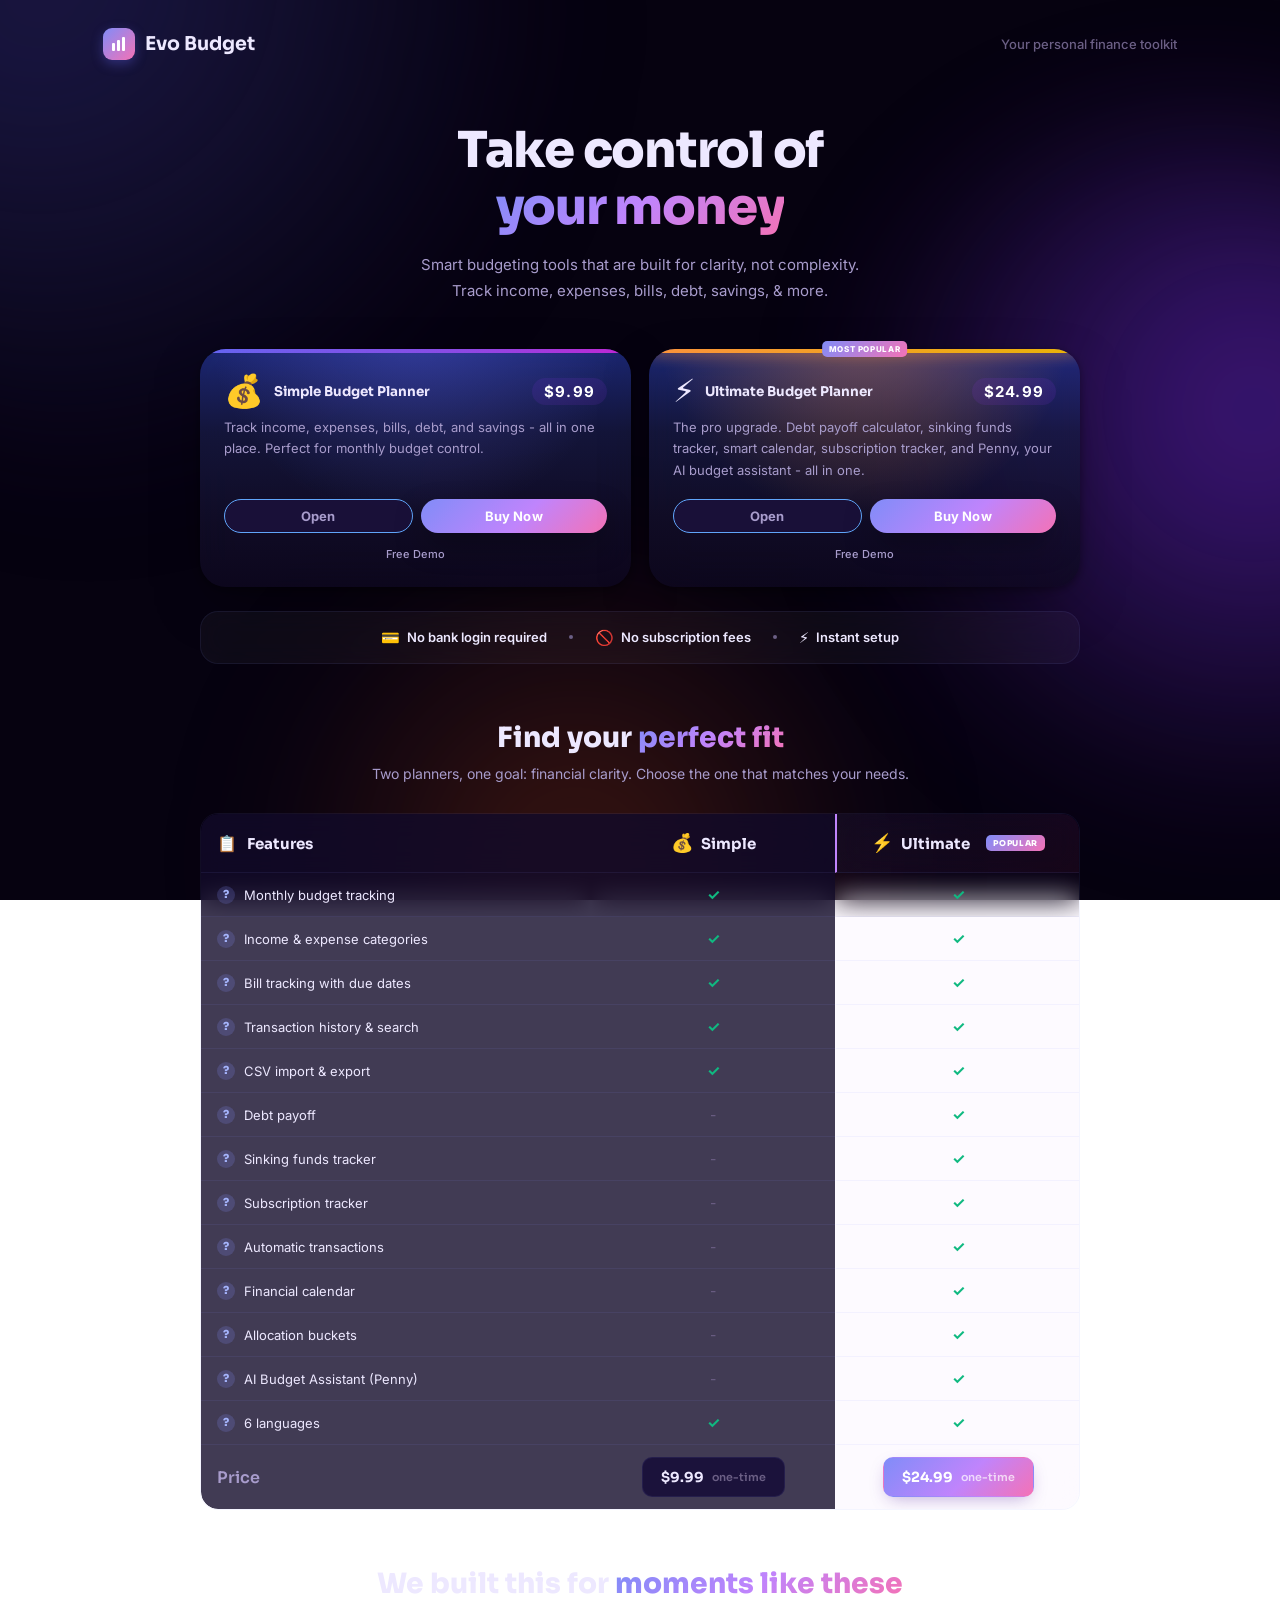
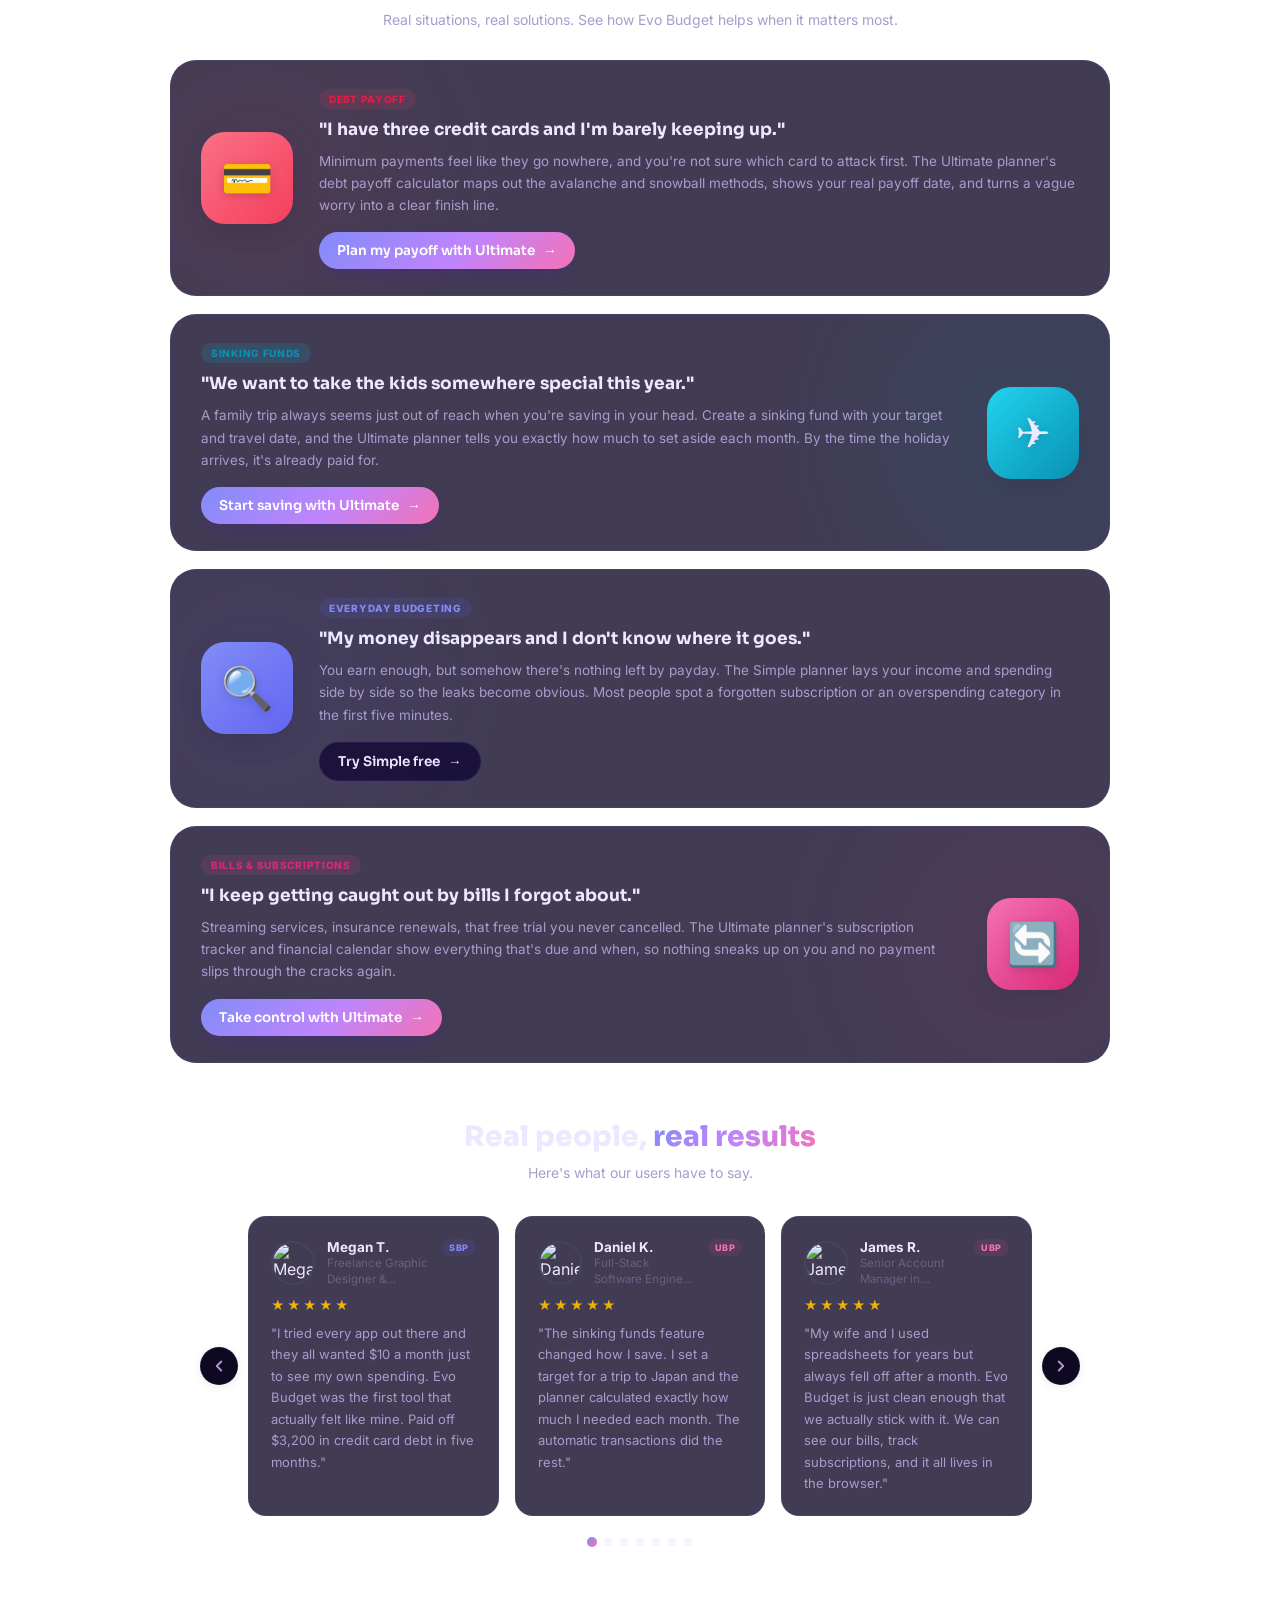
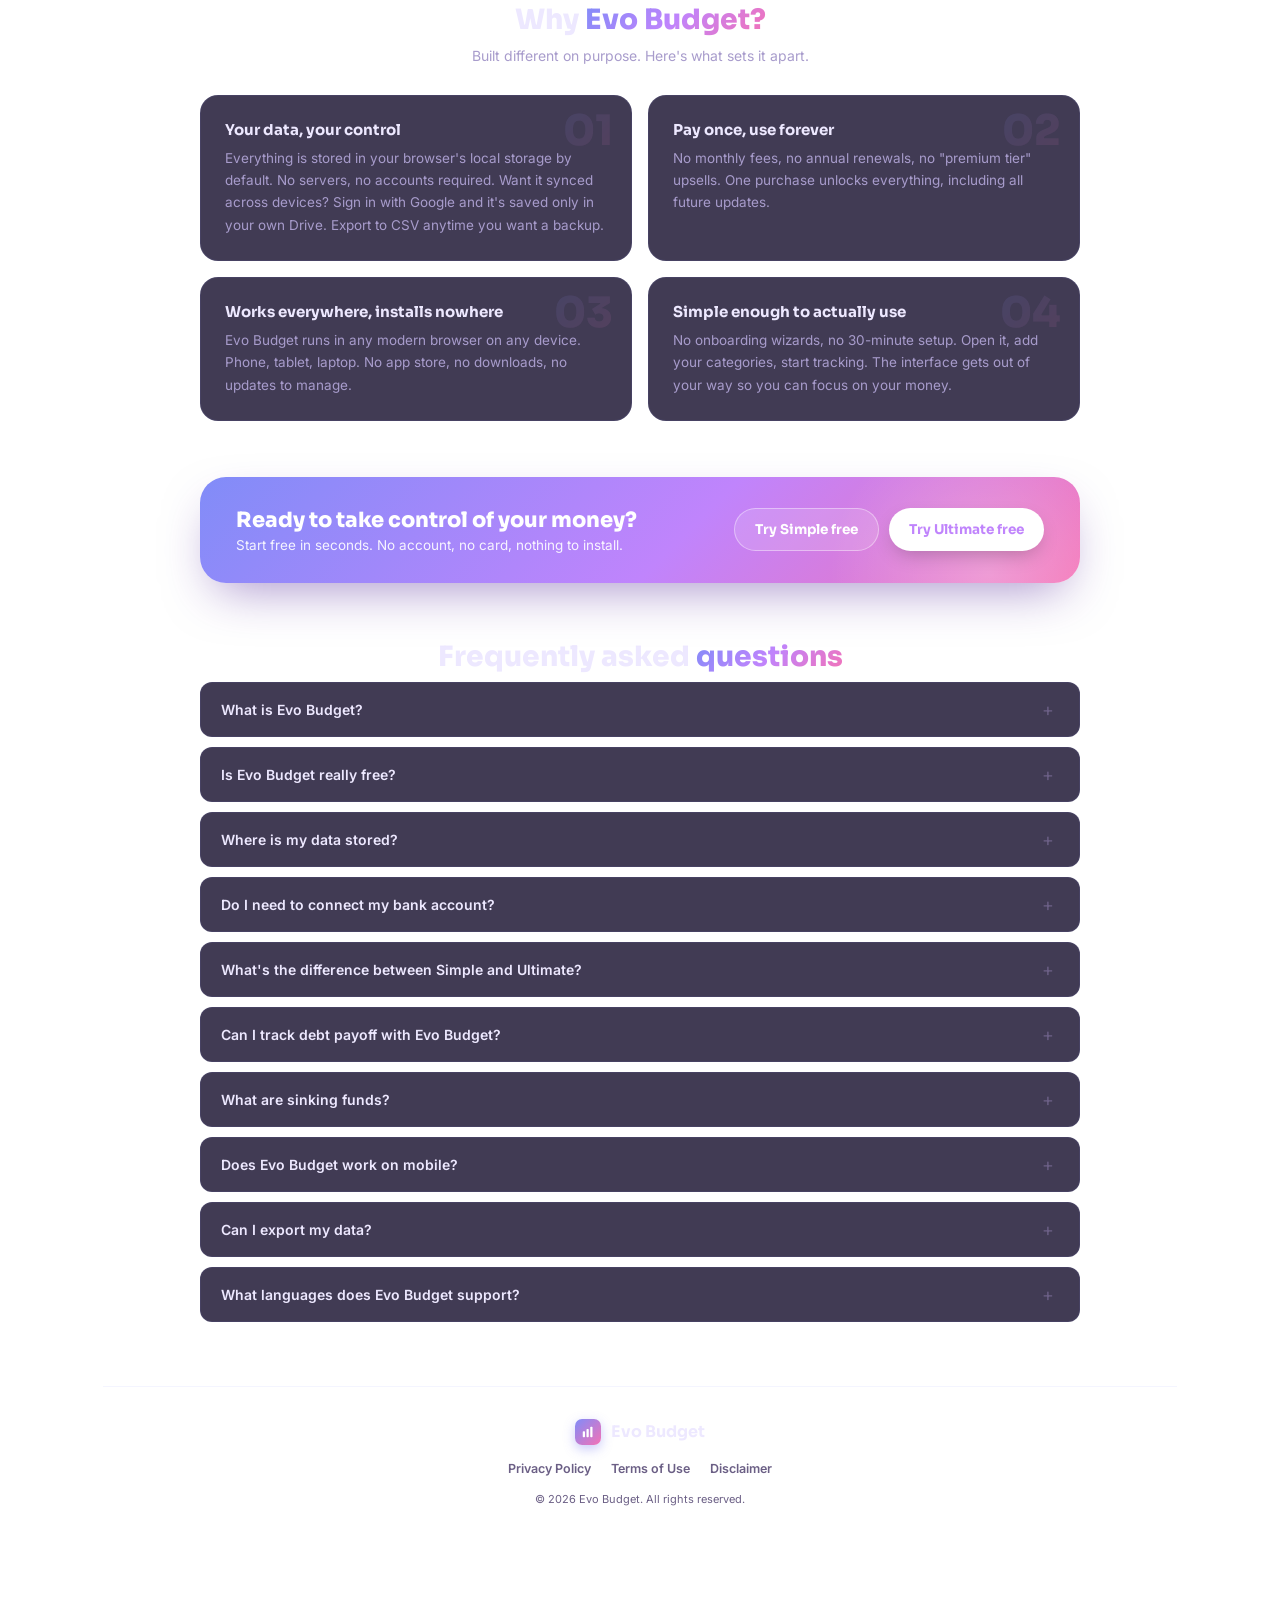
==== index.html @ 860bbba3 "Center automatic-transactions empty state, add page subtitles, configurable upcoming window, rename " ====
<!DOCTYPE html>
<html lang="en" data-theme="light">
<head>
  <meta charset="UTF-8" />
  <meta name="viewport" content="width=device-width, initial-scale=1.0" />
  <title>Evo Budget | Free Personal Budget Planner & Expense Tracker</title>
  <meta name="description" content="Evo Budget is a free personal budget planner with income tracking, expense categories, bill reminders, debt payoff calculator, sinking funds, and subscription tracker. No bank login required. Your data stays on your device." />
  <meta name="keywords" content="budget planner, personal budget, expense tracker, monthly budget, debt payoff calculator, sinking fund tracker, subscription tracker, bill tracker, savings goal tracker, money management, free budget app, budget tool, personal finance, no subscription budget app, offline budget planner" />
  <meta property="og:title" content="Evo Budget | Free Personal Budget Planner & Expense Tracker" />
  <meta property="og:description" content="Take control of your money with smart budgeting tools. Track income, expenses, bills, debt, savings, subscriptions, and sinking funds. All offline, no bank login." />
  <meta property="og:type" content="website" />
  <meta name="twitter:card" content="summary_large_image" />
  <link rel="canonical" href="https://evobudget.app/" />
  <link rel="preconnect" href="https://fonts.googleapis.com" />
  <link rel="preconnect" href="https://fonts.gstatic.com" crossorigin />
  <link href="https://fonts.googleapis.com/css2?family=Sora:wght@400;500;600;700;800&family=Inter:wght@400;500;600;700&display=swap" rel="stylesheet" />
  <link rel="stylesheet" href="style.css" />
</head>
<body>

  <!-- Ambient gradient backdrop -->
  <div class="backdrop" aria-hidden="true">
    <div class="blob blob-a"></div>
    <div class="blob blob-b"></div>
    <div class="blob blob-c"></div>
  </div>

  <div class="app" id="app">

    <!-- ═══════════════════ HUB VIEW ═══════════════════ -->
    <div class="view is-active" id="view-hub">
      <header class="topbar">
        <div class="wordmark">
          <div class="wordmark-icon">
            <svg width="16" height="16" viewBox="0 0 16 16" fill="none" aria-hidden="true">
              <rect x="1" y="7" width="3" height="8" fill="white" rx="1"/>
              <rect x="6" y="4" width="3" height="11" fill="white" rx="1"/>
              <rect x="11" y="1" width="3" height="14" fill="white" rx="1"/>
            </svg>
          </div>
          Evo Budget
        </div>
        <span class="topbar-tagline">Your personal finance toolkit</span>
      </header>

      <!-- ── Hero ────────────────────────────────────────── -->
      <section class="hub-hero">
        <h1 class="hub-title">Take control of<br><span class="grad-text">your money</span></h1>
        <p class="hub-sub">Smart budgeting tools that are built for clarity, not complexity.<br>Track income, expenses, bills, debt, savings, &amp; more.</p>
      </section>

      <!-- ── Tool cards ──────────────────────────────────── -->
      <div class="tool-grid" id="toolGrid">
        <!-- Tool cards injected by script.js -->
      </div>

      <!-- ── USP strip (below cards) ─────────────────────── -->
      <div class="lp-strip" aria-label="Key benefits">
        <div class="lp-strip-inner">
          <div class="lp-strip-item"><span class="lp-strip-icon">💳</span><span class="lp-strip-text">No bank login required</span></div>
          <div class="lp-strip-sep" aria-hidden="true"></div>
          <div class="lp-strip-item"><span class="lp-strip-icon">🚫</span><span class="lp-strip-text">No subscription fees</span></div>
          <div class="lp-strip-sep" aria-hidden="true"></div>
          <div class="lp-strip-item"><span class="lp-strip-icon">⚡</span><span class="lp-strip-text">Instant setup</span></div>
        </div>
      </div>

      <!-- ── Comparison table ────────────────────────────── -->
      <section class="lp-section" id="compare" aria-labelledby="compareTitle">
        <h2 class="lp-heading" id="compareTitle">Find your <span class="grad-text">perfect fit</span></h2>
        <p class="lp-sub">Two planners, one goal: financial clarity. Choose the one that matches your needs.</p>

        <div class="compare-grid">
          <div class="cc cc-label cc-head"><span class="cc-head-icon">📋</span><strong>Features</strong></div>
          <div class="cc cc-sbp cc-head"><span class="compare-tool-icon">💰</span><strong>Simple</strong></div>
          <div class="cc cc-ubp cc-head"><span class="compare-tool-icon">⚡</span><strong>Ultimate</strong><span class="compare-popular">POPULAR</span></div>
          <div class="cc cc-label"><button class="cc-info" type="button" data-tip="Set what you plan to earn and spend each month, then watch it fill in as you go. Like knowing you have $300 left for groceries before the month even starts." aria-label="About Monthly budget tracking">?</button><span class="cc-label-text">Monthly budget tracking</span></div>
          <div class="cc cc-sbp"><span class="compare-yes">✓</span></div>
          <div class="cc cc-ubp"><span class="compare-yes">✓</span></div>
          <div class="cc cc-label"><button class="cc-info" type="button" data-tip="Group your money into buckets like rent, food, and fun. So when you wonder where it all went, the answer is right there." aria-label="About Income and expense categories">?</button><span class="cc-label-text">Income &amp; expense categories</span></div>
          <div class="cc cc-sbp"><span class="compare-yes">✓</span></div>
          <div class="cc cc-ubp"><span class="compare-yes">✓</span></div>
          <div class="cc cc-label"><button class="cc-info" type="button" data-tip="Log each bill with its due date and tick it off once paid. No more late fees because the electric bill slipped your mind." aria-label="About Bill tracking with due dates">?</button><span class="cc-label-text">Bill tracking with due dates</span></div>
          <div class="cc cc-sbp"><span class="compare-yes">✓</span></div>
          <div class="cc cc-ubp"><span class="compare-yes">✓</span></div>
          <div class="cc cc-label"><button class="cc-info" type="button" data-tip="Every entry is saved and searchable. Trying to remember what that $60 charge last Tuesday was? Just search for it." aria-label="About Transaction history and search">?</button><span class="cc-label-text">Transaction history &amp; search</span></div>
          <div class="cc cc-sbp"><span class="compare-yes">✓</span></div>
          <div class="cc cc-ubp"><span class="compare-yes">✓</span></div>
          <div class="cc cc-label"><button class="cc-info" type="button" data-tip="Move your data in and out as a spreadsheet file. Handy for keeping a backup or sharing figures with your accountant." aria-label="About CSV import and export">?</button><span class="cc-label-text">CSV import &amp; export</span></div>
          <div class="cc cc-sbp"><span class="compare-yes">✓</span></div>
          <div class="cc cc-ubp"><span class="compare-yes">✓</span></div>
          <div class="cc cc-label"><button class="cc-info" type="button" data-tip="See exactly when you will be debt-free and which card to pay off first. Turns 'I will never get out of this' into a real date on the calendar." aria-label="About Debt payoff">?</button><span class="cc-label-text">Debt payoff</span></div>
          <div class="cc cc-sbp"><span class="compare-no">-</span></div>
          <div class="cc cc-ubp"><span class="compare-yes">✓</span></div>
          <div class="cc cc-label"><button class="cc-info" type="button" data-tip="Save a little each month toward a big goal. Put away $80 a month and that $1,000 Christmas budget is ready by December." aria-label="About Sinking funds tracker">?</button><span class="cc-label-text">Sinking funds tracker</span></div>
          <div class="cc cc-sbp"><span class="compare-no">-</span></div>
          <div class="cc cc-ubp"><span class="compare-yes">✓</span></div>
          <div class="cc cc-label"><button class="cc-info" type="button" data-tip="Keep every recurring service in one list. Spot the free trial you forgot to cancel before it charges you again." aria-label="About Subscription tracker">?</button><span class="cc-label-text">Subscription tracker</span></div>
          <div class="cc cc-sbp"><span class="compare-no">-</span></div>
          <div class="cc cc-ubp"><span class="compare-yes">✓</span></div>
          <div class="cc cc-label"><button class="cc-info" type="button" data-tip="Set repeating entries once and let them log themselves. Your $15 gym fee and $1,200 rent appear every month without lifting a finger." aria-label="About Automatic transactions">?</button><span class="cc-label-text">Automatic transactions</span></div>
          <div class="cc cc-sbp"><span class="compare-no">-</span></div>
          <div class="cc cc-ubp"><span class="compare-yes">✓</span></div>
          <div class="cc cc-label"><button class="cc-info" type="button" data-tip="See all your bills and paydays laid out on a calendar. Know at a glance that rent lands two days before payday." aria-label="About Financial calendar">?</button><span class="cc-label-text">Financial calendar</span></div>
          <div class="cc cc-sbp"><span class="compare-no">-</span></div>
          <div class="cc cc-ubp"><span class="compare-yes">✓</span></div>
          <div class="cc cc-label"><button class="cc-info" type="button" data-tip="Split every dollar into needs, wants, and savings automatically. Perfect if you like the 50/30/20 rule but hate the math." aria-label="About Allocation buckets">?</button><span class="cc-label-text">Allocation buckets</span></div>
          <div class="cc cc-sbp"><span class="compare-no">-</span></div>
          <div class="cc cc-ubp"><span class="compare-yes">✓</span></div>
          <div class="cc cc-label"><button class="cc-info" type="button" data-tip="Ask Penny questions about your budget in plain English and get real, spoken answers - and even charts - using your own data, right in the app." aria-label="About AI Budget Assistant">?</button><span class="cc-label-text">AI Budget Assistant (Penny)</span></div>
          <div class="cc cc-sbp"><span class="compare-no">-</span></div>
          <div class="cc cc-ubp"><span class="compare-yes">✓</span></div>
          <div class="cc cc-label"><button class="cc-info" type="button" data-tip="Use Evo Budget in English, German, French, Spanish, Italian, or Polish. Budget in the language you think in." aria-label="About 6 languages">?</button><span class="cc-label-text">6 languages</span></div>
          <div class="cc cc-sbp"><span class="compare-yes">✓</span></div>
          <div class="cc cc-ubp"><span class="compare-yes">✓</span></div>
          <div class="cc cc-label cc-price">Price</div>
          <div class="cc cc-sbp cc-price"><button class="cc-buy-btn cc-buy-btn--sbp" data-buy="sbp" type="button"><strong>$9.99</strong><span class="compare-once">one-time</span></button></div>
          <div class="cc cc-ubp cc-price"><button class="cc-buy-btn cc-buy-btn--ubp" data-buy="ubp" type="button"><strong>$24.99</strong><span class="compare-once">one-time</span></button></div>
        </div>
      </section>

      <!-- ── Scenarios (relatable pain points) ───────────── -->
      <section class="lp-section lp-section--wide" id="scenarios" aria-labelledby="scenTitle">
        <h2 class="lp-heading" id="scenTitle">We built this for <span class="grad-text">moments like these</span></h2>
        <p class="lp-sub">Real situations, real solutions. See how Evo Budget helps when it matters most.</p>

        <div class="scen-list">
          <!-- Debt -->
          <article class="scen-row scen-row--debt">
            <div class="scen-visual"><span class="scen-emoji">💳</span></div>
            <div class="scen-body">
              <span class="scen-tag scen-tag--debt">Debt Payoff</span>
              <h3 class="scen-title">"I have three credit cards and I'm barely keeping up."</h3>
              <p class="scen-desc">Minimum payments feel like they go nowhere, and you're not sure which card to attack first. The Ultimate planner's debt payoff calculator maps out the avalanche and snowball methods, shows your real payoff date, and turns a vague worry into a clear finish line.</p>
              <button class="scen-cta scen-cta--grad" data-try="ubp" type="button">Plan my payoff with Ultimate <span class="scen-arrow">→</span></button>
            </div>
          </article>

          <!-- Family holiday -->
          <article class="scen-row scen-row--holiday scen-row--flip">
            <div class="scen-visual"><span class="scen-emoji">✈️</span></div>
            <div class="scen-body">
              <span class="scen-tag scen-tag--holiday">Sinking Funds</span>
              <h3 class="scen-title">"We want to take the kids somewhere special this year."</h3>
              <p class="scen-desc">A family trip always seems just out of reach when you're saving in your head. Create a sinking fund with your target and travel date, and the Ultimate planner tells you exactly how much to set aside each month. By the time the holiday arrives, it's already paid for.</p>
              <button class="scen-cta scen-cta--grad" data-try="ubp" type="button">Start saving with Ultimate <span class="scen-arrow">→</span></button>
            </div>
          </article>

          <!-- Paycheck to paycheck -->
          <article class="scen-row scen-row--paycheck">
            <div class="scen-visual"><span class="scen-emoji">🔍</span></div>
            <div class="scen-body">
              <span class="scen-tag scen-tag--paycheck">Everyday Budgeting</span>
              <h3 class="scen-title">"My money disappears and I don't know where it goes."</h3>
              <p class="scen-desc">You earn enough, but somehow there's nothing left by payday. The Simple planner lays your income and spending side by side so the leaks become obvious. Most people spot a forgotten subscription or an overspending category in the first five minutes.</p>
              <button class="scen-cta scen-cta--ghost" data-try="sbp" type="button">Try Simple free <span class="scen-arrow">→</span></button>
            </div>
          </article>

          <!-- Bills / subscriptions -->
          <article class="scen-row scen-row--bills scen-row--flip">
            <div class="scen-visual"><span class="scen-emoji">🔄</span></div>
            <div class="scen-body">
              <span class="scen-tag scen-tag--bills">Bills &amp; Subscriptions</span>
              <h3 class="scen-title">"I keep getting caught out by bills I forgot about."</h3>
              <p class="scen-desc">Streaming services, insurance renewals, that free trial you never cancelled. The Ultimate planner's subscription tracker and financial calendar show everything that's due and when, so nothing sneaks up on you and no payment slips through the cracks again.</p>
              <button class="scen-cta scen-cta--grad" data-try="ubp" type="button">Take control with Ultimate <span class="scen-arrow">→</span></button>
            </div>
          </article>
        </div>
      </section>

      <!-- ── Testimonials carousel ────────────────────────── -->
      <section class="lp-section" id="reviews" aria-labelledby="reviewsTitle">
        <h2 class="lp-heading" id="reviewsTitle">Real people, <span class="grad-text">real results</span></h2>
        <p class="lp-sub">Here's what our users have to say.</p>
        <div class="rc-wrap">
          <button class="rc-arrow rc-arrow--left" id="rcLeft" type="button" aria-label="Previous reviews">
            <svg width="18" height="18" viewBox="0 0 24 24" fill="none" stroke="currentColor" stroke-width="2.5" stroke-linecap="round" stroke-linejoin="round"><path d="M15 18l-6-6 6-6"/></svg>
          </button>
          <div class="rc-viewport"><div class="rc-track" id="rcTrack"></div></div>
          <button class="rc-arrow rc-arrow--right" id="rcRight" type="button" aria-label="Next reviews">
            <svg width="18" height="18" viewBox="0 0 24 24" fill="none" stroke="currentColor" stroke-width="2.5" stroke-linecap="round" stroke-linejoin="round"><path d="M9 18l6-6-6-6"/></svg>
          </button>
        </div>
        <div class="rc-dots" id="rcDots"></div>
      </section>

      <!-- ── Why Evo Budget (objection handling) ─────────── -->
      <section class="lp-section" id="whyFk" aria-labelledby="whyTitle">
        <h2 class="lp-heading" id="whyTitle">Why <span class="grad-text">Evo Budget?</span></h2>
        <p class="lp-sub">Built different on purpose. Here's what sets it apart.</p>
        <div class="why-grid">
          <div class="why-card">
            <div class="why-num">01</div>
            <h3 class="why-title">Your data, your control</h3>
            <p class="why-desc">Everything is stored in your browser's local storage by default. No servers, no accounts required. Want it synced across devices? Sign in with Google and it's saved only in your own Drive. Export to CSV anytime you want a backup.</p>
          </div>
          <div class="why-card">
            <div class="why-num">02</div>
            <h3 class="why-title">Pay once, use forever</h3>
            <p class="why-desc">No monthly fees, no annual renewals, no "premium tier" upsells. One purchase unlocks everything, including all future updates.</p>
          </div>
          <div class="why-card">
            <div class="why-num">03</div>
            <h3 class="why-title">Works everywhere, installs nowhere</h3>
            <p class="why-desc">Evo Budget runs in any modern browser on any device. Phone, tablet, laptop. No app store, no downloads, no updates to manage.</p>
          </div>
          <div class="why-card">
            <div class="why-num">04</div>
            <h3 class="why-title">Simple enough to actually use</h3>
            <p class="why-desc">No onboarding wizards, no 30-minute setup. Open it, add your categories, start tracking. The interface gets out of your way so you can focus on your money.</p>
          </div>
        </div>
      </section>

      <!-- ── CTA banner (upsell) ─────────────────────────── -->
      <section class="lp-section" aria-label="Get started">
        <div class="cta-banner">
          <div class="cta-banner-glow" aria-hidden="true"></div>
          <div class="cta-banner-text">
            <h3 class="cta-banner-title">Ready to take control of your money?</h3>
            <p class="cta-banner-sub">Start free in seconds. No account, no card, nothing to install.</p>
          </div>
          <div class="cta-banner-btns">
            <button class="cta-banner-btn cta-banner-btn--ghost" data-try="sbp" type="button">Try Simple free</button>
            <button class="cta-banner-btn cta-banner-btn--solid" data-try="ubp" type="button">Try Ultimate free</button>
          </div>
        </div>
      </section>

      <!-- ── FAQ (SEO-rich) ──────────────────────────────── -->
      <section class="lp-section" id="faq" aria-labelledby="faqTitle">
        <h2 class="lp-heading" id="faqTitle">Frequently asked <span class="grad-text">questions</span></h2>

        <div class="faq-list">
          <details class="faq-item">
            <summary class="faq-q">What is Evo Budget?</summary>
            <div class="faq-a">Evo Budget is a personal budget planner and expense tracker that runs entirely in your browser. It includes two tools: the Simple Budget Planner for straightforward monthly budgeting, and the Ultimate Budget Planner which adds a debt payoff calculator, sinking funds tracker, subscription tracker, automatic transactions, a financial calendar, and Penny, an AI budget assistant. No account creation, no bank login, and no subscription required.</div>
          </details>
          <details class="faq-item">
            <summary class="faq-q">Is Evo Budget really free?</summary>
            <div class="faq-a">Both planners offer a free trial with limited categories and transactions so you can explore every feature. When you're ready to unlock unlimited usage, it's a one-time purchase: $9.99 for the Simple Budget Planner and $24.99 for the Ultimate Budget Planner. There are no monthly or annual subscription fees.</div>
          </details>
          <details class="faq-item">
            <summary class="faq-q">Where is my data stored?</summary>
            <div class="faq-a">By default, all your financial data is stored locally on your device using your browser's built-in storage, and nothing is sent to a server. If you'd like your data to follow you across devices, you can optionally sign in with Google - your data is then kept in a file in your own Google Drive, never on our servers. Evo Budget never asks for your bank credentials and never transmits your financial information anywhere else. Your budget, transactions, and settings stay entirely under your control.</div>
          </details>
          <details class="faq-item">
            <summary class="faq-q">Do I need to connect my bank account?</summary>
            <div class="faq-a">No. Evo Budget is designed for manual entry, which gives you full privacy and control over your data. You add your income, expenses, bills, and other transactions yourself. Many users prefer this approach because it keeps them actively engaged with their spending and avoids sharing sensitive bank credentials with third-party services.</div>
          </details>
          <details class="faq-item">
            <summary class="faq-q">What's the difference between Simple and Ultimate?</summary>
            <div class="faq-a">The Simple Budget Planner covers the essentials: income, expenses, bills, debt, and savings categories with transaction tracking and a visual dashboard. The Ultimate Budget Planner includes everything in Simple, plus a debt payoff calculator (avalanche and snowball methods), sinking funds tracker, subscription tracker, automatic recurring transactions, a financial calendar, allocation buckets, and Penny, an AI budget assistant you can ask questions about your own data. Check the comparison table above for a full feature-by-feature breakdown.</div>
          </details>
          <details class="faq-item">
            <summary class="faq-q">Can I track debt payoff with Evo Budget?</summary>
            <div class="faq-a">Yes. The Ultimate Budget Planner includes a dedicated debt payoff calculator that supports both the avalanche method (highest interest first) and the snowball method (smallest balance first). You can add all your debts, set minimum payments and interest rates, add extra payments, and see a projected payoff timeline. The Simple planner lets you track debt payments as a budget category.</div>
          </details>
          <details class="faq-item">
            <summary class="faq-q">What are sinking funds?</summary>
            <div class="faq-a">Sinking funds are a budgeting strategy where you set aside a small amount each month for a large, planned expense, like a vacation, car repair, or holiday gifts. The Ultimate Budget Planner lets you create sinking funds with a target amount and target date, then automatically calculates how much you need to save each month to reach your goal on time.</div>
          </details>
          <details class="faq-item">
            <summary class="faq-q">Does Evo Budget work on mobile?</summary>
            <div class="faq-a">Yes. Evo Budget is fully responsive and works on any device with a modern browser, including phones and tablets. There's nothing to install from an app store. Just open the page, and your budget is ready.</div>
          </details>
          <details class="faq-item">
            <summary class="faq-q">Can I export my data?</summary>
            <div class="faq-a">Yes. Both planners support CSV export so you can download your full transaction history and use it in spreadsheet software like Excel, Google Sheets, or Numbers. You can also import transactions from a CSV file.</div>
          </details>
          <details class="faq-item">
            <summary class="faq-q">What languages does Evo Budget support?</summary>
            <div class="faq-a">Evo Budget supports English, German, French, Spanish, Italian, and Polish. You can switch languages in the settings panel of either planner.</div>
          </details>
        </div>
      </section>

      <!-- ── Footer ──────────────────────────────────────── -->
      <footer class="lp-footer" id="footer">
        <div class="lp-footer-inner">
          <div class="lp-footer-brand">
            <div class="wordmark wordmark-sm">
              <div class="wordmark-icon wordmark-icon-sm">
                <svg width="12" height="12" viewBox="0 0 16 16" fill="none" aria-hidden="true">
                  <rect x="1" y="7" width="3" height="8" fill="white" rx="1"/>
                  <rect x="6" y="4" width="3" height="11" fill="white" rx="1"/>
                  <rect x="11" y="1" width="3" height="14" fill="white" rx="1"/>
                </svg>
              </div>
              Evo Budget
            </div>
          </div>
          <div class="lp-footer-links">
            <button class="lp-footer-link" id="footerPrivacy" type="button">Privacy Policy</button>
            <button class="lp-footer-link" id="footerTerms" type="button">Terms of Use</button>
            <button class="lp-footer-link" id="footerDisclaimer" type="button">Disclaimer</button>
          </div>
          <p class="lp-footer-copy">&copy; 2026 Evo Budget. All rights reserved.</p>
        </div>
      </footer>

    </div>

    <!-- ═══════════════════ BUDGET TOOL VIEW ═══════════════════ -->
    <div class="view" id="view-budget">

      <header class="topbar tool-topbar">
        <button class="btn-back-round" id="backToHub" type="button" aria-label="Back to all tools">
          <svg width="19" height="19" viewBox="0 0 24 24" fill="none" stroke="currentColor" stroke-width="2" stroke-linecap="round" stroke-linejoin="round" aria-hidden="true">
            <path d="M3 9.5L12 3l9 6.5V20a1 1 0 0 1-1 1H4a1 1 0 0 1-1-1V9.5z"/>
            <path d="M9 21V12h6v9"/>
          </svg>
        </button>
        <div class="wordmark wordmark-sm">
          <div class="wordmark-icon wordmark-icon-sm">
            <svg width="12" height="12" viewBox="0 0 16 16" fill="none" aria-hidden="true">
              <rect x="1" y="7" width="3" height="8" fill="white" rx="1"/>
              <rect x="6" y="4" width="3" height="11" fill="white" rx="1"/>
              <rect x="11" y="1" width="3" height="14" fill="white" rx="1"/>
            </svg>
          </div>
          <span class="app-title-editable" id="appTitleText" role="button" tabindex="0" title="Rename">Simple Budget</span>
        </div>
        <div class="tool-topbar-right">
          <button class="btn-icon" id="guideNavBtn" type="button" aria-label="Guide">
            <svg width="18" height="18" viewBox="0 0 24 24" fill="none" stroke="currentColor" stroke-width="2" stroke-linecap="round" stroke-linejoin="round" aria-hidden="true">
              <path d="M2 4h6a3 3 0 0 1 3 3v13a2.5 2.5 0 0 0-2.5-2.5H2z"/>
              <path d="M22 4h-6a3 3 0 0 0-3 3v13a2.5 2.5 0 0 1 2.5-2.5H22z"/>
            </svg>
          </button>
          <button class="btn-icon" id="settingsNavBtn" type="button" aria-label="Settings">
            <svg width="18" height="18" viewBox="0 0 24 24" fill="none" stroke="currentColor" stroke-width="2" stroke-linecap="round" stroke-linejoin="round" aria-hidden="true">
              <path d="M12.22 2h-.44a2 2 0 0 0-2 2v.18a2 2 0 0 1-1 1.73l-.43.25a2 2 0 0 1-2 0l-.15-.08a2 2 0 0 0-2.73.73l-.22.38a2 2 0 0 0 .73 2.73l.15.1a2 2 0 0 1 1 1.72v.51a2 2 0 0 1-1 1.74l-.15.09a2 2 0 0 0-.73 2.73l.22.38a2 2 0 0 0 2.73.73l.15-.08a2 2 0 0 1 2 0l.43.25a2 2 0 0 1 1 1.73V20a2 2 0 0 0 2 2h.44a2 2 0 0 0 2-2v-.18a2 2 0 0 1 1-1.73l.43-.25a2 2 0 0 1 2 0l.15.08a2 2 0 0 0 2.73-.73l.22-.39a2 2 0 0 0-.73-2.73l-.15-.08a2 2 0 0 1-1-1.74v-.5a2 2 0 0 1 1-1.74l.15-.09a2 2 0 0 0 .73-2.73l-.22-.38a2 2 0 0 0-2.73-.73l-.15.08a2 2 0 0 1-2 0l-.43-.25a2 2 0 0 1-1-1.73V4a2 2 0 0 0-2-2z"/>
              <circle cx="12" cy="12" r="3"/>
            </svg>
          </button>
        </div>
      </header>

      <nav class="budget-tabs" id="budgetTabs" role="tablist" aria-label="Budget sections">
        <button class="btab is-active" data-btab="dashboard" role="tab" type="button">📊 Dashboard</button>
        <button class="btab" data-btab="transactions" role="tab" type="button">📋 Transactions</button>
        <button class="btab" data-btab="income" role="tab" type="button">💰 Income</button>
        <button class="btab" data-btab="expenses" role="tab" type="button">🛒 Expenses</button>
        <button class="btab" data-btab="bills" role="tab" type="button">🧾 Bills</button>
        <button class="btab" data-btab="debt" role="tab" type="button">💳 Debt</button>
        <button class="btab" data-btab="savings" role="tab" type="button">🏦 Savings</button>
      </nav>

      <!-- Budget sub-views (filled by JS) -->
      <div class="bview is-active" id="bview-dashboard" role="tabpanel"></div>
      <div class="bview" id="bview-transactions" role="tabpanel"></div>
      <div class="bview" id="bview-income" role="tabpanel"></div>
      <div class="bview" id="bview-expenses" role="tabpanel"></div>
      <div class="bview" id="bview-bills" role="tabpanel"></div>
      <div class="bview" id="bview-debt" role="tabpanel"></div>
      <div class="bview" id="bview-savings" role="tabpanel"></div>
      <div class="bview" id="bview-settings" role="tabpanel"></div>

    </div>

  </div><!-- /.app -->

  <!-- Tutorial / Help modal -->
  <div class="modal-overlay" id="tutorialOverlay" hidden role="dialog" aria-modal="true" aria-labelledby="modalTitle">
    <div class="modal" id="tutorialModal">
      <button class="modal-close" id="modalClose" type="button" aria-label="Close">×</button>
      <h3 class="modal-title" id="modalTitle"></h3>
      <div class="modal-body" id="modalBody"></div>
    </div>
  </div>

  <!-- Guide modal -->
  <div class="guide-overlay" id="guideOverlay" hidden role="dialog" aria-modal="true" aria-label="Guide">
    <div class="guide-modal" id="guideModal">
      <button class="guide-close" id="guideClose" type="button" aria-label="Close guide">×</button>
      <div class="guide-modal-inner">
        <aside class="guide-sidebar" id="guideSidebar" role="navigation" aria-label="Guide topics"></aside>
        <div class="guide-content" id="guideContent" tabindex="-1"></div>
      </div>
    </div>
  </div>

  <!-- Legal overlay (Privacy / Terms / Disclaimer) -->
  <div class="modal-overlay" id="legalOverlay" hidden role="dialog" aria-modal="true" aria-labelledby="legalTitle">
    <div class="modal modal--legal" id="legalModal">
      <button class="modal-close" id="legalClose" type="button" aria-label="Close">×</button>
      <h3 class="modal-title" id="legalTitle"></h3>
      <div class="modal-body" id="legalBody"></div>
    </div>
  </div>

  <script src="https://accounts.google.com/gsi/client" async defer onload="if(typeof syncPrewarmTokenClient==='function')syncPrewarmTokenClient();"></script>
  <script src="sync.js"></script>
  <script src="script.js"></script>
</body>
</html>
---- style.css ----
/* Evo Budget - v2.7 "Onboarding & Upgrade"  (2026-07-01)
   Change set vs v1.0 "Baseline":
   - All native browser confirm()/alert() popups replaced with in-app
     glass dialogs (confirmDialog / alertDialog) - mobile-friendly.
   - UBP: duplicated init()/applyLayout() collapsed into one; recurring
     engine restored and init now runs exactly once. */
/* =====================================================================
   Evo Budget - Design System
   Built on the Polish Mastery design language: glassmorphism,
   animated gradient backdrop, Sora + Inter, indigo/purple/pink palette.
   ===================================================================== */

/* ── Design tokens ───────────────────────────────────────────────────── */
:root {
  /* Brand gradient stops */
  --grad-indigo: #4f46e5;
  --grad-purple: #9333ea;
  --grad-pink:   #ec4899;
  --grad-orange: #fb923c;

  /* Glass surfaces */
  --surface:        rgba(255, 255, 255, 0.68);
  --surface-strong: rgba(255, 255, 255, 0.88);
  --surface-solid:  #ffffff;
  --border-soft:    rgba(255, 255, 255, 0.55);
  --border-faint:   rgba(30, 27, 46, 0.09);

  /* Typography */
  --text-primary:   #1e1b2e;
  --text-secondary: #6b6478;
  --text-faint:     #9d97ab;
  --text-on-grad:   #ffffff;

  /* Semantic / financial */
  --income:     #10b981;
  --income-bg:  rgba(16, 185, 129, 0.10);
  --expense:    #f43f5e;
  --expense-bg: rgba(244, 63, 94, 0.10);
  --bill:       #fb923c;
  --bill-bg:    rgba(251, 146, 60, 0.10);
  --debt:       #a855f7;
  --debt-bg:    rgba(168, 85, 247, 0.10);
  --savings:    #3b82f6;
  --savings-bg: rgba(59, 130, 246, 0.10);

  /* Aliases for legacy compat */
  --success:    #10b981;
  --success-bg: rgba(16, 185, 129, 0.10);
  --error:      #f43f5e;
  --error-bg:   rgba(244, 63, 94, 0.10);

  /* Shape & motion */
  --radius-lg:   26px;
  --radius-md:   18px;
  --radius-sm:   12px;
  --radius-pill: 999px;
  --ease:        cubic-bezier(0.22, 1, 0.36, 1);
  --shadow-card: 0 20px 60px -20px rgba(76, 29, 149, 0.22), 0 2px 8px rgba(76, 29, 149, 0.06);
  --shadow-pop:  0 12px 32px -8px rgba(76, 29, 149, 0.32);
}

/* ── Reset ───────────────────────────────────────────────────────────── */
*, *::before, *::after { box-sizing: border-box; }
html, body { margin: 0; padding: 0; min-height: 100%; }

/* Ensure [hidden] always wins over any display: value in CSS classes */
[hidden] { display: none !important; }
body {
  font-family: 'Inter', system-ui, sans-serif;
  color: var(--text-primary);
  -webkit-font-smoothing: antialiased;
  overflow-x: hidden;
}
h1, h2, h3, h4 { font-family: 'Sora', 'Inter', system-ui, sans-serif; margin: 0; }
button { font-family: inherit; cursor: pointer; }
p { margin: 0; }
:focus-visible { outline: 3px solid #6366f1; outline-offset: 3px; border-radius: 8px; }

/* ── Animated backdrop ───────────────────────────────────────────────── */
.backdrop {
  position: fixed; inset: 0; z-index: -1;
  background: #f0ecfb; overflow: hidden;
}
.blob {
  position: absolute; border-radius: 50%;
  filter: blur(72px); opacity: 0.82;
  will-change: transform;
}
.blob-a {
  width: 60vmax; height: 60vmax; top: -20vmax; left: -15vmax;
  background: radial-gradient(circle at 30% 30%, #4f46e5, transparent 70%);
  animation: drift-a 26s var(--ease) infinite alternate;
}
.blob-b {
  width: 55vmax; height: 55vmax; top: 10vmax; right: -20vmax;
  background: radial-gradient(circle at 60% 40%, #ec4899, transparent 70%);
  animation: drift-b 32s var(--ease) infinite alternate;
}
.blob-c {
  width: 50vmax; height: 50vmax; bottom: -22vmax; left: 20vmax;
  background: radial-gradient(circle at 50% 50%, #fb923c, transparent 70%);
  opacity: 0.55; animation: drift-c 38s var(--ease) infinite alternate;
}
@keyframes drift-a { from { transform: translate(0,0) scale(1); } to { transform: translate(6vmax,8vmax) scale(1.08); } }
@keyframes drift-b { from { transform: translate(0,0) scale(1); } to { transform: translate(-7vmax,5vmax) scale(1.05); } }
@keyframes drift-c { from { transform: translate(0,0) scale(1); } to { transform: translate(4vmax,-6vmax) scale(1.1); } }
@media (prefers-reduced-motion: reduce) { .blob { animation: none !important; } }

/* ── Layout shell ────────────────────────────────────────────────────── */
.app {
  max-width: 1122px; margin: 0 auto;
  padding: 28px 24px 80px; min-height: 100vh;
}
@keyframes fade-in {
  from { opacity: 0; transform: translateY(7px); }
  to   { opacity: 1; transform: translateY(0); }
}

/* ── Views (top-level: hub / budget tool) ────────────────────────────── */
.view { display: none; }
.view.is-active { display: block; animation: fade-in 0.3s var(--ease); }

/* ── Topbar ──────────────────────────────────────────────────────────── */
.topbar {
  display: flex; align-items: center; justify-content: space-between;
  flex-wrap: wrap; gap: 14px; margin-bottom: 10px;
}

/* Wordmark */
.wordmark {
  font-family: 'Sora', sans-serif; font-weight: 700; font-size: 19px;
  display: flex; align-items: center; gap: 10px; color: var(--text-primary);
  text-decoration: none;
}
.wordmark-sm { font-size: 16px; }
.wordmark-icon {
  width: 32px; height: 32px; border-radius: 9px; flex-shrink: 0;
  background: linear-gradient(135deg, var(--grad-indigo), var(--grad-pink));
  display: flex; align-items: center; justify-content: center;
  box-shadow: 0 4px 12px rgba(99, 102, 241, 0.35);
}
.wordmark-icon-sm { width: 26px; height: 26px; border-radius: 7px; }
.topbar-tagline {
  font-size: 13px; font-weight: 500; color: var(--text-faint);
}

/* Tool topbar extras */
.tool-topbar { padding-bottom: 6px; }
.tool-topbar-left { display: flex; align-items: center; gap: 8px; }
.tool-topbar-right { display: flex; align-items: center; gap: 8px; }
.btn-back {
  appearance: none; border: 1px solid var(--border-faint);
  background: var(--surface-strong); padding: 8px 16px;
  border-radius: var(--radius-pill); font-size: 13px; font-weight: 600;
  color: var(--text-secondary); display: flex; align-items: center; gap: 6px;
  transition: color .15s, background .15s;
}
.btn-back:hover { color: var(--text-primary); background: rgba(255,255,255,.96); }
/* Round icon-only back button */
.btn-back-round {
  appearance: none; border: 1px solid var(--border-faint);
  background: var(--surface-strong);
  width: 36px; height: 36px; min-width: 36px; padding: 0;
  border-radius: 50%; display: flex; align-items: center; justify-content: center;
  cursor: pointer; color: var(--text-secondary); flex-shrink: 0;
  transition: color .15s, background .15s;
}
.btn-back-round:hover { color: var(--grad-indigo); background: rgba(99,102,241,.08); }
.btn-icon {
  appearance: none; border: 1px solid var(--border-faint);
  background: var(--surface-strong);
  width: 36px; height: 36px; min-width: 36px; min-height: 36px;
  padding: 0; flex-shrink: 0;
  border-radius: 50%;
  display: flex; align-items: center; justify-content: center;
  color: var(--text-secondary); cursor: pointer;
  transition: color .15s, background .15s;
}
.btn-icon:hover { color: var(--grad-indigo); }

/* ── Budget tabs ─────────────────────────────────────────────────────── */
.budget-tabs {
  display: flex; gap: 5px; overflow-x: auto; padding: 4px 0 14px;
  scrollbar-width: none; -webkit-overflow-scrolling: touch;
}
.budget-tabs::-webkit-scrollbar { display: none; }
.btab {
  appearance: none; border: 1px solid var(--border-faint);
  background: var(--surface-strong); backdrop-filter: blur(12px);
  -webkit-backdrop-filter: blur(12px);
  padding: 9px 14px; border-radius: var(--radius-sm); font-size: 13px;
  font-weight: 600; color: var(--text-secondary); white-space: nowrap;
  flex: 1 1 auto; font-family: inherit; position: relative;
  transition: transform .22s var(--ease), box-shadow .22s var(--ease), color .2s var(--ease), border-color .2s var(--ease), background .2s var(--ease);
}
.btab::after { content:''; position:absolute; left:50%; right:50%; bottom:5px; height:2px; border-radius:2px; background:linear-gradient(90deg,var(--grad-indigo),var(--grad-purple)); transition:left .28s var(--ease), right .28s var(--ease); }
.btab:hover:not(.is-active) { color: var(--text-primary); transform: translateY(-2px); box-shadow: 0 10px 22px -8px rgba(99,102,241,.42); border-color: rgba(99,102,241,.4); }
.btab:hover:not(.is-active)::after { left: 15px; right: 15px; }
.btab.is-active::after { display: none; }
.btab.is-active {
  background: linear-gradient(135deg, var(--grad-indigo), var(--grad-purple));
  color: #fff; border-color: transparent;
  box-shadow: 0 4px 14px rgba(99, 102, 241, 0.30);
}
.bview { display: none; }
.bview.is-active { display: block; animation: fade-in 0.25s var(--ease); }

/* ── Glass panel / card ──────────────────────────────────────────────── */
.panel {
  background: var(--surface); backdrop-filter: blur(20px);
  -webkit-backdrop-filter: blur(20px); border: 1px solid var(--border-soft);
  border-radius: var(--radius-lg); box-shadow: var(--shadow-card);
}
.panel-inner { padding: 28px; }
.panel-inner-sm { padding: 20px 24px; }
.panel-title {
  font-size: 18px; font-weight: 700; color: var(--text-primary); margin-bottom: 20px;
}
.panel-title-sm {
  font-size: 14px; font-weight: 700; color: var(--text-primary);
}
.panel-titlebar {
  display: flex; align-items: center; justify-content: space-between;
  margin-bottom: 16px;
}

/* ── Buttons ─────────────────────────────────────────────────────────── */
.btn {
  appearance: none; border: none; font-family: inherit; font-weight: 700;
  font-size: 14px; letter-spacing: .01em; border-radius: var(--radius-pill);
  padding: 12px 22px; transition: transform .15s var(--ease), box-shadow .15s var(--ease);
  display: inline-flex; align-items: center; gap: 6px;
}
.btn:active { transform: translateY(1px); }
.btn-primary {
  background: linear-gradient(135deg, var(--grad-indigo), var(--grad-purple) 55%, var(--grad-pink));
  color: #fff; box-shadow: var(--shadow-pop);
}
.btn-primary:hover { box-shadow: 0 16px 36px -8px rgba(76,29,149,.48); transform: translateY(-1px); }
.btn-ghost {
  background: var(--surface-strong); border: 1px solid var(--border-faint);
  color: var(--text-secondary);
}
.btn-ghost:hover { color: var(--text-primary); }
.btn-ghost:disabled { opacity: .5; cursor: not-allowed; }
.btn-danger {
  background: linear-gradient(135deg, #f43f5e, #e11d48);
  color: #fff; box-shadow: 0 8px 20px rgba(244,63,94,.28);
}
.btn-danger:hover { box-shadow: 0 12px 28px rgba(244,63,94,.4); transform: translateY(-1px); }
.btn-secondary {
  background: linear-gradient(135deg, var(--grad-indigo), var(--grad-purple));
  color: #fff; box-shadow: 0 4px 14px rgba(99,102,241,.28);
}
.btn-secondary:hover { box-shadow: 0 8px 22px rgba(99,102,241,.42); transform: translateY(-1px); }
.btn-sm { padding: 8px 16px; font-size: 13px; }
.btn-lg { padding: 16px 28px; font-size: 15px; }
.btn-block { width: 100%; justify-content: center; }
.link-btn {
  appearance: none; border: none; background: transparent;
  color: var(--grad-indigo); font-weight: 600; font-size: 13px;
  padding: 0; font-family: inherit; text-decoration: underline;
  text-underline-offset: 2px;
}
.link-btn:hover { color: var(--grad-purple); }

/* ── Form controls ───────────────────────────────────────────────────── */
.field { margin-bottom: 16px; }
.field-grid { display: grid; grid-template-columns: 1fr 1fr; gap: 16px; }
.field-label {
  display: block; font-size: 10px; font-weight: 700; letter-spacing: .08em;
  text-transform: uppercase; color: var(--text-faint); margin-bottom: 7px;
}
/* "Tiny helper" field-info pattern: a small "?" always to the right of the label,
   truncating the label text with an ellipsis instead of wrapping to a 2nd line. */
.field-label--tip { display: flex; align-items: center; gap: 5px; }
.field-label--tip .cc-label-text { overflow: hidden; text-overflow: ellipsis; white-space: nowrap; min-width: 0; }
.field-label--tip .required-star { flex-shrink: 0; }
.field-label--tip .cc-info,
.module-table th .cc-info {
  margin: 0 0 0 1px; flex-shrink: 0;
  background: var(--surface-strong); border: 1px solid var(--border-faint);
  color: var(--text-secondary);
  font-family: inherit; font-style: normal; font-weight: 500; font-size: 11px;
  box-shadow: none;
}
.field-label--tip .cc-info:hover, .field-label--tip .cc-info:focus-visible,
.module-table th .cc-info:hover, .module-table th .cc-info:focus-visible {
  background: var(--surface-strong); color: var(--grad-indigo); border-color: var(--grad-indigo);
  transform: scale(1.08); box-shadow: none;
}
.select, .input {
  width: 100%; font-family: inherit; font-size: 14px; font-weight: 500;
  color: var(--text-primary); background: var(--surface-strong);
  border: 1px solid var(--border-faint); border-radius: var(--radius-sm);
  padding: 11px 14px; appearance: none;
  transition: border-color .15s, box-shadow .15s;
}
.input:read-only { opacity: .65; cursor: not-allowed; }
.select {
  background-image: url("data:image/svg+xml;utf8,<svg xmlns='http://www.w3.org/2000/svg' width='12' height='8' viewBox='0 0 12 8'><path d='M1 1l5 5 5-5' stroke='%239d97ab' stroke-width='1.6' fill='none' stroke-linecap='round' stroke-linejoin='round'/></svg>");
  background-repeat: no-repeat; background-position: right 14px center;
  padding-right: 36px;
}
.select:focus, .input:focus {
  outline: none; border-color: var(--grad-purple);
  box-shadow: 0 0 0 3px rgba(147,51,234,.15);
}
.select-sm { font-size: 13px; padding: 8px 32px 8px 12px; }
.input-sm  { font-size: 13px; padding: 8px 12px; }

/* ── Badges ──────────────────────────────────────────────────────────── */
.badge {
  display: inline-block; font-size: 10px; font-weight: 700;
  letter-spacing: .08em; text-transform: uppercase;
  padding: 3px 9px; border-radius: var(--radius-pill);
}
.badge-live  { background: var(--income-bg); color: var(--income); }
.badge-soon  { background: rgba(107,100,120,.1); color: var(--text-faint); }
.badge-price { background: rgba(147,51,234,.12); color: #fff; font-size: 15px; padding: 4px 12px; }
.tool-card-top .badge { flex-shrink: 0; white-space: nowrap; }

/* ── Section header ──────────────────────────────────────────────────── */
.section-header {
  display: flex; align-items: center; gap: 10px;
  flex-wrap: wrap; margin-bottom: 18px;
}
.section-title { font-size: 20px; font-weight: 700; flex: 1; }
.section-header-actions { display: flex; align-items: center; gap: 8px; }
.section-desc {
  font-size: 13px; color: var(--text-secondary);
  line-height: 1.65; margin-bottom: 18px;
}
.btn-help-sm {
  appearance: none; border: 1px solid var(--border-faint);
  background: var(--surface-strong); padding: 6px 12px;
  border-radius: var(--radius-pill); font-size: 12px; font-weight: 600;
  color: var(--text-secondary); transition: color .15s; font-family: inherit;
}
.btn-help-sm:hover { color: var(--grad-indigo); }
.period-badge {
  font-size: 12px; font-weight: 600; color: var(--text-secondary);
  background: var(--surface-strong); border: 1px solid var(--border-faint);
  padding: 5px 12px; border-radius: var(--radius-pill);
}

/* ═══════════════════════════════════════════════════════════════
   HUB
═══════════════════════════════════════════════════════════════ */
.hub-hero {
  text-align: center; padding: 52px 20px 44px;
}
.hub-title {
  font-size: clamp(2rem, 5vw, 3.1rem); font-weight: 800;
  line-height: 1.15; letter-spacing: -.025em;
  color: var(--text-primary); margin-bottom: 16px;
}
.grad-text {
  background: linear-gradient(135deg, var(--grad-indigo), var(--grad-purple) 50%, var(--grad-pink));
  -webkit-background-clip: text; background-clip: text; color: transparent;
}
.hub-sub {
  font-size: 15px; color: var(--text-secondary); max-width: 680px;
  margin: 0 auto; line-height: 1.75;
}
.tool-grid {
  display: grid; grid-template-columns: repeat(2, 1fr);
  gap: 18px; max-width: 880px; margin: 0 auto;
}
.tool-card-wrap { position: relative; }
.tool-card-popular-pill {
  position: absolute; top: 0; left: 50%; transform: translate(-50%, -50%);
  z-index: 3; pointer-events: none; white-space: nowrap;
  font-size: 8px; font-weight: 800; letter-spacing: .08em; text-transform: uppercase;
  padding: 3px 7px; border-radius: 5px;
  background: linear-gradient(135deg, var(--grad-indigo), var(--grad-pink));
  color: #fff;
}
.tool-card {
  border-radius: var(--radius-lg); background: var(--surface);
  backdrop-filter: blur(20px); -webkit-backdrop-filter: blur(20px);
  box-shadow: var(--shadow-card);
  transition: transform .25s var(--ease), box-shadow .25s var(--ease);
  position: relative; overflow: hidden; container-type: inline-size;
  height: 100%;
}
.tool-card.is-live { cursor: default; }
.tool-card.is-live:hover { transform: translateY(-5px); box-shadow: var(--shadow-pop); }
/* Gradient top accent stripe */
.tool-card::before {
  content: ''; position: absolute; top: 0; left: 0; right: 0; height: 3.6px;
}
.tool-card--indigo::before { background: linear-gradient(90deg, #6366f1, #c026d3); }
.tool-card--pink::before   { background: linear-gradient(90deg, #ec4899, #f43f5e); background-size: 200% 100%; transition: background-position .6s ease; }
.tool-card--pink:hover::before { animation: ubp-shimmer 1.5s ease infinite; }
@keyframes ubp-shimmer { 0%{background-position:0% 50%} 50%{background-position:100% 50%} 100%{background-position:0% 50%} }
.tool-card--pink::before { background: linear-gradient(90deg, #ec4899, #a855f7, #6366f1, #ec4899); background-size: 300% 100%; }
.tool-card--orange .tool-card-inner::before {
  content: ''; position: absolute; top: 0; left: 0; right: 0; height: 3.6px; z-index: 1;
  background: linear-gradient(90deg, #fb923c, #eab308);
  box-shadow: 0 0 14px 1px rgba(251,146,60,.65);
}
[data-theme="dark"] .tool-card--orange {
  background: linear-gradient(180deg, rgba(33,48,138,.8) 0%, rgba(23,26,68,.8) 35%, rgba(19,15,44,.8) 70%, rgba(14,8,32,.8) 100%);
}
[data-theme="dark"] .tool-card--orange::after {
  content: ''; position: absolute; inset: 0; z-index: 0; pointer-events: none;
  background: radial-gradient(circle at 50% -15%, rgba(251,146,60,.4), transparent 60%);
}
[data-theme="dark"] .tool-card--indigo {
  background: linear-gradient(180deg, rgba(33,48,138,.8) 0%, rgba(23,26,68,.8) 35%, rgba(19,15,44,.8) 70%, rgba(14,8,32,.8) 100%);
}
[data-theme="dark"] .tool-card--indigo::after {
  content: ''; position: absolute; inset: 0; z-index: 0; pointer-events: none;
  background: radial-gradient(circle at 50% -15%, rgba(99,102,241,.35), transparent 60%);
}
.tool-card--green::before  { background: linear-gradient(90deg, #10b981, #06b6d4); }
.tool-card-inner {
  padding: 26px 24px; display: flex;
  flex-direction: column; gap: 10px; height: 100%;
  position: relative; z-index: 1;
}
.tool-card-top {
  display: flex; align-items: center; gap: 10px;
}
.tool-card-icon { font-size: 2rem; line-height: 1; flex-shrink: 0; }
.tool-card-name {
  font-family: 'Sora', sans-serif; font-size: clamp(10px, 3.1cqw, 15.5px); font-weight: 700;
  color: var(--text-primary); margin: 0; flex: 1; min-width: 0;
  white-space: nowrap; overflow: hidden; text-overflow: ellipsis;
}
.tool-card-desc {
  font-size: 13px; color: var(--text-secondary); line-height: 1.65;
  flex: 1; margin: 0;
}
.tool-card-actions { display: flex; flex-direction: column; gap: 10px; margin-top: 8px; }
.tool-card-btns { display: flex; gap: 8px; }
.tool-card-btns .btn { flex: 1; justify-content: center; margin-top: 0; }
.tool-buy-btn {
  background: linear-gradient(135deg, var(--grad-indigo), var(--grad-purple) 55%, var(--grad-pink));
  color: #fff; border: none; box-shadow: var(--shadow-pop);
}
.tool-buy-btn:hover { box-shadow: 0 16px 36px -8px rgba(76,29,149,.48); transform: translateY(-1px); }
.tool-open-btn {
  background: var(--surface-strong); color: var(--text-secondary);
  border: 1px solid #60a5fa; box-shadow: none;
}
.tool-open-btn:hover { color: var(--text-primary); }
.tool-try-link {
  display: block; text-align: center; margin-top: 4px;
  font-size: 11px; font-weight: 500; letter-spacing: 0.04em;
  color: var(--text-secondary); text-decoration: none; cursor: pointer;
  transition: color .15s;
}
.tool-try-link:hover { color: var(--accent); text-decoration: underline; }

/* ═══════════════════════════════════════════════════════════════
   BUDGET ALLOCATION
═══════════════════════════════════════════════════════════════ */
.alloc-panel { margin-bottom: 16px; }
.alloc-header { display: flex; justify-content: space-between; align-items: center; margin-bottom: 16px; flex-wrap: wrap; gap: 6px; }
.alloc-income-base { font-size: 11px; color: var(--text-faint); }
.alloc-grid { display: grid; grid-template-columns: repeat(3, minmax(0, 1fr)); gap: 12px; }
.alloc-card {
  background: rgba(0,0,0,.045);
  border: 1px solid var(--border-faint); border-radius: var(--radius-md);
  padding: 16px 14px; display: flex; flex-direction: column; gap: 5px;
  min-width: 0;
}
.alloc-card-header { display: flex; flex-wrap: wrap; justify-content: space-between; align-items: center; gap: 4px 6px; margin-bottom: 4px; }
.alloc-card-name { font-size: 10px; font-weight: 700; letter-spacing: 0.1em; text-transform: uppercase; color: var(--text-secondary); min-width: 0; }
.alloc-target-badge { font-size: 10px; font-weight: 600; color: var(--text-faint); background: var(--glass); border-radius: 99px; padding: 2px 7px; white-space: nowrap; }
.alloc-pct-big { font-size: 2.2rem; font-weight: 800; font-family: 'Sora', sans-serif; line-height: 1; letter-spacing: -0.02em; }
.alloc-amount { font-size: 12px; color: var(--text-secondary); font-weight: 600; }
.alloc-strip-wrap { height: 4px; background: rgba(30,27,46,.18); border-radius: 99px; overflow: hidden; margin: 6px 0 2px; }
.alloc-strip { height: 100%; border-radius: 99px; transition: width .5s var(--ease); }
.alloc-status { font-size: 10px; font-weight: 700; letter-spacing: 0.06em; text-transform: uppercase; }
/* progress bar row with fill % on the right (issue 18) */
.alloc-bar-row { display: flex; align-items: center; gap: 8px; }
.alloc-bar-row .alloc-strip-wrap { flex: 1; margin: 0; }
.alloc-fill-pct { font-size: 11px; font-weight: 700; white-space: nowrap; flex-shrink: 0; min-width: 32px; text-align: right; }
/* savings auto-tag badge (issue 14) */
.alloc-auto-tag-badge {
  display: inline-flex; align-items: center; gap: 6px;
  font-size: 12px; font-weight: 600; color: var(--text-secondary);
  background: var(--glass); border: 1px solid var(--border-faint);
  border-radius: var(--radius-sm); padding: 6px 10px;
}
.alloc-untagged { font-size: 11px; color: var(--text-faint); margin-top: 12px; text-align: center; }
[data-theme="dark"] .alloc-strip-wrap { background: rgba(129,140,248,.30); }
/* allocation badge in transaction table */
.alloc-badge { display: inline-block; font-size: 10px; font-weight: 700; letter-spacing: 0.06em; text-transform: uppercase; padding: 2px 7px; border-radius: 99px; white-space: nowrap; }
.alloc-badge--unset { background: rgba(148,163,184,.12); color: var(--text-faint); border: 1px solid rgba(148,163,184,.2); }
/* field validation error state */
.select--error { border-color: #f43f5e !important; box-shadow: 0 0 0 3px rgba(244,63,94,.14) !important; }
.field-error-msg { display: block; font-size: 11px; font-weight: 600; color: #f43f5e; margin-top: 4px; }
.required-star { color: #f43f5e; margin-left: 2px; font-size: 12px; }
/* allocation settings */
.alloc-sett-toggle { margin: 10px 0 4px; }
.alloc-bucket-list { display: flex; flex-direction: column; gap: 8px; margin-top: 14px; }
.alloc-bucket-row { display: flex; align-items: center; gap: 10px; }
.alloc-color-swatch { width: 30px; height: 30px; border-radius: 8px; flex-shrink: 0; border: 1px solid var(--border); cursor: pointer; padding: 0; box-shadow: inset 0 0 0 2px rgba(255,255,255,.4); transition: transform .12s; }
.alloc-color-swatch:hover { transform: scale(1.08); }
.alloc-name-inp { flex: 1; min-width: 0; }
.alloc-pct-field { flex: 0 0 84px; display: flex; align-items: center; gap: 5px; }
.alloc-pct-inp { flex: 1; min-width: 0; -webkit-appearance: none; -moz-appearance: textfield; appearance: none; border: 1px solid var(--border); background: var(--surface-strong); border-radius: var(--radius-sm); padding: 8px 8px; font-size: 13px; font-weight: 600; font-family: inherit; color: var(--text-primary); text-align: center; }
.alloc-pct-inp::-webkit-outer-spin-button, .alloc-pct-inp::-webkit-inner-spin-button { -webkit-appearance: none; margin: 0; }
.alloc-pct-inp:focus { outline: none; border-color: var(--grad-purple); box-shadow: 0 0 0 3px rgba(99,102,241,.13); }
.alloc-pct-sign { font-size: 13px; font-weight: 600; color: var(--text-faint); flex-shrink: 0; pointer-events: none; }
.alloc-remove-btn { flex-shrink: 0; width: 30px; height: 30px; border-radius: 8px; border: 1px solid var(--border-faint); background: var(--surface-strong); color: var(--text-faint); font-size: 18px; line-height: 1; cursor: pointer; display: flex; align-items: center; justify-content: center; padding: 0; transition: all .15s; }
.alloc-remove-btn:hover { color: #f43f5e; border-color: #f43f5e; }
.alloc-remove-spacer { width: 30px; flex-shrink: 0; }
.alloc-actions { display: flex; align-items: center; justify-content: space-between; gap: 12px; margin-top: 16px; flex-wrap: wrap; }
.alloc-total { font-size: 13px; color: var(--text-secondary); display: inline-flex; align-items: center; gap: 6px; }
.alloc-total strong { font-family: 'Sora', sans-serif; }
.alloc-total.is-ok strong { color: #10b981; }
.alloc-total.is-bad strong { color: #f43f5e; }
[data-theme="dark"] .alloc-card { background: rgba(0,0,0,.24); }
.summary-cards {
  display: grid; grid-template-columns: repeat(4, 1fr);
  gap: 12px; margin-bottom: 14px;
}
.scard {
  background: var(--surface); backdrop-filter: blur(20px);
  -webkit-backdrop-filter: blur(20px); border: 1px solid var(--border-soft);
  border-radius: var(--radius-md); box-shadow: var(--shadow-card);
  padding: 18px 16px; position: relative; overflow: hidden;
}
.scard::after {
  content: ''; position: absolute;
  bottom: 0; left: 0; right: 0; height: 3px;
}
.scard--income::after  { background: linear-gradient(90deg, #10b981, #06b6d4); }
.scard--expenses::after{ background: linear-gradient(90deg, #f43f5e, #fb923c); }
.scard--debt::after    { background: linear-gradient(90deg, #a855f7, #c026d3); }
.scard--savings::after { background: linear-gradient(90deg, #3b82f6, #6366f1); }
.scard-label {
  font-size: 10px; font-weight: 700; letter-spacing: .08em;
  text-transform: uppercase; color: var(--text-faint); margin-bottom: 8px;
}
.scard-value {
  font-family: 'Sora', sans-serif; font-size: 19px; font-weight: 700;
  color: var(--text-primary); margin-bottom: 4px; word-break: break-all;
}
.scard-sub { font-size: 11px; color: var(--text-faint); }

/* Leftover strip */
.leftover-panel { margin-bottom: 14px; }
.leftover-inner {
  padding: 20px 26px; display: flex;
  align-items: center; justify-content: space-between;
  gap: 20px; flex-wrap: wrap;
}
.leftover-label {
  font-size: 10px; font-weight: 700; text-transform: uppercase;
  letter-spacing: .08em; color: var(--text-faint); margin-bottom: 5px;
}
.leftover-value {
  font-family: 'Sora', sans-serif; font-weight: 800;
  font-size: 1.9rem; line-height: 1;
}
.leftover-rollover { font-size: 11px; color: var(--text-faint); margin-top: 4px; }
.leftover-formula { display: flex; align-items: center; gap: 6px; flex-wrap: wrap; }
.lf-chip {
  display: inline-block; padding: 3px 9px; border-radius: var(--radius-pill);
  font-size: 12px; font-weight: 600;
}
.lf-income   { background: var(--income-bg);  color: var(--income); }
.lf-expense  { background: var(--expense-bg); color: var(--expense); }
.lf-debt     { background: var(--debt-bg);    color: var(--debt); }
.lf-savings  { background: var(--savings-bg); color: var(--savings); }
.lf-rollover { background: var(--bill-bg);    color: var(--bill); }
.lf-sep { color: var(--text-faint); font-weight: 600; font-size: 13px; }

/* Dashboard grid */
.dashboard-grid {
  display: grid; grid-template-columns: 3fr 2fr; gap: 14px;
}
.cash-flow-panel .panel-inner-sm { padding: 20px 22px; }
.flow-legend { display: flex; align-items: center; gap: 12px; }
.legend-item {
  display: flex; align-items: center; gap: 5px;
  font-size: 11px; font-weight: 600; color: var(--text-secondary);
}
.legend-dot {
  width: 9px; height: 9px; border-radius: 50%; flex-shrink: 0;
}
.flow-table { display: flex; flex-direction: column; }
.flow-row {
  display: grid; grid-template-columns: 110px 1fr 108px;
  gap: 10px; align-items: center; padding: 9px 0;
  border-bottom: 1px solid var(--border-faint);
}
.flow-row:last-child { border-bottom: none; }
.flow-label { display: block; font-size: 13px; font-weight: 600; color: var(--text-secondary); white-space: nowrap; overflow: hidden; text-overflow: ellipsis; }
.flow-bars { display: flex; flex-direction: column; gap: 5px; }
.flow-bar-wrap {
  height: 6px; background: rgba(30,27,46,.06);
  border-radius: var(--radius-pill); overflow: hidden;
}
.flow-bar {
  height: 100%; border-radius: var(--radius-pill);
  transition: width .4s var(--ease);
}
.flow-bar--exp { background: rgba(30,27,46,.18); }
.flow-amounts { display: flex; flex-direction: column; gap: 2px; text-align: right; }
.flow-amt { font-size: 11px; font-weight: 600; }
.flow-amt--exp { color: var(--text-faint); }

/* Charts */
.charts-col { display: flex; flex-direction: column; gap: 12px; height: 100%; }
.charts-col > .panel { flex: 1; min-height: 0; display: flex; flex-direction: column; }
.chart-panel .panel-inner-sm { flex: 1; display: flex; flex-direction: column; }
.chart-panel .donut-block { flex: 1; }
.chart-panel .chart-empty { flex: 1; display: flex; flex-direction: column; align-items: center; justify-content: center; padding: 0; }
.chart-panel .panel-inner-sm { padding: 18px 20px; }
.chart-empty {
  text-align: center; font-size: 13px; color: var(--text-secondary);
  padding: 20px 0 10px; line-height: 1.85;
}
.donut-block { display: flex; align-items: center; gap: 14px; flex-wrap: wrap; }
.donut-legend { flex: 1; min-width: 0; }
.dleg-row {
  display: flex; align-items: center; gap: 6px; margin-bottom: 6px;
  cursor: pointer; border-radius: 6px; transition: background .15s;
}
.dleg-row:hover, .dleg-row.is-active { background: rgba(99,102,241,.08); }
[data-theme="dark"] .dleg-row:hover, [data-theme="dark"] .dleg-row.is-active { background: rgba(129,140,248,.1); }
.dleg-swatch {
  width: 8px; height: 8px; border-radius: 50%; flex-shrink: 0;
}
.dleg-label {
  flex: 1; font-size: 11px; color: var(--text-secondary);
  white-space: nowrap; overflow: hidden; text-overflow: ellipsis;
}
.dleg-pct { font-size: 11px; font-weight: 700; color: var(--text-primary); }

/* Onboarding banner */
.onboard-banner {
  background: linear-gradient(135deg, rgba(99,102,241,.08), rgba(236,72,153,.06));
  border: 1px dashed rgba(99,102,241,.3); border-radius: var(--radius-md);
  padding: 22px 24px; margin-bottom: 18px;
}
.onboard-title {
  font-size: 15px; font-weight: 700; margin-bottom: 10px; color: var(--text-primary);
}
.onboard-steps { display: flex; flex-direction: column; gap: 8px; }
.onboard-step {
  display: flex; align-items: center; gap: 10px;
  font-size: 13px; color: var(--text-secondary);
}
.onboard-num {
  width: 22px; height: 22px; border-radius: 50%; flex-shrink: 0;
  background: linear-gradient(135deg, var(--grad-indigo), var(--grad-purple));
  color: #fff; font-size: 11px; font-weight: 700;
  display: flex; align-items: center; justify-content: center;
}

/* ═══════════════════════════════════════════════════════════════
   BUDGET MODULES (Income / Expenses / Bills / Debt / Savings)
═══════════════════════════════════════════════════════════════ */
.module-table-wrap { overflow-x: auto; }
.module-table { width: 100%; border-collapse: collapse; font-size: 14px; }
.module-table th {
  text-align: left; font-size: 10px; font-weight: 700; letter-spacing: .08em;
  text-transform: uppercase; color: var(--text-faint);
  padding: 12px 16px; border-bottom: 2px solid var(--border-faint); white-space: nowrap;
}
.module-table th .cc-label-text { text-transform: uppercase; }
.module-table th .cc-info { margin-left: 5px; text-transform: none; vertical-align: middle; }
.module-table td {
  padding: 8px 10px; border-bottom: 1px solid rgba(30,27,46,.05);
  vertical-align: middle;
}
.module-row:hover td { background: rgba(30,27,46,.015); }
.total-row td {
  padding: 11px 10px; border-top: 2px solid var(--border-faint) !important;
  border-bottom: none !important; background: rgba(30,27,46,.018);
}
.cat-name { font-weight: 600; }
.expected-input {
  width: 110px; font-family: inherit; font-size: 14px; font-weight: 600;
  color: var(--text-primary); background: rgba(255,255,255,.75);
  border: 1px solid var(--border-faint); border-radius: var(--radius-sm);
  padding: 7px 10px; transition: border-color .15s, box-shadow .15s;
}
/* Reserve clearance for native dropdown arrow */
select.expected-input {
  padding-right: 30px;
  min-width: 155px; /* ensures "Personal Loan" etc. fit without clipping */
  -webkit-appearance: auto; appearance: auto;
}
/* Reserve clearance for browser spin buttons on number inputs */
input[type="number"].expected-input {
  padding-right: 26px;
}
.expected-input:focus {
  outline: none; border-color: var(--grad-purple);
  box-shadow: 0 0 0 3px rgba(147,51,234,.14);
}
.date-input {
  font-family: inherit; font-size: 13px; color: var(--text-primary);
  background: rgba(255,255,255,.75); border: 1px solid var(--border-faint);
  border-radius: var(--radius-sm); padding: 6px 10px;
  transition: border-color .15s;
}
.date-input:focus { outline: none; border-color: var(--grad-purple); }
.prog-cell  { min-width: 130px; }
.prog-bar-wrap {
  height: 5px; background: rgba(30,27,46,.08);
  border-radius: var(--radius-pill); overflow: hidden; margin-bottom: 4px;
}
.prog-bar {
  height: 100%; border-radius: var(--radius-pill);
  transition: width .35s var(--ease);
}
.prog-bar--normal { background: linear-gradient(90deg, #6366f1, #c026d3); }
.prog-bar--income { background: linear-gradient(90deg, #10b981, #06b6d4); }
.prog-bar--over   { background: linear-gradient(90deg, #fb923c, #f43f5e); }
.prog-label { font-size: 11px; font-weight: 700; color: var(--text-faint); }
.prog-label.is-over { color: var(--error); }
.actual-val { font-weight: 700; }
.actual-val.is-over { color: var(--error); }
.actual-val.is-good { color: var(--success); }
.paid-cell { text-align: center; }
.action-cell { text-align: right; width: 44px; }
.del-btn {
  appearance: none; border: none; background: transparent;
  color: var(--text-faint); font-size: 18px; line-height: 1;
  padding: 4px 8px; border-radius: 6px; transition: color .15s, background .15s;
}
.del-btn:hover { color: var(--error); background: var(--error-bg); }

/* Custom checkbox */
.check-label { display: inline-flex; align-items: center; justify-content: center; cursor: pointer; }
.check-label input[type="checkbox"] { display: none; }
.checkmark {
  width: 20px; height: 20px; border: 2px solid var(--border-faint);
  border-radius: 6px; display: flex; align-items: center; justify-content: center;
  background: var(--surface-strong); transition: all .2s var(--ease);
  font-size: 12px;
}
.check-label input:checked + .checkmark {
  background: var(--success); border-color: var(--success); color: white;
}
.check-label input:checked + .checkmark::after { content: '✓'; color: white; font-size: 13px; font-weight: 800; }

/* Add category card */
.add-cat-card { margin-top: 12px; }
.add-cat-card .panel-inner-sm { padding: 18px 22px; }
.add-cat-title { font-size: 14px; font-weight: 700; margin-bottom: 12px; }
.add-cat-row { display: flex; gap: 12px; align-items: flex-end; flex-wrap: wrap; }
.add-cat-row .field { margin-bottom: 0; }
.add-cat-btns { display: flex; gap: 8px; padding-bottom: 1px; }

/* ═══════════════════════════════════════════════════════════════
   TRANSACTIONS
═══════════════════════════════════════════════════════════════ */
.tx-form-panel { margin: 10px 0 6px; }
.tx-filter-bar {
  display: grid;
  grid-template-columns: repeat(4, 1fr);
  gap: 8px; padding: 10px 14px;
  background: rgba(30,27,46,.04); border-radius: var(--radius-md);
  border: 1px solid var(--border-faint); margin: 10px 0 4px;
}
.tx-filter-bar--3col { grid-template-columns: repeat(3, 1fr); }
[data-theme="dark"] .tx-filter-bar { background: rgba(99,102,241,.06); }
.tx-filter-bar > * {
  width: 100%; height: 32px; box-sizing: border-box;
  font-size: 12px; min-width: 0;
}
.tx-filter-bar .input-sm  { padding: 0 10px; }
.tx-filter-bar .select-sm { padding: 0 8px; }
.input-sm { height: 32px; font-size: 12px; padding: 0 10px; }
.select-sm { height: 32px; font-size: 12px; padding: 0 8px; }
.tx-form-row {
  display: flex; gap: 12px; flex-wrap: wrap; align-items: flex-end;
}
.tx-form-row .field { flex: 0 0 auto; min-width: 110px; margin-bottom: 0; }
.tx-form-row .field-grow { flex: 1 1 180px; }
.tx-form-row .field-btn { flex: 0 0 auto; }
.tx-error {
  margin-top: 12px; font-size: 13px; font-weight: 600;
  color: var(--error); background: var(--error-bg);
  border-radius: var(--radius-sm); padding: 10px 14px;
}
.tx-list-header {
  display: flex; align-items: center; justify-content: space-between;
  margin: 14px 0 8px; font-size: 13px; font-weight: 600;
  color: var(--text-secondary);
}
/* pagination controls (issue 17) */
.tx-pagination {
  display: flex; align-items: center; justify-content: center;
  gap: 12px; padding: 14px 0 4px;
}
.tx-page-label { font-size: 12px; color: var(--text-faint); font-weight: 600; min-width: 90px; text-align: center; }
.tx-table-wrap { overflow-x: auto; }
.tx-table { width: 100%; border-collapse: collapse; font-size: 13px; }
.tx-table th {
  text-align: left; font-size: 10px; font-weight: 700; letter-spacing: .08em;
  text-transform: uppercase; color: var(--text-faint);
  padding: 11px 15px; border-bottom: 1px solid var(--border-faint); white-space: nowrap;
}
.tx-table td {
  padding: 10px 15px; border-bottom: 1px solid rgba(30,27,46,.04);
  vertical-align: middle;
}
.tx-table tbody tr:last-child td { border-bottom: none; }
.tx-table tbody tr:hover td { background: rgba(30,27,46,.02); }
.tx-pill {
  display: inline-block; font-size: 10px; font-weight: 700;
  letter-spacing: .06em; text-transform: uppercase;
  padding: 3px 8px; border-radius: var(--radius-pill);
}
.tx-pill--income  { background: var(--income-bg);  color: var(--income); }
.tx-pill--expense { background: var(--expense-bg); color: var(--expense); }
.tx-pill--bill    { background: var(--bill-bg);    color: var(--bill); }
.tx-pill--debt    { background: var(--debt-bg);    color: var(--debt); }
.tx-pill--savings { background: var(--savings-bg); color: var(--savings); }
.tx-pill--sinking_fund { background: rgba(13,148,136,.12); color: #0d9488; }
.tx-pill--subscription { background: rgba(16,185,129,.12); color: #059669; }
.tx-amt { font-weight: 700; font-family: 'Sora', sans-serif; font-size: 13px; }
.tx-amt--income  { color: var(--income); }
.tx-amt--expense,.tx-amt--bill,.tx-amt--debt { color: var(--expense); }
.tx-amt--savings,.tx-amt--sinking_fund { color: #0d9488; }

.tx-cat  { color: var(--text-secondary); }
.tx-date { font-size: 12px; color: var(--text-secondary); }
.tx-desc {
  font-size: 12px; color: var(--text-faint);
  max-width: 180px; overflow: hidden; text-overflow: ellipsis; white-space: nowrap;
}
.csv-label {
  display: inline-flex; align-items: center; gap: 5px; user-select: none;
}

/* ═══════════════════════════════════════════════════════════════
   SETTINGS
═══════════════════════════════════════════════════════════════ */
.settings-grid {
  display: grid; grid-template-columns: 1fr; gap: 14px; margin-bottom: 18px;
}
.settings-card-title {
  font-size: 15px; font-weight: 700; margin-bottom: 14px; color: var(--text-primary);
}
.settings-desc {
  font-size: 13px; color: var(--text-secondary); line-height: 1.6; margin-bottom: 14px;
}
.settings-card--danger {
  border-color: rgba(244,63,94,.2); background: rgba(244,63,94,.03);
}
.settings-card--automation {
  position: relative; overflow: hidden;
  border-color: rgba(99,102,241,.25);
  background: linear-gradient(135deg, rgba(99,102,241,.09), rgba(236,72,153,.06));
}
.settings-card--automation::before {
  content: ''; position: absolute; top: 0; left: 0; right: 0; height: 3px;
  background: linear-gradient(90deg, var(--grad-indigo), var(--grad-purple), var(--grad-pink));
}
.settings-save-row { padding-top: 6px; }
/* preset active state */
.preset-active {
  background: linear-gradient(135deg, var(--grad-indigo), var(--grad-purple)) !important;
  color: #fff !important; border-color: transparent !important;
  box-shadow: 0 4px 12px rgba(99,102,241,.28) !important;
}

.preset-row { display: flex; align-items: center; gap: 8px; flex-wrap: wrap; margin-top: 10px; }
.preset-row .field-label { margin-bottom: 0; }

/* ═══════════════════════════════════════════════════════════════
   EMPTY STATE
═══════════════════════════════════════════════════════════════ */
.empty-state {
  text-align: center; padding: 52px 20px; color: var(--text-secondary); font-size: 14px;
}
.empty-icon { font-size: 3rem; margin-bottom: 12px; }
.empty-sub  { font-size: 13px; color: var(--text-faint); margin-top: 6px; }

/* ═══════════════════════════════════════════════════════════════
   MODAL
═══════════════════════════════════════════════════════════════ */
.modal-overlay {
  position: fixed; inset: 0; background: rgba(15,10,30,.58);
  backdrop-filter: blur(5px); z-index: 1000;
  display: flex; align-items: center; justify-content: center;
  padding: 24px;
}
.modal {
  background: var(--surface-solid); border-radius: var(--radius-lg);
  box-shadow: 0 40px 100px rgba(0,0,0,.28); max-width: 520px; width: 100%;
  padding: 38px; position: relative; max-height: 80vh; overflow-y: auto;
  animation: modal-in .28s var(--ease);
}
@keyframes modal-in {
  from { opacity: 0; transform: translateY(16px) scale(.98); }
  to   { opacity: 1; transform: translateY(0) scale(1); }
}
.modal-close {
  position: absolute; top: 16px; right: 16px; appearance: none; border: none;
  background: rgba(30,27,46,.07); width: 34px; height: 34px; border-radius: 50%;
  font-size: 20px; color: var(--text-secondary); display: flex;
  align-items: center; justify-content: center; line-height: 1;
  transition: background .15s;
}
.modal-close:hover { background: rgba(30,27,46,.12); }
.modal-title { font-size: 19px; font-weight: 700; margin-bottom: 18px; }
.modal-body { font-size: 14px; color: var(--text-secondary); line-height: 1.75; }
.modal-body p  { margin-bottom: 12px; }
.modal-body ul { margin: 0 0 12px; padding-left: 18px; }
.modal-body li { margin-bottom: 7px; }
.modal-body strong { color: var(--text-primary); font-weight: 600; }
.modal-body code {
  font-family: 'SF Mono', 'Fira Code', monospace; font-size: 12px;
  background: rgba(30,27,46,.07); padding: 2px 6px; border-radius: 5px;
  color: var(--text-primary);
}

/* ═══════════════════════════════════════════════════════════════
   TOAST
═══════════════════════════════════════════════════════════════ */
#toast {
  position: fixed; bottom: 28px; left: 50%;
  transform: translateX(-50%) translateY(70px);
  background: var(--text-primary); color: #fff;
  padding: 11px 22px; border-radius: var(--radius-pill);
  font-size: 13px; font-weight: 600; z-index: 2000;
  transition: transform .3s var(--ease), opacity .3s;
  opacity: 0; pointer-events: none; white-space: nowrap;
}
#toast.show { transform: translateX(-50%) translateY(0); opacity: 1; }

/* ═══════════════════════════════════════════════════════════════
   RESPONSIVE
═══════════════════════════════════════════════════════════════ */
@media (max-width: 900px) {
  .dashboard-grid { grid-template-columns: 1fr; }
  .charts-col { display: grid; grid-template-columns: 1fr 1fr; }
  .summary-cards { grid-template-columns: repeat(2, 1fr); }
}
@media (max-width: 700px) {
  .app { padding: 20px 16px 60px; }
  .tool-grid { grid-template-columns: 1fr; max-width: 100%; }
  .summary-cards { grid-template-columns: 1fr 1fr; }
  .charts-col { grid-template-columns: 1fr; }
  .settings-grid { grid-template-columns: 1fr; }
  .tx-form-row { flex-direction: column; }
  .tx-form-row .field, .tx-form-row .field-grow { width: 100%; }
  .leftover-inner { flex-direction: column; gap: 14px; }
  .field-grid { grid-template-columns: 1fr; }
  .flow-row { grid-template-columns: 88px 1fr 90px; gap: 8px; }
}
@media (max-width: 480px) {
  .summary-cards { grid-template-columns: 1fr; }
  .hub-title { font-size: 1.9rem; }
  .wordmark { font-size: 17px; }
  .budget-tabs { gap: 4px; }
  .btab { padding: 8px 11px; font-size: 12px; }
  .tool-topbar .wordmark { display: none; }
}

/* ═══════════════════════════════════════════════════════════════
   HELP ICON BUTTON  (replaces .btn-help-sm text pill)
═══════════════════════════════════════════════════════════════ */
.help-icon-btn {
  appearance: none; border: 1px solid var(--border-faint);
  background: var(--surface-strong); width: 28px; height: 28px;
  border-radius: 50%; font-size: 13px; font-weight: 700;
  color: var(--text-secondary); display: inline-flex; align-items: center;
  justify-content: center; cursor: pointer; font-family: inherit;
  transition: color .15s, border-color .15s; flex-shrink: 0;
}
.help-icon-btn:hover { color: var(--grad-indigo); border-color: var(--grad-indigo); }

/* ═══════════════════════════════════════════════════════════════
   PERIOD BADGE - clickable variant
═══════════════════════════════════════════════════════════════ */
.period-badge--btn {
  cursor: pointer; background: var(--surface-strong);
  border: 1px solid var(--border-faint); transition: border-color .15s, color .15s;
}
.period-badge--btn:hover { border-color: var(--grad-indigo); color: var(--grad-indigo); }

/* ═══════════════════════════════════════════════════════════════
   THEME PILL TOGGLE
═══════════════════════════════════════════════════════════════ */
.theme-pill {
  display: flex; align-items: center;
  background: var(--surface-strong); border: 1px solid var(--border-faint);
  border-radius: var(--radius-pill); padding: 3px; gap: 2px;
}
.theme-opt {
  appearance: none; border: none; width: 30px; height: 30px;
  border-radius: 50%; display: flex; align-items: center; justify-content: center;
  cursor: pointer; color: var(--text-secondary); background: transparent;
  transition: background .2s var(--ease), color .2s; flex-shrink: 0;
}
.theme-opt.is-active {
  background: linear-gradient(135deg, var(--grad-indigo), var(--grad-purple));
  color: #fff; box-shadow: 0 2px 8px rgba(99,102,241,.35);
}
.theme-opt:not(.is-active):hover { background: rgba(30,27,46,.07); color: var(--text-primary); }

/* ═══════════════════════════════════════════════════════════════
   DRAG CURSOR ON TABS
═══════════════════════════════════════════════════════════════ */
.budget-tabs { cursor: grab; }
.budget-tabs.is-dragging { cursor: grabbing; user-select: none; }

/* ═══════════════════════════════════════════════════════════════
   EDIT TRANSACTION BUTTON & MODAL FORM
═══════════════════════════════════════════════════════════════ */
.edit-btn {
  appearance: none; border: none; background: transparent;
  color: var(--text-faint); font-size: 13px; padding: 4px 6px;
  border-radius: 6px; cursor: pointer; line-height: 1;
  transition: color .15s, background .15s;
}
.edit-btn:hover { color: var(--grad-indigo); background: var(--savings-bg); }
.tx-actions { display: flex; align-items: center; gap: 2px; white-space: nowrap; }
.edit-tx-actions {
  display: flex; gap: 8px; margin-top: 20px; flex-wrap: wrap;
}
.edit-tx-actions .btn:first-child { flex: 1; min-width: 120px; }

/* ═══════════════════════════════════════════════════════════════
   DARK THEME - root variable overrides
═══════════════════════════════════════════════════════════════ */
[data-theme="dark"] {
  --grad-indigo: #818cf8;
  --grad-purple: #c084fc;
  --grad-pink:   #f472b6;
  --grad-orange: #fb923c;

  --surface:        rgba(18, 10, 42, 0.80);
  --surface-strong: rgba(26, 16, 58, 0.94);
  --surface-solid:  #0e0820;
  --border-soft:    rgba(129, 140, 248, 0.14);
  --border-faint:   rgba(129, 140, 248, 0.09);

  --text-primary:   #ede8ff;
  --text-secondary: #a89ccc;
  --text-faint:     #6b5f85;

  --income-bg:  rgba(16, 185, 129, 0.16);
  --expense-bg: rgba(244, 63, 94, 0.16);
  --bill-bg:    rgba(251, 146, 60, 0.16);
  --debt-bg:    rgba(168, 85, 247, 0.16);
  --savings-bg: rgba(59, 130, 246, 0.16);
  --error-bg:   rgba(244, 63, 94, 0.16);
  --success-bg: rgba(16, 185, 129, 0.16);

  --shadow-card: 0 20px 60px -20px rgba(0,0,0,.55), 0 2px 8px rgba(0,0,0,.35);
  --shadow-pop:  0 12px 32px -8px rgba(0,0,0,.55);
}

/* Dark backdrop - deep indigo night sky */
[data-theme="dark"] .backdrop { background: #060210; }
[data-theme="dark"] .blob-a {
  background: radial-gradient(circle at 30% 30%, #1e1b4b, transparent 70%);
  opacity: 0.95;
}
[data-theme="dark"] .blob-b {
  background: radial-gradient(circle at 60% 40%, #4c1d95, transparent 70%);
  opacity: 0.85;
}
[data-theme="dark"] .blob-c {
  background: radial-gradient(circle at 50% 50%, #7c2d12, transparent 70%);
  opacity: 0.50;
}

/* Dark inputs - override hardcoded white backgrounds */
[data-theme="dark"] .expected-input,
[data-theme="dark"] .date-input {
  background: rgba(30, 18, 62, 0.96);
  color: var(--text-primary);
  border-color: var(--border-faint);
}
[data-theme="dark"] .expected-input::placeholder,
[data-theme="dark"] .input::placeholder { color: var(--text-faint); }

/* Dark table row hovers */
[data-theme="dark"] .module-row:hover td { background: rgba(129,140,248,.04); }
[data-theme="dark"] .total-row td { background: rgba(129,140,248,.05); }
[data-theme="dark"] .tx-table tbody tr:hover td { background: rgba(129,140,248,.04); }

/* Dark progress track */
[data-theme="dark"] .prog-bar-wrap { background: rgba(129,140,248,.12); }
[data-theme="dark"] .flow-bar-wrap { background: rgba(129,140,248,.08); }
[data-theme="dark"] .flow-bar--exp  { background: rgba(129,140,248,.30); }

/* Dark settings danger card */
[data-theme="dark"] .settings-card--danger {
  border-color: rgba(244,63,94,.22);
  background: rgba(244,63,94,.05);
}
[data-theme="dark"] .settings-card--automation {
  border-color: rgba(129,140,248,.32);
  background: linear-gradient(135deg, rgba(129,140,248,.14), rgba(244,114,182,.08));
}

/* Dark onboarding banner */
[data-theme="dark"] .onboard-banner {
  background: linear-gradient(135deg, rgba(99,102,241,.12), rgba(236,72,153,.07));
  border-color: rgba(129,140,248,.22);
}

/* Dark modal */
[data-theme="dark"] .modal { background: #130a2e; }
[data-theme="dark"] .modal-close { background: rgba(129,140,248,.10); }
[data-theme="dark"] .modal-close:hover { background: rgba(129,140,248,.18); }
[data-theme="dark"] .modal-body code { background: rgba(129,140,248,.12); }

/* Dark btn-back / btn-icon hover */
[data-theme="dark"] .btn-back:hover { background: rgba(26,16,58,.98); }
[data-theme="dark"] .theme-opt:not(.is-active):hover { background: rgba(129,140,248,.10); }

/* Dark toast */
[data-theme="dark"] #toast { background: var(--text-primary); color: #0e0820; }

/* ── Dark mode btab hover ─────────────────────────────────────────── */
[data-theme="dark"] .btab:hover:not(.is-active) {
  background: rgba(129,140,248,.12);
  color: var(--text-primary);
}

/* (theme toggle restored to two-button pill - see .theme-pill / .theme-opt above) */

/* ── Styled date picker fields in Settings ───────────────────────── */
.date-field-styled {
  position: relative;
  border: 1px solid var(--border-faint);
  border-radius: var(--radius-sm);
  background: var(--surface-strong);
  padding: 11px 14px;
  cursor: pointer;
  display: flex; align-items: center; gap: 8px;
  transition: border-color .15s, box-shadow .15s;
  user-select: none;
}
.date-field-styled:hover { border-color: var(--grad-purple); }
.date-field-styled:focus-within,
.date-field-styled:focus {
  outline: none;
  border-color: var(--grad-purple);
  box-shadow: 0 0 0 3px rgba(147,51,234,.15);
}
.date-cal-icon { color: var(--text-faint); flex-shrink: 0; }
.date-field-val {
  font-size: 14px; font-weight: 500;
  color: var(--text-primary); flex: 1; white-space: nowrap;
}
/* Tiny hidden input - triggered via showPicker() only */
.date-field-styled input[type="date"] {
  position: absolute; width: 1px; height: 1px;
  opacity: 0; pointer-events: none; border: none;
}

/* ── Styled date cells inside Bills / Debt tables ────────────────── */
.date-cell-styled {
  display: inline-flex; align-items: center; gap: 6px;
  border: 1px solid var(--border-faint);
  border-radius: var(--radius-sm);
  background: var(--surface-strong);
  padding: 5px 10px; cursor: pointer;
  min-width: 116px; position: relative;
  transition: border-color .15s; user-select: none;
}
.date-cell-styled:hover { border-color: var(--grad-purple); }
.date-cell-val { font-size: 13px; font-weight: 500; color: var(--text-primary); }
.no-date { color: var(--text-faint); font-style: italic; font-weight: 400; }
.date-cell-styled input[type="date"] {
  position: absolute; width: 1px; height: 1px;
  opacity: 0; pointer-events: none; border: none;
}

/* ═══════════════════════════════════════════════════════════════
   ULTIMATE BUDGET PLANNER - specific styles
═══════════════════════════════════════════════════════════════ */

/* UBP lightning bolt wordmark icon */
.ubp-icon {
  background: linear-gradient(135deg, #f59e0b, #f97316) !important;
  box-shadow: 0 4px 12px rgba(245,158,11,.35) !important;
}

/* ── Pro Dashboard ─────────────────────────────────────────── */
.pro-stats-row {
  display: grid; grid-template-columns: repeat(4,1fr); gap: 12px; margin-bottom: 14px;
}
.pro-stat {
  background: var(--surface); backdrop-filter: blur(20px); -webkit-backdrop-filter: blur(20px);
  border: 1px solid var(--border-soft); border-radius: var(--radius-md);
  box-shadow: var(--shadow-card); padding: 18px 16px;
  position: relative; overflow: hidden;
}
.pro-stat::after {
  content:''; position:absolute; bottom:0; left:0; right:0; height:3px;
}
.pro-stat:nth-child(1)::after { background: linear-gradient(90deg,#10b981,#06b6d4); }
.pro-stat:nth-child(2)::after { background: linear-gradient(90deg,#f43f5e,#fb923c); }
.pro-stat:nth-child(3)::after { background: linear-gradient(90deg,#6366f1,#3b82f6); }
.pro-stat:nth-child(4)::after { background: linear-gradient(90deg,#a855f7,#c026d3); }
.pro-stat-label { font-size: 10px; font-weight: 700; letter-spacing:.08em; text-transform:uppercase; color:var(--text-faint); margin-bottom:8px; }
.pro-stat-value { font-family:'Sora',sans-serif; font-size: 19px; font-weight: 700; margin-bottom:4px; }
.pro-stat-sub   { font-size: 11px; color: var(--text-faint); }

/* Pro bottom row */
.pro-bottom-row { display: grid; grid-template-columns: repeat(3,1fr); gap: 14px; }
.pro-card .panel-inner-sm { padding: 18px 20px; }

/* Debt teaser on dashboard */
.debt-teaser { display: grid; grid-template-columns: 1fr 1fr; gap: 10px; }
.dt-item { display: flex; flex-direction: column; gap: 3px; }
.dt-label { font-size: 10px; font-weight: 700; letter-spacing:.06em; text-transform:uppercase; color:var(--text-faint); }
.dt-value { font-family:'Sora',sans-serif; font-weight: 700; font-size: 14px; color: var(--text-primary); }

/* Upcoming events on dashboard */
.upcoming-list { display: flex; flex-direction: column; gap: 7px; }
.upcoming-item { display: grid; grid-template-columns: 10px 1fr auto auto; gap: 8px; align-items: center; font-size: 12px; }
.up-dot { width: 8px; height: 8px; border-radius: 50%; flex-shrink: 0; }
.up-label { color: var(--text-secondary); white-space: nowrap; overflow: hidden; text-overflow: ellipsis; }
.up-date { color: var(--text-faint); white-space: nowrap; }
.up-amt  { font-weight: 700; color: var(--text-primary); white-space: nowrap; }

/* Sinking funds snapshot on dashboard */
.sf-snap { display: flex; flex-direction: column; gap: 10px; }
.sf-snap-item { }
.sf-snap-header { display: flex; align-items: center; justify-content: space-between; margin-bottom: 4px; font-size: 12px; font-weight: 600; color: var(--text-secondary); }
.sf-snap-pct { font-size: 11px; font-weight: 700; color: var(--text-primary); }

/* ── Budget Module Sections ────────────────────────────────── */
.budget-module-section { margin-bottom: 4px; }
.module-section-header {
  display: flex; align-items: center; justify-content: space-between;
  margin-bottom: 10px; margin-top: 22px;
}
.module-section-header:first-child { margin-top: 0; }
.module-section-title { font-family:'Sora',sans-serif; font-size: 16px; font-weight: 700; }

/* ── Debt Payoff ───────────────────────────────────────────── */
.debt-config-row { display: flex; gap: 24px; flex-wrap: wrap; align-items: flex-start; }
.method-toggle { display: flex; gap: 10px; flex-wrap: wrap; }
.method-btn {
  appearance: none; border: 2px solid var(--border-faint);
  background: var(--surface-strong); border-radius: var(--radius-md);
  padding: 12px 16px; cursor: pointer; text-align: left;
  transition: border-color .2s, background .2s; font-family: inherit;
  min-width: 200px; flex: 1;
}
.method-btn:hover { border-color: var(--grad-purple); }
.method-btn.is-active { border-color: var(--grad-indigo); background: rgba(99,102,241,.08); }
.method-btn-title { font-size: 14px; font-weight: 700; color: var(--text-primary); margin-bottom: 4px; }
.method-btn-desc  { font-size: 12px; color: var(--text-secondary); line-height: 1.4; }
.field-hint { font-size: 11px; color: var(--text-faint); margin-top: 5px; line-height: 1.5; }

/* Debt results */
.debt-results { }
.debt-results-cards { display: grid; grid-template-columns: repeat(3,1fr); gap: 12px; margin-bottom: 4px; }
.dr-card { border-radius: var(--radius-md); padding: 18px; text-align: center; border: 1px solid var(--border-faint); }
.dr-card--green { background: var(--income-bg); border-color: rgba(16,185,129,.2); }
.dr-card--red   { background: var(--expense-bg); border-color: rgba(244,63,94,.2); }
.dr-card--blue  { background: var(--savings-bg); border-color: rgba(59,130,246,.2); }
.dr-label { font-size: 11px; font-weight: 700; letter-spacing:.06em; text-transform:uppercase; color:var(--text-secondary); margin-bottom:8px; }
.dr-value { font-family:'Sora',sans-serif; font-size: 22px; font-weight: 800; color: var(--text-primary); margin-bottom: 4px; }
.dr-sub   { font-size: 11px; color: var(--text-faint); }
.payoff-order-row { display: flex; align-items: center; gap: 12px; padding: 10px 0; border-bottom: 1px solid var(--border-faint); flex-wrap: wrap; }
.payoff-order-row:last-child { border-bottom: none; }
.po-num  { width: 26px; height: 26px; border-radius: 50%; background: linear-gradient(135deg,var(--grad-indigo),var(--grad-purple)); color:#fff; font-size: 12px; font-weight: 800; display:flex; align-items:center; justify-content:center; flex-shrink: 0; }
.po-info { flex: 1; min-width: 0; }
.po-name   { font-weight: 700; font-size: 14px; }
.po-detail { font-size: 12px; color: var(--text-secondary); }
.po-date   { font-size: 12px; color: var(--text-secondary); white-space: nowrap; }

/* ── Sinking Funds ─────────────────────────────────────────── */
.sf-grid { display: grid; grid-template-columns: repeat(auto-fill, minmax(200px,1fr)); gap: 14px; margin-bottom: 14px; }
.sf-card .sf-card-inner { padding: 20px; }
.sf-card-top { display: flex; align-items: center; justify-content: space-between; margin-bottom: 10px; }
.sf-icon { font-size: 2rem; line-height: 1; }
.sf-card-actions { display: flex; gap: 4px; }
.btn-icon-tiny {
  appearance: none; border: 1px solid var(--border-faint); background: var(--surface-strong);
  width: 28px; height: 28px; border-radius: 8px; font-size: 13px; cursor: pointer;
  display: flex; align-items: center; justify-content: center;
  color: var(--text-secondary); transition: color .15s, background .15s;
}
.btn-icon-tiny:hover { color: var(--grad-indigo); }
.sf-name      { font-weight: 700; font-size: 15px; margin-bottom: 6px; }
.sf-amounts   { font-size: 14px; margin-bottom: 2px; }
.sf-saved     { font-family:'Sora',sans-serif; font-weight: 700; color: var(--text-primary); }
.sf-divider   { color: var(--text-faint); margin: 0 2px; }
.sf-target    { color: var(--text-secondary); }
.sf-pct       { font-size: 11px; font-weight: 700; color: var(--text-faint); margin-bottom: 4px; }
.sf-date      { font-size: 11px; color: var(--text-secondary); margin-bottom: 2px; }
.sf-monthly   { font-size: 12px; color: var(--text-secondary); margin-top: 6px; font-weight:600; }
.sf-months-left { font-size: 11px; color: var(--text-faint); margin-top: 2px; }
.sf-total-row { display: flex; align-items: center; justify-content: space-between; padding: 14px 20px; background: var(--surface); border: 1px solid var(--border-soft); border-radius: var(--radius-md); font-size: 14px; color: var(--text-secondary); }
.sf-total-row strong { font-family:'Sora',sans-serif; font-size: 16px; font-weight: 700; color: var(--text-primary); }
.icon-picker  { display: flex; flex-wrap: wrap; gap: 6px; margin-top: 4px; }
.icon-pick-btn { appearance: none; border: 2px solid transparent; background: var(--surface-strong); width: 36px; height: 36px; border-radius: 8px; font-size: 18px; cursor: pointer; display: flex; align-items: center; justify-content: center; transition: border-color .15s; }
.icon-pick-btn.is-active { border-color: var(--grad-indigo); }
.icon-pick-btn:hover { border-color: var(--grad-purple); }

/* ── Smart Calendar ────────────────────────────────────────── */
.cal-nav { display: flex; align-items: center; justify-content: space-between; margin-bottom: 12px; }
.cal-month-title { font-family:'Sora',sans-serif; font-size: 17px; font-weight: 700; }
.cal-grid-wrap { padding: 16px; }
.cal-grid { display: grid; grid-template-columns: repeat(7,1fr); gap: 4px; }
.cal-dow  { font-size: 11px; font-weight: 700; letter-spacing:.06em; text-transform:uppercase; color:var(--text-faint); text-align:center; padding: 6px 0 10px; }
.cal-cell { min-height: 52px; border-radius: var(--radius-sm); background: rgba(30,27,46,.03); border: 1px solid var(--border-faint); padding: 5px 6px; position: relative; }
.cal-empty { background: transparent; border-color: transparent; }
.cal-today { background: rgba(99,102,241,.08); border-color: rgba(99,102,241,.3); }
.cal-day-num { font-size: 12px; font-weight: 700; color: var(--text-secondary); display: block; margin-bottom: 3px; }
.cal-today .cal-day-num { color: var(--grad-indigo); }
.cal-dots { display: flex; flex-wrap: wrap; gap: 3px; }
.cal-dot  { width: 7px; height: 7px; border-radius: 50%; flex-shrink: 0; }
.cal-dot-more { font-size: 9px; color: var(--text-faint); font-weight: 700; }
.cal-legend { display: flex; gap: 16px; flex-wrap: wrap; margin: 12px 0 20px; font-size: 12px; color: var(--text-secondary); }
.cal-leg-item { display: flex; align-items: center; gap: 5px; }
.cal-events-list { display: flex; flex-direction: column; gap: 0; }
.cal-ev-day { margin-bottom: 8px; }
.cal-ev-date { font-size: 11px; font-weight: 700; letter-spacing:.06em; text-transform:uppercase; color:var(--text-faint); padding: 8px 0 4px; }
.cal-ev-item { display: flex; align-items: center; gap: 10px; padding: 8px 12px; border-radius: var(--radius-sm); background: var(--surface); border: 1px solid var(--border-faint); margin-bottom: 4px; font-size: 13px; }
.cal-ev-label { flex: 1; font-weight: 600; }
.cal-ev-type  { color: var(--text-faint); font-size: 11px; text-transform: capitalize; }
.cal-ev-amt   { font-weight: 700; color: var(--text-primary); }
.cal-ev-status { font-size: 11px; font-weight: 700; }
.cal-ev-status.is-paid   { color: var(--success); }
.cal-ev-status.is-unpaid { color: var(--error); }

/* ── Subscriptions ─────────────────────────────────────────── */
.sub-summary-bar { display: grid; grid-template-columns: repeat(4,1fr); gap: 12px; margin-bottom: 16px; background: var(--surface); border: 1px solid var(--border-soft); border-radius: var(--radius-md); padding: 16px 20px; }
.sub-sum-item { text-align: center; }
.sub-sum-label { font-size: 10px; font-weight: 700; letter-spacing:.08em; text-transform:uppercase; color:var(--text-faint); margin-bottom: 6px; }
.sub-sum-value { font-family:'Sora',sans-serif; font-size: 18px; font-weight: 700; color: var(--text-primary); }
.sub-layout { display: grid; grid-template-columns: 3fr 2fr; gap: 16px; }
.sub-list-col { display: flex; flex-direction: column; gap: 10px; align-items: stretch; }
.sub-chart-col { min-width: 0; }
.sub-card { }
.sub-card.sub-paused { opacity: .6; }
.sub-card-inner { padding: 14px 16px; display: flex; flex-direction: column; gap: 12px; }
.sub-card-head { display: flex; align-items: flex-start; justify-content: space-between; gap: 14px; }
.sub-card-left  { flex: 1; min-width: 0; }
.sub-amount-block { text-align: right; flex-shrink: 0; }
.sub-name      { font-weight: 700; font-size: 14.5px; margin-bottom: 5px; white-space: nowrap; overflow: hidden; text-overflow: ellipsis; }
.sub-meta      { display: flex; align-items: center; gap: 8px; flex-wrap: wrap; }
.sub-cat-pill  { background: var(--savings-bg); color: var(--savings); font-size: 10px; font-weight: 700; padding: 2px 8px; border-radius: var(--radius-pill); }
.sub-due       { font-size: 11px; color: var(--text-faint); }
.sub-amount    { font-family:'Sora',sans-serif; font-weight: 700; font-size: 18px; white-space: nowrap; }
.sub-freq      { font-size: 12px; color: var(--text-faint); font-weight: 500; }
.sub-monthly-eq { font-size: 11px; color: var(--text-secondary); margin-top: 2px; }
.sub-card-foot { display: flex; align-items: center; justify-content: space-between; gap: 12px; padding-top: 11px; border-top: 1px solid var(--border-faint); }
.sub-actions   { display: flex; align-items: center; gap: 6px; justify-content: flex-end; }
.sub-toggle    { appearance: none; border: 1px solid var(--border-faint); background: var(--surface-strong); padding: 4px 10px; border-radius: var(--radius-pill); font-size: 11px; font-weight: 600; cursor: pointer; color: var(--text-secondary); font-family: inherit; transition: color .15s; }
.sub-toggle:hover { color: var(--text-primary); }
.btn-ghost-sm  { appearance: none; border: 1px solid var(--border-faint); background: var(--surface-strong); padding: 5px 12px; border-radius: var(--radius-pill); font-size: 12px; font-weight: 600; cursor: pointer; color: var(--text-secondary); font-family: inherit; }

/* ── SBP Import Banner ─────────────────────────────────────── */
.import-banner { background: linear-gradient(135deg, rgba(245,158,11,.12), rgba(249,115,22,.08)); border: 1px solid rgba(245,158,11,.3); border-radius: var(--radius-md); margin-bottom: 16px; }
.import-banner-inner { padding: 16px 20px; display: flex; align-items: center; justify-content: space-between; gap: 16px; flex-wrap: wrap; }
.import-banner-text { font-size: 13px; color: var(--text-secondary); line-height: 1.6; }
.import-banner-text strong { color: var(--text-primary); }
.import-banner-btns { display: flex; gap: 8px; flex-shrink: 0; }

/* ── UBP Responsive ────────────────────────────────────────── */
@media (max-width: 900px) {
  .pro-stats-row { grid-template-columns: repeat(2,1fr); }
  .pro-bottom-row { grid-template-columns: 1fr; }
  .debt-results-cards { grid-template-columns: 1fr 1fr; }
  .sub-layout { grid-template-columns: 1fr; }
}
@media (max-width: 700px) {
  .pro-stats-row { grid-template-columns: 1fr 1fr; }
  .method-toggle { flex-direction: column; }
  .debt-results-cards { grid-template-columns: 1fr; }
  .sub-summary-bar { grid-template-columns: 1fr 1fr; }
  .sf-grid { grid-template-columns: 1fr 1fr; }
  .cal-dow, .cal-cell { font-size: 10px; }
}
@media (max-width: 480px) {
  .pro-stats-row { grid-template-columns: 1fr; }
  .sf-grid { grid-template-columns: 1fr; }
  .sub-summary-bar { grid-template-columns: 1fr 1fr; }
}

/* ── Mobile collapse fixes (prevent horizontal clipping) ─────── */
@media (max-width: 480px) {
  /* 4-/3-column filter bars are too tight to be usable on phones */
  .tx-filter-bar, .tx-filter-bar--3col { grid-template-columns: 1fr 1fr; }
  /* 3 allocation cards force a nowrap target badge to overflow its column */
  .alloc-grid { grid-template-columns: repeat(2, minmax(0, 1fr)); }
  /* Modal padding eats the whole viewport on small screens */
  .modal { padding: 26px 20px; }
}

/* ═══════════════════════════════════════════════════════════════
   LAYOUT SYSTEM - Classic / Sidebar / Command
═══════════════════════════════════════════════════════════════ */

/* ── Nav spacing - more room between tab bar and content ─────── */
.budget-tabs { margin-bottom: 22px; }
.bview.is-active { padding-top: 4px; }

/* ── Theme pill with text labels ─────────────────────────────── */
.theme-setting-row { margin-top: 6px; }
.theme-setting-row { max-width: 440px; }
.theme-setting-row .theme-pill {
  display: flex; gap: 10px; background: none; border: none; padding: 0; width: 100%;
}
.theme-setting-row .theme-opt {
  flex: 1; display: flex; align-items: center; justify-content: center; gap: 10px;
  padding: 14px 20px; min-height: 52px; min-width: 0; border-radius: var(--radius-sm);
  border: 1.5px solid var(--border-faint); background: var(--surface-strong);
  font-family: inherit; font-size: 14px; font-weight: 600; color: var(--text-secondary);
  cursor: pointer; transition: all .2s var(--ease); white-space: nowrap; overflow: hidden;
}
.theme-setting-row .theme-opt svg { width: 18px; height: 18px; flex-shrink: 0; }
.theme-setting-row .theme-opt.is-active {
  background: linear-gradient(135deg, var(--grad-indigo), var(--grad-purple));
  color: #fff; border-color: transparent;
  box-shadow: 0 2px 8px rgba(99,102,241,.35);
}
.theme-setting-row .theme-opt:not(.is-active):hover {
  border-color: var(--grad-indigo); color: var(--grad-indigo);
}

/* ── SIDEBAR layout ──────────────────────────────────────────── */
.side-nav {
  display: none;
  position: fixed;
  left: max(8px, calc(50vw - 586px)); /* positioned left of centered 1020px app */
  top: 50%;
  transform: translateY(-50%);
  z-index: 200;
  width: 58px;
  flex-direction: column; gap: 4px;
  background: var(--surface-strong); backdrop-filter: blur(20px);
  -webkit-backdrop-filter: blur(20px);
  border: 1px solid var(--border-soft);
  border-radius: var(--radius-lg);
  padding: 12px 8px; overflow: hidden;
  transition: width .25s var(--ease);
  box-shadow: var(--shadow-pop);
  max-height: calc(100vh - 120px);
}
.layout-sidebar .side-nav { display: flex; }
.layout-sidebar.sidebar-expanded .side-nav { width: 200px; left: max(8px, calc(50vw - 777px)); }

/* Hide classic tab bar in sidebar layout */
.layout-sidebar #ubpTabs { display: none !important; }

/* Shift main app content right when sidebar is visible */
/* Sidebar floats - content stays centered */
.layout-sidebar .app { margin-left: 0; }
.layout-sidebar.sidebar-expanded .app { margin-left: 0; }

/* Toggle arrow at top of sidebar */
.side-nav-toggle {
  appearance: none; border: 1px solid var(--border-faint);
  background: var(--surface-strong); width: 36px; height: 36px;
  border-radius: 50%; display: flex; align-items: center; justify-content: center;
  cursor: pointer; color: var(--text-secondary); margin-bottom: 8px;
  flex-shrink: 0; align-self: flex-end;
  transition: color .15s, background .15s;
}
.side-nav-toggle:hover { color: var(--grad-indigo); background: rgba(99,102,241,.08); }
#sideNavArrow { transition: transform .25s var(--ease); }

/* Sidebar nav items */
.side-nav-item {
  appearance: none; border: none; background: transparent;
  display: flex; align-items: center; gap: 10px; width: 100%;
  padding: 10px; border-radius: var(--radius-sm); cursor: pointer;
  color: var(--text-secondary); font-family: inherit; font-weight: 600;
  font-size: 13px; white-space: nowrap; overflow: hidden;
  transition: background .15s, color .15s; flex-shrink: 0;
}
.side-nav-item:hover:not(.is-active) { background: rgba(99,102,241,.07); color: var(--text-primary); }
.side-nav-item.is-active {
  background: linear-gradient(135deg, rgba(99,102,241,.15), rgba(192,38,211,.1));
  color: var(--grad-indigo);
}
/* Icon stays fixed-width so layout doesn't jump on expand */
.sni { font-size: 18px; flex-shrink: 0; width: 24px; text-align: center; line-height: 1; }
.snl { opacity: 0; transition: opacity .2s var(--ease); pointer-events: none; }
.layout-sidebar.sidebar-expanded .snl { opacity: 1; pointer-events: auto; }

/* ── COMMAND layout ──────────────────────────────────────────── */
.hero-header {
  display: none; /* hidden unless layout-command */
  flex-direction: column; gap: 0;
  background: linear-gradient(135deg, var(--grad-indigo) 0%, var(--grad-purple) 55%, var(--grad-pink) 100%);
  border-radius: var(--radius-lg); overflow: hidden;
  margin-bottom: 20px; box-shadow: var(--shadow-pop);
}
.layout-command .hero-header { display: flex; }

/* Hide classic tabs in command layout */
.layout-command #ubpTabs,
.layout-command .side-nav { display: none !important; }

/* Hero stats bar across top */
.hero-stats {
  display: flex; align-items: center; gap: 0;
  padding: 18px 28px; flex-wrap: wrap;
}
.hero-stat-item { display: flex; flex-direction: column; gap: 3px; padding: 0 20px 0 0; }
.hero-stat-value { font-family: 'Sora', sans-serif; font-size: 18px; font-weight: 800; color: rgba(255,255,255,.97); }
.hero-stat-label { font-size: 10px; font-weight: 700; letter-spacing: .08em; text-transform: uppercase; color: rgba(255,255,255,.6); }
.hero-stat-sep { width: 1px; height: 36px; background: rgba(255,255,255,.2); margin-right: 20px; flex-shrink: 0; }

/* Command nav pills */
.command-nav {
  display: flex; gap: 4px; padding: 10px 16px;
  background: rgba(0,0,0,.18); overflow-x: auto;
  scrollbar-width: none;
}
.command-nav::-webkit-scrollbar { display: none; }
.cnav-btn {
  appearance: none; border: 1px solid rgba(255,255,255,.18);
  background: rgba(255,255,255,.1); border-radius: var(--radius-pill);
  padding: 8px 16px; font-family: inherit; font-size: 12px; font-weight: 700;
  color: rgba(255,255,255,.75); cursor: pointer; white-space: nowrap;
  transition: background .15s, color .15s, border-color .15s; flex-shrink: 0;
}
.cnav-btn:hover:not(.is-active) { background: rgba(255,255,255,.2); color: #fff; }
.cnav-btn.is-active { background: rgba(255,255,255,.95); color: var(--grad-indigo); border-color: transparent; }

/* ── Upgrade banner (SBP Dashboard) ─────────────────────────── */
.upgrade-banner {
  border-radius: var(--radius-md); margin-top: 20px;
  background: linear-gradient(135deg, rgba(79,70,229,.10), rgba(236,72,153,.08));
  border: 1px solid rgba(99,102,241,.25); overflow: hidden;
}
.upgrade-banner-top {
  display: flex; align-items: center; justify-content: space-between;
  padding: 14px 18px 0; gap: 8px;
}
.upgrade-banner-title {
  display: flex; align-items: center; gap: 10px;
  font-family: 'Sora', sans-serif; font-size: 14px; font-weight: 700; color: var(--text-primary);
}
.upgrade-rocket { font-size: 1.4rem; line-height: 1; }
.upgrade-close {
  appearance: none; border: 1px solid var(--border-faint); background: var(--surface-strong);
  color: var(--text-faint); font-size: 16px; cursor: pointer; line-height: 1;
  width: 26px; height: 26px; border-radius: 50%; display: flex; align-items: center; justify-content: center;
  flex-shrink: 0; transition: color .15s;
}
.upgrade-close:hover { color: var(--text-primary); }
.upgrade-inner {
  display: flex; align-items: center; gap: 16px; padding: 10px 18px 16px; flex-wrap: wrap;
}
.upgrade-content { flex: 1; min-width: 0; }
.upgrade-desc  { font-size: 12px; color: var(--text-secondary); line-height: 1.5; }
.upgrade-cta { flex-shrink: 0; }

/* ── Subscription legend - stacked ──────────────────────────── */
.dleg-stack { display: flex; flex-direction: column; flex: 1; min-width: 0; gap: 1px; }
.dleg-sub-amt { font-size: 11px; color: var(--text-faint); font-weight: 500; }
/* Fix dleg-label width when stacked */
.dleg-stack .dleg-label { flex: none; }

/* ── SBP dashboard nav → content spacing ────────────────────── */
.budget-tabs { padding-bottom: 10px; margin-bottom: 14px; border-bottom: 1px solid var(--border-faint); }

/* ── Dark mode sidebar ───────────────────────────────────────── */
[data-theme="dark"] .side-nav { background: rgba(14,8,32,.92); border-right-color: rgba(129,140,248,.1); }
[data-theme="dark"] .side-nav-item:hover:not(.is-active) { background: rgba(129,140,248,.08); }
[data-theme="dark"] .side-nav-item.is-active { background: rgba(129,140,248,.14); }
[data-theme="dark"] .command-nav { background: rgba(0,0,0,.32); }
[data-theme="dark"] .cnav-btn.is-active { color: var(--text-primary); }

/* ── Responsive adjustments ──────────────────────────────────── */
@media (max-width: 700px) {
  .hero-stats { padding: 14px 16px; }
  .hero-stat-item { padding-right: 12px; }
  .hero-stat-value { font-size: 14px; }
  .layout-sidebar .app { margin-left: 62px; }
  .layout-sidebar.sidebar-expanded .app { margin-left: 210px; }
  .upgrade-inner { flex-direction: column; align-items: flex-start; gap: 10px; }
}

/* ── Donut chart interactivity ────────────────────────────────── */
.donut-svg { overflow: visible; }
.dseg { transition: stroke-width .18s var(--ease), opacity .18s; cursor: pointer; }
.donut-hover-pct { transition: opacity .15s; }
.donut-hover-lbl { transition: opacity .15s; }

/* ── Calendar day selection ───────────────────────────────────── */
.cal-cell { cursor: pointer; transition: background .15s; }
.cal-cell:hover:not(.cal-empty) { background: rgba(99,102,241,.08); }
.cal-cell.cal-selected {
  background: rgba(99,102,241,.12) !important;
  border-color: rgba(99,102,241,.4) !important;
  box-shadow: 0 0 0 2px rgba(99,102,241,.2);
}
.cal-cell.cal-selected .cal-day-num { color: var(--grad-indigo); font-weight: 800; }
.cal-selected-events {
  background: var(--surface); border: 1px solid var(--border-soft);
  border-radius: var(--radius-md); padding: 16px 20px; margin: 12px 0;
  box-shadow: var(--shadow-card);
}
.cal-selected-title {
  font-family: 'Sora', sans-serif; font-size: 14px; font-weight: 700;
  margin-bottom: 10px; color: var(--text-primary);
}
.cal-no-events { font-size: 13px; color: var(--text-faint); padding: 4px 0; }

/* ── Navigation label in settings ───────────────────────────────────── */
/* (handled in JS; no special CSS needed) */

/* ── Upgrade comparison modal ─────────────────────────────────── */
.modal.compare-modal { max-width: 820px; width: min(820px, 92vw); }
.compare-table {
  width: 100%; border-collapse: collapse; margin: 14px 0; font-size: 13px;
}
.compare-table thead tr {
  border-bottom: 2px solid var(--border-faint);
}
.compare-table th {
  padding: 10px 14px; font-size: 11px; font-weight: 700;
  letter-spacing: .07em; text-transform: uppercase; color: var(--text-faint);
}
.compare-table th.col-simple  { text-align: center; color: var(--grad-indigo); }
.compare-table th.col-ultimate { text-align: center; color: var(--grad-purple); }
.compare-table td {
  padding: 9px 14px; border-bottom: 1px solid var(--border-faint);
  vertical-align: middle; color: var(--text-secondary);
}
.compare-table td.col-simple,
.compare-table td.col-ultimate { text-align: center; font-size: 17px; }
.compare-table tr:last-child td { border-bottom: none; }
.compare-table tr:hover td { background: rgba(99,102,241,.03); }
.compare-table .feat-cell { display: flex; align-items: center; gap: 9px; }
.compare-table .feat-icon { font-size: 16px; flex-shrink: 0; width: 22px; text-align: center; }
.compare-table .feat-text { color: var(--text-primary); font-weight: 500; }
.compare-section-row td {
  background: var(--surface-strong); font-size: 10px; font-weight: 800;
  letter-spacing: .08em; text-transform: uppercase; color: var(--text-faint);
  padding: 6px 14px;
}
.compare-actions { display: flex; gap: 10px; justify-content: center; margin-top: 20px; flex-wrap: wrap; }

/* ── UBP Welcome / getting started card ──────────────────────── */
.welcome-card {
  background: linear-gradient(135deg, rgba(99,102,241,.08), rgba(236,72,153,.06));
  border: 1px solid rgba(99,102,241,.2); border-radius: var(--radius-md);
  padding: 22px 24px; margin-bottom: 18px; position: relative;
}
.welcome-card-close {
  position: absolute; top: 12px; right: 14px;
  appearance: none; border: 1px solid var(--border-faint); background: var(--surface-strong);
  width: 26px; height: 26px; border-radius: 50%; display: flex; align-items: center; justify-content: center;
  font-size: 16px; color: var(--text-faint); cursor: pointer; line-height: 1; transition: color .15s;
}
.welcome-card-close:hover { color: var(--text-primary); }
.welcome-card-title { font-family: 'Sora', sans-serif; font-size: 17px; font-weight: 800; margin-bottom: 6px; }
.welcome-card-sub   { font-size: 13px; color: var(--text-secondary); margin-bottom: 16px; }
.welcome-steps      { display: grid; grid-template-columns: repeat(auto-fit, minmax(180px,1fr)); gap: 10px; }
.welcome-step {
  background: var(--surface-strong); border: 1px solid var(--border-faint);
  border-radius: var(--radius-sm); padding: 12px 14px;
}
.welcome-step-num { font-family: 'Sora', sans-serif; font-size: 10px; font-weight: 800; letter-spacing:.1em; text-transform:uppercase; color: var(--grad-indigo); margin-bottom: 4px; }
.welcome-step-title { font-weight: 700; font-size: 13px; margin-bottom: 3px; }
.welcome-step-desc  { font-size: 11px; color: var(--text-secondary); line-height: 1.5; }

/* ── Video tutorial button in help modals ────────────────────── */
.help-video-btn {
  display: inline-flex; align-items: center; gap: 8px; margin-top: 18px;
  padding: 10px 20px; border-radius: var(--radius-pill);
  background: #ff0000; color: #fff; font-weight: 700; font-size: 13px;
  border: none; cursor: pointer; text-decoration: none; font-family: inherit;
  transition: opacity .15s;
}
.help-video-btn:hover { opacity: .85; }

/* Subscriptions empty state centered */
.sub-empty-centered {
  text-align: center; padding: 48px 20px;
  display: flex; flex-direction: column; align-items: center; gap: 6px;
}
.sub-empty-centered .empty-icon { font-size: 2.5rem; margin-bottom: 4px; }
.sub-empty-centered p { margin: 0; }

/* Subscriptions full-width empty state */
.sub-empty-centered {
  grid-column: 1 / -1;
  text-align: center; padding: 48px 20px;
  display: flex; flex-direction: column; align-items: center; gap: 6px;
  width: 100%;
}

.row-pro-only td { background: rgba(99,102,241,.03); }
.col-feat { width: 70%; }
.col-simple, .col-ultimate { width: 15%; }

/* ── Keyboard navigation & focus ─────────────────────────────────── */
:focus-visible {
  outline: 2px solid var(--grad-indigo);
  outline-offset: 2px;
}
/* Calendar key-navigable indicator */
.cal-cell:focus { outline: 2px solid var(--grad-indigo); outline-offset: -2px; border-radius: var(--radius-sm); }
.cal-cell:focus .cal-day-num { color: var(--grad-indigo); }

.panel.settings-card--danger { grid-column: auto; }

/* ═══════════════════════════════════════════════════════════════
   PERIOD COMPARISON PANEL (Issue 19)
═══════════════════════════════════════════════════════════════ */
.compare-panel {
  padding: 12px 16px; margin: 10px 0 14px;
}
.compare-inner {
  display: flex; align-items: center; gap: 6px; flex-wrap: wrap;
}
.compare-label {
  font-size: 10px; font-weight: 700; letter-spacing: .08em; text-transform: uppercase;
  color: var(--text-faint); margin-right: 6px; white-space: nowrap;
}
.compare-item {
  display: flex; align-items: center; gap: 6px;
  background: var(--glass); border: 1px solid var(--border-faint);
  border-radius: var(--radius-sm); padding: 6px 10px;
}
.compare-key {
  font-size: 11px; color: var(--text-faint); font-weight: 600; white-space: nowrap;
}
.compare-vals {
  font-size: 12px; font-weight: 700; font-family: 'Sora', sans-serif;
  color: var(--text-primary); display: flex; align-items: center; gap: 5px;
}
.compare-delta {
  font-size: 10px; font-weight: 800; letter-spacing: .02em;
}
.compare-no-data {
  font-size: 11px; color: var(--text-faint); font-style: italic;
}

/* ═══════════════════════════════════════════════════════════════
   RECURRING RULES PANEL (Issue 20)
═══════════════════════════════════════════════════════════════ */
.recurring-panel {
  margin: 10px 0 4px; border-radius: var(--radius-md);
  border: 1px solid var(--border-faint);
  background: rgba(30,27,46,.04);
}
[data-theme="dark"] .recurring-panel { background: rgba(99,102,241,.04); }
.recurring-summary {
  display: flex; align-items: center; justify-content: space-between;
  padding: 10px 14px; cursor: pointer; user-select: none;
  font-size: 12px; font-weight: 700; color: var(--text-secondary);
  letter-spacing: .04em;
  list-style: none; /* remove default marker */
}
.recurring-summary::-webkit-details-marker { display: none; }
.recurring-summary-title { display: inline-flex; align-items: center; gap: 7px; }
.recurring-summary-icon { flex-shrink: 0; font-size: 15px; line-height: 1; }
.recurring-summary::before { content: '▶'; font-size: 9px; margin-right: 8px; color: var(--text-faint); transition: transform .15s; }
details[open] > .recurring-summary::before { transform: rotate(90deg); }
.recurring-count {
  font-size: 10px; font-weight: 700; background: rgba(99,102,241,.14);
  color: var(--grad-indigo); border-radius: 99px; padding: 1px 7px;
  min-width: 18px; text-align: center;
}
.recurring-body { padding: 4px 14px 14px; }
.recurring-desc { font-size: 12.5px; line-height: 1.55; color: var(--text-secondary); margin: 2px auto 14px; max-width: 60ch; text-align: center; }
.recurring-empty { font-size: 12px; color: var(--text-faint); font-style: italic; margin: 6px 0 10px; }
.recurring-body.is-empty .recurring-empty { text-align: center; }
.recurring-body.is-empty #addRecurringBtn { display: block; margin: 0 auto; }
.recurring-list { display: flex; flex-direction: column; gap: 6px; margin-bottom: 10px; }
.recurring-row {
  display: grid;
  grid-template-columns: auto 1fr auto auto auto auto auto;
  align-items: center; gap: 8px;
  padding: 6px 8px; border-radius: var(--radius-sm);
  background: var(--glass); border: 1px solid var(--border-faint);
  font-size: 12px;
}
.recurring-actions { display: flex; align-items: center; gap: 6px; flex-shrink: 0; }
.recurring-row-label { font-weight: 600; color: var(--text-primary); white-space: nowrap; overflow: hidden; text-overflow: ellipsis; }
.recurring-row-cat  { color: var(--text-secondary); font-size: 11px; }
.recurring-row-amt  { font-weight: 700; font-family: 'Sora',sans-serif; color: var(--text-primary); white-space: nowrap; }
.recurring-row-freq { font-size: 10px; color: var(--text-faint); text-transform: uppercase; letter-spacing:.05em; white-space: nowrap; }
.recurring-row-due  { font-size: 11px; color: var(--text-secondary); white-space: nowrap; }
@media (max-width: 480px) {
  /* 7-column recurring rule rows overflow/clip on phones - wrap them */
  .recurring-row {
    display: flex; flex-wrap: wrap; align-items: center;
    column-gap: 8px; row-gap: 4px;
  }
  .recurring-row-label { flex: 1 1 55%; min-width: 0; white-space: normal; }
  .recurring-actions { margin-left: auto; }
}
/* Toggle switch */
.recurring-toggle { position: relative; display: inline-flex; align-items: center; cursor: pointer; }
.recurring-toggle input { position: absolute; opacity: 0; width: 0; height: 0; }
.rec-toggle-track {
  display: inline-block; width: 38px; height: 22px;
  background: rgba(120,124,145,.32); border: 1px solid rgba(120,124,145,.5);
  border-radius: 99px; transition: background .2s, border-color .2s;
}
.rec-toggle-track::after {
  content: ''; position: absolute; top: 3px; left: 3px;
  width: 16px; height: 16px; border-radius: 50%;
  background: #fff; box-shadow: 0 1px 3px rgba(0,0,0,.35);
  transition: transform .2s;
}
.recurring-toggle input:checked + .rec-toggle-track { background: #10b981; border-color: #10b981; }
.recurring-toggle input:checked + .rec-toggle-track::after { transform: translateX(16px); }
.recurring-toggle input:disabled + .rec-toggle-track { opacity: .5; }
.recurring-toggle:has(input:disabled) { cursor: not-allowed; }

/* ═══════════════════════════════════════════════════════════════
   ALLOC STATUS ICON (Issue 21)
═══════════════════════════════════════════════════════════════ */
.alloc-status-icon {
  display: inline-block; width: 14px; text-align: center;
  font-size: 9px; font-weight: 900;
}

/* ═══════════════════════════════════════════════════════════════
   SINKING FUND COUNTDOWN (Issue 24)
═══════════════════════════════════════════════════════════════ */
.sf-overdue  { color: #f43f5e !important; font-weight: 700; }
.sf-complete { color: #10b981 !important; font-weight: 700; }
.sf-today    { color: #fb923c !important; font-weight: 700; }
.sf-days-left { font-size: 11px; font-weight: 700; color: var(--text-secondary); }

/* ═══════════════════════════════════════════════════════════════
   IN-APP CONFIRM / ALERT DIALOG  (replaces native confirm/alert)
   Matches the glass modal system; sits above help/edit modals.
═══════════════════════════════════════════════════════════════ */
.fk-dialog-overlay {
  position: fixed; inset: 0; background: rgba(15,10,30,.58);
  backdrop-filter: blur(5px); -webkit-backdrop-filter: blur(5px);
  z-index: 3000; display: flex; align-items: center; justify-content: center;
  padding: 24px; opacity: 0; transition: opacity .18s var(--ease);
}
.fk-dialog-overlay.is-open { opacity: 1; }
.fk-dialog {
  background: var(--surface-solid); border-radius: var(--radius-lg);
  box-shadow: 0 40px 100px rgba(0,0,0,.30);
  max-width: 400px; width: 100%; padding: 30px 28px 24px;
  text-align: center; position: relative;
  transform: translateY(14px) scale(.97); opacity: 0;
  transition: transform .22s var(--ease), opacity .22s var(--ease);
}
.fk-dialog-overlay.is-open .fk-dialog { transform: translateY(0) scale(1); opacity: 1; }
.fk-dialog-icon {
  width: 54px; height: 54px; margin: 0 auto 16px; border-radius: 50%;
  display: flex; align-items: center; justify-content: center;
  font-size: 26px; line-height: 1;
  background: rgba(99,102,241,.12);
}
.fk-dialog--danger .fk-dialog-icon { background: rgba(244,63,94,.13); }
.fk-dialog-msg {
  font-size: 15px; line-height: 1.6; color: var(--text-primary);
  font-weight: 500; margin: 0 0 22px; white-space: pre-line;
}
.fk-dialog-actions {
  display: flex; gap: 10px; justify-content: center;
}
.fk-dialog-actions .btn { min-width: 118px; justify-content: center; }
[data-theme="dark"] .fk-dialog-icon        { background: rgba(129,140,248,.18); }
[data-theme="dark"] .fk-dialog--danger .fk-dialog-icon { background: rgba(244,63,94,.20); }

@media (max-width: 480px) {
  .fk-dialog-overlay { padding: 16px; align-items: flex-end; }
  .fk-dialog {
    padding: 26px 20px 20px; border-radius: var(--radius-lg);
    transform: translateY(30px); max-width: 100%;
  }
  .fk-dialog-overlay.is-open .fk-dialog { transform: translateY(0); }
  .fk-dialog-actions { flex-direction: column-reverse; }
  .fk-dialog-actions .btn { width: 100%; padding: 13px; }
}

/* ═══════════════════════════════════════════════════════════════
   UI CONSISTENCY PASS  (v1.5): themed scrollbars, number steppers,
   custom calendar popup - replaces mismatched native controls.
═══════════════════════════════════════════════════════════════ */

/* ── Themed scrollbars ─────────────────────────────────────────── */
:root { --sb-thumb: rgba(99,102,241,.35); --sb-thumb-hover: rgba(99,102,241,.6); }
[data-theme="dark"] { --sb-thumb: rgba(129,140,248,.42); --sb-thumb-hover: rgba(129,140,248,.72); }
* { scrollbar-width: thin; scrollbar-color: var(--sb-thumb) transparent; }
::-webkit-scrollbar { width: 10px; height: 10px; }
::-webkit-scrollbar-track { background: transparent; }
::-webkit-scrollbar-thumb { background: var(--sb-thumb); border-radius: 999px; border: 2px solid transparent; background-clip: padding-box; }
::-webkit-scrollbar-thumb:hover { background: var(--sb-thumb-hover); background-clip: padding-box; }
::-webkit-scrollbar-corner { background: transparent; }

/* ── Number inputs: hide native spinners, add themed steppers ───── */
input[type="number"] { -moz-appearance: textfield; appearance: textfield; }
input[type="number"]::-webkit-outer-spin-button,
input[type="number"]::-webkit-inner-spin-button { -webkit-appearance: none; margin: 0; }
.num-field { position: relative; display: block; width: 100%; }
.num-field > input.input { width: 100%; padding-right: 34px; }
.num-steppers { position: absolute; top: 5px; right: 6px; bottom: 5px; width: 22px; display: flex; flex-direction: column; gap: 3px; pointer-events: none; }
.num-step { flex: 1 1 0; min-height: 0; border: 1px solid var(--border-faint); background: var(--surface-strong); border-radius: 6px; color: var(--text-secondary); font-size: 7px; line-height: 1; cursor: pointer; display: flex; align-items: center; justify-content: center; padding: 0; transition: all .12s; pointer-events: auto; }
.num-step:hover { color: #fff; background: linear-gradient(135deg, var(--grad-indigo), var(--grad-purple)); border-color: transparent; }
.num-step:active { transform: scale(.88); }

/* ── Native date icon hidden (custom calendar is used) ─────────── */
input[type="date"]::-webkit-calendar-picker-indicator { display: none; opacity: 0; }
input[type="date"] { -webkit-appearance: none; appearance: none; }

/* ── Custom calendar popup ─────────────────────────────────────── */
.fk-datepop { position: absolute; z-index: 3500; width: 300px; background: var(--surface-solid); border: 1px solid var(--border-faint); border-radius: var(--radius-md); box-shadow: 0 24px 60px rgba(0,0,0,.22); padding: 14px; font-family: inherit; animation: fk-dp-in .14s var(--ease, ease); }
@keyframes fk-dp-in { from { opacity: 0; transform: translateY(-6px); } to { opacity: 1; transform: translateY(0); } }
.fk-dp-head { display: flex; align-items: center; justify-content: space-between; margin-bottom: 10px; }
.fk-dp-title { font-family: 'Sora', sans-serif; font-weight: 600; font-size: 14px; color: var(--text-primary); text-transform: capitalize; }
.fk-dp-nav { width: 30px; height: 30px; border: 1px solid var(--border-faint); background: var(--surface-strong); border-radius: 8px; cursor: pointer; color: var(--text-secondary); font-size: 16px; display: flex; align-items: center; justify-content: center; transition: all .12s; }
.fk-dp-nav:hover { color: #fff; background: linear-gradient(135deg, var(--grad-indigo), var(--grad-purple)); border-color: transparent; }
.fk-dp-dow { display: grid; grid-template-columns: repeat(7,1fr); gap: 2px; margin-bottom: 4px; }
.fk-dp-dow span { text-align: center; font-size: 10px; font-weight: 600; color: var(--text-faint); text-transform: uppercase; padding: 4px 0; }
.fk-dp-grid { display: grid; grid-template-columns: repeat(7,1fr); gap: 2px; }
.fk-dp-day { aspect-ratio: 1 / 1; border: none; background: transparent; border-radius: 8px; cursor: pointer; font-size: 13px; font-weight: 500; color: var(--text-primary); display: flex; align-items: center; justify-content: center; transition: background .1s, color .1s; font-family: inherit; }
.fk-dp-day:hover:not(.fk-dp-empty) { background: rgba(99,102,241,.12); }
.fk-dp-empty { cursor: default; }
.fk-dp-day.is-today { box-shadow: inset 0 0 0 1.5px var(--grad-purple); color: var(--grad-purple); font-weight: 700; }
.fk-dp-day.is-sel { background: linear-gradient(135deg, var(--grad-indigo), var(--grad-purple)); color: #fff; font-weight: 700; box-shadow: 0 4px 12px rgba(99,102,241,.4); }
.fk-dp-foot { display: flex; gap: 8px; margin-top: 10px; }
.fk-dp-today, .fk-dp-clear { flex: 1; padding: 7px; border: 1px solid var(--border-faint); background: var(--surface-strong); border-radius: 8px; font-size: 12px; font-weight: 600; cursor: pointer; color: var(--text-secondary); font-family: inherit; transition: all .12s; }
.fk-dp-today:hover, .fk-dp-clear:hover { color: var(--text-primary); border-color: var(--grad-purple); }
@media (max-width: 480px) {
  .fk-datepop { position: fixed !important; left: 50% !important; top: 50% !important; transform: translate(-50%, -50%); width: calc(100% - 40px); max-width: 340px; animation: none; }
}

/* ── Automation: "Automate this" rows + linked-template badge ──────────── */
.automate-row { display: flex; align-items: center; justify-content: space-between; gap: 14px; padding: 12px 14px; border: 1px solid var(--border-faint); border-radius: var(--radius-sm); background: var(--surface-strong); cursor: pointer; }
.automate-row.is-off { opacity: .6; cursor: not-allowed; }
.automate-row-text { display: flex; flex-direction: column; gap: 2px; }
.automate-row-title { font-size: 13px; font-weight: 600; color: var(--text-primary); }
.automate-row-hint { font-size: 11px; color: var(--text-faint); line-height: 1.4; }
.rec-source-badge { margin-left: 6px; font-size: 11px; opacity: .85; }

/* ── Card quick-toggles (subscriptions two-toggle, fund auto-contribute) ── */
.sub-actions { display: flex; flex-direction: column; align-items: flex-end; gap: 8px; }
.sub-toggle-rows { display: flex; flex-direction: row; gap: 18px; align-items: center; flex-wrap: wrap; }
.mini-toggle { display: inline-flex; align-items: center; gap: 7px; }
.mini-toggle-label { font-size: 10.5px; font-weight: 600; color: var(--text-secondary); white-space: nowrap; }
.mini-toggle.is-off { opacity: .55; }
.sub-btn-row { display: flex; align-items: center; gap: 4px; }
.sf-auto-row { display: flex; align-items: center; justify-content: space-between; gap: 10px; margin-top: 10px; padding-top: 10px; border-top: 1px solid var(--border-faint); }
.sf-auto-label { font-size: 11px; font-weight: 600; color: var(--text-secondary); }
.sf-auto-row.is-off { opacity: .55; }

/* Larger, prominent Automate toggle inside entity creation/edit modals */
.automate-row { padding: 15px 16px; }
.automate-row .automate-row-title { font-size: 14px; }
.automate-row .automate-row-hint { font-size: 11.5px; }
.automate-row .rec-toggle-track { width: 50px; height: 28px; flex-shrink: 0; }
.automate-row .rec-toggle-track::after { width: 20px; height: 20px; top: 4px; left: 4px; }
.automate-row input:checked + .rec-toggle-track::after { transform: translateX(22px); }

/* Required-field validation highlight (fund modal etc.) */
.input.fk-invalid, .select.fk-invalid, .date-field-styled.fk-invalid { border-color: #f43f5e !important; box-shadow: 0 0 0 3px rgba(244,63,94,.14); }

/* Read-only table row actions (debt) */
.row-actions { display: flex; align-items: center; gap: 6px; justify-content: flex-end; }

/* ── Editable planner title ────────────────────────────────────────────── */
.app-title-editable { cursor: pointer; border-radius: 6px; padding: 1px 5px; margin: -1px -5px; text-decoration: underline; text-decoration-color: transparent; text-underline-offset: 3px; transition: text-decoration-color .15s, background .15s; }
.app-title-editable:hover, .app-title-editable:focus-visible { text-decoration-color: currentColor; background: rgba(255,255,255,.14); outline: none; }
[data-theme="dark"] .app-title-editable:hover { background: rgba(255,255,255,.08); }
.fk-rename-input { margin: 2px 0 20px; text-align: center; }

/* ── Custom color picker popup (styled like the date picker) ───────────── */
.fk-colorpop { position: absolute; z-index: 3500; background: var(--surface-solid); border: 1px solid var(--border-faint); border-radius: var(--radius-md); box-shadow: 0 24px 60px rgba(0,0,0,.22); padding: 14px; animation: fk-dp-in .14s var(--ease, ease); }
.fk-colorpop-grid { display: grid; grid-template-columns: repeat(5, 1fr); gap: 9px; }
.fk-color-swatch { width: 30px; height: 30px; border-radius: 9px; border: 2px solid transparent; cursor: pointer; padding: 0; transition: transform .12s; box-shadow: inset 0 0 0 2px rgba(255,255,255,.35); }
.fk-color-swatch:hover { transform: scale(1.14); }
.fk-color-swatch.is-sel { border-color: var(--surface-solid); box-shadow: 0 0 0 2px var(--grad-purple); }
.fk-colorpop-custom { display: flex; align-items: center; justify-content: space-between; gap: 10px; margin-top: 12px; padding-top: 12px; border-top: 1px solid var(--border-faint); font-size: 12px; font-weight: 600; color: var(--text-secondary); cursor: pointer; }
.fk-colorpop-input { width: 34px; height: 28px; border: 1px solid var(--border); border-radius: 7px; padding: 2px; cursor: pointer; background: none; }
@media (max-width: 480px) {
  .fk-colorpop { position: fixed !important; left: 50% !important; top: 50% !important; transform: translate(-50%, -50%); animation: none; }
}

/* ── Upgrade to Ultimate section (SBP dashboard) ─────────────────────── */
.upgrade-pro { position: relative; margin-top: 22px; padding: 18px 20px; border-radius: var(--radius-lg); overflow: hidden; background: linear-gradient(135deg, rgba(99,102,241,.14), rgba(236,72,153,.12), rgba(251,146,60,.08)); border: 1px solid rgba(99,102,241,.28); box-shadow: 0 20px 50px -22px rgba(99,102,241,.45); }
.upgrade-pro::before { content:''; position:absolute; top:-40%; right:-8%; width:280px; height:280px; background:radial-gradient(circle, rgba(236,72,153,.22), transparent 70%); pointer-events:none; }
.upgrade-pro-close {
  position: absolute; top: 10px; right: 10px; z-index: 2;
  appearance: none; border: none; cursor: pointer;
  background: rgba(30,27,46,.07); width: 26px; height: 26px; border-radius: 50%;
  font-size: 16px; line-height: 1; color: var(--text-secondary);
  display: flex; align-items: center; justify-content: center;
  transition: background .15s;
}
.upgrade-pro-close:hover { background: rgba(30,27,46,.14); }
[data-theme="dark"] .upgrade-pro-close { background: rgba(129,140,248,.12); }
[data-theme="dark"] .upgrade-pro-close:hover { background: rgba(129,140,248,.2); }
.upgrade-pro-head { display: flex; align-items: center; justify-content: center; gap: 9px; flex-wrap: wrap; margin-bottom: 5px; padding-right: 26px; position: relative; }
.upgrade-pro-title { font-family:'Sora',sans-serif; font-size:16px; font-weight:800; color:var(--text-primary); margin:0; position:relative; }
.upgrade-pro-badge { display:inline-block; font-size:10px; font-weight:800; letter-spacing:.08em; color:#fff; background:linear-gradient(135deg,var(--grad-indigo),var(--grad-purple)); padding:3px 9px; border-radius:var(--radius-pill); position:relative; flex-shrink:0; }
.upgrade-pro-sub { font-size:12.5px; line-height:1.55; color:var(--text-secondary); margin:0 auto 13px; max-width:62ch; text-align:center; position:relative; }
@media (min-width: 640px){ .upgrade-pro-sub { max-width:none; white-space:nowrap; } }
.upgrade-pro-feats { display:flex; flex-wrap:wrap; justify-content:center; gap:7px; margin-bottom:15px; position:relative; }
.upgrade-feat { display:inline-flex; align-items:center; gap:5px; font-size:11.5px; font-weight:600; color:var(--text-primary); background:var(--surface-strong); border:1px solid var(--border-faint); border-radius:var(--radius-pill); padding:5px 10px 5px 8px; white-space:nowrap; }
.upgrade-pro-actions { display:flex; gap:8px; flex-wrap:wrap; justify-content:center; position:relative; }
.upgrade-get { font-weight:800; letter-spacing:.03em; }
.upgrade-compare { font-weight:700; letter-spacing:.03em; }
@media (max-width: 430px){ .upgrade-pro-actions .btn { width:100%; } }
[data-theme="dark"] .upgrade-pro { background: linear-gradient(135deg, rgba(129,140,248,.16), rgba(236,72,153,.12), rgba(251,146,60,.08)); border-color: rgba(129,140,248,.3); }

/* ── Bold empty-state titles + CTA ───────────────────────────────────── */
.empty-title { font-size: 15px; font-weight: 600; color: var(--text-primary); margin: 0; }
.empty-cta { margin-top: 16px; }

/* ── Upgrade prompt (free-trial gating) ──────────────────────────────── */
.fk-up-overlay {
  position: fixed; inset: 0; z-index: 1200;
  display: flex; align-items: center; justify-content: center; padding: 20px;
  background: rgba(15,10,30,.62); backdrop-filter: blur(6px);
  opacity: 0; transition: opacity .2s ease;
}
.fk-up-overlay.is-in { opacity: 1; }
.fk-up-overlay.is-leaving { opacity: 0; }
.fk-up-card {
  position: relative; width: 100%; max-width: 420px;
  background: var(--surface-solid); border-radius: 24px; overflow: hidden;
  box-shadow: 0 40px 100px rgba(20,8,50,.45);
  transform: translateY(14px) scale(.97); opacity: 0;
  transition: transform .28s var(--ease), opacity .28s var(--ease);
  max-height: calc(100vh - 40px); overflow-y: auto;
}
.fk-up-overlay.is-in .fk-up-card { transform: translateY(0) scale(1); opacity: 1; }
.fk-up-x {
  position: absolute; top: 12px; right: 12px; z-index: 2;
  width: 30px; height: 30px; border: none; border-radius: 50%;
  background: rgba(255,255,255,.18); color: #fff; font-size: 19px; line-height: 1;
  cursor: pointer; display: flex; align-items: center; justify-content: center;
  transition: background .15s;
}
.fk-up-x:hover { background: rgba(255,255,255,.32); }

.fk-up-hero {
  position: relative; overflow: hidden;
  padding: 30px 30px 26px; text-align: center; color: #fff;
  background: linear-gradient(135deg, var(--grad-indigo), var(--grad-purple) 52%, var(--grad-pink));
}
.fk-up-glow {
  position: absolute; top: -60%; left: 50%; width: 320px; height: 320px;
  transform: translateX(-50%); pointer-events: none;
  background: radial-gradient(circle, rgba(255,255,255,.35), transparent 62%);
}
.fk-up-badge {
  position: relative; display: inline-flex; align-items: center; gap: 6px;
  padding: 5px 12px; border-radius: 999px; margin-bottom: 16px;
  background: rgba(255,255,255,.16); border: 1px solid rgba(255,255,255,.28);
  font-size: 11px; font-weight: 600; letter-spacing: .02em;
}
.fk-up-title {
  position: relative; font-family: 'Sora', sans-serif; font-weight: 800;
  font-size: 25px; line-height: 1.15; margin: 0 0 10px;
}
.fk-up-sub {
  position: relative; font-size: 13.5px; line-height: 1.55; margin: 0 auto;
  max-width: 34ch; color: rgba(255,255,255,.9);
}

.fk-up-body { padding: 22px 26px 24px; }
.fk-up-list { list-style: none; margin: 0 0 20px; padding: 0; display: grid; gap: 11px; }
.fk-up-list li { display: flex; align-items: flex-start; gap: 10px; font-size: 14px; color: var(--text-primary); }
.fk-up-list strong { font-weight: 700; }
.fk-up-check { width: 19px; height: 19px; flex-shrink: 0; margin-top: 1px; color: var(--grad-purple); }

.fk-up-price-row {
  display: flex; align-items: baseline; justify-content: center; gap: 10px; margin-bottom: 16px;
}
.fk-up-price { display: flex; align-items: baseline; gap: 6px; }
.fk-up-price-num { font-family: 'Sora', sans-serif; font-weight: 800; font-size: 30px; color: var(--text-primary); }
.fk-up-price-tag { font-size: 12px; color: var(--text-secondary); font-weight: 600; }
.fk-up-price-note {
  font-size: 11px; font-weight: 600; color: var(--income);
  background: var(--income-bg); padding: 3px 9px; border-radius: 999px;
}

.fk-up-cta {
  width: 100%; border: none; cursor: pointer; border-radius: 14px;
  padding: 14px 18px; font-size: 15px; font-weight: 700; color: #fff;
  font-family: 'Sora', sans-serif;
  background: linear-gradient(135deg, var(--grad-indigo), var(--grad-purple) 55%, var(--grad-pink));
  box-shadow: 0 14px 30px -10px rgba(76,29,149,.55);
  transition: transform .15s, box-shadow .15s;
}
.fk-up-cta:hover { transform: translateY(-1px); box-shadow: 0 18px 38px -10px rgba(76,29,149,.6); }
.fk-up-cta:active { transform: translateY(0); }

.fk-up-upsell {
  width: 100%; margin-top: 10px; cursor: pointer; text-align: left;
  display: flex; align-items: center; justify-content: space-between; gap: 12px;
  padding: 12px 14px; border-radius: 12px;
  background: var(--surface-strong); border: 1px solid var(--border-faint);
  transition: border-color .15s, background .15s;
}
.fk-up-upsell:hover { border-color: rgba(147,51,234,.4); }
.fk-up-upsell-lead { font-size: 12.5px; color: var(--text-secondary); }
.fk-up-upsell-cta { font-size: 12.5px; font-weight: 700; color: var(--grad-purple); white-space: nowrap; }

.fk-up-foot { margin-top: 16px; display: flex; align-items: center; justify-content: center; }
.fk-up-later {
  background: none; border: none; cursor: pointer; padding: 6px 10px;
  font-size: 13px; color: var(--text-faint); font-weight: 600;
}
.fk-up-later:hover { color: var(--text-secondary); text-decoration: underline; }

/* Dark mode */
[data-theme="dark"] .fk-up-card { border: 1px solid var(--border-soft); box-shadow: 0 40px 100px rgba(0,0,0,.6); }
[data-theme="dark"] .fk-up-check { color: #b9a5f5; }
[data-theme="dark"] .fk-up-upsell:hover { border-color: rgba(147,51,234,.55); }
[data-theme="dark"] .fk-up-upsell-cta { color: #c4a7f5; }

@media (max-width: 440px) {
  .fk-up-title { font-size: 22px; }
  .fk-up-upsell { flex-direction: column; align-items: flex-start; gap: 4px; }
}

/* ── Access-code prompt ──────────────────────────────────────────────── */
.fk-code-overlay {
  position: fixed; inset: 0; z-index: 1200;
  display: flex; align-items: center; justify-content: center; padding: 20px;
  background: rgba(15,10,30,.62); backdrop-filter: blur(6px);
  opacity: 0; transition: opacity .2s ease;
}
.fk-code-overlay.is-in { opacity: 1; }
.fk-code-overlay.is-leaving { opacity: 0; }
.fk-code-card {
  position: relative; width: 100%; max-width: 380px; text-align: center;
  background: var(--surface-solid); border-radius: 24px; padding: 34px 30px 26px;
  box-shadow: 0 40px 100px rgba(20,8,50,.45);
  transform: translateY(14px) scale(.97); opacity: 0;
  transition: transform .28s var(--ease), opacity .28s var(--ease);
}
.fk-code-overlay.is-in .fk-code-card { transform: translateY(0) scale(1); opacity: 1; }
.fk-code-card.shake { animation: fk-code-shake .4s ease; }
@keyframes fk-code-shake {
  10%,90% { transform: translateX(-1px); }
  20%,80% { transform: translateX(2px); }
  30%,50%,70% { transform: translateX(-5px); }
  40%,60% { transform: translateX(5px); }
}
.fk-code-x {
  position: absolute; top: 14px; right: 14px; width: 30px; height: 30px;
  border: none; border-radius: 50%; background: rgba(30,27,46,.07);
  color: var(--text-secondary); font-size: 19px; line-height: 1; cursor: pointer;
  display: flex; align-items: center; justify-content: center; transition: background .15s;
}
.fk-code-x:hover { background: rgba(30,27,46,.14); }
[data-theme="dark"] .fk-code-x { background: rgba(129,140,248,.12); }
[data-theme="dark"] .fk-code-x:hover { background: rgba(129,140,248,.22); }

.fk-code-key {
  width: 54px; height: 54px; margin: 0 auto 16px; border-radius: 16px;
  display: flex; align-items: center; justify-content: center; color: #fff;
  background: linear-gradient(135deg, var(--grad-indigo), var(--grad-purple) 55%, var(--grad-pink));
  box-shadow: 0 12px 26px -8px rgba(76,29,149,.5);
}
.fk-code-title { font-family: 'Sora', sans-serif; font-weight: 800; font-size: 20px; margin: 0 0 6px; color: var(--text-primary); }
.fk-code-sub { font-size: 13px; line-height: 1.5; color: var(--text-secondary); margin: 0 auto 20px; max-width: 30ch; }

.fk-code-input {
  width: 100%; box-sizing: border-box; text-align: center;
  font-family: 'Sora', sans-serif; font-size: 17px; font-weight: 600; letter-spacing: .12em;
  padding: 13px 16px; border-radius: 13px; color: var(--text-primary);
  background: var(--surface-strong); border: 1.5px solid var(--border-faint);
  transition: border-color .15s, box-shadow .15s; outline: none;
}
.fk-code-input::placeholder { letter-spacing: normal; font-weight: 500; color: var(--text-faint); }
.fk-code-input:focus { border-color: var(--grad-purple); box-shadow: 0 0 0 3px rgba(147,51,234,.16); }
.fk-code-error { font-size: 12px; color: var(--expense, #ef4444); margin: 10px 2px 0; line-height: 1.45; }

.fk-code-submit {
  width: 100%; margin-top: 16px; border: none; cursor: pointer; border-radius: 14px;
  padding: 13px 18px; font-family: 'Sora', sans-serif; font-size: 15px; font-weight: 700; color: #fff;
  background: linear-gradient(135deg, var(--grad-indigo), var(--grad-purple) 55%, var(--grad-pink));
  box-shadow: 0 14px 30px -10px rgba(76,29,149,.55);
  transition: transform .15s, box-shadow .15s;
}
.fk-code-submit:hover { transform: translateY(-1px); box-shadow: 0 18px 38px -10px rgba(76,29,149,.6); }
.fk-code-submit:active { transform: translateY(0); }

.fk-code-foot { display: flex; align-items: center; justify-content: center; gap: 14px; margin-top: 16px; }
.fk-code-link {
  background: none; border: none; cursor: pointer; padding: 4px 6px;
  font-size: 12.5px; font-weight: 600; color: var(--text-faint);
}
.fk-code-link:hover { color: var(--grad-purple); text-decoration: underline; }

/* ── Local vs Google sync choice / settings ─────────────────────────── */
.fk-sync-card { max-width: 420px; }
.fk-sync-option {
  position: relative; z-index: 0;
  display: flex; align-items: center; gap: 14px;
  width: 100%; text-align: left; margin-top: 12px; padding: 15px 18px;
  border-radius: 16px; border: 1.5px solid var(--border-faint);
  background: var(--surface-strong); cursor: pointer;
  transition: border-color .18s var(--ease), transform .18s var(--ease), box-shadow .18s var(--ease);
}
.fk-sync-option:first-of-type { margin-top: 22px; }
.fk-sync-option:hover { transform: translateY(-2px); border-color: var(--grad-purple); box-shadow: 0 16px 32px -18px rgba(76,29,149,.4); }
.fk-sync-option:active { transform: translateY(0); }
.fk-sync-option:disabled { opacity: .6; cursor: default; transform: none; box-shadow: none; }
.fk-sync-option--google {
  border-color: rgba(147,51,234,.35);
  background: linear-gradient(135deg, rgba(99,102,241,.10), rgba(236,72,153,.08));
  box-shadow: 0 14px 30px -20px rgba(76,29,149,.5);
}
.fk-sync-option--google:hover { box-shadow: 0 20px 40px -18px rgba(76,29,149,.5); }
.fk-sync-option--google::before {
  content: ''; position: absolute; top: -18px; right: -18px; width: 110px; height: 110px; z-index: -1;
  background: radial-gradient(circle, rgba(236,72,153,.22), transparent 72%); pointer-events: none;
}
.fk-sync-option-badge {
  position: absolute; top: -7px; right: 16px; font-size: 8px; font-weight: 700;
  letter-spacing: .03em; text-transform: uppercase; color: #fff; padding: 2px 7px; border-radius: 99px;
  background: linear-gradient(135deg, var(--grad-indigo), var(--grad-purple) 55%, var(--grad-pink));
  box-shadow: 0 3px 8px -2px rgba(76,29,149,.45);
}
.fk-sync-option-icon {
  flex-shrink: 0; width: 42px; height: 42px; border-radius: 50%;
  display: flex; align-items: center; justify-content: center;
  background: linear-gradient(135deg, var(--grad-indigo), var(--grad-purple) 55%, var(--grad-pink));
  box-shadow: 0 8px 18px -8px rgba(76,29,149,.55);
}
.fk-sync-option-icon svg { color: #fff; }
.fk-sync-option-icon--google {
  background: #fff; box-shadow: 0 2px 8px rgba(30,27,46,.14), inset 0 0 0 1px rgba(30,27,46,.06);
}
[data-theme="dark"] .fk-sync-option-icon--google { background: #f4f4f6; }
.fk-sync-option-text { flex: 1; min-width: 0; display: flex; flex-direction: column; gap: 3px; }
.fk-sync-option-title { font-family: 'Sora', sans-serif; font-weight: 700; font-size: 14.5px; color: var(--text-primary); }
.fk-sync-option-desc { font-size: 12px; line-height: 1.45; color: var(--text-secondary); }
.fk-sync-option-chevron { flex-shrink: 0; color: var(--text-faint); transition: transform .18s var(--ease), color .18s var(--ease); }
.fk-sync-option:hover .fk-sync-option-chevron { transform: translateX(3px); color: var(--grad-purple); }
.fk-sync-status { font-size: 12.5px; color: var(--text-faint); margin-top: 14px; }
.fk-sync-footer { font-size: 11.5px; color: var(--text-faint); margin: 16px 0 0; text-align: center; }

.sync-mode-row { display: grid; grid-template-columns: 1fr 1fr; gap: 10px; margin-top: 4px; }
.sync-mode-opt {
  position: relative; z-index: 0;
  display: flex; flex-direction: column; align-items: flex-start; gap: 6px; text-align: left;
  padding: 14px 14px 13px; border-radius: 14px; border: 1.5px solid var(--border-faint);
  background: var(--surface-strong); cursor: pointer;
  transition: border-color .18s var(--ease), transform .18s var(--ease), box-shadow .18s var(--ease);
}
.sync-mode-opt:hover { transform: translateY(-2px); box-shadow: 0 14px 28px -18px rgba(76,29,149,.4); }
.sync-mode-opt:disabled { opacity: .6; cursor: default; transform: none; box-shadow: none; }
.sync-mode-opt.is-active { border-color: var(--grad-purple); background: rgba(147,51,234,.08); }
.sync-mode-opt--google { background: linear-gradient(135deg, rgba(99,102,241,.08), rgba(236,72,153,.06)); }
.sync-mode-opt--google::before {
  content: ''; position: absolute; top: -12px; right: -12px; width: 65px; height: 65px; z-index: -1;
  background: radial-gradient(circle, rgba(236,72,153,.20), transparent 72%); pointer-events: none;
}
.sync-mode-check {
  position: absolute; top: 8px; left: 8px; width: 18px; height: 18px; border-radius: 50%;
  display: flex; align-items: center; justify-content: center; color: #fff; font-size: 10px; font-weight: 800;
  background: linear-gradient(135deg, var(--grad-indigo), var(--grad-purple) 55%, var(--grad-pink));
  box-shadow: 0 3px 8px -2px rgba(76,29,149,.5);
}
.sync-mode-icon {
  width: 30px; height: 30px; border-radius: 50%; margin-bottom: 2px;
  display: flex; align-items: center; justify-content: center;
  background: linear-gradient(135deg, var(--grad-indigo), var(--grad-purple) 55%, var(--grad-pink));
  box-shadow: 0 6px 14px -6px rgba(76,29,149,.5);
}
.sync-mode-icon svg { color: #fff; width: 15px; height: 15px; }
.sync-mode-icon--google { background: #fff; box-shadow: 0 2px 6px rgba(30,27,46,.14), inset 0 0 0 1px rgba(30,27,46,.06); }
[data-theme="dark"] .sync-mode-icon--google { background: #f4f4f6; }
.sync-mode-icon--google svg { width: 16px; height: 16px; }
.sync-mode-badge {
  position: absolute; top: 8px; right: 8px; font-size: 9px; font-weight: 700;
  letter-spacing: .04em; text-transform: uppercase; color: #fff; padding: 2px 7px; border-radius: 99px;
  background: linear-gradient(135deg, var(--grad-indigo), var(--grad-purple) 55%, var(--grad-pink));
  box-shadow: 0 4px 10px -3px rgba(76,29,149,.5);
}
.sync-mode-title { font-family: 'Sora', sans-serif; font-weight: 700; font-size: 13px; color: var(--text-primary); }
.sync-mode-desc { font-size: 11.5px; line-height: 1.4; color: var(--text-secondary); }
.sync-status-line { font-size: 12px; color: var(--text-faint); margin: 10px 0 0; display: flex; align-items: center; gap: 6px; }
.sync-error { font-size: 12px; color: var(--expense, #ef4444); margin: 10px 2px 0; line-height: 1.45; }
@media (max-width: 480px) { .sync-mode-row { grid-template-columns: 1fr; } }

/* ═══════════════════════════════════════════════════════════════════════
   PENNY - AI budget assistant (nav icon, settings card, chat drawer)
   ═══════════════════════════════════════════════════════════════════════ */
/* The button itself is a fixed 36x36 flex item that never resizes, so it
   can never push sibling elements (like the app title) in the header's
   flex row. The actual growing pill is `.penny-nav-btn-inner`, absolutely
   positioned and anchored to the button's top-right corner, so it expands
   as an overlay on hover instead of participating in layout at all - this
   holds at every viewport width, not just above some breakpoint. */
.penny-nav-btn {
  position: relative; display: inline-flex;
  width: 36px; height: 36px; min-width: 36px; padding: 0;
  border: none; background: transparent; cursor: pointer; color: var(--text-faint);
}
.penny-nav-btn-inner {
  position: absolute; top: 0; right: 0; z-index: 5;
  display: inline-flex; align-items: center; justify-content: center; gap: 0;
  width: 36px; height: 36px; padding: 0;
  border-radius: 999px; border: 1px solid var(--border-faint); background: var(--surface-strong);
  overflow: hidden; color: inherit;
  transition: width .32s var(--ease), padding .32s var(--ease), gap 0s .32s, justify-content 0s .32s, background .25s var(--ease), border-color .25s var(--ease), box-shadow .25s var(--ease), color .25s var(--ease);
}
.penny-nav-icon { display: inline-flex; flex-shrink: 0; }
.penny-nav-pill-text {
  max-width: 0; opacity: 0; white-space: nowrap; overflow: hidden;
  font-family: 'Sora', sans-serif; font-size: 12.5px; font-weight: 700;
  transition: max-width .28s var(--ease), opacity .18s var(--ease) .05s;
}
/* gap only kicks in once expanded (icon + revealed text need breathing
   room) - at rest, gap:0 above keeps the icon in the true geometric
   center of the circle instead of being centered as part of an
   "icon + 8px gap + invisible text" group, which pushed it left of
   center even though the icon itself was correctly drawn. */
.penny-nav-btn:hover .penny-nav-btn-inner, .penny-nav-btn:focus-visible .penny-nav-btn-inner {
  width: auto; padding: 0 14px 0 10px; justify-content: flex-start; gap: 8px; transition-delay: 0s;
}
.penny-nav-btn:hover .penny-nav-pill-text, .penny-nav-btn:focus-visible .penny-nav-pill-text { max-width: 140px; opacity: 1; }

.penny-nav-btn.penny-off .penny-nav-icon { animation: penny-breathe 3.2s ease-in-out infinite; }
.penny-nav-btn.penny-off:hover .penny-nav-btn-inner, .penny-nav-btn.penny-off:focus-visible .penny-nav-btn-inner {
  border-color: var(--grad-purple); background: rgba(147,51,234,.08); color: var(--text-secondary);
}
.penny-nav-btn.penny-off:hover .penny-nav-icon, .penny-nav-btn.penny-off:focus-visible .penny-nav-icon {
  animation-play-state: paused; opacity: 1; transform: scale(1);
}
@keyframes penny-breathe {
  0%, 100% { opacity: .4; transform: scale(1); }
  50%      { opacity: .85; transform: scale(1.1); }
}

.penny-nav-btn.penny-on .penny-nav-btn-inner {
  border-color: transparent; color: #fff;
  background: linear-gradient(135deg, var(--grad-indigo), var(--grad-purple) 55%, var(--grad-pink));
  box-shadow: 0 6px 16px -6px rgba(147,51,234,.55);
  animation: penny-glow-pulse 2.6s ease-in-out infinite;
}
.penny-nav-btn.penny-on .penny-nav-btn-inner::before {
  content: ''; position: absolute; inset: 0; border-radius: inherit; pointer-events: none;
  background: linear-gradient(120deg, transparent 35%, rgba(255,255,255,.55) 50%, transparent 65%);
  background-size: 220% 100%; animation: penny-shimmer 3.6s linear infinite;
}
.penny-nav-btn.penny-on:hover .penny-nav-btn-inner::before, .penny-nav-btn.penny-on:focus-visible .penny-nav-btn-inner::before { animation-play-state: paused; opacity: .35; }
@keyframes penny-glow-pulse {
  0%, 100% { box-shadow: 0 6px 16px -6px rgba(147,51,234,.55); }
  50%      { box-shadow: 0 8px 22px -3px rgba(236,72,153,.65); }
}
@keyframes penny-shimmer {
  0%   { background-position: 220% 0; }
  100% { background-position: -40% 0; }
}
@media (prefers-reduced-motion: reduce) {
  .penny-nav-btn, .penny-nav-btn .penny-nav-icon, .penny-nav-btn-inner::before { animation: none !important; }
}

/* Settings card */
.penny-key-setup, .penny-key-active { margin-top: 12px; }
.penny-key-setup .field-label { display: block; margin-bottom: 6px; }
.penny-key-setup input { margin-bottom: 8px; }
.penny-key-actions { display: flex; align-items: center; justify-content: space-between; gap: 10px; flex-wrap: wrap; }
.penny-key-error { font-size: 12px; color: var(--expense, #ef4444); margin: 8px 0 0; }
.penny-key-row { display: flex; align-items: center; gap: 8px; }
.penny-key-icon { font-size: 14px; flex-shrink: 0; }
.penny-key-masked { font-size: 12.5px; color: var(--text-secondary); flex: 1; }
.penny-key-remove { font-size: 12px; color: var(--expense, #ef4444) !important; }
.penny-usage-line { font-size: 11.5px; color: var(--text-faint); margin: 8px 0 0; }
.penny-active-subtitle { font-size: 12px; color: #10b981; font-weight: 600; margin: 6px 0 0; }

/* Chat panel - a centered, floating premium modal rather than a docked
   side drawer (class names kept as "drawer" throughout for continuity
   with the JS, but it no longer docks to an edge). */
.penny-drawer { position: fixed; inset: 0; z-index: 300; pointer-events: none; }
.penny-drawer-scrim {
  position: absolute; inset: 0; background: rgba(15,12,25,.4); backdrop-filter: blur(3px);
  opacity: 0; transition: opacity .26s var(--ease);
}
.penny-drawer-panel {
  position: absolute; top: 50%; left: 50%;
  width: min(572px, 92vw); max-height: min(952px, 92vh);
  background: linear-gradient(160deg, rgba(255,255,255,.8) 0%, rgba(248,247,255,.8) 45%, rgba(253,246,250,.8) 100%);
  backdrop-filter: blur(24px) saturate(160%); -webkit-backdrop-filter: blur(24px) saturate(160%);
  border: 1px solid var(--border-faint); border-radius: 24px;
  box-shadow: 0 32px 80px -20px rgba(15,12,25,.5), 0 12px 32px -12px rgba(15,12,25,.3);
  display: flex; flex-direction: column; overflow: hidden;
  transform: translate(-50%, -50%) translateY(10px) scale(.94);
  opacity: 0;
  transition: transform .3s var(--ease), opacity .22s var(--ease);
}
[data-theme="dark"] .penny-drawer-panel {
  background: linear-gradient(160deg, rgba(23,18,42,.8) 0%, rgba(14,8,32,.8) 55%, rgba(28,16,36,.8) 100%);
}
.penny-drawer.is-open { pointer-events: auto; }
.penny-drawer.is-open .penny-drawer-scrim { opacity: 1; }
.penny-drawer.is-open .penny-drawer-panel { transform: translate(-50%, -50%) translateY(0) scale(1); opacity: 1; }

.penny-drawer-header { display: flex; align-items: center; gap: 12px; padding: 18px 18px 10px; flex-shrink: 0; }
.penny-avatar {
  display: inline-flex; align-items: center; justify-content: center; width: 42px; height: 42px; padding: 9px; border-radius: 999px; color: #fff; flex-shrink: 0;
  background: linear-gradient(135deg, var(--grad-indigo), var(--grad-purple) 55%, var(--grad-pink));
}
.penny-avatar svg { display: block; width: 100%; height: 100%; }
.penny-drawer-title { font-family: 'Sora', sans-serif; font-weight: 700; font-size: 15px; color: var(--text-primary); flex: 1; }
.penny-drawer-header-actions { display: flex; align-items: center; gap: 4px; }
.penny-icon-btn {
  display: inline-flex; align-items: center; justify-content: center; width: 30px; height: 30px; border-radius: 999px;
  border: none; background: transparent; color: var(--text-secondary); cursor: pointer; font-size: 14px;
  transition: background .2s var(--ease), color .2s var(--ease);
}
.penny-icon-btn:hover { background: var(--surface-strong); color: var(--grad-indigo); }
.penny-icon-btn.is-muted { color: var(--text-faint); }
.penny-disclaimer { font-size: 11px; color: var(--text-faint); line-height: 1.4; margin: 0 16px 10px; flex-shrink: 0; }

.penny-messages { flex: 1; overflow-y: auto; padding: 4px 16px; display: flex; flex-direction: column; gap: 12px; }
.penny-msg { display: flex; gap: 8px; align-items: flex-start; }
.penny-msg--user { flex-direction: row-reverse; }
.penny-msg-avatar {
  display: inline-flex; align-items: center; justify-content: center; width: 24px; height: 24px; padding: 5px; border-radius: 999px; color: #fff; flex-shrink: 0; margin-top: 2px;
  background: linear-gradient(135deg, var(--grad-indigo), var(--grad-purple) 55%, var(--grad-pink));
}
.penny-msg-avatar svg { display: block; width: 100%; height: 100%; }
.penny-msg-bubble {
  max-width: 78%; padding: 9px 13px; border-radius: 16px; font-size: 13px; line-height: 1.5;
  background: var(--surface-strong); color: var(--text-primary);
}
.penny-msg--user .penny-msg-bubble { background: linear-gradient(135deg, var(--grad-indigo), var(--grad-purple) 55%, var(--grad-pink)); color: #fff; border-bottom-right-radius: 4px; }
.penny-msg--penny .penny-msg-bubble { border-bottom-left-radius: 4px; }
.penny-msg-text { white-space: pre-wrap; word-break: break-word; }
.penny-msg--error .penny-msg-bubble--error { border: 1px solid rgba(239,68,68,.3); }
.penny-err-action { margin-top: 8px; }

.penny-typing { display: inline-flex; align-items: center; gap: 4px; padding: 11px 14px; }
.penny-typing span { width: 6px; height: 6px; border-radius: 50%; background: var(--text-faint); animation: penny-typing-bounce 1.1s ease-in-out infinite; }
.penny-typing span:nth-child(2) { animation-delay: .15s; }
.penny-typing span:nth-child(3) { animation-delay: .3s; }
@keyframes penny-typing-bounce { 0%, 60%, 100% { transform: translateY(0); opacity: .5; } 30% { transform: translateY(-4px); opacity: 1; } }

.penny-chart-block { margin-top: 8px; }
.penny-chart-block .donut-block { display: flex; align-items: flex-start; gap: 10px; }
.penny-chart-block .donut-block-chart { flex-shrink: 0; }
/* Legend has no row cap anymore (every category shows), so it can grow
   tall - let it scroll internally rather than blow out the chat bubble. */
.penny-chart-block .penny-donut-legend { max-height: 140px; overflow-y: auto; flex: 1; min-width: 0; }
.penny-chart-block .flow-table { display: flex; flex-direction: column; gap: 6px; }
.penny-chart-block .flow-row { display: flex; align-items: center; gap: 8px; font-size: 11.5px; }
.penny-chart-block .flow-bar-wrap { height: 6px; border-radius: 4px; background: rgba(30,27,46,.08); overflow: hidden; }
.penny-chart-block .flow-bar { height: 100%; border-radius: 4px; }

.penny-quick-actions { display: flex; flex-wrap: wrap; gap: 6px; padding: 0 18px 12px; flex-shrink: 0; }
.penny-input-row { display: flex; padding: 14px 18px; border-top: 1px solid var(--border-faint); flex-shrink: 0; }
/* Ask button lives inside the pill, anchored to its right edge, rather
   than sitting beside it as a separate element. */
.penny-input-wrap { position: relative; flex: 1; display: flex; align-items: center; }
.penny-input { width: 100%; border-radius: 999px; padding-left: 18px; padding-right: 78px; }
.penny-send-btn {
  position: absolute; right: 5px; top: 50%; transform: translateY(-50%);
  flex-shrink: 0; border-radius: 999px;
  transition: transform .18s var(--ease), box-shadow .18s var(--ease);
}
/* .btn-primary:hover's own transform (translateY(-1px)) would otherwise
   completely replace this button's centering translateY(-50%), since
   CSS transforms don't combine across separate rules - that's what was
   pushing it out of the pill on hover. Override with the full combined
   transform (still centered, just scaled) plus a glow instead of moving. */
.penny-send-btn:hover {
  transform: translateY(-50%) scale(1.05);
  box-shadow: 0 6px 20px -4px rgba(147,51,234,.6), 0 0 0 4px rgba(147,51,234,.14);
}

body.penny-drawer-open { overflow: hidden; }
@media (max-width: 640px) {
  .penny-drawer-panel {
    top: auto; left: 0; right: 0; bottom: 0; width: 100vw; max-height: 82vh;
    border-left: none; border-right: none; border-bottom: none; border-radius: 20px 20px 0 0;
    transform: translateY(100%);
  }
  .penny-drawer.is-open .penny-drawer-panel { transform: translateY(0); }
}

/* ═══════════════════════════════════════════════════════════════════════
   LANDING PAGE SECTIONS
   ═══════════════════════════════════════════════════════════════════════ */

/* ── USP strip (below cards, inline) ─────────────────────────────────── */
.lp-strip { max-width: 880px; margin: 24px auto 0; padding: 0; }
.lp-strip-inner {
  display: flex; align-items: center; justify-content: center; gap: 0;
  padding: 16px 24px; border-radius: var(--radius-md);
  background: rgba(255,255,255,.35); border: 1px solid var(--border-faint);
  backdrop-filter: blur(14px); -webkit-backdrop-filter: blur(14px);
}
[data-theme="dark"] .lp-strip-inner { background: rgba(255,255,255,.04); }
.lp-strip-item { display: flex; align-items: center; gap: 7px; font-size: 13px; font-weight: 600; color: var(--text-primary); white-space: nowrap; }
.lp-strip-icon { font-size: 15px; }
.lp-strip-sep { width: 4px; height: 4px; border-radius: 50%; background: var(--text-faint); margin: 0 22px; flex-shrink: 0; }

/* ── Shared section spacing (match tool-grid 880px) ──────────────────── */
.lp-section { max-width: 880px; margin: 56px auto 0; padding: 0; }
.lp-heading {
  font-family: 'Sora', sans-serif; font-weight: 800; font-size: 28px;
  text-align: center; color: var(--text-primary); margin: 0 0 8px;
}
.lp-sub {
  text-align: center; font-size: 14px; color: var(--text-secondary);
  max-width: 680px; margin: 0 auto 28px; line-height: 1.6;
}

/* ── Comparison table (flat 3-col grid) ───────────────────────────────── */
.compare-grid {
  display: grid; grid-template-columns: 1.6fr 1fr 1fr;
  border-radius: var(--radius-md); overflow: hidden;
  border: 1px solid var(--border-faint);
}
.cc {
  padding: 12px 16px; font-size: 13px; color: var(--text-primary);
  border-bottom: 1px solid var(--border-faint);
  display: flex; align-items: center; min-height: 44px;
  background: var(--surface); backdrop-filter: blur(14px); -webkit-backdrop-filter: blur(14px);
}
.cc-sbp, .cc-ubp { justify-content: center; text-align: center; }

/* Headers */
.cc-head {
  font-family: 'Sora', sans-serif; font-weight: 700; font-size: 15px;
  padding: 18px 16px; gap: 8px; justify-content: center;
}
.cc-head-icon { font-size: 16px; margin-right: 2px; }
.cc-label.cc-head { background: var(--surface); justify-content: flex-start; }
.cc-sbp.cc-head { background: var(--surface); }
.cc-ubp.cc-head { background: linear-gradient(135deg, rgba(99,102,241,.08), rgba(236,72,153,.08)); }

/* Ultimate column tint + animated left border */
.cc-ubp { background: rgba(147,51,234,.025); border-left: 2px solid transparent; animation: compare-glow 4s ease-in-out infinite; }
.cc-ubp.cc-head { animation: none; border-left: 2px solid var(--grad-purple); }
@keyframes compare-glow {
  0%,100% { border-left-color: rgba(147,51,234,.3); }
  50% { border-left-color: rgba(236,72,153,.5); }
}

/* Price row */
.cc-price { font-family: 'Sora', sans-serif; font-size: 16px; border-bottom: none; gap: 6px; }
.cc-label.cc-price { font-weight: 600; color: var(--text-secondary); }

/* Shared cell elements */
.compare-tool-icon { font-size: 18px; }
.compare-yes { color: var(--income, #10b981); font-weight: 700; font-size: 15px; }
.compare-no  { color: var(--text-faint); font-size: 14px; }
.compare-once { font-size: 11px; font-weight: 600; color: var(--text-faint); margin-left: 2px; }
.compare-popular {
  font-size: 8px; font-weight: 800; letter-spacing: .08em; text-transform: uppercase;
  padding: 3px 7px; border-radius: 5px; margin-left: 8px;
  background: linear-gradient(135deg, var(--grad-indigo), var(--grad-pink));
  color: #fff; flex-shrink: 0;
}

/* ── Review carousel ─────────────────────────────────────────────────── */
.rc-wrap { position: relative; display: flex; align-items: center; gap: 10px; }
.rc-viewport { flex: 1; min-width: 0; overflow: hidden; }
.rc-track {
  display: flex; gap: 16px; transition: transform .4s cubic-bezier(.4,0,.2,1);
  padding: 4px 0;
}
.rc-card {
  flex: 0 0 calc((100% - 32px) / 3); min-width: 0;
  padding: 22px 22px 20px; border-radius: var(--radius-md);
  background: var(--surface); border: 1px solid var(--border-faint);
  backdrop-filter: blur(14px); -webkit-backdrop-filter: blur(14px);
  display: flex; flex-direction: column; gap: 10px;
}
.rc-card-top { display: flex; align-items: center; gap: 12px; }
.rc-avatar {
  width: 44px; height: 44px; border-radius: 50%; flex-shrink: 0;
  object-fit: cover; border: 2px solid var(--border-faint);
}
.rc-avatar-fallback {
  width: 44px; height: 44px; border-radius: 50%; flex-shrink: 0;
  display: flex; align-items: center; justify-content: center;
  font-family: 'Sora', sans-serif; font-weight: 700; font-size: 14px;
  color: #fff; letter-spacing: .02em;
}
.rc-meta { display: flex; flex-direction: column; gap: 1px; flex: 1; min-width: 0; }
.rc-name { font-size: 13.5px; font-weight: 700; color: var(--text-primary); white-space: nowrap; overflow: hidden; text-overflow: ellipsis; }
.rc-title {
  font-size: 11.5px; color: var(--text-faint); line-height: 1.35;
  display: -webkit-box; -webkit-line-clamp: 2; -webkit-box-orient: vertical;
  overflow: hidden; min-height: 31px;
}
.rc-pill {
  font-size: 9px; font-weight: 800; letter-spacing: .06em;
  padding: 3px 7px; border-radius: var(--radius-pill); flex-shrink: 0; align-self: flex-start;
}
.rc-pill--sbp { background: rgba(99,102,241,.1); color: var(--grad-indigo); }
.rc-pill--ubp { background: rgba(236,72,153,.1); color: var(--grad-pink); }
.rc-stars { color: #eab308; font-size: 13px; letter-spacing: 2px; }
.rc-text { font-size: 13px; line-height: 1.65; color: var(--text-secondary); margin: 0; flex: 1; }

.rc-arrow {
  width: 38px; height: 38px; border-radius: 50%; border: 1px solid var(--border-faint); cursor: pointer;
  display: flex; align-items: center; justify-content: center; flex-shrink: 0;
  background: var(--surface-solid); color: var(--text-secondary);
  box-shadow: 0 2px 8px rgba(30,27,46,.08);
  transition: box-shadow .15s, color .15s, border-color .15s;
}
.rc-arrow:hover { box-shadow: 0 4px 16px rgba(30,27,46,.14); color: var(--text-primary); border-color: rgba(99,102,241,.3); }

.rc-dots { display: flex; justify-content: center; gap: 8px; margin-top: 18px; }
.rc-dot {
  width: 8px; height: 8px; border-radius: 50%; border: none; cursor: pointer;
  background: var(--border-faint); padding: 0; transition: background .2s, transform .2s;
}
.rc-dot.is-active {
  background: linear-gradient(135deg, var(--grad-indigo), var(--grad-pink));
  transform: scale(1.25);
}

/* ── FAQ ─────────────────────────────────────────────────────────────── */
.faq-list { display: grid; gap: 10px; }
.faq-item {
  border-radius: var(--radius-sm); overflow: hidden;
  background: var(--surface); border: 1px solid var(--border-faint);
  backdrop-filter: blur(14px); -webkit-backdrop-filter: blur(14px);
  transition: border-color .15s;
}
.faq-item[open] { border-color: rgba(99,102,241,.25); }
.faq-q {
  cursor: pointer; padding: 16px 20px; font-size: 14px; font-weight: 600;
  color: var(--text-primary); list-style: none; user-select: none;
  display: flex; align-items: center; justify-content: space-between; gap: 12px;
}
.faq-q::-webkit-details-marker { display: none; }
.faq-q::after {
  content: '+'; font-size: 18px; font-weight: 400; color: var(--text-faint);
  flex-shrink: 0; width: 22px; text-align: center; transition: transform .2s;
}
.faq-item[open] .faq-q::after { content: '\2212'; }
.faq-a {
  padding: 0 20px 18px; font-size: 13.5px; line-height: 1.7;
  color: var(--text-secondary);
}
.faq-a p { margin: 0 0 10px; }
.faq-a p:last-child { margin-bottom: 0; }

/* ── Footer ──────────────────────────────────────────────────────────── */
.lp-footer {
  margin-top: 64px; padding: 32px 24px; text-align: center;
  border-top: 1px solid var(--border-faint);
}
.lp-footer-inner { max-width: 880px; margin: 0 auto; }
.lp-footer-brand { margin-bottom: 14px; display: flex; flex-direction: column; align-items: center; gap: 8px; }
.lp-footer-tagline { font-size: 12.5px; color: var(--text-faint); line-height: 1.5; margin: 0; }
.lp-footer-links { display: flex; justify-content: center; gap: 20px; flex-wrap: wrap; margin-bottom: 14px; }
.lp-footer-link {
  background: none; border: none; cursor: pointer; padding: 2px 0;
  font-size: 12.5px; font-weight: 600; color: var(--text-faint);
}
.lp-footer-link:hover { color: var(--grad-purple); text-decoration: underline; }
.lp-footer-copy { font-size: 11px; color: var(--text-faint); margin: 0; }

/* ── Legal modal ─────────────────────────────────────────────────────── */
.modal--legal { max-width: 580px; max-height: 80vh; overflow-y: auto; }
.modal--legal .modal-body p { margin: 0 0 12px; font-size: 13.5px; line-height: 1.65; color: var(--text-secondary); }
.modal--legal .modal-body p strong { color: var(--text-primary); }
.modal--legal .modal-body p:last-child { margin-bottom: 0; }

/* ── Responsive (landing page) ───────────────────────────────────────── */
@media (max-width: 900px) {
  .rc-card { flex: 0 0 calc((100% - 16px) / 2); }
}
@media (max-width: 680px) {
  .lp-heading { font-size: 24px; }
  .compare-grid { grid-template-columns: 1.2fr 1fr 1fr; }
  .cc { padding: 9px 10px; font-size: 12px; min-height: 38px; }
  .cc-head { padding: 12px 10px; font-size: 13px; }
  .compare-popular { display: none; }
  .rc-card { flex: 0 0 100%; }
  .rc-arrow { width: 32px; height: 32px; }
  .lp-strip-sep { margin: 0 10px; }
  .lp-strip-item { font-size: 12px; }
  .lp-strip-inner { flex-wrap: wrap; gap: 8px; justify-content: center; }
  .lp-strip-sep { display: none; }
}
@media (max-width: 480px) {
  .compare-grid { grid-template-columns: 1fr 1fr; }
  .cc-label { display: none; }
  .cc-sbp, .cc-ubp { border-left: none; }
  .rc-arrow { display: none; }
}

/* ── Comparison buy buttons ──────────────────────────────────────────── */
.cc-buy-btn {
  display: inline-flex; align-items: center; gap: 6px;
  border: none; cursor: pointer; border-radius: 10px;
  padding: 10px 18px; font-family: 'Sora', sans-serif; font-size: 14px;
  color: var(--text-primary); background: var(--surface-strong);
  border: 1px solid var(--border-faint);
  transition: transform .15s, box-shadow .15s, border-color .15s;
}
.cc-buy-btn:hover { transform: translateY(-1px); box-shadow: 0 4px 14px rgba(30,27,46,.1); }
.cc-buy-btn--ubp {
  color: #fff;
  background: linear-gradient(135deg, var(--grad-indigo), var(--grad-purple) 55%, var(--grad-pink));
  border-color: transparent;
  box-shadow: 0 6px 18px -6px rgba(76,29,149,.4);
}
.cc-buy-btn--ubp:hover { box-shadow: 0 10px 26px -6px rgba(76,29,149,.55); }
.cc-buy-btn--ubp .compare-once { color: rgba(255,255,255,.7); }

/* ── Scenario story rows ─────────────────────────────────────────────── */
.lp-section--wide { max-width: 940px; }
.scen-list { display: flex; flex-direction: column; gap: 18px; }
.scen-row {
  display: flex; align-items: center; gap: 26px;
  padding: 26px 30px; border-radius: var(--radius-lg);
  background: var(--surface); border: 1px solid var(--border-faint);
  backdrop-filter: blur(14px); -webkit-backdrop-filter: blur(14px);
  position: relative; overflow: hidden;
}
.scen-row--flip { flex-direction: row-reverse; }
/* soft accent wash bleeding from the visual side */
.scen-row::after {
  content: ''; position: absolute; top: 0; bottom: 0; width: 45%; z-index: 0;
  pointer-events: none; opacity: .5;
}
.scen-row::after { left: 0; }
.scen-row--flip::after { left: auto; right: 0; }
.scen-row--debt::after     { background: radial-gradient(circle at 20% 50%, rgba(244,63,94,.14), transparent 70%); }
.scen-row--holiday::after  { background: radial-gradient(circle at 80% 50%, rgba(6,182,212,.16), transparent 70%); }
.scen-row--paycheck::after { background: radial-gradient(circle at 20% 50%, rgba(99,102,241,.14), transparent 70%); }
.scen-row--bills::after    { background: radial-gradient(circle at 80% 50%, rgba(236,72,153,.14), transparent 70%); }

.scen-visual {
  flex-shrink: 0; width: 92px; height: 92px; border-radius: 24px; z-index: 1;
  display: flex; align-items: center; justify-content: center;
  box-shadow: 0 10px 26px -8px rgba(30,27,46,.28);
}
.scen-row--debt     .scen-visual { background: linear-gradient(135deg, #fb7185, #f43f5e); }
.scen-row--holiday  .scen-visual { background: linear-gradient(135deg, #22d3ee, #0891b2); }
.scen-row--paycheck .scen-visual { background: linear-gradient(135deg, #818cf8, #6366f1); }
.scen-row--bills    .scen-visual { background: linear-gradient(135deg, #f472b6, #db2777); }
.scen-emoji { font-size: 42px; line-height: 1; filter: drop-shadow(0 2px 4px rgba(0,0,0,.15)); }

.scen-body { flex: 1; z-index: 1; }
.scen-tag {
  display: inline-block; font-size: 10px; font-weight: 800; letter-spacing: .07em;
  text-transform: uppercase; padding: 4px 10px; border-radius: var(--radius-pill);
  margin-bottom: 10px;
}
.scen-tag--debt     { background: rgba(244,63,94,.12);  color: #e11d48; }
.scen-tag--holiday  { background: rgba(6,182,212,.14);  color: #0891b2; }
.scen-tag--paycheck { background: rgba(99,102,241,.12); color: var(--grad-indigo); }
.scen-tag--bills    { background: rgba(236,72,153,.12); color: #db2777; }

.scen-title {
  font-family: 'Sora', sans-serif; font-weight: 700; font-size: 17px;
  color: var(--text-primary); margin: 0 0 8px; line-height: 1.35;
}
.scen-desc { font-size: 13.5px; line-height: 1.65; color: var(--text-secondary); margin: 0 0 16px; }

.scen-cta {
  display: inline-flex; align-items: center; gap: 8px; cursor: pointer;
  font-family: 'Sora', sans-serif; font-size: 13.5px; font-weight: 600;
  padding: 10px 18px; border-radius: var(--radius-pill); border: 1px solid transparent;
  transition: transform .15s, box-shadow .15s, gap .15s, border-color .15s, background .15s;
}
.scen-cta--grad {
  color: #fff; border: none;
  background: linear-gradient(135deg, var(--grad-indigo), var(--grad-purple) 55%, var(--grad-pink));
  box-shadow: 0 8px 20px -8px rgba(76,29,149,.5);
}
.scen-cta--grad:hover { transform: translateY(-1px); box-shadow: 0 12px 28px -8px rgba(76,29,149,.6); gap: 12px; }
.scen-cta--ghost {
  color: var(--text-primary); background: var(--surface-strong); border-color: var(--border-faint);
}
.scen-cta--ghost:hover { border-color: rgba(99,102,241,.4); gap: 12px; }
.scen-arrow { transition: transform .15s; }

@media (max-width: 680px) {
  .scen-row, .scen-row--flip { flex-direction: column; text-align: center; gap: 16px; padding: 24px 22px; }
  .scen-row::after { width: 100%; height: 40%; top: 0; bottom: auto; left: 0; right: 0; opacity: .6; }
  .scen-visual { width: 76px; height: 76px; border-radius: 20px; }
  .scen-emoji { font-size: 36px; }
  .scen-title { font-size: 16px; }
  .scen-cta { width: 100%; justify-content: center; }
}

/* ── Why Evo Budget grid ─────────────────────────────────────────────── */
.why-grid {
  display: grid; grid-template-columns: 1fr 1fr; gap: 16px;
}
.why-card {
  padding: 24px; border-radius: var(--radius-md);
  background: var(--surface); border: 1px solid var(--border-faint);
  backdrop-filter: blur(14px); -webkit-backdrop-filter: blur(14px);
  position: relative; overflow: hidden;
}
.why-num {
  font-family: 'Sora', sans-serif; font-weight: 800; font-size: 42px;
  position: absolute; top: 14px; right: 18px;
  background: linear-gradient(135deg, var(--grad-indigo), var(--grad-pink));
  -webkit-background-clip: text; -webkit-text-fill-color: transparent;
  background-clip: text; opacity: .1; line-height: 1; pointer-events: none;
}
.why-title {
  font-family: 'Sora', sans-serif; font-weight: 700; font-size: 15px;
  color: var(--text-primary); margin: 0 0 8px;
}
.why-desc {
  font-size: 13.5px; line-height: 1.65; color: var(--text-secondary); margin: 0;
}

@media (max-width: 680px) {
  .why-grid { grid-template-columns: 1fr; }
}

/* ── CTA banner (upsell) ─────────────────────────────────────────────── */
.cta-banner {
  position: relative; overflow: hidden;
  display: flex; align-items: center; justify-content: space-between; gap: 24px;
  padding: 30px 36px; border-radius: var(--radius-lg);
  background: linear-gradient(135deg, var(--grad-indigo), var(--grad-purple) 55%, var(--grad-pink));
  box-shadow: 0 20px 50px -16px rgba(76,29,149,.5);
}
.cta-banner-glow {
  position: absolute; top: -80%; right: -10%; width: 360px; height: 360px;
  background: radial-gradient(circle, rgba(255,255,255,.28), transparent 62%);
  pointer-events: none;
}
.cta-banner-text { position: relative; z-index: 1; }
.cta-banner-title { font-family: 'Sora', sans-serif; font-weight: 800; font-size: 21px; color: #fff; margin: 0 0 4px; }
.cta-banner-sub { font-size: 13.5px; color: rgba(255,255,255,.9); margin: 0; }
.cta-banner-btns { position: relative; z-index: 1; display: flex; gap: 10px; flex-shrink: 0; }
.cta-banner-btn {
  cursor: pointer; font-family: 'Sora', sans-serif; font-size: 13.5px; font-weight: 700;
  padding: 12px 20px; border-radius: var(--radius-pill); white-space: nowrap;
  transition: transform .15s, box-shadow .15s, background .15s;
}
.cta-banner-btn--solid {
  border: none; background: #fff; color: var(--grad-purple);
  box-shadow: 0 8px 20px -6px rgba(0,0,0,.25);
}
.cta-banner-btn--solid:hover { transform: translateY(-1px); box-shadow: 0 12px 28px -6px rgba(0,0,0,.32); }
.cta-banner-btn--ghost {
  background: rgba(255,255,255,.14); border: 1px solid rgba(255,255,255,.4); color: #fff;
}
.cta-banner-btn--ghost:hover { background: rgba(255,255,255,.24); }

@media (max-width: 680px) {
  .cta-banner { flex-direction: column; text-align: center; padding: 26px 22px; }
  .cta-banner-btns { width: 100%; flex-direction: column; }
  .cta-banner-btn { width: 100%; }
}

/* ── Feature info tooltips (comparison) ──────────────────────────────── */
.cc-info {
  flex-shrink: 0; width: 18px; height: 18px; border-radius: 50%; padding: 0;
  margin-right: 9px; border: none; cursor: pointer;
  background: rgba(99,102,241,.14); color: var(--grad-indigo);
  font-family: 'Sora', sans-serif; font-size: 11px; font-weight: 800; line-height: 1;
  display: inline-flex; align-items: center; justify-content: center;
  transition: background .15s, color .15s, transform .15s, box-shadow .15s;
}
[data-theme="dark"] .cc-info { background: rgba(129,140,248,.2); color: #a5b4fc; }
.cc-info:hover, .cc-info:focus-visible {
  color: #fff; outline: none; transform: scale(1.12);
  background: linear-gradient(135deg, var(--grad-indigo), var(--grad-pink));
  box-shadow: 0 4px 12px -3px rgba(76,29,149,.5);
}
.cc-label-text { min-width: 0; }

.cc-tip-pop {
  position: absolute; z-index: 2000; width: 270px; max-width: calc(100vw - 20px);
  border-radius: 14px; background: var(--surface-solid);
  border: 1px solid var(--border-faint); box-shadow: 0 18px 44px -12px rgba(30,10,60,.4);
  opacity: 0; transform: translateY(4px); transition: opacity .16s, transform .16s;
  pointer-events: none;
}
.cc-tip-pop.is-in { opacity: 1; transform: translateY(0); }
.cc-tip-head {
  display: flex; align-items: center; gap: 8px; padding: 12px 15px 10px;
  font-family: 'Sora', sans-serif; font-size: 13px; font-weight: 700; color: var(--text-primary);
  border-bottom: 1px solid var(--border-faint);
  letter-spacing: normal; text-transform: none; text-align: left;
}
.cc-tip-dot {
  width: 8px; height: 8px; border-radius: 50%; flex-shrink: 0;
  background: linear-gradient(135deg, var(--grad-indigo), var(--grad-pink));
}
.cc-tip-body {
  padding: 11px 15px 14px;
  font-family: 'Inter', sans-serif; font-size: 12.5px; font-weight: 500; line-height: 1.6;
  color: var(--text-secondary); text-align: left; letter-spacing: normal; text-transform: none;
}
.cc-tip-arrow {
  position: absolute; width: 12px; height: 12px; transform: rotate(45deg);
  background: var(--surface-solid); border: 1px solid var(--border-faint);
}
.cc-tip-above .cc-tip-arrow { bottom: -7px; border-top: none; border-left: none; }
.cc-tip-below .cc-tip-arrow { top: -7px; border-bottom: none; border-right: none; }

/* ═══════════════════════════════════════════════════════════════
   GUIDE (full walkthrough modal)
═══════════════════════════════════════════════════════════════ */
.guide-overlay {
  position: fixed; inset: 0; background: rgba(15,10,30,.58);
  backdrop-filter: blur(5px); z-index: 1000;
  display: flex; align-items: center; justify-content: center;
  padding: 24px;
}
.guide-modal {
  background: var(--surface-solid); border-radius: var(--radius-lg);
  box-shadow: 0 40px 100px rgba(0,0,0,.28);
  width: 100%; max-width: 1040px; height: min(82vh, 760px);
  position: relative; display: flex; flex-direction: column; overflow: hidden;
  animation: modal-in .28s var(--ease);
}
.guide-close {
  position: absolute; top: 16px; right: 16px; z-index: 5;
  appearance: none; border: none; cursor: pointer;
  background: rgba(30,27,46,.07); width: 34px; height: 34px; border-radius: 50%;
  font-size: 20px; color: var(--text-secondary); line-height: 1;
  display: flex; align-items: center; justify-content: center;
  transition: background .15s;
}
.guide-close:hover { background: rgba(30,27,46,.12); }
[data-theme="dark"] .guide-close { background: rgba(129,140,248,.10); }
[data-theme="dark"] .guide-close:hover { background: rgba(129,140,248,.18); }

.guide-modal-inner { display: flex; flex: 1; min-height: 0; position: relative; }

.guide-sidebar {
  width: 264px; flex-shrink: 0; overflow-y: auto;
  padding: 30px 14px 20px; border-right: 1px solid var(--border-faint);
  background: var(--surface-strong);
}
.guide-group-label {
  font-size: 11px; font-weight: 800; letter-spacing: .08em; text-transform: uppercase;
  color: var(--text-faint); padding: 16px 10px 6px;
}
.guide-group-label:first-child { padding-top: 4px; }
.guide-topic-btn {
  appearance: none; border: none; background: transparent;
  display: flex; align-items: center; gap: 10px; width: 100%;
  padding: 10px; border-radius: var(--radius-sm); cursor: pointer;
  color: var(--text-secondary); font-family: inherit; font-weight: 600;
  font-size: 13.5px; text-align: left;
  transition: background .15s, color .15s;
}
.guide-topic-btn:hover { background: rgba(99,102,241,.07); color: var(--text-primary); }
.guide-topic-btn.is-active {
  background: linear-gradient(135deg, rgba(99,102,241,.15), rgba(192,38,211,.1));
  color: var(--grad-indigo);
}
.guide-topic-icon { font-size: 17px; flex-shrink: 0; width: 22px; text-align: center; line-height: 1; }

.guide-content { flex: 1; min-width: 0; overflow-y: auto; padding: 44px 52px; }
.guide-content:focus { outline: none; }

.guide-topic-header { display: flex; align-items: center; gap: 16px; margin-bottom: 28px; }
.guide-topic-icon-badge {
  width: 52px; height: 52px; border-radius: 16px; flex-shrink: 0; font-size: 26px;
  display: flex; align-items: center; justify-content: center;
  background: linear-gradient(135deg, rgba(99,102,241,.15), rgba(236,72,153,.12));
}
[data-theme="dark"] .guide-topic-icon-badge { background: linear-gradient(135deg, rgba(129,140,248,.2), rgba(244,114,182,.16)); }
.guide-topic-title {
  font-family: 'Sora', sans-serif; font-size: 26px; font-weight: 800;
  color: var(--text-primary); letter-spacing: -.01em; margin: 0;
}

.guide-section { margin-bottom: 32px; max-width: 680px; }
.guide-section:last-child { margin-bottom: 0; }
.guide-section-label {
  font-size: 11px; font-weight: 800; letter-spacing: .09em; text-transform: uppercase;
  color: var(--grad-indigo); margin-bottom: 12px;
}
.guide-big-picture { font-size: 15.5px; line-height: 1.75; color: var(--text-secondary); }

.guide-steps { list-style: none; margin: 0; padding: 0; display: flex; flex-direction: column; gap: 16px; }
.guide-steps li { display: flex; align-items: flex-start; gap: 14px; font-size: 14.5px; line-height: 1.65; color: var(--text-secondary); }
.guide-step-num {
  width: 26px; height: 26px; border-radius: 50%; margin-top: 1px;
  background: linear-gradient(135deg, var(--grad-indigo), var(--grad-purple));
  color: #fff; font-size: 12px; font-weight: 800;
  display: flex; align-items: center; justify-content: center; flex-shrink: 0;
}

.guide-connects { list-style: none; margin: 0; padding: 0; display: flex; flex-direction: column; gap: 11px; }
.guide-connects li { display: flex; align-items: flex-start; gap: 10px; font-size: 14px; line-height: 1.6; color: var(--text-secondary); }
.guide-connect-dot {
  width: 7px; height: 7px; border-radius: 50%; flex-shrink: 0; margin-top: 7px;
  background: linear-gradient(135deg, var(--grad-orange), var(--grad-pink));
}

.guide-tip {
  display: flex; gap: 12px; align-items: flex-start;
  background: rgba(99,102,241,.08); border-left: 3px solid var(--grad-indigo);
  border-radius: 0 var(--radius-md) var(--radius-md) 0;
  padding: 15px 18px; font-size: 14px; line-height: 1.65; color: var(--text-secondary);
}
[data-theme="dark"] .guide-tip { background: rgba(129,140,248,.1); }
.guide-tip-icon { font-size: 18px; flex-shrink: 0; }

.guide-content strong { color: var(--text-primary); font-weight: 700; }
.guide-modal *:focus-visible { outline: 2px solid var(--grad-indigo); outline-offset: 2px; border-radius: 4px; }

.guide-back-btn {
  display: none; align-items: center; gap: 6px;
  appearance: none; border: none; background: transparent; padding: 0 0 18px;
  color: var(--grad-indigo); font-weight: 700; font-size: 13.5px; cursor: pointer;
}

@media (max-width: 700px) {
  .guide-overlay { padding: 0; }
  .guide-modal { max-width: 100%; height: 100%; border-radius: 0; }
  .guide-sidebar {
    width: 100%; border-right: none; position: absolute; inset: 0; z-index: 2;
    transition: transform .25s var(--ease); background: var(--surface-solid);
  }
  .guide-content { padding: 24px 20px 40px; }
  .guide-modal.is-topic-open .guide-sidebar { transform: translateX(-100%); pointer-events: none; }
  .guide-back-btn { display: inline-flex; }
}

/* ── Debt amortization schedule modal ────────────────────────────────── */
.debt-sched-overlay {
  position: fixed; inset: 0; background: rgba(15,10,30,.58);
  backdrop-filter: blur(5px); z-index: 1000;
  display: flex; align-items: center; justify-content: center;
  padding: 24px;
}
.debt-sched-modal {
  background: var(--surface-solid); border-radius: var(--radius-lg);
  box-shadow: 0 40px 100px rgba(0,0,0,.28);
  width: 100%; max-width: 900px; height: min(82vh, 760px);
  position: relative; display: flex; flex-direction: column; overflow: hidden;
  animation: modal-in .28s var(--ease);
}
.debt-sched-inner { display: flex; flex-direction: column; flex: 1; min-height: 0; }
.debt-sched-head { padding: 30px 40px 0; }
.debt-sched-title { font-family:'Sora',sans-serif; font-size: 19px; font-weight: 800; color: var(--text-primary); margin: 0 0 6px; }
.debt-sched-summary { font-size: 13px; color: var(--text-secondary); padding-bottom: 16px; }
.debt-sched-body { flex: 1; min-height: 0; overflow-y: auto; padding: 20px 40px 36px; }
.debt-sched-body:focus { outline: none; }
.debt-sched-warning {
  display: flex; align-items: flex-start; gap: 10px; padding: 12px 16px;
  border-radius: var(--radius-md); background: rgba(251,146,60,.1);
  border: 1px solid rgba(251,146,60,.28); font-size: 13px; color: var(--text-secondary);
  margin-bottom: 16px;
}
[data-theme="dark"] .debt-sched-warning { background: rgba(251,146,60,.08); }
.debt-sched-modal *:focus-visible { outline: 2px solid var(--grad-indigo); outline-offset: 2px; border-radius: 4px; }

/* ── Month-by-month schedule: a real (non-scrolling) header row above a
   scrollable list of grid rows, instead of a <table><thead> with
   position:sticky - browsers reliably glitch-paint sticky table headers
   (a row can render "through" the header while scrolling). A plain grid
   header that simply lives outside the scroll container has no such bug
   and needs no sticky positioning at all. ── */
.debt-sched-colheader {
  display: grid;
  background: linear-gradient(135deg, rgba(99,102,241,.1), rgba(192,38,211,.06)), var(--surface-solid);
  border-radius: var(--radius-md) var(--radius-md) 0 0;
  border-bottom: 2px solid var(--border-faint);
  font-size: 10px; font-weight: 700; letter-spacing: .06em; text-transform: uppercase; color: var(--text-faint);
}
[data-theme="dark"] .debt-sched-colheader {
  background: linear-gradient(135deg, rgba(129,140,248,.12), rgba(192,38,211,.07)), var(--surface-solid);
}
.debt-sched-colheader > div { padding: 10px 4px; }
.debt-sched-colheader > div:not(:first-child) { text-align: right; }

.debt-sched-row { display: grid; font-size: 13.5px; }
.debt-sched-row > div { padding: 9px 4px; overflow: hidden; text-overflow: ellipsis; white-space: nowrap; }
.debt-sched-row > div:not(:first-child) { text-align: right; }
.debt-sched-row:nth-child(even) { background: rgba(99,102,241,.035); }
[data-theme="dark"] .debt-sched-row:nth-child(even) { background: rgba(129,140,248,.05); }
.debt-sched-row:hover { background: rgba(99,102,241,.08); }
[data-theme="dark"] .debt-sched-row:hover { background: rgba(129,140,248,.1); }
.debt-sched-row .col-principal { color: #10b981; font-weight: 600; }
.debt-sched-row .col-interest { color: #f43f5e; }
.debt-sched-row .col-balance { font-weight: 700; color: var(--text-primary); }
/* Skip layout/paint work for off-screen rows - the standard fix for long-list scroll jank */
.debt-sched-row { content-visibility: auto; contain-intrinsic-size: auto 39px; }

.debt-sched-row--5col, .debt-sched-colheader.debt-sched-row--5col { grid-template-columns: 1.3fr repeat(4, 1fr); }
.debt-sched-row--6col, .debt-sched-colheader.debt-sched-row--6col { grid-template-columns: 1.2fr repeat(5, 1fr); }

@media (max-width: 640px) {
  .debt-sched-overlay { padding: 0; }
  .debt-sched-modal { max-width: 100%; height: 100%; border-radius: 0; }
  .debt-sched-head { padding: 24px 20px 0; }
  .debt-sched-body { padding: 16px 20px 30px; }
  /* Only the most relevant columns on small screens: date, payment, balance */
  .sched-col-secondary { display: none; }
  .debt-sched-row--5col, .debt-sched-row--6col,
  .debt-sched-colheader.debt-sched-row--5col, .debt-sched-colheader.debt-sched-row--6col {
    grid-template-columns: 1.3fr 1fr 1fr;
  }
}

/* ── Debt list table: content-sized columns, headers never wrap ── */
.debt-table th { white-space: nowrap; }
.debt-table td { overflow-wrap: break-word; }
.debt-table .expected-input { width: 90px; }
.total-row td { overflow-wrap: break-word; }
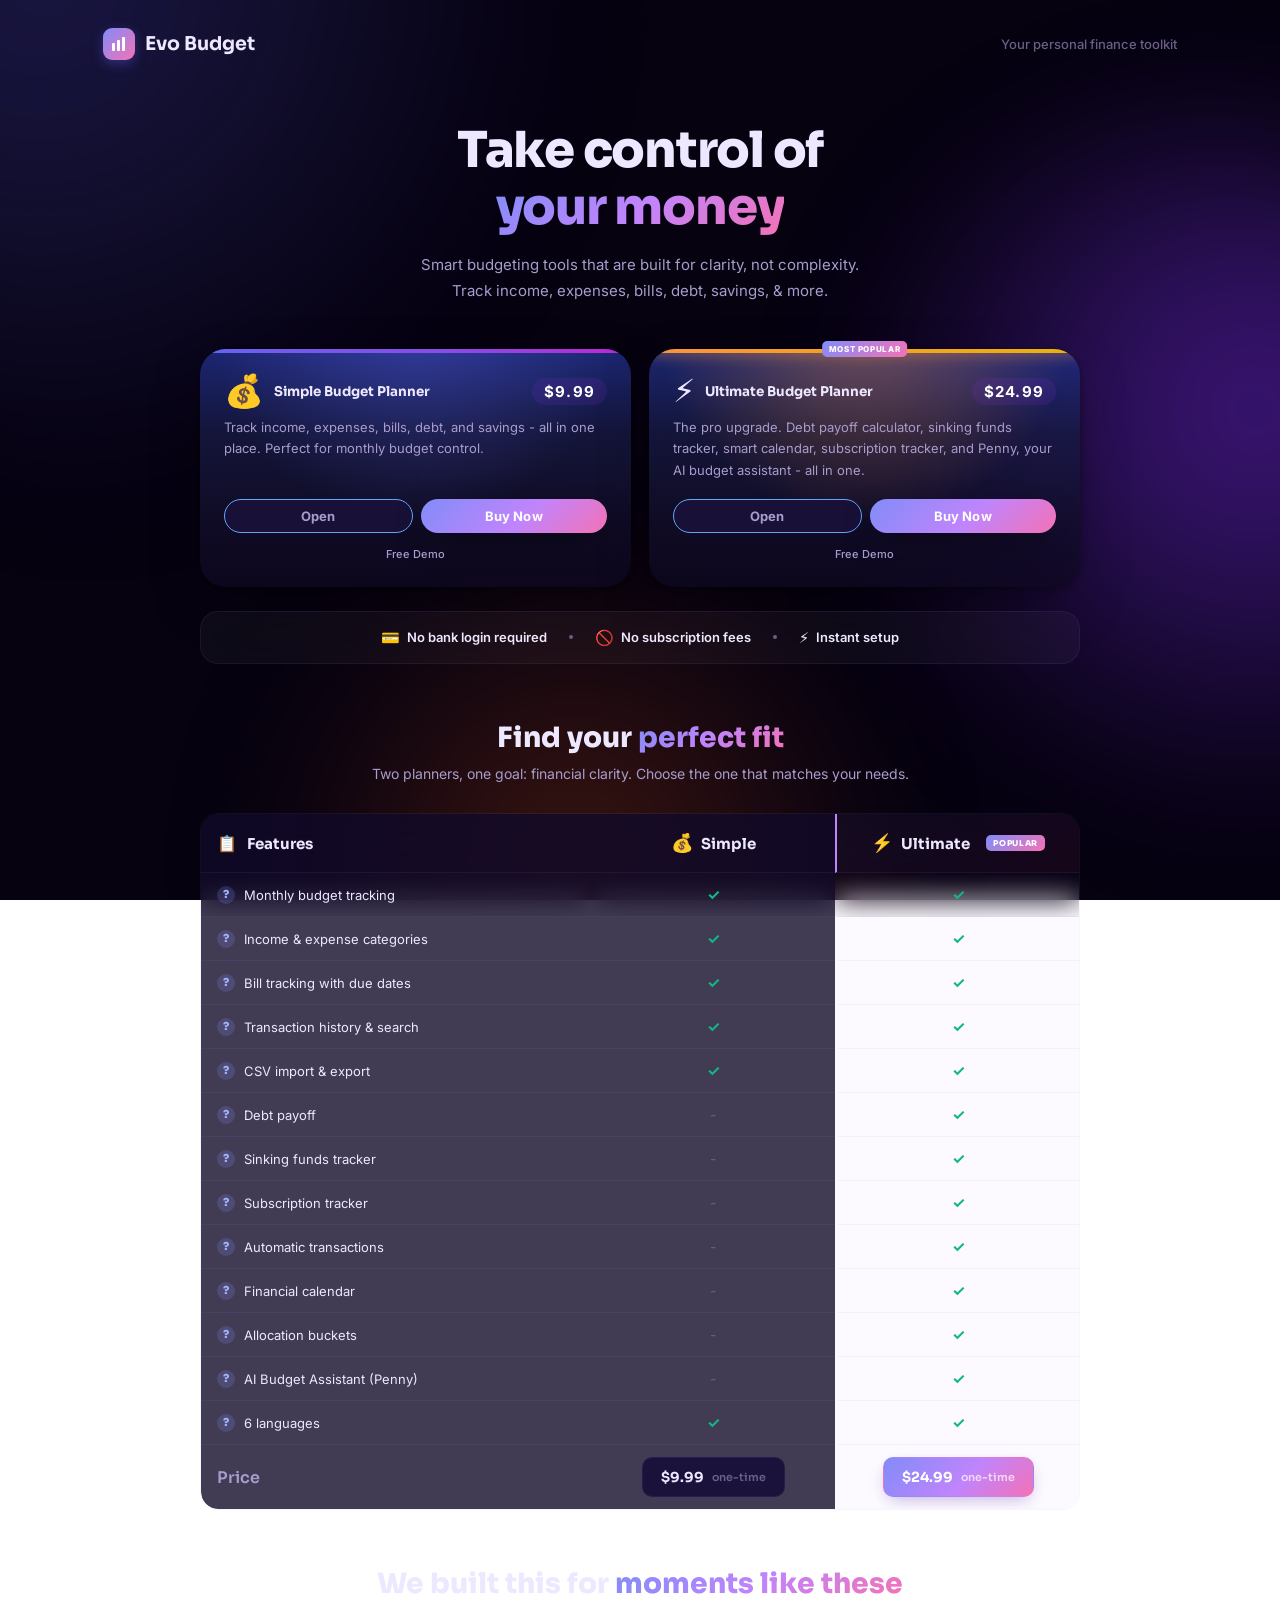
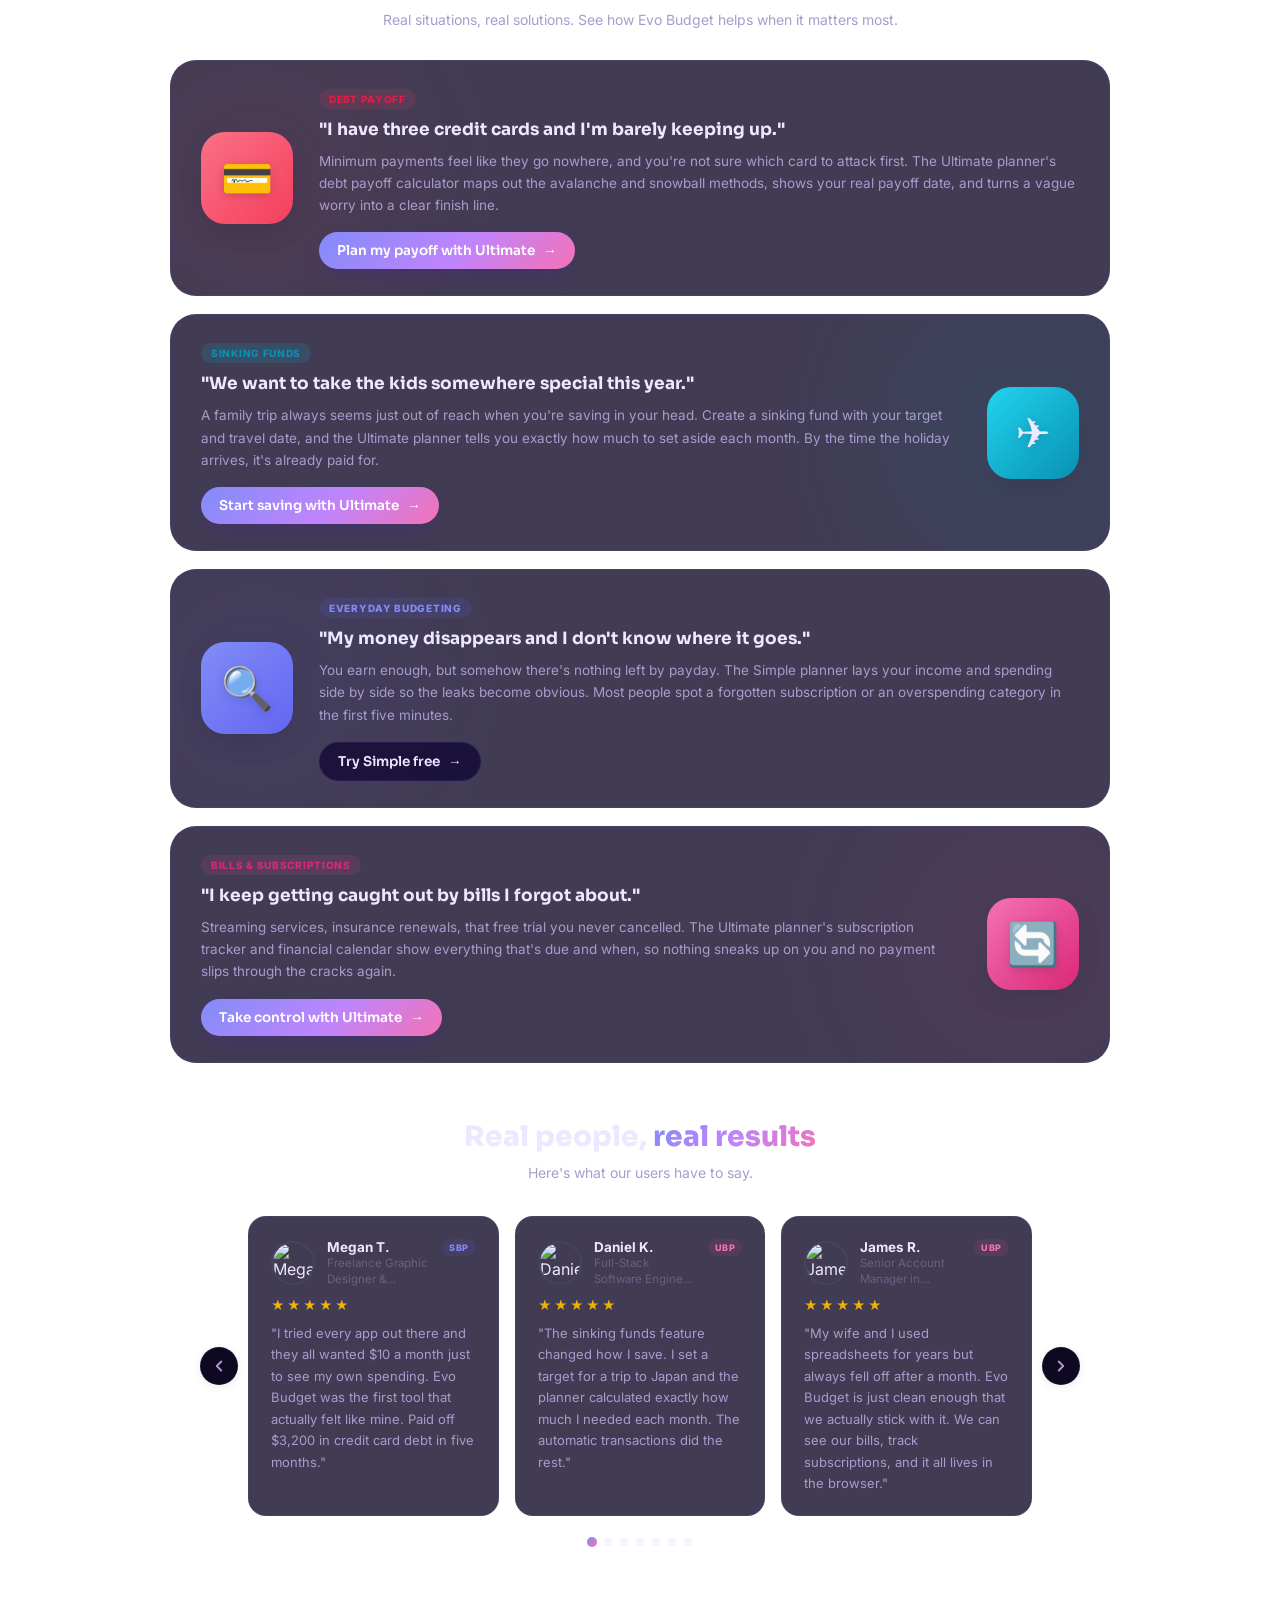
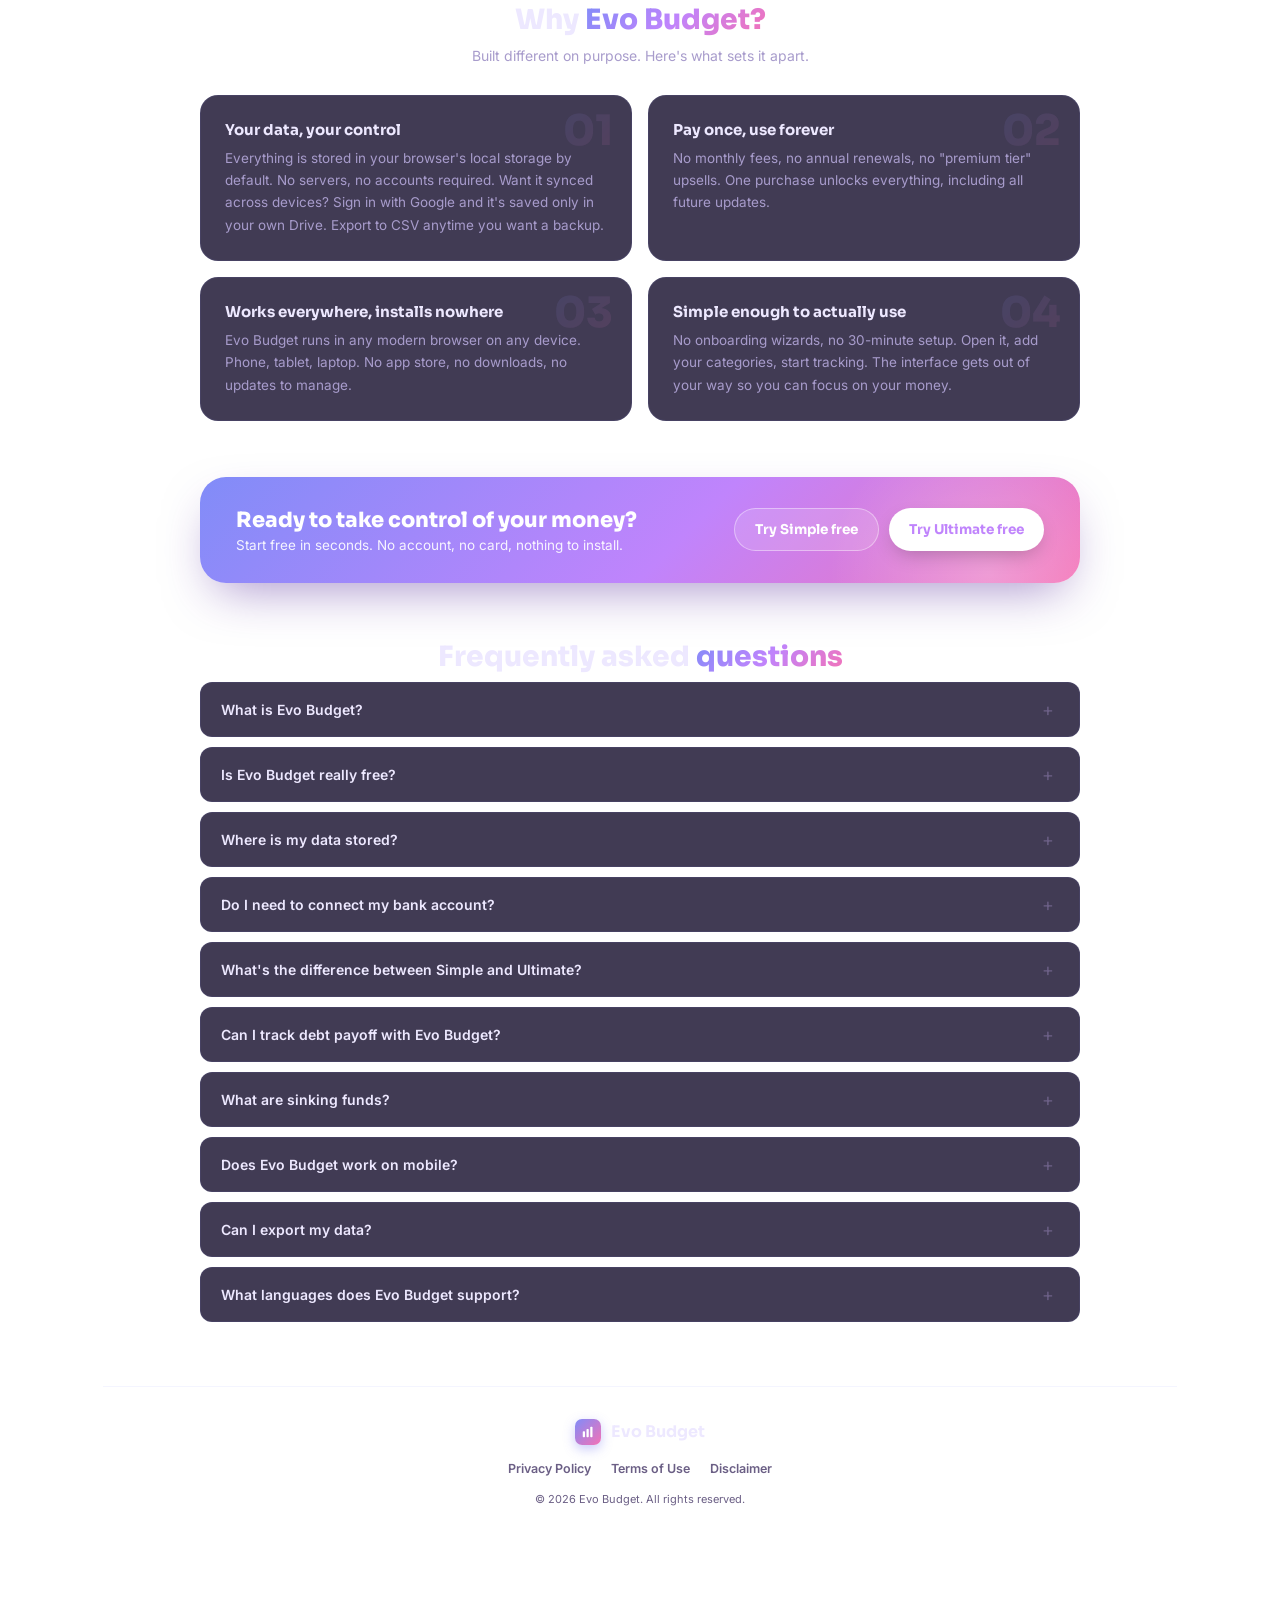
==== commit 4266bfc9: "Translate remaining SBP/UBP strings, warn on category delete, and improve keyboard accessibility - C" ====
--- a/index.html
+++ b/index.html
@@ -257,7 +257,7 @@
           </details>
           <details class="faq-item">
             <summary class="faq-q">Can I track debt payoff with Evo Budget?</summary>
-            <div class="faq-a">Yes. The Ultimate Budget Planner includes a dedicated debt payoff calculator that supports both the avalanche method (highest interest first) and the snowball method (smallest balance first). You can add all your debts, set minimum payments and interest rates, add extra payments, and see a projected payoff timeline. The Simple planner lets you track debt payments as a budget category.</div>
+            <div class="faq-a">Yes. The Ultimate Budget Planner includes dedicated Debt Payoff tools that support both the avalanche method (highest interest first) and the snowball method (smallest balance first). You can add all your debts, set minimum payments and interest rates, add extra payments, and see a projected payoff timeline. The Simple planner lets you track debt payments as a budget category.</div>
           </details>
           <details class="faq-item">
             <summary class="faq-q">What are sinking funds?</summary>
--- a/style.css
+++ b/style.css
@@ -942,6 +942,13 @@
   .summary-cards { grid-template-columns: repeat(2, 1fr); }
 }
 @media (max-width: 700px) {
+  /* Fade the tab bar's edges so a horizontally-scrollable row of tabs
+     visibly hints that more tabs exist off-screen, instead of just
+     cutting a label off mid-word with no other indication. */
+  .budget-tabs {
+    mask-image: linear-gradient(to right, transparent 0, black 20px, black calc(100% - 20px), transparent 100%);
+    -webkit-mask-image: linear-gradient(to right, transparent 0, black 20px, black calc(100% - 20px), transparent 100%);
+  }
   .app { padding: 20px 16px 60px; }
   .tool-grid { grid-template-columns: 1fr; max-width: 100%; }
   .summary-cards { grid-template-columns: 1fr 1fr; }
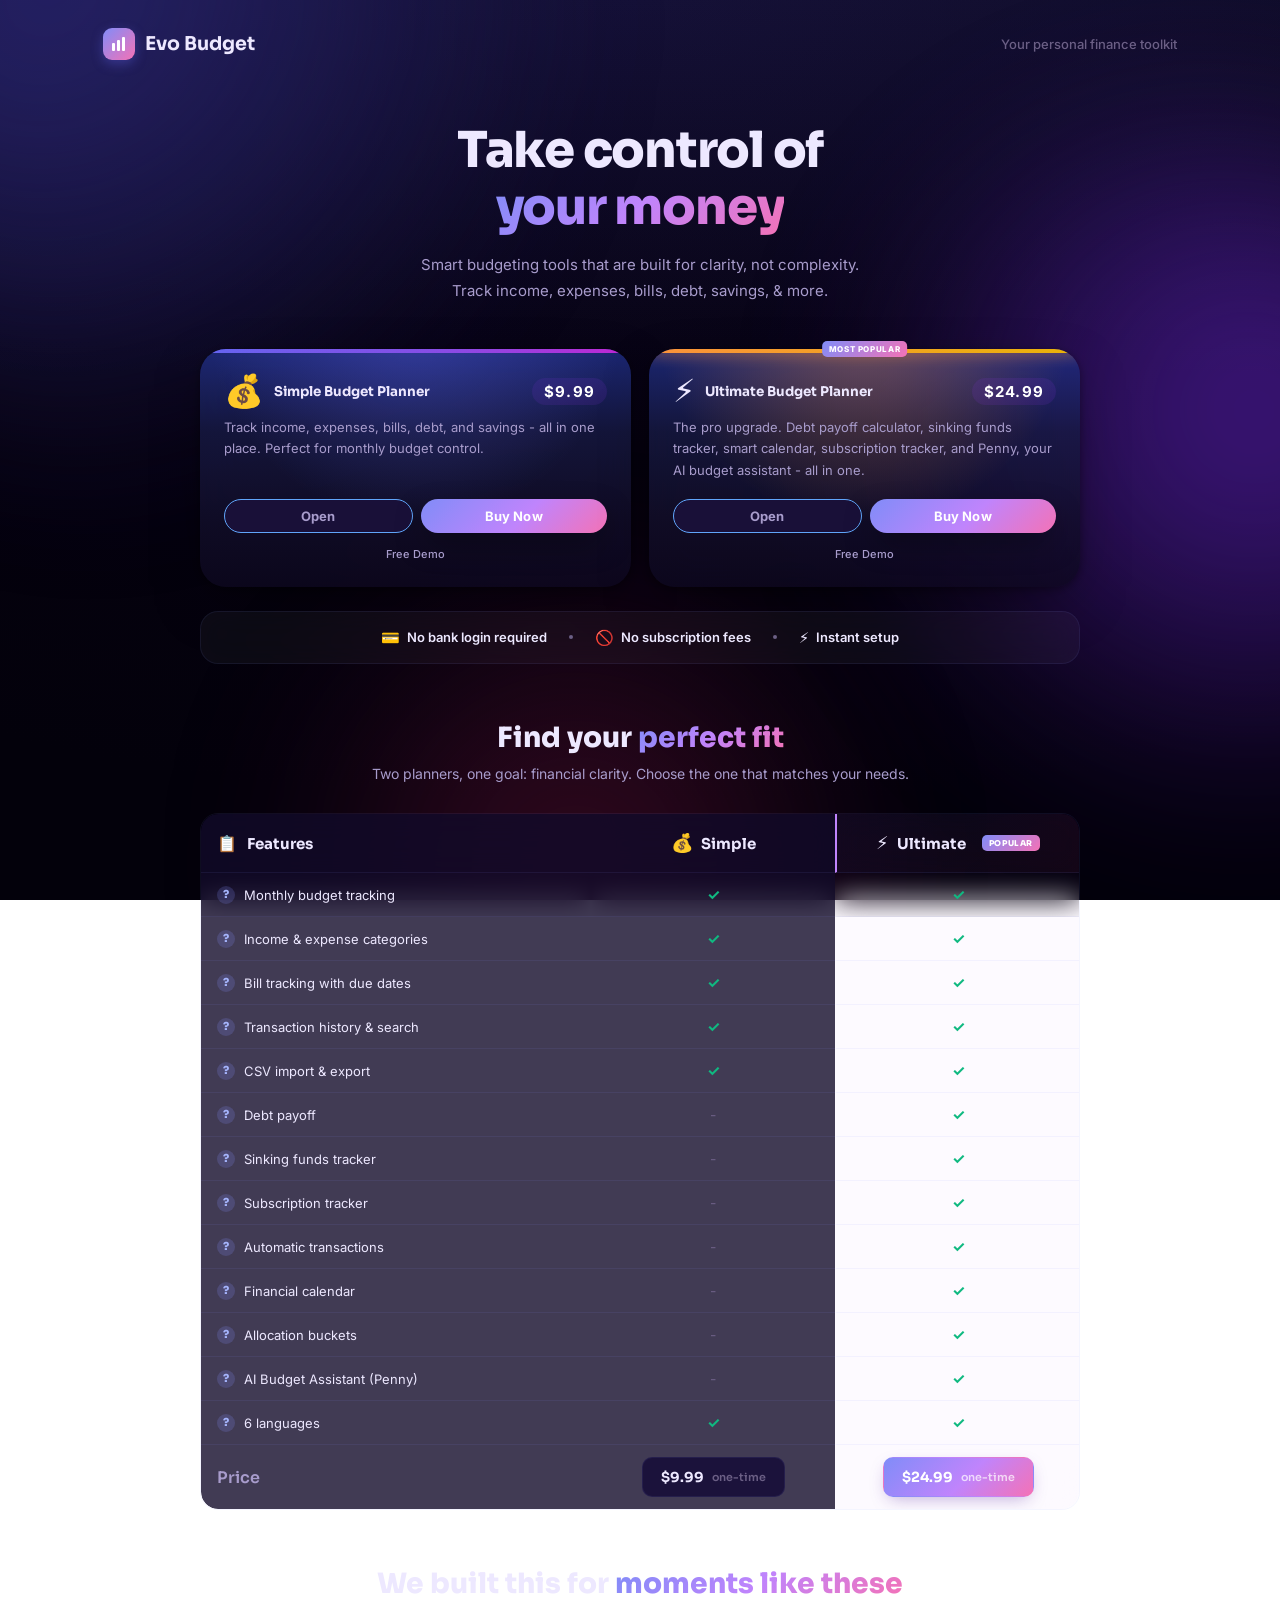
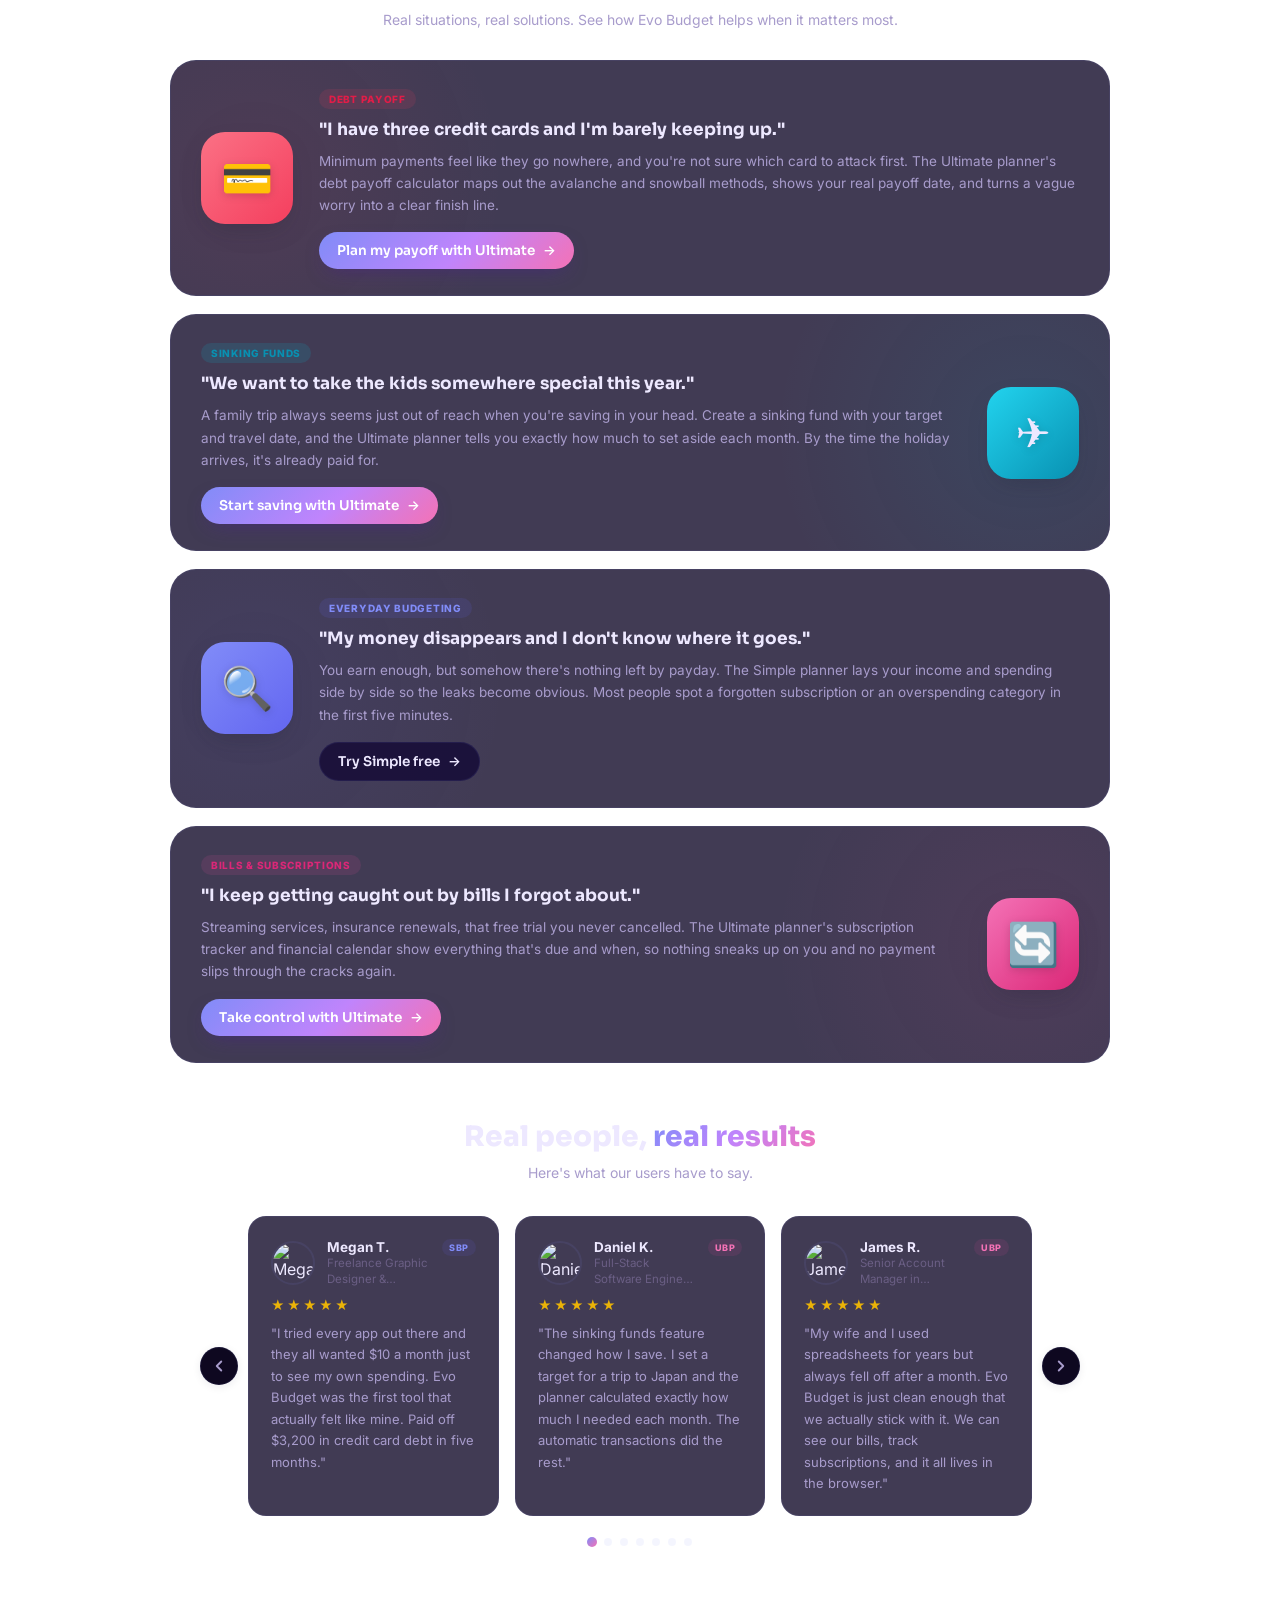
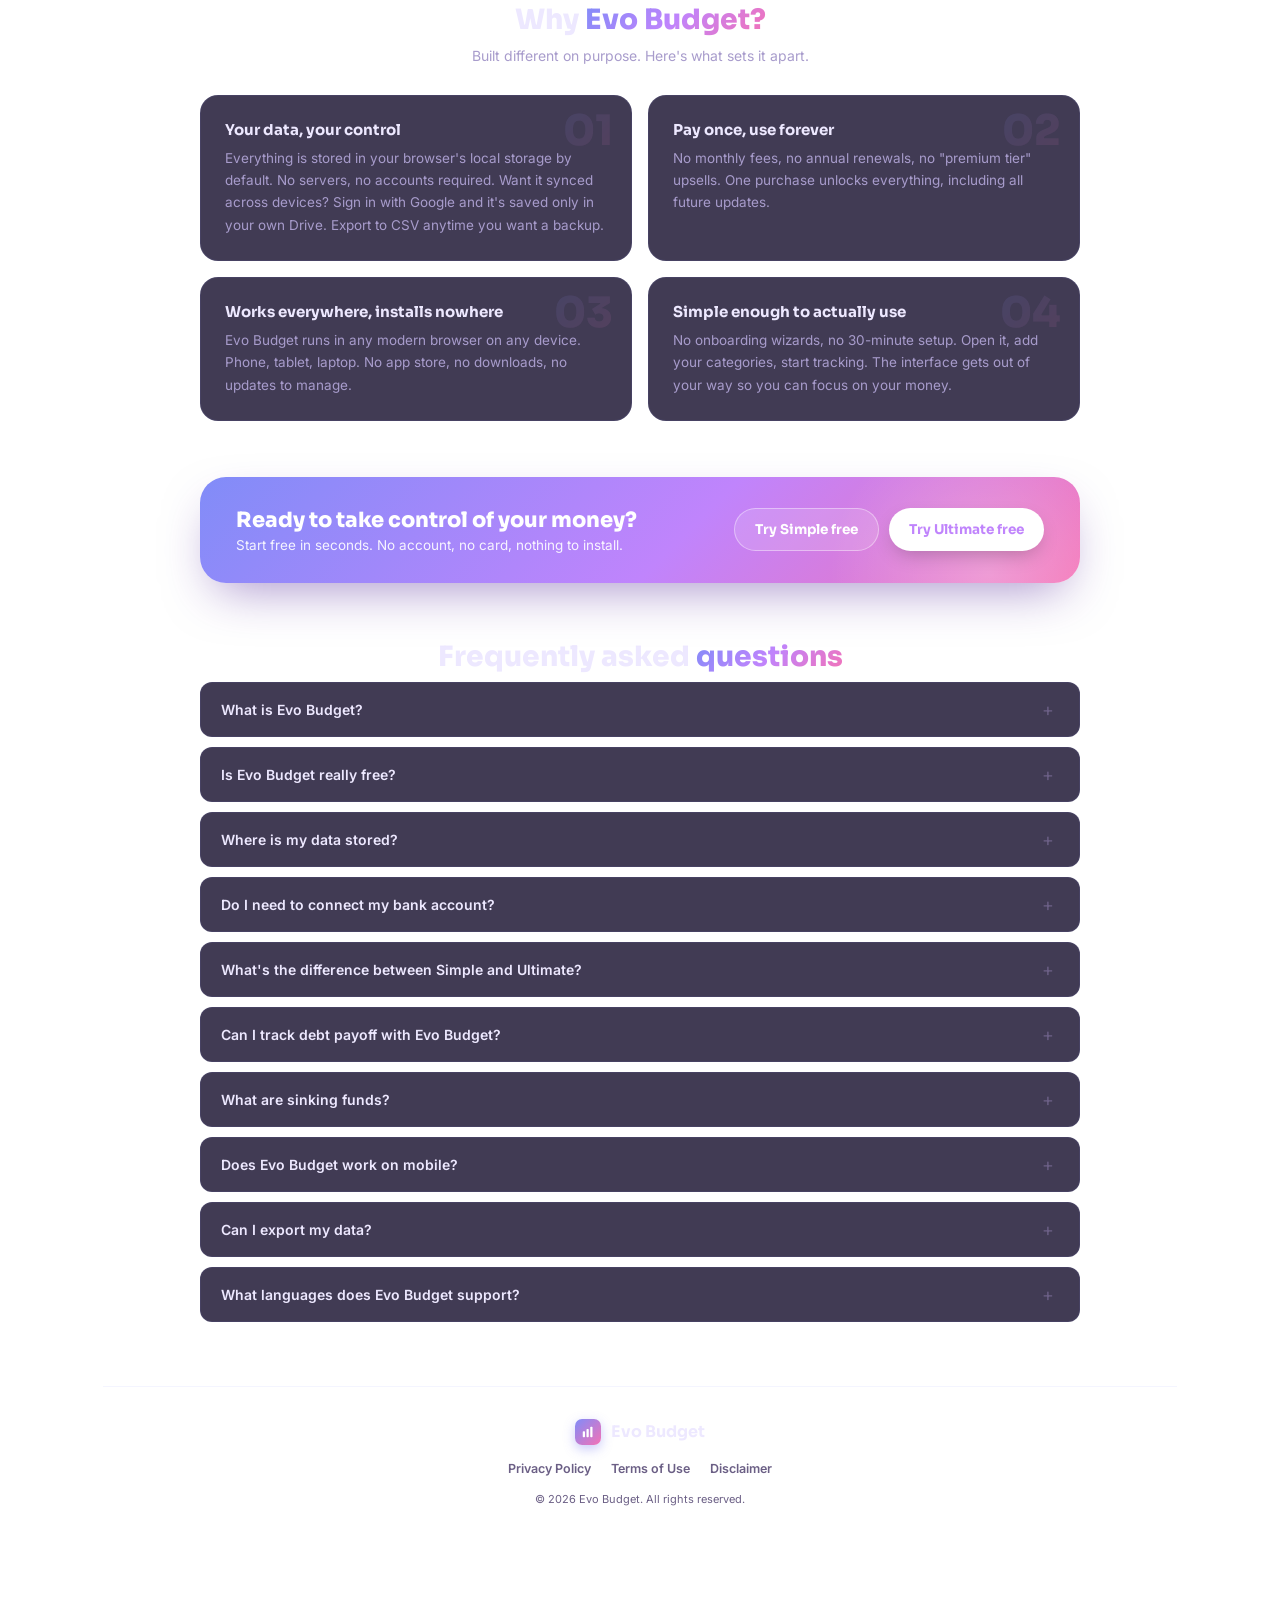
==== commit aafde9c4: "Radial Pulse polish: proper annular-sector pie charts with an exploded hover state, sticky-nav/indep" ====
--- a/index.html
+++ b/index.html
@@ -13,7 +13,7 @@
   <link rel="canonical" href="https://evobudget.app/" />
   <link rel="preconnect" href="https://fonts.googleapis.com" />
   <link rel="preconnect" href="https://fonts.gstatic.com" crossorigin />
-  <link href="https://fonts.googleapis.com/css2?family=Sora:wght@400;500;600;700;800&family=Inter:wght@400;500;600;700&display=swap" rel="stylesheet" />
+  <link href="https://fonts.googleapis.com/css2?family=Sora:wght@400;500;600;700;800&family=Inter:wght@400;500;600;700&family=IBM+Plex+Mono:wght@400;500;600;700&family=Courier+Prime:wght@400;700&family=Playfair+Display:wght@600;700;800&family=Orbitron:wght@500;600;700;800&display=swap" rel="stylesheet" />
   <link rel="stylesheet" href="style.css" />
 </head>
 <body>
@@ -305,8 +305,9 @@
     </div>
 
     <!-- ═══════════════════ BUDGET TOOL VIEW ═══════════════════ -->
-    <div class="view" id="view-budget">
-
+    <div class="view tool-shell" id="view-budget">
+
+      <div class="tool-sticky">
       <header class="topbar tool-topbar">
         <button class="btn-back-round" id="backToHub" type="button" aria-label="Back to all tools">
           <svg width="19" height="19" viewBox="0 0 24 24" fill="none" stroke="currentColor" stroke-width="2" stroke-linecap="round" stroke-linejoin="round" aria-hidden="true">
@@ -349,8 +350,10 @@
         <button class="btab" data-btab="debt" role="tab" type="button">💳 Debt</button>
         <button class="btab" data-btab="savings" role="tab" type="button">🏦 Savings</button>
       </nav>
+      </div>
 
       <!-- Budget sub-views (filled by JS) -->
+      <div class="app-scroll">
       <div class="bview is-active" id="bview-dashboard" role="tabpanel"></div>
       <div class="bview" id="bview-transactions" role="tabpanel"></div>
       <div class="bview" id="bview-income" role="tabpanel"></div>
@@ -359,6 +362,7 @@
       <div class="bview" id="bview-debt" role="tabpanel"></div>
       <div class="bview" id="bview-savings" role="tabpanel"></div>
       <div class="bview" id="bview-settings" role="tabpanel"></div>
+      </div>
 
     </div>
 
@@ -395,6 +399,7 @@
 
   <script src="https://accounts.google.com/gsi/client" async defer onload="if(typeof syncPrewarmTokenClient==='function')syncPrewarmTokenClient();"></script>
   <script src="sync.js"></script>
+  <script src="charts.js"></script>
   <script src="script.js"></script>
 </body>
 </html>
--- a/style.css
+++ b/style.css
@@ -12,8 +12,14 @@
 
 /* ── Design tokens ───────────────────────────────────────────────────── */
 :root {
+  /* Theme-swappable typefaces: --font-display carries headings & big
+     numerals (Sora by default), --font-body everything else (Inter).
+     Vintage Ledger and Terminal override these to match their look. */
+  --font-body: 'Inter', system-ui, sans-serif;
+  --font-display: 'Sora', 'Inter', system-ui, sans-serif;
   /* Brand gradient stops */
   --grad-indigo: #4f46e5;
+  --grad-indigo-rgb: 79,70,229;
   --grad-purple: #9333ea;
   --grad-pink:   #ec4899;
   --grad-orange: #fb923c;
@@ -66,12 +72,15 @@
 /* Ensure [hidden] always wins over any display: value in CSS classes */
 [hidden] { display: none !important; }
 body {
-  font-family: 'Inter', system-ui, sans-serif;
+  font-family: var(--font-body);
   color: var(--text-primary);
   -webkit-font-smoothing: antialiased;
-  overflow-x: hidden;
-}
-h1, h2, h3, h4 { font-family: 'Sora', 'Inter', system-ui, sans-serif; margin: 0; }
+  /* clip (not hidden) prevents horizontal scroll WITHOUT making <body> a
+     scroll container - hidden would force overflow-y:auto and trap the
+     sticky top nav (position:sticky needs the viewport as its scroller). */
+  overflow-x: clip;
+}
+h1, h2, h3, h4 { font-family: var(--font-display); margin: 0; }
 button { font-family: inherit; cursor: pointer; }
 p { margin: 0; }
 :focus-visible { outline: 3px solid #6366f1; outline-offset: 3px; border-radius: 8px; }
@@ -79,27 +88,35 @@
 /* ── Animated backdrop ───────────────────────────────────────────────── */
 .backdrop {
   position: fixed; inset: 0; z-index: -1;
-  background: #f0ecfb; overflow: hidden;
+  background: radial-gradient(120% 90% at 50% 0%, #f7f3ff 0%, #efe9fb 45%, #ebe4f6 100%);
+  overflow: hidden;
+}
+/* Soft top sheen so panels emerge from light instead of a flat wash
+   (scoped to the light theme - each dark theme defines its own) */
+[data-theme="light"] .backdrop::before {
+  content: ''; position: absolute; inset: 0 0 auto 0; height: 42%;
+  background: linear-gradient(180deg, rgba(255,255,255,.55), transparent);
+  pointer-events: none;
 }
 .blob {
   position: absolute; border-radius: 50%;
-  filter: blur(72px); opacity: 0.82;
+  filter: blur(84px); opacity: 0.82;
   will-change: transform;
 }
 .blob-a {
   width: 60vmax; height: 60vmax; top: -20vmax; left: -15vmax;
-  background: radial-gradient(circle at 30% 30%, #4f46e5, transparent 70%);
+  background: radial-gradient(circle at 30% 30%, #6157ee, transparent 70%);
   animation: drift-a 26s var(--ease) infinite alternate;
 }
 .blob-b {
   width: 55vmax; height: 55vmax; top: 10vmax; right: -20vmax;
-  background: radial-gradient(circle at 60% 40%, #ec4899, transparent 70%);
+  background: radial-gradient(circle at 60% 40%, #f065ab, transparent 70%);
   animation: drift-b 32s var(--ease) infinite alternate;
 }
 .blob-c {
   width: 50vmax; height: 50vmax; bottom: -22vmax; left: 20vmax;
-  background: radial-gradient(circle at 50% 50%, #fb923c, transparent 70%);
-  opacity: 0.55; animation: drift-c 38s var(--ease) infinite alternate;
+  background: radial-gradient(circle at 50% 50%, #fca75c, transparent 70%);
+  opacity: 0.5; animation: drift-c 38s var(--ease) infinite alternate;
 }
 @keyframes drift-a { from { transform: translate(0,0) scale(1); } to { transform: translate(6vmax,8vmax) scale(1.08); } }
 @keyframes drift-b { from { transform: translate(0,0) scale(1); } to { transform: translate(-7vmax,5vmax) scale(1.05); } }
@@ -128,7 +145,7 @@
 
 /* Wordmark */
 .wordmark {
-  font-family: 'Sora', sans-serif; font-weight: 700; font-size: 19px;
+  font-family: var(--font-display); font-weight: 700; font-size: 19px;
   display: flex; align-items: center; gap: 10px; color: var(--text-primary);
   text-decoration: none;
 }
@@ -184,6 +201,57 @@
   scrollbar-width: none; -webkit-overflow-scrolling: touch;
 }
 .budget-tabs::-webkit-scrollbar { display: none; }
+
+/* ── App shell: empty nav region + separately-scrolling content ─────────
+   The tool view is a fixed, viewport-tall shell split into two stacked
+   regions: the nav (topbar + tabs) on top, and the content below in its own
+   scroll region. Because they are SEPARATE regions - not overlapping layers
+   - the nav paints nothing at all: it has no background, no blur, no fill,
+   so the live animated .backdrop shows straight through it and it is truly
+   invisible. Content lives only in the scroll region, clipped by its own
+   overflow, so it can never render behind the nav. A soft mask at the very
+   top of the scroll region dissolves content as it scrolls up to meet the
+   nav (the "invisible masked shade"). Nothing ever needs to occlude the
+   content because it is simply never in the nav's space. */
+.tool-shell {
+  position: fixed; inset: 0; z-index: 5;
+  max-width: 1122px; margin: 0 auto; padding: 0;
+  display: flex; flex-direction: column;
+}
+.app.tool-shell { padding: 0; }                         /* beat responsive .app padding */
+.view.tool-shell.is-active { display: flex; }           /* SBP: active tool view is the shell */
+.view.tool-shell:not(.is-active) { display: none; }
+.tool-shell .tool-sticky {
+  flex: 0 0 auto; position: static; background: none;
+  margin: 0; padding: 28px 24px 4px;
+}
+.tool-shell .app-scroll {
+  flex: 1 1 auto; min-height: 0;
+  overflow-y: auto; overflow-x: hidden;
+  padding: 0 24px 48px;
+  /* Opaque (not transparent like .tool-sticky above) - the content here is
+     dense, near-edge-to-edge cards, unlike the hub page's much roomier
+     layout. Letting the animated backdrop blobs show through was fine
+     there but reads as an ugly hard-edged glow here: the cards block most
+     of the width, so the blob is only visible in a thin gutter right next
+     to them, with nowhere near enough room to fade out gradually first. */
+  background: var(--surface-solid); border: none;
+  scrollbar-width: none;                  /* Firefox: no visible scrollbar */
+  -ms-overflow-style: none;               /* legacy Edge */
+}
+/* WebKit/Blink: no visible scrollbar (still scrolls, still wheel/touch/keys) */
+.tool-shell .app-scroll::-webkit-scrollbar { width: 0; height: 0; display: none; }
+/* Fade ONLY while scrolled: content dissolves as it scrolls up under the nav.
+   At rest (.is-scrolled absent) there is no mask at all, so the top content is
+   fully crisp and the region is completely transparent. */
+.tool-shell .app-scroll.is-scrolled {
+  -webkit-mask-image: linear-gradient(to bottom, transparent 0, #000 26px);
+  mask-image: linear-gradient(to bottom, transparent 0, #000 26px);
+}
+@media (max-width: 700px) {
+  .tool-shell .tool-sticky { padding: 16px 16px 4px; }
+  .tool-shell .app-scroll { padding: 0 16px 48px; }
+}
 .btab {
   appearance: none; border: 1px solid var(--border-faint);
   background: var(--surface-strong); backdrop-filter: blur(12px);
@@ -425,7 +493,7 @@
 }
 .tool-card-icon { font-size: 2rem; line-height: 1; flex-shrink: 0; }
 .tool-card-name {
-  font-family: 'Sora', sans-serif; font-size: clamp(10px, 3.1cqw, 15.5px); font-weight: 700;
+  font-family: var(--font-display); font-size: clamp(10px, 3.1cqw, 15.5px); font-weight: 700;
   color: var(--text-primary); margin: 0; flex: 1; min-width: 0;
   white-space: nowrap; overflow: hidden; text-overflow: ellipsis;
 }
@@ -470,7 +538,7 @@
 .alloc-card-header { display: flex; flex-wrap: wrap; justify-content: space-between; align-items: center; gap: 4px 6px; margin-bottom: 4px; }
 .alloc-card-name { font-size: 10px; font-weight: 700; letter-spacing: 0.1em; text-transform: uppercase; color: var(--text-secondary); min-width: 0; }
 .alloc-target-badge { font-size: 10px; font-weight: 600; color: var(--text-faint); background: var(--glass); border-radius: 99px; padding: 2px 7px; white-space: nowrap; }
-.alloc-pct-big { font-size: 2.2rem; font-weight: 800; font-family: 'Sora', sans-serif; line-height: 1; letter-spacing: -0.02em; }
+.alloc-pct-big { font-size: 2.2rem; font-weight: 800; font-family: var(--font-display); line-height: 1; letter-spacing: -0.02em; }
 .alloc-amount { font-size: 12px; color: var(--text-secondary); font-weight: 600; }
 .alloc-strip-wrap { height: 4px; background: rgba(30,27,46,.18); border-radius: 99px; overflow: hidden; margin: 6px 0 2px; }
 .alloc-strip { height: 100%; border-radius: 99px; transition: width .5s var(--ease); }
@@ -487,7 +555,7 @@
   border-radius: var(--radius-sm); padding: 6px 10px;
 }
 .alloc-untagged { font-size: 11px; color: var(--text-faint); margin-top: 12px; text-align: center; }
-[data-theme="dark"] .alloc-strip-wrap { background: rgba(129,140,248,.30); }
+[data-theme="dark"] .alloc-strip-wrap { background: rgba(var(--grad-indigo-rgb),.30); }
 /* allocation badge in transaction table */
 .alloc-badge { display: inline-block; font-size: 10px; font-weight: 700; letter-spacing: 0.06em; text-transform: uppercase; padding: 2px 7px; border-radius: 99px; white-space: nowrap; }
 .alloc-badge--unset { background: rgba(148,163,184,.12); color: var(--text-faint); border: 1px solid rgba(148,163,184,.2); }
@@ -512,7 +580,7 @@
 .alloc-remove-spacer { width: 30px; flex-shrink: 0; }
 .alloc-actions { display: flex; align-items: center; justify-content: space-between; gap: 12px; margin-top: 16px; flex-wrap: wrap; }
 .alloc-total { font-size: 13px; color: var(--text-secondary); display: inline-flex; align-items: center; gap: 6px; }
-.alloc-total strong { font-family: 'Sora', sans-serif; }
+.alloc-total strong { font-family: var(--font-display); }
 .alloc-total.is-ok strong { color: #10b981; }
 .alloc-total.is-bad strong { color: #f43f5e; }
 [data-theme="dark"] .alloc-card { background: rgba(0,0,0,.24); }
@@ -539,7 +607,7 @@
   text-transform: uppercase; color: var(--text-faint); margin-bottom: 8px;
 }
 .scard-value {
-  font-family: 'Sora', sans-serif; font-size: 19px; font-weight: 700;
+  font-family: var(--font-display); font-size: 19px; font-weight: 700;
   color: var(--text-primary); margin-bottom: 4px; word-break: break-all;
 }
 .scard-sub { font-size: 11px; color: var(--text-faint); }
@@ -556,7 +624,7 @@
   letter-spacing: .08em; color: var(--text-faint); margin-bottom: 5px;
 }
 .leftover-value {
-  font-family: 'Sora', sans-serif; font-weight: 800;
+  font-family: var(--font-display); font-weight: 800;
   font-size: 1.9rem; line-height: 1;
 }
 .leftover-rollover { font-size: 11px; color: var(--text-faint); margin-top: 4px; }
@@ -576,6 +644,25 @@
 .dashboard-grid {
   display: grid; grid-template-columns: 3fr 2fr; gap: 14px;
 }
+/* Layout 2 (UBP): explicit 2x2 placement - Cash Flow/Income Sources share
+   row 1, Budget Allocation/Spending Breakdown share row 2, so each pair
+   grid-stretches to match its row partner's height regardless of DOM
+   order (Budget Allocation's markup is conditionally empty when the
+   allocation feature is off, and explicit placement keeps Spending
+   Breakdown under Income Sources either way instead of sliding into the
+   gap). Reset to normal flow on narrow screens, where .dashboard-grid
+   collapses to a single column and these four should just stack in DOM
+   order instead of fighting over columns/rows that no longer exist. */
+.dashboard-grid > .dg-cf    { grid-column: 1; grid-row: 1; }
+.dashboard-grid > .dg-inc   { grid-column: 2; grid-row: 1; }
+.dashboard-grid > .dg-alloc { grid-column: 1; grid-row: 2; }
+.dashboard-grid > .dg-spend { grid-column: 2; grid-row: 2; }
+@media (max-width: 900px) {
+  .dashboard-grid > .dg-cf, .dashboard-grid > .dg-inc,
+  .dashboard-grid > .dg-alloc, .dashboard-grid > .dg-spend {
+    grid-column: auto; grid-row: auto;
+  }
+}
 .cash-flow-panel .panel-inner-sm { padding: 20px 22px; }
 .flow-legend { display: flex; align-items: center; gap: 12px; }
 .legend-item {
@@ -610,6 +697,11 @@
 /* Charts */
 .charts-col { display: flex; flex-direction: column; gap: 12px; height: 100%; }
 .charts-col > .panel { flex: 1; min-height: 0; display: flex; flex-direction: column; }
+/* When a .chart-panel sits directly in the dashboard grid (Layout 2's 2x2
+   arrangement) instead of inside .charts-col, it still needs to be a flex
+   column itself so its grid-stretched height reaches .panel-inner-sm and
+   .hbar-scroll below. */
+.dashboard-grid > .chart-panel { display: flex; flex-direction: column; }
 .chart-panel .panel-inner-sm { flex: 1; display: flex; flex-direction: column; }
 .chart-panel .donut-block { flex: 1; }
 .chart-panel .chart-empty { flex: 1; display: flex; flex-direction: column; align-items: center; justify-content: center; padding: 0; }
@@ -625,7 +717,7 @@
   cursor: pointer; border-radius: 6px; transition: background .15s;
 }
 .dleg-row:hover, .dleg-row.is-active { background: rgba(99,102,241,.08); }
-[data-theme="dark"] .dleg-row:hover, [data-theme="dark"] .dleg-row.is-active { background: rgba(129,140,248,.1); }
+[data-theme="dark"] .dleg-row:hover, [data-theme="dark"] .dleg-row.is-active { background: rgba(var(--grad-indigo-rgb),.1); }
 .dleg-swatch {
   width: 8px; height: 8px; border-radius: 50%; flex-shrink: 0;
 }
@@ -634,6 +726,93 @@
   white-space: nowrap; overflow: hidden; text-overflow: ellipsis;
 }
 .dleg-pct { font-size: 11px; font-weight: 700; color: var(--text-primary); }
+
+/* ── Shared chart primitives (Dashboard Layouts 2-5, charts.js) ──────── */
+.chart-tooltip {
+  position: fixed; z-index: 9999; pointer-events: none; opacity: 0; transition: opacity .12s;
+  background: var(--surface-solid); border: 1px solid var(--border-soft); border-radius: 8px;
+  padding: 7px 10px; font-size: 12px; line-height: 1.5; color: var(--text-primary);
+  box-shadow: var(--shadow-pop); max-width: 200px;
+}
+.icon-stat-tile {
+  display: flex; align-items: center; gap: 12px; padding: 14px 16px;
+  background: var(--surface-strong); border: 1px solid var(--border-faint); border-radius: var(--radius-sm);
+}
+.ist-icon {
+  width: 38px; height: 38px; border-radius: 10px; flex-shrink: 0;
+  display: flex; align-items: center; justify-content: center; font-size: 18px;
+}
+.ist-body { min-width: 0; }
+.ist-label { font-size: 10.5px; font-weight: 700; letter-spacing: .03em; text-transform: uppercase; color: var(--text-secondary); }
+.ist-value { font-size: 19px; font-weight: 800; font-family: var(--font-display); line-height: 1.3; }
+.ist-sub { font-size: 11px; color: var(--text-faint); }
+.chart-hero-panel { display: flex; flex-direction: column; align-items: center; gap: 6px; text-align: center; padding: 22px 20px; }
+.chart-hero-label { font-size: 11px; font-weight: 700; letter-spacing: .03em; text-transform: uppercase; color: var(--text-secondary); }
+.chart-hero-sub { font-size: 12px; color: var(--text-faint); }
+.chart-hero-status { font-size: 10px; font-weight: 700; margin-top: 2px; letter-spacing: 0.06em; text-transform: uppercase; }
+
+/* Over-budget ring: subtle warning glow so a full lap at 125% doesn't read
+   the same as a clean 100% (the legend % also turns red). */
+.rbar-seg--over { filter: drop-shadow(0 0 5px rgba(244, 63, 94, .75)); }
+
+/* ── Layout 2: Radial Pulse ───────────────────────────────────── */
+.ist-row { display: grid; grid-template-columns: repeat(4, 1fr); gap: 12px; margin-bottom: 14px; }
+.leftover-gauge-wrap { display: flex; flex-direction: column; align-items: center; }
+.leftover-gauge-caption { font-size: 10px; font-weight: 700; letter-spacing: .05em; text-transform: uppercase; color: var(--text-faint); margin-top: 2px; }
+.leftover-hero-panel { margin-bottom: 14px; }
+.leftover-hero-inner {
+  display: flex;
+  align-items: center; justify-content: space-between;
+  gap: 28px; flex-wrap: wrap;
+}
+.leftover-hero-left { display: flex; align-items: center; gap: 20px; flex-wrap: wrap; }
+.leftover-hero-formula { gap: 10px; }
+.radial-bars-block { display: flex; align-items: center; gap: 18px; flex-wrap: wrap; justify-content: center; }
+/* Keep the legend from stretching to fill the panel - without this,
+   flex-grow (from the shared .donut-legend rule) pins the ring to the left
+   and the legend consumes all remaining width, so the ring+legend group as
+   a whole no longer reads as centered even though justify-content:center
+   is set on the flex row. */
+.radial-bars-block .donut-legend { flex: 0 1 240px; max-width: 240px; }
+/* The grid row stretches this panel to match its row partner's height
+   (Income Sources beside it) - without this, the ring sits pinned to the
+   top with dead space below instead of centering in the space available. */
+.cash-flow-hero-panel { display: flex; flex-direction: column; }
+.cash-flow-hero-panel .panel-inner-sm { flex: 1; display: flex; flex-direction: column; }
+.cash-flow-hero-panel .radial-bars-block { flex: 1; }
+@media (max-width: 900px) {
+  .ist-row { grid-template-columns: repeat(2, 1fr); }
+  .leftover-hero-inner { justify-content: center; text-align: center; }
+  .leftover-hero-left { justify-content: center; }
+}
+
+/* Pie chart (Income Sources / Spending Breakdown, Layout 2): chart on the
+   left, legend always to the RIGHT (no wrap-below), so the panel reads like
+   a labelled key beside the graphic. */
+.pie-chart-block {
+  display: flex; align-items: center; gap: 18px; flex-wrap: nowrap;
+  justify-content: center; height: 100%;
+}
+.pie-chart-block .pie-svg {
+  flex: 0 0 auto; width: clamp(120px, 45%, 176px); height: auto;
+}
+.pie-chart-block .donut-legend { flex: 1 1 auto; min-width: 0; max-width: 260px; }
+/* Very narrow panels (mobile single column): stack chart over legend. */
+@media (max-width: 560px) {
+  .pie-chart-block { flex-wrap: wrap; }
+  .pie-chart-block .pie-svg { width: clamp(140px, 60%, 200px); }
+}
+
+/* Deconstructed pie interaction: wedges rest as a clean circle; the hovered
+   or keyboard-focused slice (or its legend row) pulls outward along its own
+   --ex/--ey vector. */
+.pie-seg {
+  cursor: pointer;
+  transition: transform .24s cubic-bezier(.34, 1.35, .5, 1), opacity .18s;
+}
+.pie-seg.is-exploded { transform: translate(var(--ex, 0), var(--ey, 0)); }
+.pie-seg:focus-visible { outline: none; transform: translate(var(--ex, 0), var(--ey, 0)); }
+@media (prefers-reduced-motion: reduce) { .pie-seg { transition: opacity .18s; } }
 
 /* Onboarding banner */
 .onboard-banner {
@@ -645,6 +824,8 @@
   font-size: 15px; font-weight: 700; margin-bottom: 10px; color: var(--text-primary);
 }
 .onboard-steps { display: flex; flex-direction: column; gap: 8px; }
+.onboard-sample-row { display: flex; align-items: center; gap: 10px; flex-wrap: wrap; margin-top: 14px; }
+.onboard-sample-hint { font-size: 12px; color: var(--text-faint); }
 .onboard-step {
   display: flex; align-items: center; gap: 10px;
   font-size: 13px; color: var(--text-secondary);
@@ -765,7 +946,7 @@
   border: 1px solid var(--border-faint); margin: 10px 0 4px;
 }
 .tx-filter-bar--3col { grid-template-columns: repeat(3, 1fr); }
-[data-theme="dark"] .tx-filter-bar { background: rgba(99,102,241,.06); }
+[data-theme="dark"] .tx-filter-bar { background: rgba(var(--grad-indigo-rgb),.06); }
 .tx-filter-bar > * {
   width: 100%; height: 32px; box-sizing: border-box;
   font-size: 12px; min-width: 0;
@@ -809,6 +990,31 @@
 }
 .tx-table tbody tr:last-child td { border-bottom: none; }
 .tx-table tbody tr:hover td { background: rgba(30,27,46,.02); }
+.tx-table tbody tr.is-selected td { background: rgba(99,102,241,.08); }
+[data-theme="dark"] .tx-table tbody tr.is-selected td { background: rgba(var(--grad-indigo-rgb),.1); }
+.tx-table th.tx-sel-col, .tx-table td.tx-sel-col { width: 34px; padding: 10px 0 10px 15px; text-align: center; }
+.checkmark--sm { width: 16px; height: 16px; border-radius: 5px; }
+.check-label input:checked + .checkmark--sm::after { font-size: 10px; }
+.tx-bulk-bar {
+  display: flex; align-items: center; flex-wrap: wrap; gap: 8px 16px;
+  margin: 10px 0 4px; padding: 10px 14px;
+  background: rgba(30,27,46,.04); border: 1px solid var(--border-faint); border-radius: var(--radius-md);
+  font-size: 13px;
+  animation: bulkBarIn .18s ease;
+}
+@keyframes bulkBarIn { from { opacity: 0; transform: translateY(-4px); } to { opacity: 1; transform: none; } }
+[data-theme="dark"] .tx-bulk-bar { background: rgba(var(--grad-indigo-rgb),.06); }
+.tx-bulk-count { font-weight: 700; color: var(--grad-indigo); }
+.tx-bulk-tag-group { display: inline-flex; align-items: center; gap: 6px; flex-wrap: wrap; }
+.tx-bulk-tag-label { font-size: 12px; font-weight: 600; color: var(--text-secondary); }
+.tx-bulk-tag-btn {
+  font: inherit; font-size: 11.5px; font-weight: 700; cursor: pointer;
+  padding: 4px 12px; border-radius: var(--radius-pill);
+  color: var(--bk); background: color-mix(in srgb, var(--bk) 12%, transparent);
+  border: 1px solid color-mix(in srgb, var(--bk) 38%, transparent);
+  transition: background .15s, transform .1s;
+}
+.tx-bulk-tag-btn:hover { background: color-mix(in srgb, var(--bk) 24%, transparent); transform: translateY(-1px); }
 .tx-pill {
   display: inline-block; font-size: 10px; font-weight: 700;
   letter-spacing: .06em; text-transform: uppercase;
@@ -821,7 +1027,7 @@
 .tx-pill--savings { background: var(--savings-bg); color: var(--savings); }
 .tx-pill--sinking_fund { background: rgba(13,148,136,.12); color: #0d9488; }
 .tx-pill--subscription { background: rgba(16,185,129,.12); color: #059669; }
-.tx-amt { font-weight: 700; font-family: 'Sora', sans-serif; font-size: 13px; }
+.tx-amt { font-weight: 700; font-family: var(--font-display); font-size: 13px; }
 .tx-amt--income  { color: var(--income); }
 .tx-amt--expense,.tx-amt--bill,.tx-amt--debt { color: var(--expense); }
 .tx-amt--savings,.tx-amt--sinking_fund { color: #0d9488; }
@@ -1038,6 +1244,7 @@
 ═══════════════════════════════════════════════════════════════ */
 [data-theme="dark"] {
   --grad-indigo: #818cf8;
+  --grad-indigo-rgb: 129,140,248;
   --grad-purple: #c084fc;
   --grad-pink:   #f472b6;
   --grad-orange: #fb923c;
@@ -1065,18 +1272,23 @@
 }
 
 /* Dark backdrop - deep indigo night sky */
-[data-theme="dark"] .backdrop { background: #060210; }
+[data-theme="dark"] .backdrop { background: radial-gradient(120% 90% at 50% 0%, #0c0722 0%, #060210 55%, #03010b 100%); }
+[data-theme="dark"] .backdrop::before {
+  content: ''; position: absolute; inset: 0 0 auto 0; height: 42%;
+  background: linear-gradient(180deg, rgba(99,102,241,.10), transparent);
+  pointer-events: none;
+}
 [data-theme="dark"] .blob-a {
-  background: radial-gradient(circle at 30% 30%, #1e1b4b, transparent 70%);
-  opacity: 0.95;
+  background: radial-gradient(circle at 30% 30%, #2b2775, transparent 70%);
+  opacity: 0.9;
 }
 [data-theme="dark"] .blob-b {
-  background: radial-gradient(circle at 60% 40%, #4c1d95, transparent 70%);
-  opacity: 0.85;
+  background: radial-gradient(circle at 60% 40%, #5b21b6, transparent 70%);
+  opacity: 0.75;
 }
 [data-theme="dark"] .blob-c {
-  background: radial-gradient(circle at 50% 50%, #7c2d12, transparent 70%);
-  opacity: 0.50;
+  background: radial-gradient(circle at 50% 50%, #831843, transparent 70%);
+  opacity: 0.45;
 }
 
 /* Dark inputs - override hardcoded white backgrounds */
@@ -1090,14 +1302,14 @@
 [data-theme="dark"] .input::placeholder { color: var(--text-faint); }
 
 /* Dark table row hovers */
-[data-theme="dark"] .module-row:hover td { background: rgba(129,140,248,.04); }
-[data-theme="dark"] .total-row td { background: rgba(129,140,248,.05); }
-[data-theme="dark"] .tx-table tbody tr:hover td { background: rgba(129,140,248,.04); }
+[data-theme="dark"] .module-row:hover td { background: rgba(var(--grad-indigo-rgb),.04); }
+[data-theme="dark"] .total-row td { background: rgba(var(--grad-indigo-rgb),.05); }
+[data-theme="dark"] .tx-table tbody tr:hover td { background: rgba(var(--grad-indigo-rgb),.04); }
 
 /* Dark progress track */
-[data-theme="dark"] .prog-bar-wrap { background: rgba(129,140,248,.12); }
-[data-theme="dark"] .flow-bar-wrap { background: rgba(129,140,248,.08); }
-[data-theme="dark"] .flow-bar--exp  { background: rgba(129,140,248,.30); }
+[data-theme="dark"] .prog-bar-wrap { background: rgba(var(--grad-indigo-rgb),.12); }
+[data-theme="dark"] .flow-bar-wrap { background: rgba(var(--grad-indigo-rgb),.08); }
+[data-theme="dark"] .flow-bar--exp  { background: rgba(var(--grad-indigo-rgb),.30); }
 
 /* Dark settings danger card */
 [data-theme="dark"] .settings-card--danger {
@@ -1105,36 +1317,397 @@
   background: rgba(244,63,94,.05);
 }
 [data-theme="dark"] .settings-card--automation {
-  border-color: rgba(129,140,248,.32);
-  background: linear-gradient(135deg, rgba(129,140,248,.14), rgba(244,114,182,.08));
+  border-color: rgba(var(--grad-indigo-rgb),.32);
+  background: linear-gradient(135deg, rgba(var(--grad-indigo-rgb),.14), rgba(244,114,182,.08));
 }
 
 /* Dark onboarding banner */
 [data-theme="dark"] .onboard-banner {
   background: linear-gradient(135deg, rgba(99,102,241,.12), rgba(236,72,153,.07));
-  border-color: rgba(129,140,248,.22);
+  border-color: rgba(var(--grad-indigo-rgb),.22);
 }
 
 /* Dark modal */
 [data-theme="dark"] .modal { background: #130a2e; }
-[data-theme="dark"] .modal-close { background: rgba(129,140,248,.10); }
-[data-theme="dark"] .modal-close:hover { background: rgba(129,140,248,.18); }
-[data-theme="dark"] .modal-body code { background: rgba(129,140,248,.12); }
+[data-theme="dark"] .modal-close { background: rgba(var(--grad-indigo-rgb),.10); }
+[data-theme="dark"] .modal-close:hover { background: rgba(var(--grad-indigo-rgb),.18); }
+[data-theme="dark"] .modal-body code { background: rgba(var(--grad-indigo-rgb),.12); }
 
 /* Dark btn-back / btn-icon hover */
 [data-theme="dark"] .btn-back:hover { background: rgba(26,16,58,.98); }
-[data-theme="dark"] .theme-opt:not(.is-active):hover { background: rgba(129,140,248,.10); }
+[data-theme="dark"] .theme-opt:not(.is-active):hover { background: rgba(var(--grad-indigo-rgb),.10); }
 
 /* Dark toast */
 [data-theme="dark"] #toast { background: var(--text-primary); color: #0e0820; }
 
 /* ── Dark mode btab hover ─────────────────────────────────────────── */
 [data-theme="dark"] .btab:hover:not(.is-active) {
-  background: rgba(129,140,248,.12);
+  background: rgba(var(--grad-indigo-rgb),.12);
   color: var(--text-primary);
 }
 
-/* (theme toggle restored to two-button pill - see .theme-pill / .theme-opt above) */
+
+/* ═══════════════════════════════════════════════════════════════
+   SYNTHWAVE THEME - 80s retrowave neon
+═══════════════════════════════════════════════════════════════ */
+[data-theme="synthwave"] {
+  /* Retro-future display face for headings & big numerals */
+  --font-display: 'Orbitron', 'Sora', 'Inter', system-ui, sans-serif;
+
+  --grad-indigo: #ff2e97;
+  --grad-indigo-rgb: 255,46,151;
+  --grad-purple: #b829ea;
+  --grad-pink:   #00d9ff;
+  --grad-orange: #fb923c;
+
+  --surface:        rgba(30, 8, 61, 0.80);
+  --surface-strong: rgba(41, 10, 74, 0.94);
+  --surface-solid:  #1a0530;
+  --border-soft:    rgba(255, 46, 151, 0.18);
+  --border-faint:   rgba(0, 217, 255, 0.12);
+
+  --text-primary:   #fdf0ff;
+  --text-secondary: #d9a8e8;
+  --text-faint:     #8a5a9e;
+
+  --income-bg:  rgba(16, 185, 129, 0.18);
+  --expense-bg: rgba(244, 63, 94, 0.18);
+  --bill-bg:    rgba(251, 146, 60, 0.18);
+  --debt-bg:    rgba(168, 85, 247, 0.18);
+  --savings-bg: rgba(59, 130, 246, 0.18);
+  --error-bg:   rgba(244, 63, 94, 0.18);
+  --success-bg: rgba(16, 185, 129, 0.18);
+
+  --shadow-card: 0 20px 60px -20px rgba(255,46,151,.28), 0 2px 8px rgba(0,0,0,.4);
+  --shadow-pop:  0 12px 32px -8px rgba(255,46,151,.35);
+}
+
+[data-theme="synthwave"] .tool-card--orange {
+  background: linear-gradient(180deg, rgba(74,11,102,.8) 0%, rgba(48,8,74,.8) 35%, rgba(30,6,50,.8) 70%, rgba(20,4,36,.8) 100%);
+}
+[data-theme="synthwave"] .tool-card--orange::after {
+  content: ''; position: absolute; inset: 0; z-index: 0; pointer-events: none;
+  background: radial-gradient(circle at 50% -15%, rgba(251,146,60,.4), transparent 60%);
+}
+[data-theme="synthwave"] .tool-card--indigo {
+  background: linear-gradient(180deg, rgba(74,11,102,.8) 0%, rgba(48,8,74,.8) 35%, rgba(30,6,50,.8) 70%, rgba(20,4,36,.8) 100%);
+}
+[data-theme="synthwave"] .tool-card--indigo::after {
+  content: ''; position: absolute; inset: 0; z-index: 0; pointer-events: none;
+  background: radial-gradient(circle at 50% -15%, rgba(var(--grad-indigo-rgb),.35), transparent 60%);
+}
+[data-theme="synthwave"] .alloc-strip-wrap { background: rgba(var(--grad-indigo-rgb),.30); }
+[data-theme="synthwave"] .alloc-card { background: rgba(0,0,0,.24); }
+[data-theme="synthwave"] .dleg-row:hover, [data-theme="synthwave"] .dleg-row.is-active { background: rgba(var(--grad-indigo-rgb),.1); }
+[data-theme="synthwave"] .tx-filter-bar { background: rgba(var(--grad-indigo-rgb),.06); }
+[data-theme="synthwave"] .tx-table tbody tr.is-selected td { background: rgba(var(--grad-indigo-rgb),.1); }
+[data-theme="synthwave"] .tx-bulk-bar { background: rgba(var(--grad-indigo-rgb),.06); }
+[data-theme="synthwave"] .backdrop { background: radial-gradient(120% 100% at 50% 0%, #16032c 0%, #0a0118 55%, #05000f 100%); }
+/* Retro horizon grid receding to the bottom edge */
+[data-theme="synthwave"] .backdrop::before {
+  content: ''; position: absolute; inset: auto 0 0 0; height: 46%;
+  background:
+    linear-gradient(180deg, transparent 0%, rgba(255,46,151,.06) 60%, rgba(255,46,151,.14) 100%),
+    repeating-linear-gradient(90deg, rgba(0,217,255,.10) 0 1px, transparent 1px 64px),
+    repeating-linear-gradient(0deg, rgba(255,46,151,.12) 0 1px, transparent 1px 44px);
+  transform: perspective(340px) rotateX(52deg); transform-origin: bottom;
+  pointer-events: none;
+}
+[data-theme="synthwave"] .blob-a {
+  background: radial-gradient(circle at 30% 30%, #ff2e97, transparent 70%);
+  opacity: 0.9;
+}
+[data-theme="synthwave"] .blob-b {
+  background: radial-gradient(circle at 60% 40%, #00d9ff, transparent 70%);
+  opacity: 0.75;
+}
+[data-theme="synthwave"] .blob-c {
+  background: radial-gradient(circle at 50% 50%, #7a0e3d, transparent 70%);
+  opacity: 0.55;
+}
+[data-theme="synthwave"] .expected-input,
+[data-theme="synthwave"] .date-input {
+  background: rgba(42, 8, 58, 0.96);
+  color: var(--text-primary);
+  border-color: var(--border-faint);
+}
+[data-theme="synthwave"] .expected-input::placeholder,
+[data-theme="synthwave"] .input::placeholder { color: var(--text-faint); }
+[data-theme="synthwave"] .module-row:hover td { background: rgba(var(--grad-indigo-rgb),.04); }
+[data-theme="synthwave"] .total-row td { background: rgba(var(--grad-indigo-rgb),.05); }
+[data-theme="synthwave"] .tx-table tbody tr:hover td { background: rgba(var(--grad-indigo-rgb),.04); }
+[data-theme="synthwave"] .prog-bar-wrap { background: rgba(var(--grad-indigo-rgb),.12); }
+[data-theme="synthwave"] .flow-bar-wrap { background: rgba(var(--grad-indigo-rgb),.08); }
+[data-theme="synthwave"] .flow-bar--exp  { background: rgba(var(--grad-indigo-rgb),.30); }
+[data-theme="synthwave"] .settings-card--danger {
+  border-color: rgba(244,63,94,.22);
+  background: rgba(244,63,94,.05);
+}
+[data-theme="synthwave"] .settings-card--automation {
+  border-color: rgba(var(--grad-indigo-rgb),.32);
+  background: linear-gradient(135deg, rgba(var(--grad-indigo-rgb),.14), rgba(244,114,182,.08));
+}
+[data-theme="synthwave"] .onboard-banner {
+  background: linear-gradient(135deg, rgba(var(--grad-indigo-rgb),.12), rgba(236,72,153,.07));
+  border-color: rgba(var(--grad-indigo-rgb),.22);
+}
+[data-theme="synthwave"] .modal { background: #1a0530; }
+[data-theme="synthwave"] .modal-close { background: rgba(var(--grad-indigo-rgb),.10); }
+[data-theme="synthwave"] .modal-close:hover { background: rgba(var(--grad-indigo-rgb),.18); }
+[data-theme="synthwave"] .modal-body code { background: rgba(var(--grad-indigo-rgb),.12); }
+[data-theme="synthwave"] .btn-back:hover { background: rgba(36,8,54,.98); }
+[data-theme="synthwave"] .theme-opt:not(.is-active):hover { background: rgba(var(--grad-indigo-rgb),.10); }
+[data-theme="synthwave"] #toast { background: var(--text-primary); color: #1a0530; }
+[data-theme="synthwave"] .btab:hover:not(.is-active) {
+  background: rgba(var(--grad-indigo-rgb),.12);
+  color: var(--text-primary);
+}
+[data-theme="synthwave"] .side-nav { background: rgba(20,4,36,.92); border-right-color: rgba(var(--grad-indigo-rgb),.1); }
+[data-theme="synthwave"] .side-nav-item:hover:not(.is-active) { background: rgba(var(--grad-indigo-rgb),.08); }
+[data-theme="synthwave"] .side-nav-item.is-active { background: rgba(var(--grad-indigo-rgb),.14); }
+[data-theme="synthwave"] .command-nav { background: rgba(0,0,0,.32); }
+[data-theme="synthwave"] .cnav-btn.is-active { color: var(--text-primary); }
+[data-theme="synthwave"] .recurring-panel { background: rgba(var(--grad-indigo-rgb),.04); }
+[data-theme="synthwave"] .fk-dialog-icon        { background: rgba(var(--grad-indigo-rgb),.18); }
+[data-theme="synthwave"] .fk-dialog--danger .fk-dialog-icon { background: rgba(244,63,94,.20); }
+[data-theme="synthwave"] .app-title-editable:hover { background: rgba(255,255,255,.08); }
+[data-theme="synthwave"] .upgrade-pro-close { background: rgba(var(--grad-indigo-rgb),.12); }
+[data-theme="synthwave"] .upgrade-pro-close:hover { background: rgba(var(--grad-indigo-rgb),.2); }
+[data-theme="synthwave"] .upgrade-pro { background: linear-gradient(135deg, rgba(var(--grad-indigo-rgb),.16), rgba(236,72,153,.12), rgba(251,146,60,.08)); border-color: rgba(var(--grad-indigo-rgb),.3); }
+[data-theme="synthwave"] .fk-up-card { border: 1px solid var(--border-soft); box-shadow: 0 40px 100px rgba(0,0,0,.6); }
+[data-theme="synthwave"] .fk-up-check { color: #ff8fc7; }
+[data-theme="synthwave"] .fk-up-upsell:hover { border-color: rgba(255,46,151,.55); }
+[data-theme="synthwave"] .fk-up-upsell-cta { color: #ff9fd0; }
+[data-theme="synthwave"] .fk-code-x { background: rgba(var(--grad-indigo-rgb),.12); }
+[data-theme="synthwave"] .fk-code-x:hover { background: rgba(var(--grad-indigo-rgb),.22); }
+[data-theme="synthwave"] .penny-drawer-panel {
+  background: linear-gradient(160deg, rgba(42,6,58,.8) 0%, rgba(20,4,36,.8) 55%, rgba(48,10,54,.8) 100%);
+}
+[data-theme="synthwave"] .lp-strip-inner { background: rgba(255,255,255,.04); }
+[data-theme="synthwave"] .cc-info { background: rgba(var(--grad-indigo-rgb),.2); color: #ff9fd0; }
+[data-theme="synthwave"] .guide-close { background: rgba(var(--grad-indigo-rgb),.10); }
+[data-theme="synthwave"] .guide-close:hover { background: rgba(var(--grad-indigo-rgb),.18); }
+[data-theme="synthwave"] .guide-topic-icon-badge { background: linear-gradient(135deg, rgba(var(--grad-indigo-rgb),.2), rgba(0,217,255,.16)); }
+[data-theme="synthwave"] .guide-tip { background: rgba(var(--grad-indigo-rgb),.1); }
+[data-theme="synthwave"] .debt-sched-warning { background: rgba(251,146,60,.08); }
+[data-theme="synthwave"] .debt-sched-colheader {
+  background: linear-gradient(135deg, rgba(var(--grad-indigo-rgb),.12), rgba(0,217,255,.07)), var(--surface-solid);
+}
+[data-theme="synthwave"] .debt-sched-row:nth-child(even) { background: rgba(var(--grad-indigo-rgb),.05); }
+[data-theme="synthwave"] .debt-sched-row:hover { background: rgba(var(--grad-indigo-rgb),.1); }
+
+/* ═══════════════════════════════════════════════════════════════
+   VINTAGE LEDGER THEME - warm old-paper account book
+═══════════════════════════════════════════════════════════════ */
+[data-theme="vintage-ledger"] {
+  /* Typewriter body + engraved serif display, like a hand-kept ledger */
+  --font-body: 'Courier Prime', 'Courier New', monospace;
+  --font-display: 'Playfair Display', Georgia, 'Times New Roman', serif;
+
+  --grad-indigo: #8b5e34;
+  --grad-indigo-rgb: 139,94,52;
+  --grad-purple: #a67c52;
+  --grad-pink:   #c9a15c;
+  --grad-orange: #fb923c;
+
+  --surface:        rgba(250, 240, 222, 0.75);
+  --surface-strong: rgba(247, 235, 214, 0.92);
+  --surface-solid:  #faf3e3;
+  --border-soft:    rgba(139, 94, 52, 0.20);
+  --border-faint:   rgba(90, 62, 38, 0.14);
+
+  --text-primary:   #3b2a1a;
+  --text-secondary: #6b5138;
+  --text-faint:     #a08a6f;
+
+  --shadow-card: 0 20px 60px -20px rgba(107,68,35,.22), 0 2px 8px rgba(107,68,35,.08);
+  --shadow-pop:  0 12px 32px -8px rgba(107,68,35,.30);
+}
+/* Belt-and-braces, same technique as the Terminal theme: gives every icon
+   (including emoji, which can't be recoloured via CSS color/currentColor)
+   a warm sepia cast instead of their native platform colours, so the whole
+   UI reads as one aged-paper palette rather than full monochrome. */
+[data-theme="vintage-ledger"] { filter: grayscale(0.55) sepia(0.35) contrast(1.02); }
+
+/* Muted parchment backdrop - the default vivid indigo/pink/orange blobs clash with the paper aesthetic */
+[data-theme="vintage-ledger"] .backdrop { background: radial-gradient(120% 90% at 50% 0%, #f7ecd6 0%, #f3e6cc 55%, #eddcba 100%); }
+/* Faint ruled ledger lines on the paper */
+[data-theme="vintage-ledger"] .backdrop::after {
+  content: ''; position: absolute; inset: 0; pointer-events: none;
+  background: repeating-linear-gradient(0deg, rgba(139,94,52,.055) 0 1px, transparent 1px 34px);
+}
+[data-theme="vintage-ledger"] .blob-a {
+  background: radial-gradient(circle at 30% 30%, #c9a15c, transparent 70%);
+  opacity: 0.45;
+}
+[data-theme="vintage-ledger"] .blob-b {
+  background: radial-gradient(circle at 60% 40%, #a67c52, transparent 70%);
+  opacity: 0.35;
+}
+[data-theme="vintage-ledger"] .blob-c {
+  background: radial-gradient(circle at 50% 50%, #8b5e34, transparent 70%);
+  opacity: 0.25;
+}
+
+/* ═══════════════════════════════════════════════════════════════
+   TERMINAL THEME - 90s phosphor-green computing
+═══════════════════════════════════════════════════════════════ */
+[data-theme="terminal"] {
+  /* Phosphor-green CRT terminal. The hue-rotate filter below remaps every
+     pixel (emoji, chart segments, swatches included) onto a single green
+     phosphor ramp, so these base values mostly matter for their luminance -
+     they're kept green anyway so the intent is legible in the stylesheet. */
+  --font-body: 'IBM Plex Mono', 'Consolas', 'Courier New', monospace;
+  --font-display: 'IBM Plex Mono', 'Consolas', 'Courier New', monospace;
+
+  --grad-indigo: #4ade80;
+  --grad-indigo-rgb: 74,222,128;
+  --grad-purple: #22c55e;
+  --grad-pink:   #86efac;
+  --grad-orange: #a3e635;
+
+  --surface:        rgba(4, 16, 8, 0.85);
+  --surface-strong: rgba(7, 24, 12, 0.95);
+  --surface-solid:  #050f08;
+  --border-soft:    rgba(74, 222, 128, 0.26);
+  --border-faint:   rgba(74, 222, 128, 0.13);
+
+  --text-primary:   #d2f8dc;
+  --text-secondary: #7fdc9c;
+  --text-faint:     #3d7a52;
+
+  --income-bg:  rgba(74, 222, 128, 0.16);
+  --expense-bg: rgba(74, 222, 128, 0.16);
+  --bill-bg:    rgba(74, 222, 128, 0.16);
+  --debt-bg:    rgba(74, 222, 128, 0.16);
+  --savings-bg: rgba(74, 222, 128, 0.16);
+  --error-bg:   rgba(74, 222, 128, 0.16);
+  --success-bg: rgba(74, 222, 128, 0.16);
+
+  --shadow-card: 0 20px 60px -20px rgba(0,0,0,.5), 0 2px 8px rgba(0,0,0,.4);
+  --shadow-pop:  0 12px 32px -8px rgba(0,0,0,.5);
+}
+/* Belt-and-braces: collapses everything that can't be re-themed via
+   variables (emoji icons, chart segment colours, category swatches) onto
+   the same green phosphor ramp - grayscale flattens to luminance, sepia
+   re-tints, hue-rotate lands on green, saturate makes it glow. Different
+   chart segments stay distinguishable by brightness, like a real CRT. */
+[data-theme="terminal"] { filter: grayscale(1) sepia(1) hue-rotate(65deg) saturate(3) brightness(.98); }
+/* CRT scanlines + a soft phosphor vignette behind everything */
+[data-theme="terminal"] .backdrop::after {
+  content: ''; position: absolute; inset: 0; pointer-events: none; z-index: 1;
+  background: repeating-linear-gradient(0deg, rgba(0,0,0,.26) 0 1px, transparent 1px 3px);
+}
+[data-theme="terminal"] .section-title,
+[data-theme="terminal"] .panel-title-sm,
+[data-theme="terminal"] .ist-value,
+[data-theme="terminal"] .pro-stat-value,
+[data-theme="terminal"] .leftover-value,
+[data-theme="terminal"] .wordmark { text-shadow: 0 0 8px rgba(74,222,128,.45); }
+
+[data-theme="terminal"] .tool-card--orange {
+  background: linear-gradient(180deg, rgba(38,38,38,.8) 0%, rgba(26,26,26,.8) 35%, rgba(18,18,18,.8) 70%, rgba(10,10,10,.8) 100%);
+}
+[data-theme="terminal"] .tool-card--orange::after {
+  content: ''; position: absolute; inset: 0; z-index: 0; pointer-events: none;
+  background: radial-gradient(circle at 50% -15%, rgba(251,146,60,.4), transparent 60%);
+}
+[data-theme="terminal"] .tool-card--indigo {
+  background: linear-gradient(180deg, rgba(38,38,38,.8) 0%, rgba(26,26,26,.8) 35%, rgba(18,18,18,.8) 70%, rgba(10,10,10,.8) 100%);
+}
+[data-theme="terminal"] .tool-card--indigo::after {
+  content: ''; position: absolute; inset: 0; z-index: 0; pointer-events: none;
+  background: radial-gradient(circle at 50% -15%, rgba(var(--grad-indigo-rgb),.35), transparent 60%);
+}
+[data-theme="terminal"] .alloc-strip-wrap { background: rgba(var(--grad-indigo-rgb),.30); }
+[data-theme="terminal"] .alloc-card { background: rgba(0,0,0,.24); }
+[data-theme="terminal"] .dleg-row:hover, [data-theme="terminal"] .dleg-row.is-active { background: rgba(var(--grad-indigo-rgb),.1); }
+[data-theme="terminal"] .tx-filter-bar { background: rgba(var(--grad-indigo-rgb),.06); }
+[data-theme="terminal"] .tx-table tbody tr.is-selected td { background: rgba(var(--grad-indigo-rgb),.1); }
+[data-theme="terminal"] .tx-bulk-bar { background: rgba(var(--grad-indigo-rgb),.06); }
+[data-theme="terminal"] .backdrop { background: radial-gradient(ellipse at 50% 15%, #0a2413 0%, #04100a 55%, #000000 100%); }
+[data-theme="terminal"] .blob-a {
+  background: radial-gradient(circle at 30% 30%, #14532d, transparent 70%);
+  opacity: 0.8;
+}
+[data-theme="terminal"] .blob-b {
+  background: radial-gradient(circle at 60% 40%, #166534, transparent 70%);
+  opacity: 0.55;
+}
+[data-theme="terminal"] .blob-c {
+  background: radial-gradient(circle at 50% 50%, #052e16, transparent 70%);
+  opacity: 0.6;
+}
+[data-theme="terminal"] .expected-input,
+[data-theme="terminal"] .date-input {
+  background: rgba(24, 24, 27, 0.96);
+  color: var(--text-primary);
+  border-color: var(--border-faint);
+}
+[data-theme="terminal"] .expected-input::placeholder,
+[data-theme="terminal"] .input::placeholder { color: var(--text-faint); }
+[data-theme="terminal"] .module-row:hover td { background: rgba(var(--grad-indigo-rgb),.04); }
+[data-theme="terminal"] .total-row td { background: rgba(var(--grad-indigo-rgb),.05); }
+[data-theme="terminal"] .tx-table tbody tr:hover td { background: rgba(var(--grad-indigo-rgb),.04); }
+[data-theme="terminal"] .prog-bar-wrap { background: rgba(var(--grad-indigo-rgb),.12); }
+[data-theme="terminal"] .flow-bar-wrap { background: rgba(var(--grad-indigo-rgb),.08); }
+[data-theme="terminal"] .flow-bar--exp  { background: rgba(var(--grad-indigo-rgb),.30); }
+[data-theme="terminal"] .settings-card--danger {
+  border-color: rgba(244,63,94,.22);
+  background: rgba(244,63,94,.05);
+}
+[data-theme="terminal"] .settings-card--automation {
+  border-color: rgba(var(--grad-indigo-rgb),.32);
+  background: linear-gradient(135deg, rgba(var(--grad-indigo-rgb),.14), rgba(244,114,182,.08));
+}
+[data-theme="terminal"] .onboard-banner {
+  background: linear-gradient(135deg, rgba(var(--grad-indigo-rgb),.12), rgba(236,72,153,.07));
+  border-color: rgba(var(--grad-indigo-rgb),.22);
+}
+[data-theme="terminal"] .modal { background: #0f0f11; }
+[data-theme="terminal"] .modal-close { background: rgba(var(--grad-indigo-rgb),.10); }
+[data-theme="terminal"] .modal-close:hover { background: rgba(var(--grad-indigo-rgb),.18); }
+[data-theme="terminal"] .modal-body code { background: rgba(var(--grad-indigo-rgb),.12); }
+[data-theme="terminal"] .btn-back:hover { background: rgba(20,20,20,.98); }
+[data-theme="terminal"] .theme-opt:not(.is-active):hover { background: rgba(var(--grad-indigo-rgb),.10); }
+[data-theme="terminal"] #toast { background: var(--text-primary); color: #0a0a0a; }
+[data-theme="terminal"] .btab:hover:not(.is-active) {
+  background: rgba(var(--grad-indigo-rgb),.12);
+  color: var(--text-primary);
+}
+[data-theme="terminal"] .side-nav { background: rgba(10,10,10,.92); border-right-color: rgba(var(--grad-indigo-rgb),.1); }
+[data-theme="terminal"] .side-nav-item:hover:not(.is-active) { background: rgba(var(--grad-indigo-rgb),.08); }
+[data-theme="terminal"] .side-nav-item.is-active { background: rgba(var(--grad-indigo-rgb),.14); }
+[data-theme="terminal"] .command-nav { background: rgba(0,0,0,.32); }
+[data-theme="terminal"] .cnav-btn.is-active { color: var(--text-primary); }
+[data-theme="terminal"] .recurring-panel { background: rgba(var(--grad-indigo-rgb),.04); }
+[data-theme="terminal"] .fk-dialog-icon        { background: rgba(var(--grad-indigo-rgb),.18); }
+[data-theme="terminal"] .fk-dialog--danger .fk-dialog-icon { background: rgba(244,63,94,.20); }
+[data-theme="terminal"] .app-title-editable:hover { background: rgba(255,255,255,.08); }
+[data-theme="terminal"] .upgrade-pro-close { background: rgba(var(--grad-indigo-rgb),.12); }
+[data-theme="terminal"] .upgrade-pro-close:hover { background: rgba(var(--grad-indigo-rgb),.2); }
+[data-theme="terminal"] .upgrade-pro { background: linear-gradient(135deg, rgba(var(--grad-indigo-rgb),.16), rgba(236,72,153,.12), rgba(251,146,60,.08)); border-color: rgba(var(--grad-indigo-rgb),.3); }
+[data-theme="terminal"] .fk-up-card { border: 1px solid var(--border-soft); box-shadow: 0 40px 100px rgba(0,0,0,.6); }
+[data-theme="terminal"] .fk-up-check { color: #d1d5db; }
+[data-theme="terminal"] .fk-up-upsell:hover { border-color: rgba(209,213,219,.55); }
+[data-theme="terminal"] .fk-up-upsell-cta { color: #d1d5db; }
+[data-theme="terminal"] .fk-code-x { background: rgba(var(--grad-indigo-rgb),.12); }
+[data-theme="terminal"] .fk-code-x:hover { background: rgba(var(--grad-indigo-rgb),.22); }
+[data-theme="terminal"] .penny-drawer-panel {
+  background: linear-gradient(160deg, rgba(20,20,20,.8) 0%, rgba(10,10,10,.8) 55%, rgba(24,24,24,.8) 100%);
+}
+[data-theme="terminal"] .lp-strip-inner { background: rgba(255,255,255,.04); }
+[data-theme="terminal"] .cc-info { background: rgba(var(--grad-indigo-rgb),.2); color: #d1d5db; }
+[data-theme="terminal"] .guide-close { background: rgba(var(--grad-indigo-rgb),.10); }
+[data-theme="terminal"] .guide-close:hover { background: rgba(var(--grad-indigo-rgb),.18); }
+[data-theme="terminal"] .guide-topic-icon-badge { background: linear-gradient(135deg, rgba(var(--grad-indigo-rgb),.2), rgba(209,213,219,.16)); }
+[data-theme="terminal"] .guide-tip { background: rgba(var(--grad-indigo-rgb),.1); }
+[data-theme="terminal"] .debt-sched-warning { background: rgba(251,146,60,.08); }
+[data-theme="terminal"] .debt-sched-colheader {
+  background: linear-gradient(135deg, rgba(var(--grad-indigo-rgb),.12), rgba(209,213,219,.07)), var(--surface-solid);
+}
+[data-theme="terminal"] .debt-sched-row:nth-child(even) { background: rgba(var(--grad-indigo-rgb),.05); }
+[data-theme="terminal"] .debt-sched-row:hover { background: rgba(var(--grad-indigo-rgb),.1); }
 
 /* ── Styled date picker fields in Settings ───────────────────────── */
 .date-field-styled {
@@ -1212,7 +1785,7 @@
 .pro-stat:nth-child(3)::after { background: linear-gradient(90deg,#6366f1,#3b82f6); }
 .pro-stat:nth-child(4)::after { background: linear-gradient(90deg,#a855f7,#c026d3); }
 .pro-stat-label { font-size: 10px; font-weight: 700; letter-spacing:.08em; text-transform:uppercase; color:var(--text-faint); margin-bottom:8px; }
-.pro-stat-value { font-family:'Sora',sans-serif; font-size: 19px; font-weight: 700; margin-bottom:4px; }
+.pro-stat-value { font-family:var(--font-display); font-size: 19px; font-weight: 700; margin-bottom:4px; }
 .pro-stat-sub   { font-size: 11px; color: var(--text-faint); }
 
 /* Pro bottom row */
@@ -1223,7 +1796,7 @@
 .debt-teaser { display: grid; grid-template-columns: 1fr 1fr; gap: 10px; }
 .dt-item { display: flex; flex-direction: column; gap: 3px; }
 .dt-label { font-size: 10px; font-weight: 700; letter-spacing:.06em; text-transform:uppercase; color:var(--text-faint); }
-.dt-value { font-family:'Sora',sans-serif; font-weight: 700; font-size: 14px; color: var(--text-primary); }
+.dt-value { font-family:var(--font-display); font-weight: 700; font-size: 14px; color: var(--text-primary); }
 
 /* Upcoming events on dashboard */
 .upcoming-list { display: flex; flex-direction: column; gap: 7px; }
@@ -1246,7 +1819,7 @@
   margin-bottom: 10px; margin-top: 22px;
 }
 .module-section-header:first-child { margin-top: 0; }
-.module-section-title { font-family:'Sora',sans-serif; font-size: 16px; font-weight: 700; }
+.module-section-title { font-family:var(--font-display); font-size: 16px; font-weight: 700; }
 
 /* ── Debt Payoff ───────────────────────────────────────────── */
 .debt-config-row { display: flex; gap: 24px; flex-wrap: wrap; align-items: flex-start; }
@@ -1272,7 +1845,7 @@
 .dr-card--red   { background: var(--expense-bg); border-color: rgba(244,63,94,.2); }
 .dr-card--blue  { background: var(--savings-bg); border-color: rgba(59,130,246,.2); }
 .dr-label { font-size: 11px; font-weight: 700; letter-spacing:.06em; text-transform:uppercase; color:var(--text-secondary); margin-bottom:8px; }
-.dr-value { font-family:'Sora',sans-serif; font-size: 22px; font-weight: 800; color: var(--text-primary); margin-bottom: 4px; }
+.dr-value { font-family:var(--font-display); font-size: 22px; font-weight: 800; color: var(--text-primary); margin-bottom: 4px; }
 .dr-sub   { font-size: 11px; color: var(--text-faint); }
 .payoff-order-row { display: flex; align-items: center; gap: 12px; padding: 10px 0; border-bottom: 1px solid var(--border-faint); flex-wrap: wrap; }
 .payoff-order-row:last-child { border-bottom: none; }
@@ -1295,9 +1868,10 @@
   color: var(--text-secondary); transition: color .15s, background .15s;
 }
 .btn-icon-tiny:hover { color: var(--grad-indigo); }
-.sf-name      { font-weight: 700; font-size: 15px; margin-bottom: 6px; }
+.sf-name      { font-weight: 700; font-size: 15px; margin-bottom: 6px; display: flex; align-items: center; gap: 8px; flex-wrap: wrap; }
+.sf-goal-badge { display: inline-flex; align-items: center; gap: 3px; font-size: 10px; font-weight: 700; color: var(--success); background: #10b98122; border-radius: 999px; padding: 2px 8px; }
 .sf-amounts   { font-size: 14px; margin-bottom: 2px; }
-.sf-saved     { font-family:'Sora',sans-serif; font-weight: 700; color: var(--text-primary); }
+.sf-saved     { font-family:var(--font-display); font-weight: 700; color: var(--text-primary); }
 .sf-divider   { color: var(--text-faint); margin: 0 2px; }
 .sf-target    { color: var(--text-secondary); }
 .sf-pct       { font-size: 11px; font-weight: 700; color: var(--text-faint); margin-bottom: 4px; }
@@ -1305,7 +1879,7 @@
 .sf-monthly   { font-size: 12px; color: var(--text-secondary); margin-top: 6px; font-weight:600; }
 .sf-months-left { font-size: 11px; color: var(--text-faint); margin-top: 2px; }
 .sf-total-row { display: flex; align-items: center; justify-content: space-between; padding: 14px 20px; background: var(--surface); border: 1px solid var(--border-soft); border-radius: var(--radius-md); font-size: 14px; color: var(--text-secondary); }
-.sf-total-row strong { font-family:'Sora',sans-serif; font-size: 16px; font-weight: 700; color: var(--text-primary); }
+.sf-total-row strong { font-family:var(--font-display); font-size: 16px; font-weight: 700; color: var(--text-primary); }
 .icon-picker  { display: flex; flex-wrap: wrap; gap: 6px; margin-top: 4px; }
 .icon-pick-btn { appearance: none; border: 2px solid transparent; background: var(--surface-strong); width: 36px; height: 36px; border-radius: 8px; font-size: 18px; cursor: pointer; display: flex; align-items: center; justify-content: center; transition: border-color .15s; }
 .icon-pick-btn.is-active { border-color: var(--grad-indigo); }
@@ -1313,7 +1887,7 @@
 
 /* ── Smart Calendar ────────────────────────────────────────── */
 .cal-nav { display: flex; align-items: center; justify-content: space-between; margin-bottom: 12px; }
-.cal-month-title { font-family:'Sora',sans-serif; font-size: 17px; font-weight: 700; }
+.cal-month-title { font-family:var(--font-display); font-size: 17px; font-weight: 700; }
 .cal-grid-wrap { padding: 16px; }
 .cal-grid { display: grid; grid-template-columns: repeat(7,1fr); gap: 4px; }
 .cal-dow  { font-size: 11px; font-weight: 700; letter-spacing:.06em; text-transform:uppercase; color:var(--text-faint); text-align:center; padding: 6px 0 10px; }
@@ -1337,12 +1911,14 @@
 .cal-ev-status { font-size: 11px; font-weight: 700; }
 .cal-ev-status.is-paid   { color: var(--success); }
 .cal-ev-status.is-unpaid { color: var(--error); }
+.cal-mark-paid { display: inline-flex; align-items: center; gap: 6px; cursor: pointer; font-size: 11px; font-weight: 700; color: var(--error); }
+.cal-mark-paid:hover { color: var(--text-primary); }
 
 /* ── Subscriptions ─────────────────────────────────────────── */
 .sub-summary-bar { display: grid; grid-template-columns: repeat(4,1fr); gap: 12px; margin-bottom: 16px; background: var(--surface); border: 1px solid var(--border-soft); border-radius: var(--radius-md); padding: 16px 20px; }
 .sub-sum-item { text-align: center; }
 .sub-sum-label { font-size: 10px; font-weight: 700; letter-spacing:.08em; text-transform:uppercase; color:var(--text-faint); margin-bottom: 6px; }
-.sub-sum-value { font-family:'Sora',sans-serif; font-size: 18px; font-weight: 700; color: var(--text-primary); }
+.sub-sum-value { font-family:var(--font-display); font-size: 18px; font-weight: 700; color: var(--text-primary); }
 .sub-layout { display: grid; grid-template-columns: 3fr 2fr; gap: 16px; }
 .sub-list-col { display: flex; flex-direction: column; gap: 10px; align-items: stretch; }
 .sub-chart-col { min-width: 0; }
@@ -1356,9 +1932,12 @@
 .sub-meta      { display: flex; align-items: center; gap: 8px; flex-wrap: wrap; }
 .sub-cat-pill  { background: var(--savings-bg); color: var(--savings); font-size: 10px; font-weight: 700; padding: 2px 8px; border-radius: var(--radius-pill); }
 .sub-due       { font-size: 11px; color: var(--text-faint); }
-.sub-amount    { font-family:'Sora',sans-serif; font-weight: 700; font-size: 18px; white-space: nowrap; }
+.sub-amount    { font-family:var(--font-display); font-weight: 700; font-size: 18px; white-space: nowrap; }
 .sub-freq      { font-size: 12px; color: var(--text-faint); font-weight: 500; }
 .sub-monthly-eq { font-size: 11px; color: var(--text-secondary); margin-top: 2px; }
+.sub-price-delta { display: inline-flex; align-items: center; gap: 2px; font-size: 11px; font-weight: 700; margin-top: 3px; cursor: default; }
+.sub-price-delta.is-up   { color: var(--error); }
+.sub-price-delta.is-down { color: var(--success); }
 .sub-card-foot { display: flex; align-items: center; justify-content: space-between; gap: 12px; padding-top: 11px; border-top: 1px solid var(--border-faint); }
 .sub-actions   { display: flex; align-items: center; gap: 6px; justify-content: flex-end; }
 .sub-toggle    { appearance: none; border: 1px solid var(--border-faint); background: var(--surface-strong); padding: 4px 10px; border-radius: var(--radius-pill); font-size: 11px; font-weight: 600; cursor: pointer; color: var(--text-secondary); font-family: inherit; transition: color .15s; }
@@ -1411,27 +1990,55 @@
 .budget-tabs { margin-bottom: 22px; }
 .bview.is-active { padding-top: 4px; }
 
-/* ── Theme pill with text labels ─────────────────────────────── */
-.theme-setting-row { margin-top: 6px; }
-.theme-setting-row { max-width: 440px; }
-.theme-setting-row .theme-pill {
-  display: flex; gap: 10px; background: none; border: none; padding: 0; width: 100%;
-}
-.theme-setting-row .theme-opt {
-  flex: 1; display: flex; align-items: center; justify-content: center; gap: 10px;
-  padding: 14px 20px; min-height: 52px; min-width: 0; border-radius: var(--radius-sm);
+/* ── Theme pill / Dashboard Layout pill with text labels ──────── */
+/* .layout-setting-row (Settings → Dashboard Layout) mirrors .theme-setting-row
+   (Settings → Appearance) exactly - same container-query breakpoints so both
+   pickers reflow identically regardless of the settings panel's actual width. */
+.theme-setting-row, .layout-setting-row { margin-top: 6px; }
+.theme-setting-row, .layout-setting-row {
+  container-type: inline-size;
+}
+.theme-setting-row .theme-pill, .layout-setting-row .theme-pill {
+  display: flex; flex-wrap: wrap; gap: 10px; background: none; border: none; padding: 0; width: 100%;
+}
+.theme-setting-row .theme-opt, .layout-setting-row .layout-opt {
+  flex: 1 1 calc(33.333% - 7px); display: flex; align-items: center; justify-content: center; gap: 10px;
+  padding: 14px 16px; min-height: 52px; min-width: 90px; border-radius: var(--radius-sm);
   border: 1.5px solid var(--border-faint); background: var(--surface-strong);
   font-family: inherit; font-size: 14px; font-weight: 600; color: var(--text-secondary);
   cursor: pointer; transition: all .2s var(--ease); white-space: nowrap; overflow: hidden;
 }
-.theme-setting-row .theme-opt svg { width: 18px; height: 18px; flex-shrink: 0; }
-.theme-setting-row .theme-opt.is-active {
+/* Once the settings panel itself is wide enough, fit all 5 options on one row
+   (a viewport media query isn't reliable here - the panel is often much
+   narrower than the viewport, e.g. inside the two/three-column settings grid) */
+@container (min-width: 420px) {
+  .theme-setting-row .theme-opt, .layout-setting-row .layout-opt {
+    flex: 1; min-width: 0; gap: 6px; padding: 13px 6px; font-size: 12.5px;
+  }
+  .theme-setting-row .theme-opt svg, .layout-setting-row .layout-opt svg { width: 15px; height: 15px; flex-shrink: 0; }
+  .theme-setting-row .theme-pill, .layout-setting-row .theme-pill { gap: 8px; }
+}
+@container (min-width: 640px) {
+  .theme-setting-row .theme-opt, .layout-setting-row .layout-opt {
+    gap: 8px; padding: 14px 10px; font-size: 13.5px;
+  }
+  .theme-setting-row .theme-opt svg, .layout-setting-row .layout-opt svg { width: 16px; height: 16px; }
+  .theme-setting-row .theme-pill, .layout-setting-row .theme-pill { gap: 10px; }
+}
+.theme-setting-row .theme-opt svg, .layout-setting-row .layout-opt svg { width: 18px; height: 18px; flex-shrink: 0; }
+.theme-setting-row .theme-opt.is-active, .layout-setting-row .layout-opt.is-active {
   background: linear-gradient(135deg, var(--grad-indigo), var(--grad-purple));
   color: #fff; border-color: transparent;
-  box-shadow: 0 2px 8px rgba(99,102,241,.35);
-}
-.theme-setting-row .theme-opt:not(.is-active):hover {
+  box-shadow: 0 2px 8px rgba(var(--grad-indigo-rgb),.35);
+}
+.theme-setting-row .theme-opt:not(.is-active):hover, .layout-setting-row .layout-opt:not(.is-active):hover {
   border-color: var(--grad-indigo); color: var(--grad-indigo);
+}
+.layout-setting-row .layout-opt:disabled {
+  opacity: .5; cursor: not-allowed;
+}
+.layout-setting-row .layout-opt:disabled:hover {
+  border-color: var(--border-faint); color: var(--text-secondary);
 }
 
 /* ── SIDEBAR layout ──────────────────────────────────────────── */
@@ -1515,7 +2122,7 @@
   padding: 18px 28px; flex-wrap: wrap;
 }
 .hero-stat-item { display: flex; flex-direction: column; gap: 3px; padding: 0 20px 0 0; }
-.hero-stat-value { font-family: 'Sora', sans-serif; font-size: 18px; font-weight: 800; color: rgba(255,255,255,.97); }
+.hero-stat-value { font-family: var(--font-display); font-size: 18px; font-weight: 800; color: rgba(255,255,255,.97); }
 .hero-stat-label { font-size: 10px; font-weight: 700; letter-spacing: .08em; text-transform: uppercase; color: rgba(255,255,255,.6); }
 .hero-stat-sep { width: 1px; height: 36px; background: rgba(255,255,255,.2); margin-right: 20px; flex-shrink: 0; }
 
@@ -1548,7 +2155,7 @@
 }
 .upgrade-banner-title {
   display: flex; align-items: center; gap: 10px;
-  font-family: 'Sora', sans-serif; font-size: 14px; font-weight: 700; color: var(--text-primary);
+  font-family: var(--font-display); font-size: 14px; font-weight: 700; color: var(--text-primary);
 }
 .upgrade-rocket { font-size: 1.4rem; line-height: 1; }
 .upgrade-close {
@@ -1575,9 +2182,9 @@
 .budget-tabs { padding-bottom: 10px; margin-bottom: 14px; border-bottom: 1px solid var(--border-faint); }
 
 /* ── Dark mode sidebar ───────────────────────────────────────── */
-[data-theme="dark"] .side-nav { background: rgba(14,8,32,.92); border-right-color: rgba(129,140,248,.1); }
-[data-theme="dark"] .side-nav-item:hover:not(.is-active) { background: rgba(129,140,248,.08); }
-[data-theme="dark"] .side-nav-item.is-active { background: rgba(129,140,248,.14); }
+[data-theme="dark"] .side-nav { background: rgba(14,8,32,.92); border-right-color: rgba(var(--grad-indigo-rgb),.1); }
+[data-theme="dark"] .side-nav-item:hover:not(.is-active) { background: rgba(var(--grad-indigo-rgb),.08); }
+[data-theme="dark"] .side-nav-item.is-active { background: rgba(var(--grad-indigo-rgb),.14); }
 [data-theme="dark"] .command-nav { background: rgba(0,0,0,.32); }
 [data-theme="dark"] .cnav-btn.is-active { color: var(--text-primary); }
 
@@ -1612,7 +2219,7 @@
   box-shadow: var(--shadow-card);
 }
 .cal-selected-title {
-  font-family: 'Sora', sans-serif; font-size: 14px; font-weight: 700;
+  font-family: var(--font-display); font-size: 14px; font-weight: 700;
   margin-bottom: 10px; color: var(--text-primary);
 }
 .cal-no-events { font-size: 13px; color: var(--text-faint); padding: 4px 0; }
@@ -1665,14 +2272,14 @@
   font-size: 16px; color: var(--text-faint); cursor: pointer; line-height: 1; transition: color .15s;
 }
 .welcome-card-close:hover { color: var(--text-primary); }
-.welcome-card-title { font-family: 'Sora', sans-serif; font-size: 17px; font-weight: 800; margin-bottom: 6px; }
+.welcome-card-title { font-family: var(--font-display); font-size: 17px; font-weight: 800; margin-bottom: 6px; }
 .welcome-card-sub   { font-size: 13px; color: var(--text-secondary); margin-bottom: 16px; }
 .welcome-steps      { display: grid; grid-template-columns: repeat(auto-fit, minmax(180px,1fr)); gap: 10px; }
 .welcome-step {
   background: var(--surface-strong); border: 1px solid var(--border-faint);
   border-radius: var(--radius-sm); padding: 12px 14px;
 }
-.welcome-step-num { font-family: 'Sora', sans-serif; font-size: 10px; font-weight: 800; letter-spacing:.1em; text-transform:uppercase; color: var(--grad-indigo); margin-bottom: 4px; }
+.welcome-step-num { font-family: var(--font-display); font-size: 10px; font-weight: 800; letter-spacing:.1em; text-transform:uppercase; color: var(--grad-indigo); margin-bottom: 4px; }
 .welcome-step-title { font-weight: 700; font-size: 13px; margin-bottom: 3px; }
 .welcome-step-desc  { font-size: 11px; color: var(--text-secondary); line-height: 1.5; }
 
@@ -1739,7 +2346,7 @@
   font-size: 11px; color: var(--text-faint); font-weight: 600; white-space: nowrap;
 }
 .compare-vals {
-  font-size: 12px; font-weight: 700; font-family: 'Sora', sans-serif;
+  font-size: 12px; font-weight: 700; font-family: var(--font-display);
   color: var(--text-primary); display: flex; align-items: center; gap: 5px;
 }
 .compare-delta {
@@ -1757,7 +2364,7 @@
   border: 1px solid var(--border-faint);
   background: rgba(30,27,46,.04);
 }
-[data-theme="dark"] .recurring-panel { background: rgba(99,102,241,.04); }
+[data-theme="dark"] .recurring-panel { background: rgba(var(--grad-indigo-rgb),.04); }
 .recurring-summary {
   display: flex; align-items: center; justify-content: space-between;
   padding: 10px 14px; cursor: pointer; user-select: none;
@@ -1776,6 +2383,10 @@
   min-width: 18px; text-align: center;
 }
 .recurring-body { padding: 4px 14px 14px; }
+.guide-usecase { margin-top: 4px; }
+.guide-usecase .recurring-body p { margin: 0 0 12px; font-size: 13px; line-height: 1.65; color: var(--text-secondary); }
+.guide-usecase .recurring-body p:last-child { margin-bottom: 0; }
+.guide-usecase .recurring-body strong { color: var(--text-primary); }
 .recurring-desc { font-size: 12.5px; line-height: 1.55; color: var(--text-secondary); margin: 2px auto 14px; max-width: 60ch; text-align: center; }
 .recurring-empty { font-size: 12px; color: var(--text-faint); font-style: italic; margin: 6px 0 10px; }
 .recurring-body.is-empty .recurring-empty { text-align: center; }
@@ -1792,7 +2403,7 @@
 .recurring-actions { display: flex; align-items: center; gap: 6px; flex-shrink: 0; }
 .recurring-row-label { font-weight: 600; color: var(--text-primary); white-space: nowrap; overflow: hidden; text-overflow: ellipsis; }
 .recurring-row-cat  { color: var(--text-secondary); font-size: 11px; }
-.recurring-row-amt  { font-weight: 700; font-family: 'Sora',sans-serif; color: var(--text-primary); white-space: nowrap; }
+.recurring-row-amt  { font-weight: 700; font-family: var(--font-display); color: var(--text-primary); white-space: nowrap; }
 .recurring-row-freq { font-size: 10px; color: var(--text-faint); text-transform: uppercase; letter-spacing:.05em; white-space: nowrap; }
 .recurring-row-due  { font-size: 11px; color: var(--text-secondary); white-space: nowrap; }
 @media (max-width: 480px) {
@@ -1874,7 +2485,7 @@
   display: flex; gap: 10px; justify-content: center;
 }
 .fk-dialog-actions .btn { min-width: 118px; justify-content: center; }
-[data-theme="dark"] .fk-dialog-icon        { background: rgba(129,140,248,.18); }
+[data-theme="dark"] .fk-dialog-icon        { background: rgba(var(--grad-indigo-rgb),.18); }
 [data-theme="dark"] .fk-dialog--danger .fk-dialog-icon { background: rgba(244,63,94,.20); }
 
 @media (max-width: 480px) {
@@ -1895,7 +2506,7 @@
 
 /* ── Themed scrollbars ─────────────────────────────────────────── */
 :root { --sb-thumb: rgba(99,102,241,.35); --sb-thumb-hover: rgba(99,102,241,.6); }
-[data-theme="dark"] { --sb-thumb: rgba(129,140,248,.42); --sb-thumb-hover: rgba(129,140,248,.72); }
+[data-theme="dark"] { --sb-thumb: rgba(var(--grad-indigo-rgb),.42); --sb-thumb-hover: rgba(var(--grad-indigo-rgb),.72); }
 * { scrollbar-width: thin; scrollbar-color: var(--sb-thumb) transparent; }
 ::-webkit-scrollbar { width: 10px; height: 10px; }
 ::-webkit-scrollbar-track { background: transparent; }
@@ -1922,7 +2533,7 @@
 .fk-datepop { position: absolute; z-index: 3500; width: 300px; background: var(--surface-solid); border: 1px solid var(--border-faint); border-radius: var(--radius-md); box-shadow: 0 24px 60px rgba(0,0,0,.22); padding: 14px; font-family: inherit; animation: fk-dp-in .14s var(--ease, ease); }
 @keyframes fk-dp-in { from { opacity: 0; transform: translateY(-6px); } to { opacity: 1; transform: translateY(0); } }
 .fk-dp-head { display: flex; align-items: center; justify-content: space-between; margin-bottom: 10px; }
-.fk-dp-title { font-family: 'Sora', sans-serif; font-weight: 600; font-size: 14px; color: var(--text-primary); text-transform: capitalize; }
+.fk-dp-title { font-family: var(--font-display); font-weight: 600; font-size: 14px; color: var(--text-primary); text-transform: capitalize; }
 .fk-dp-nav { width: 30px; height: 30px; border: 1px solid var(--border-faint); background: var(--surface-strong); border-radius: 8px; cursor: pointer; color: var(--text-secondary); font-size: 16px; display: flex; align-items: center; justify-content: center; transition: all .12s; }
 .fk-dp-nav:hover { color: #fff; background: linear-gradient(135deg, var(--grad-indigo), var(--grad-purple)); border-color: transparent; }
 .fk-dp-dow { display: grid; grid-template-columns: repeat(7,1fr); gap: 2px; margin-bottom: 4px; }
@@ -2003,10 +2614,10 @@
   transition: background .15s;
 }
 .upgrade-pro-close:hover { background: rgba(30,27,46,.14); }
-[data-theme="dark"] .upgrade-pro-close { background: rgba(129,140,248,.12); }
-[data-theme="dark"] .upgrade-pro-close:hover { background: rgba(129,140,248,.2); }
+[data-theme="dark"] .upgrade-pro-close { background: rgba(var(--grad-indigo-rgb),.12); }
+[data-theme="dark"] .upgrade-pro-close:hover { background: rgba(var(--grad-indigo-rgb),.2); }
 .upgrade-pro-head { display: flex; align-items: center; justify-content: center; gap: 9px; flex-wrap: wrap; margin-bottom: 5px; padding-right: 26px; position: relative; }
-.upgrade-pro-title { font-family:'Sora',sans-serif; font-size:16px; font-weight:800; color:var(--text-primary); margin:0; position:relative; }
+.upgrade-pro-title { font-family:var(--font-display); font-size:16px; font-weight:800; color:var(--text-primary); margin:0; position:relative; }
 .upgrade-pro-badge { display:inline-block; font-size:10px; font-weight:800; letter-spacing:.08em; color:#fff; background:linear-gradient(135deg,var(--grad-indigo),var(--grad-purple)); padding:3px 9px; border-radius:var(--radius-pill); position:relative; flex-shrink:0; }
 .upgrade-pro-sub { font-size:12.5px; line-height:1.55; color:var(--text-secondary); margin:0 auto 13px; max-width:62ch; text-align:center; position:relative; }
 @media (min-width: 640px){ .upgrade-pro-sub { max-width:none; white-space:nowrap; } }
@@ -2016,7 +2627,7 @@
 .upgrade-get { font-weight:800; letter-spacing:.03em; }
 .upgrade-compare { font-weight:700; letter-spacing:.03em; }
 @media (max-width: 430px){ .upgrade-pro-actions .btn { width:100%; } }
-[data-theme="dark"] .upgrade-pro { background: linear-gradient(135deg, rgba(129,140,248,.16), rgba(236,72,153,.12), rgba(251,146,60,.08)); border-color: rgba(129,140,248,.3); }
+[data-theme="dark"] .upgrade-pro { background: linear-gradient(135deg, rgba(var(--grad-indigo-rgb),.16), rgba(236,72,153,.12), rgba(251,146,60,.08)); border-color: rgba(var(--grad-indigo-rgb),.3); }
 
 /* ── Bold empty-state titles + CTA ───────────────────────────────────── */
 .empty-title { font-size: 15px; font-weight: 600; color: var(--text-primary); margin: 0; }
@@ -2066,7 +2677,7 @@
   font-size: 11px; font-weight: 600; letter-spacing: .02em;
 }
 .fk-up-title {
-  position: relative; font-family: 'Sora', sans-serif; font-weight: 800;
+  position: relative; font-family: var(--font-display); font-weight: 800;
   font-size: 25px; line-height: 1.15; margin: 0 0 10px;
 }
 .fk-up-sub {
@@ -2084,7 +2695,7 @@
   display: flex; align-items: baseline; justify-content: center; gap: 10px; margin-bottom: 16px;
 }
 .fk-up-price { display: flex; align-items: baseline; gap: 6px; }
-.fk-up-price-num { font-family: 'Sora', sans-serif; font-weight: 800; font-size: 30px; color: var(--text-primary); }
+.fk-up-price-num { font-family: var(--font-display); font-weight: 800; font-size: 30px; color: var(--text-primary); }
 .fk-up-price-tag { font-size: 12px; color: var(--text-secondary); font-weight: 600; }
 .fk-up-price-note {
   font-size: 11px; font-weight: 600; color: var(--income);
@@ -2094,7 +2705,7 @@
 .fk-up-cta {
   width: 100%; border: none; cursor: pointer; border-radius: 14px;
   padding: 14px 18px; font-size: 15px; font-weight: 700; color: #fff;
-  font-family: 'Sora', sans-serif;
+  font-family: var(--font-display);
   background: linear-gradient(135deg, var(--grad-indigo), var(--grad-purple) 55%, var(--grad-pink));
   box-shadow: 0 14px 30px -10px rgba(76,29,149,.55);
   transition: transform .15s, box-shadow .15s;
@@ -2162,8 +2773,8 @@
   display: flex; align-items: center; justify-content: center; transition: background .15s;
 }
 .fk-code-x:hover { background: rgba(30,27,46,.14); }
-[data-theme="dark"] .fk-code-x { background: rgba(129,140,248,.12); }
-[data-theme="dark"] .fk-code-x:hover { background: rgba(129,140,248,.22); }
+[data-theme="dark"] .fk-code-x { background: rgba(var(--grad-indigo-rgb),.12); }
+[data-theme="dark"] .fk-code-x:hover { background: rgba(var(--grad-indigo-rgb),.22); }
 
 .fk-code-key {
   width: 54px; height: 54px; margin: 0 auto 16px; border-radius: 16px;
@@ -2171,12 +2782,12 @@
   background: linear-gradient(135deg, var(--grad-indigo), var(--grad-purple) 55%, var(--grad-pink));
   box-shadow: 0 12px 26px -8px rgba(76,29,149,.5);
 }
-.fk-code-title { font-family: 'Sora', sans-serif; font-weight: 800; font-size: 20px; margin: 0 0 6px; color: var(--text-primary); }
+.fk-code-title { font-family: var(--font-display); font-weight: 800; font-size: 20px; margin: 0 0 6px; color: var(--text-primary); }
 .fk-code-sub { font-size: 13px; line-height: 1.5; color: var(--text-secondary); margin: 0 auto 20px; max-width: 30ch; }
 
 .fk-code-input {
   width: 100%; box-sizing: border-box; text-align: center;
-  font-family: 'Sora', sans-serif; font-size: 17px; font-weight: 600; letter-spacing: .12em;
+  font-family: var(--font-display); font-size: 17px; font-weight: 600; letter-spacing: .12em;
   padding: 13px 16px; border-radius: 13px; color: var(--text-primary);
   background: var(--surface-strong); border: 1.5px solid var(--border-faint);
   transition: border-color .15s, box-shadow .15s; outline: none;
@@ -2187,7 +2798,7 @@
 
 .fk-code-submit {
   width: 100%; margin-top: 16px; border: none; cursor: pointer; border-radius: 14px;
-  padding: 13px 18px; font-family: 'Sora', sans-serif; font-size: 15px; font-weight: 700; color: #fff;
+  padding: 13px 18px; font-family: var(--font-display); font-size: 15px; font-weight: 700; color: #fff;
   background: linear-gradient(135deg, var(--grad-indigo), var(--grad-purple) 55%, var(--grad-pink));
   box-shadow: 0 14px 30px -10px rgba(76,29,149,.55);
   transition: transform .15s, box-shadow .15s;
@@ -2244,7 +2855,7 @@
 }
 [data-theme="dark"] .fk-sync-option-icon--google { background: #f4f4f6; }
 .fk-sync-option-text { flex: 1; min-width: 0; display: flex; flex-direction: column; gap: 3px; }
-.fk-sync-option-title { font-family: 'Sora', sans-serif; font-weight: 700; font-size: 14.5px; color: var(--text-primary); }
+.fk-sync-option-title { font-family: var(--font-display); font-weight: 700; font-size: 14.5px; color: var(--text-primary); }
 .fk-sync-option-desc { font-size: 12px; line-height: 1.45; color: var(--text-secondary); }
 .fk-sync-option-chevron { flex-shrink: 0; color: var(--text-faint); transition: transform .18s var(--ease), color .18s var(--ease); }
 .fk-sync-option:hover .fk-sync-option-chevron { transform: translateX(3px); color: var(--grad-purple); }
@@ -2289,7 +2900,7 @@
   background: linear-gradient(135deg, var(--grad-indigo), var(--grad-purple) 55%, var(--grad-pink));
   box-shadow: 0 4px 10px -3px rgba(76,29,149,.5);
 }
-.sync-mode-title { font-family: 'Sora', sans-serif; font-weight: 700; font-size: 13px; color: var(--text-primary); }
+.sync-mode-title { font-family: var(--font-display); font-weight: 700; font-size: 13px; color: var(--text-primary); }
 .sync-mode-desc { font-size: 11.5px; line-height: 1.4; color: var(--text-secondary); }
 .sync-status-line { font-size: 12px; color: var(--text-faint); margin: 10px 0 0; display: flex; align-items: center; gap: 6px; }
 .sync-error { font-size: 12px; color: var(--expense, #ef4444); margin: 10px 2px 0; line-height: 1.45; }
@@ -2320,7 +2931,7 @@
 .penny-nav-icon { display: inline-flex; flex-shrink: 0; }
 .penny-nav-pill-text {
   max-width: 0; opacity: 0; white-space: nowrap; overflow: hidden;
-  font-family: 'Sora', sans-serif; font-size: 12.5px; font-weight: 700;
+  font-family: var(--font-display); font-size: 12.5px; font-weight: 700;
   transition: max-width .28s var(--ease), opacity .18s var(--ease) .05s;
 }
 /* gap only kicks in once expanded (icon + revealed text need breathing
@@ -2415,7 +3026,7 @@
   background: linear-gradient(135deg, var(--grad-indigo), var(--grad-purple) 55%, var(--grad-pink));
 }
 .penny-avatar svg { display: block; width: 100%; height: 100%; }
-.penny-drawer-title { font-family: 'Sora', sans-serif; font-weight: 700; font-size: 15px; color: var(--text-primary); flex: 1; }
+.penny-drawer-title { font-family: var(--font-display); font-weight: 700; font-size: 15px; color: var(--text-primary); flex: 1; }
 .penny-drawer-header-actions { display: flex; align-items: center; gap: 4px; }
 .penny-icon-btn {
   display: inline-flex; align-items: center; justify-content: center; width: 30px; height: 30px; border-radius: 999px;
@@ -2512,7 +3123,7 @@
 /* ── Shared section spacing (match tool-grid 880px) ──────────────────── */
 .lp-section { max-width: 880px; margin: 56px auto 0; padding: 0; }
 .lp-heading {
-  font-family: 'Sora', sans-serif; font-weight: 800; font-size: 28px;
+  font-family: var(--font-display); font-weight: 800; font-size: 28px;
   text-align: center; color: var(--text-primary); margin: 0 0 8px;
 }
 .lp-sub {
@@ -2536,7 +3147,7 @@
 
 /* Headers */
 .cc-head {
-  font-family: 'Sora', sans-serif; font-weight: 700; font-size: 15px;
+  font-family: var(--font-display); font-weight: 700; font-size: 15px;
   padding: 18px 16px; gap: 8px; justify-content: center;
 }
 .cc-head-icon { font-size: 16px; margin-right: 2px; }
@@ -2553,7 +3164,7 @@
 }
 
 /* Price row */
-.cc-price { font-family: 'Sora', sans-serif; font-size: 16px; border-bottom: none; gap: 6px; }
+.cc-price { font-family: var(--font-display); font-size: 16px; border-bottom: none; gap: 6px; }
 .cc-label.cc-price { font-weight: 600; color: var(--text-secondary); }
 
 /* Shared cell elements */
@@ -2590,7 +3201,7 @@
 .rc-avatar-fallback {
   width: 44px; height: 44px; border-radius: 50%; flex-shrink: 0;
   display: flex; align-items: center; justify-content: center;
-  font-family: 'Sora', sans-serif; font-weight: 700; font-size: 14px;
+  font-family: var(--font-display); font-weight: 700; font-size: 14px;
   color: #fff; letter-spacing: .02em;
 }
 .rc-meta { display: flex; flex-direction: column; gap: 1px; flex: 1; min-width: 0; }
@@ -2705,7 +3316,7 @@
 .cc-buy-btn {
   display: inline-flex; align-items: center; gap: 6px;
   border: none; cursor: pointer; border-radius: 10px;
-  padding: 10px 18px; font-family: 'Sora', sans-serif; font-size: 14px;
+  padding: 10px 18px; font-family: var(--font-display); font-size: 14px;
   color: var(--text-primary); background: var(--surface-strong);
   border: 1px solid var(--border-faint);
   transition: transform .15s, box-shadow .15s, border-color .15s;
@@ -2766,14 +3377,14 @@
 .scen-tag--bills    { background: rgba(236,72,153,.12); color: #db2777; }
 
 .scen-title {
-  font-family: 'Sora', sans-serif; font-weight: 700; font-size: 17px;
+  font-family: var(--font-display); font-weight: 700; font-size: 17px;
   color: var(--text-primary); margin: 0 0 8px; line-height: 1.35;
 }
 .scen-desc { font-size: 13.5px; line-height: 1.65; color: var(--text-secondary); margin: 0 0 16px; }
 
 .scen-cta {
   display: inline-flex; align-items: center; gap: 8px; cursor: pointer;
-  font-family: 'Sora', sans-serif; font-size: 13.5px; font-weight: 600;
+  font-family: var(--font-display); font-size: 13.5px; font-weight: 600;
   padding: 10px 18px; border-radius: var(--radius-pill); border: 1px solid transparent;
   transition: transform .15s, box-shadow .15s, gap .15s, border-color .15s, background .15s;
 }
@@ -2809,14 +3420,14 @@
   position: relative; overflow: hidden;
 }
 .why-num {
-  font-family: 'Sora', sans-serif; font-weight: 800; font-size: 42px;
+  font-family: var(--font-display); font-weight: 800; font-size: 42px;
   position: absolute; top: 14px; right: 18px;
   background: linear-gradient(135deg, var(--grad-indigo), var(--grad-pink));
   -webkit-background-clip: text; -webkit-text-fill-color: transparent;
   background-clip: text; opacity: .1; line-height: 1; pointer-events: none;
 }
 .why-title {
-  font-family: 'Sora', sans-serif; font-weight: 700; font-size: 15px;
+  font-family: var(--font-display); font-weight: 700; font-size: 15px;
   color: var(--text-primary); margin: 0 0 8px;
 }
 .why-desc {
@@ -2841,11 +3452,11 @@
   pointer-events: none;
 }
 .cta-banner-text { position: relative; z-index: 1; }
-.cta-banner-title { font-family: 'Sora', sans-serif; font-weight: 800; font-size: 21px; color: #fff; margin: 0 0 4px; }
+.cta-banner-title { font-family: var(--font-display); font-weight: 800; font-size: 21px; color: #fff; margin: 0 0 4px; }
 .cta-banner-sub { font-size: 13.5px; color: rgba(255,255,255,.9); margin: 0; }
 .cta-banner-btns { position: relative; z-index: 1; display: flex; gap: 10px; flex-shrink: 0; }
 .cta-banner-btn {
-  cursor: pointer; font-family: 'Sora', sans-serif; font-size: 13.5px; font-weight: 700;
+  cursor: pointer; font-family: var(--font-display); font-size: 13.5px; font-weight: 700;
   padding: 12px 20px; border-radius: var(--radius-pill); white-space: nowrap;
   transition: transform .15s, box-shadow .15s, background .15s;
 }
@@ -2870,11 +3481,11 @@
   flex-shrink: 0; width: 18px; height: 18px; border-radius: 50%; padding: 0;
   margin-right: 9px; border: none; cursor: pointer;
   background: rgba(99,102,241,.14); color: var(--grad-indigo);
-  font-family: 'Sora', sans-serif; font-size: 11px; font-weight: 800; line-height: 1;
+  font-family: var(--font-display); font-size: 11px; font-weight: 800; line-height: 1;
   display: inline-flex; align-items: center; justify-content: center;
   transition: background .15s, color .15s, transform .15s, box-shadow .15s;
 }
-[data-theme="dark"] .cc-info { background: rgba(129,140,248,.2); color: #a5b4fc; }
+[data-theme="dark"] .cc-info { background: rgba(var(--grad-indigo-rgb),.2); color: #a5b4fc; }
 .cc-info:hover, .cc-info:focus-visible {
   color: #fff; outline: none; transform: scale(1.12);
   background: linear-gradient(135deg, var(--grad-indigo), var(--grad-pink));
@@ -2892,7 +3503,7 @@
 .cc-tip-pop.is-in { opacity: 1; transform: translateY(0); }
 .cc-tip-head {
   display: flex; align-items: center; gap: 8px; padding: 12px 15px 10px;
-  font-family: 'Sora', sans-serif; font-size: 13px; font-weight: 700; color: var(--text-primary);
+  font-family: var(--font-display); font-size: 13px; font-weight: 700; color: var(--text-primary);
   border-bottom: 1px solid var(--border-faint);
   letter-spacing: normal; text-transform: none; text-align: left;
 }
@@ -2937,8 +3548,8 @@
   transition: background .15s;
 }
 .guide-close:hover { background: rgba(30,27,46,.12); }
-[data-theme="dark"] .guide-close { background: rgba(129,140,248,.10); }
-[data-theme="dark"] .guide-close:hover { background: rgba(129,140,248,.18); }
+[data-theme="dark"] .guide-close { background: rgba(var(--grad-indigo-rgb),.10); }
+[data-theme="dark"] .guide-close:hover { background: rgba(var(--grad-indigo-rgb),.18); }
 
 .guide-modal-inner { display: flex; flex: 1; min-height: 0; position: relative; }
 
@@ -2976,9 +3587,9 @@
   display: flex; align-items: center; justify-content: center;
   background: linear-gradient(135deg, rgba(99,102,241,.15), rgba(236,72,153,.12));
 }
-[data-theme="dark"] .guide-topic-icon-badge { background: linear-gradient(135deg, rgba(129,140,248,.2), rgba(244,114,182,.16)); }
+[data-theme="dark"] .guide-topic-icon-badge { background: linear-gradient(135deg, rgba(var(--grad-indigo-rgb),.2), rgba(244,114,182,.16)); }
 .guide-topic-title {
-  font-family: 'Sora', sans-serif; font-size: 26px; font-weight: 800;
+  font-family: var(--font-display); font-size: 26px; font-weight: 800;
   color: var(--text-primary); letter-spacing: -.01em; margin: 0;
 }
 
@@ -3012,8 +3623,38 @@
   border-radius: 0 var(--radius-md) var(--radius-md) 0;
   padding: 15px 18px; font-size: 14px; line-height: 1.65; color: var(--text-secondary);
 }
-[data-theme="dark"] .guide-tip { background: rgba(129,140,248,.1); }
+[data-theme="dark"] .guide-tip { background: rgba(var(--grad-indigo-rgb),.1); }
 .guide-tip-icon { font-size: 18px; flex-shrink: 0; }
+
+/* Topic position badge in the header + prev/next pager footer */
+.guide-topic-count {
+  margin-left: auto; font-size: 11px; font-weight: 700; letter-spacing: .05em;
+  color: var(--text-faint); background: var(--surface-strong);
+  border: 1px solid var(--border-faint); border-radius: var(--radius-pill);
+  padding: 4px 10px; white-space: nowrap;
+}
+.guide-pager {
+  display: flex; justify-content: space-between; gap: 12px;
+  margin-top: 34px; padding-top: 18px; border-top: 1px solid var(--border-faint);
+}
+.guide-pager-btn {
+  appearance: none; cursor: pointer; font-family: inherit;
+  display: inline-flex; align-items: center; gap: 8px; max-width: 46%;
+  padding: 10px 14px; border-radius: var(--radius-md);
+  border: 1px solid var(--border-faint); background: var(--surface-strong);
+  color: var(--text-secondary); font-size: 13px; font-weight: 600; text-align: left;
+  transition: border-color .15s, color .15s, transform .12s;
+}
+.guide-pager-btn:hover { border-color: var(--grad-indigo); color: var(--text-primary); transform: translateY(-1px); }
+.guide-pager-btn--next { text-align: right; }
+.guide-pager-dir { font-weight: 800; color: var(--grad-indigo); flex-shrink: 0; }
+.guide-pager-label { overflow: hidden; text-overflow: ellipsis; white-space: nowrap; }
+/* Active topic gets a left accent bar for stronger orientation */
+.guide-topic-btn { position: relative; }
+.guide-topic-btn.is-active::before {
+  content: ''; position: absolute; left: 0; top: 20%; bottom: 20%; width: 3px;
+  border-radius: 999px; background: linear-gradient(180deg, var(--grad-indigo), var(--grad-purple));
+}
 
 .guide-content strong { color: var(--text-primary); font-weight: 700; }
 .guide-modal *:focus-visible { outline: 2px solid var(--grad-indigo); outline-offset: 2px; border-radius: 4px; }
@@ -3052,7 +3693,7 @@
 }
 .debt-sched-inner { display: flex; flex-direction: column; flex: 1; min-height: 0; }
 .debt-sched-head { padding: 30px 40px 0; }
-.debt-sched-title { font-family:'Sora',sans-serif; font-size: 19px; font-weight: 800; color: var(--text-primary); margin: 0 0 6px; }
+.debt-sched-title { font-family:var(--font-display); font-size: 19px; font-weight: 800; color: var(--text-primary); margin: 0 0 6px; }
 .debt-sched-summary { font-size: 13px; color: var(--text-secondary); padding-bottom: 16px; }
 .debt-sched-body { flex: 1; min-height: 0; overflow-y: auto; padding: 20px 40px 36px; }
 .debt-sched-body:focus { outline: none; }
@@ -3079,7 +3720,7 @@
   font-size: 10px; font-weight: 700; letter-spacing: .06em; text-transform: uppercase; color: var(--text-faint);
 }
 [data-theme="dark"] .debt-sched-colheader {
-  background: linear-gradient(135deg, rgba(129,140,248,.12), rgba(192,38,211,.07)), var(--surface-solid);
+  background: linear-gradient(135deg, rgba(var(--grad-indigo-rgb),.12), rgba(192,38,211,.07)), var(--surface-solid);
 }
 .debt-sched-colheader > div { padding: 10px 4px; }
 .debt-sched-colheader > div:not(:first-child) { text-align: right; }
@@ -3088,9 +3729,9 @@
 .debt-sched-row > div { padding: 9px 4px; overflow: hidden; text-overflow: ellipsis; white-space: nowrap; }
 .debt-sched-row > div:not(:first-child) { text-align: right; }
 .debt-sched-row:nth-child(even) { background: rgba(99,102,241,.035); }
-[data-theme="dark"] .debt-sched-row:nth-child(even) { background: rgba(129,140,248,.05); }
+[data-theme="dark"] .debt-sched-row:nth-child(even) { background: rgba(var(--grad-indigo-rgb),.05); }
 .debt-sched-row:hover { background: rgba(99,102,241,.08); }
-[data-theme="dark"] .debt-sched-row:hover { background: rgba(129,140,248,.1); }
+[data-theme="dark"] .debt-sched-row:hover { background: rgba(var(--grad-indigo-rgb),.1); }
 .debt-sched-row .col-principal { color: #10b981; font-weight: 600; }
 .debt-sched-row .col-interest { color: #f43f5e; }
 .debt-sched-row .col-balance { font-weight: 700; color: var(--text-primary); }
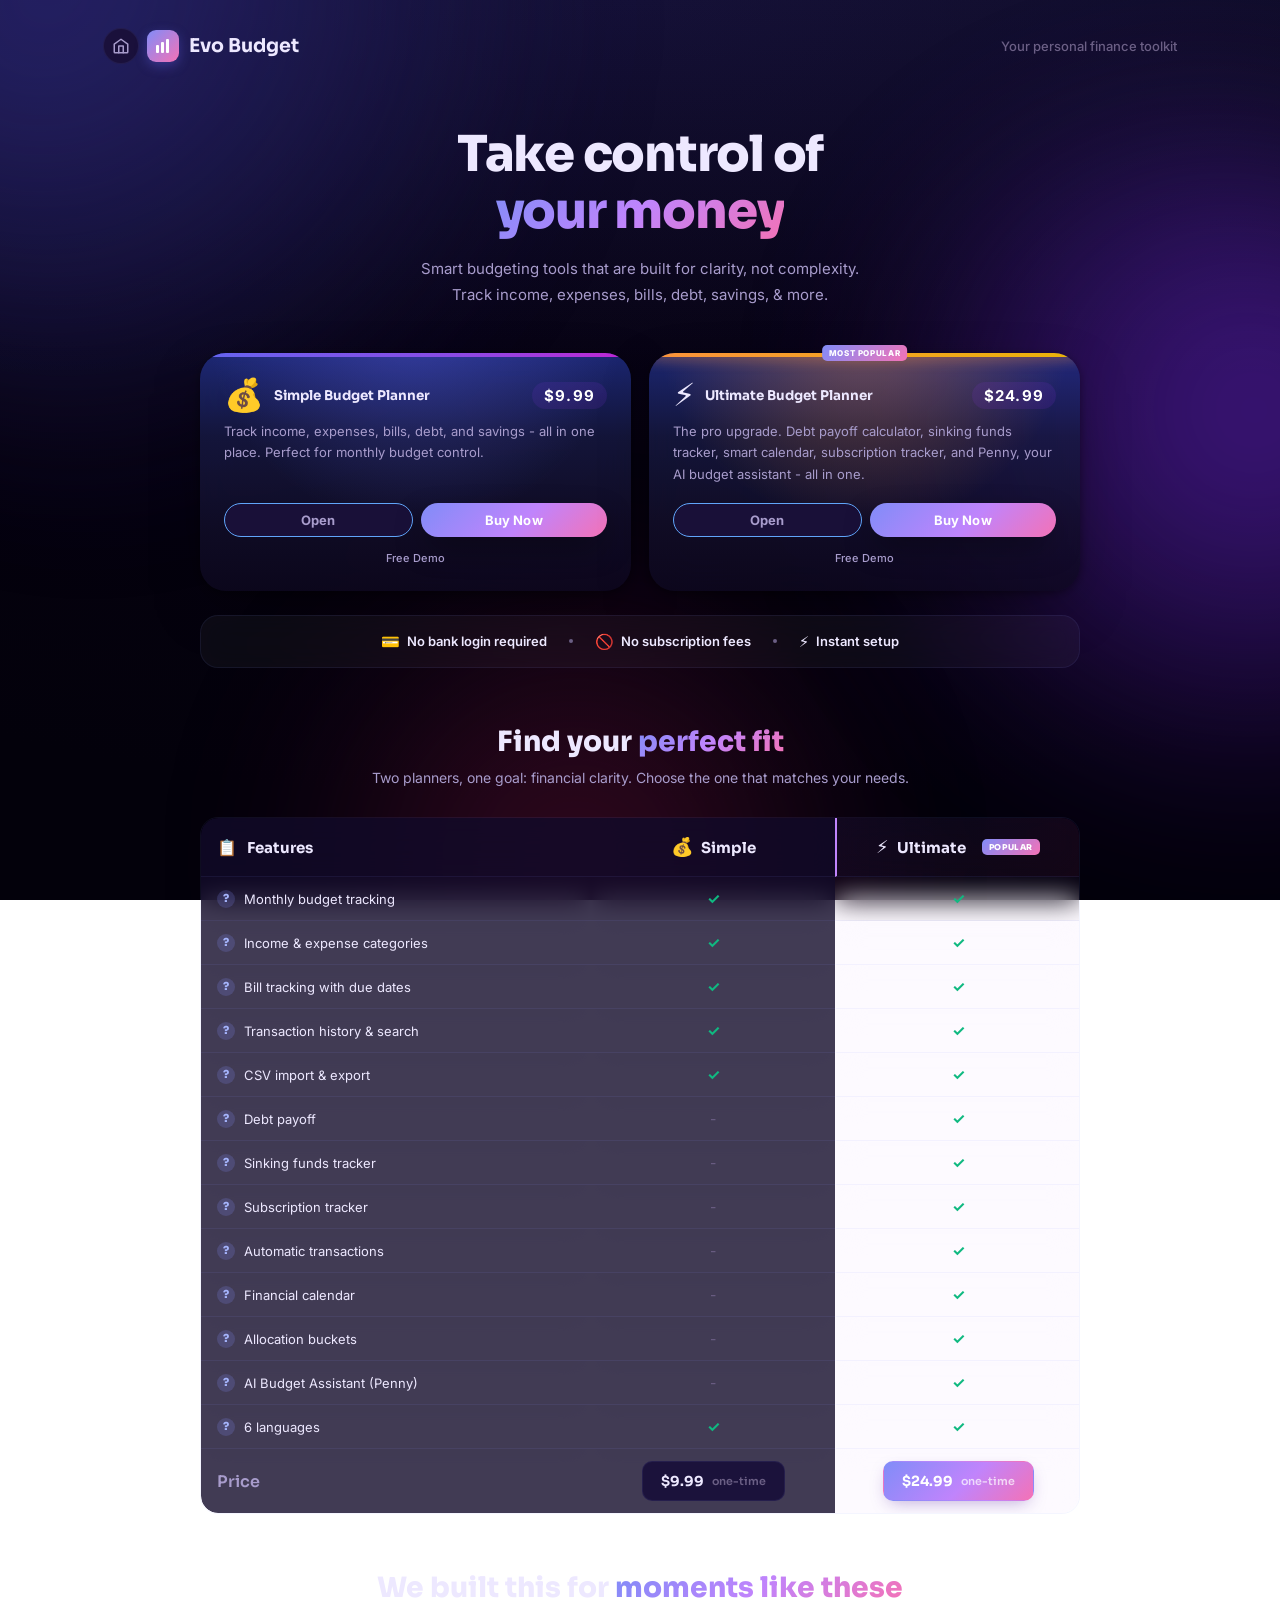
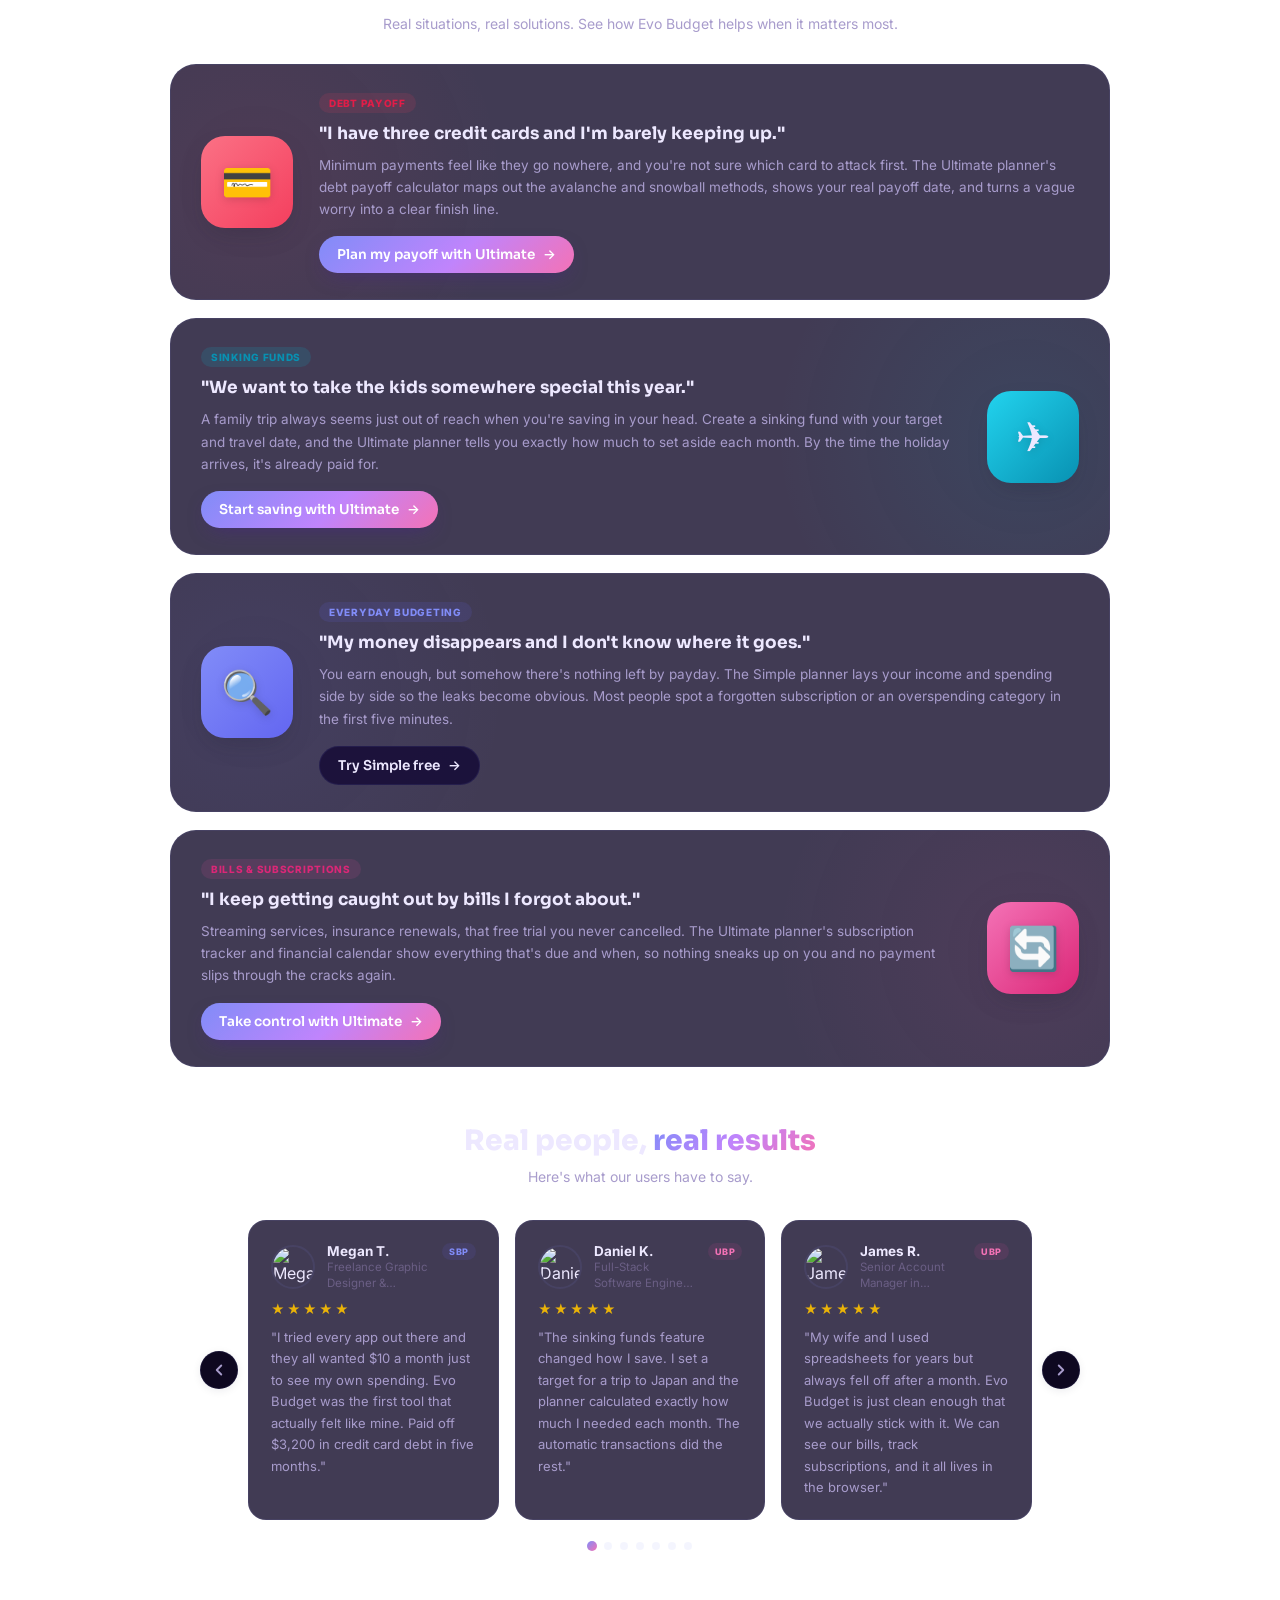
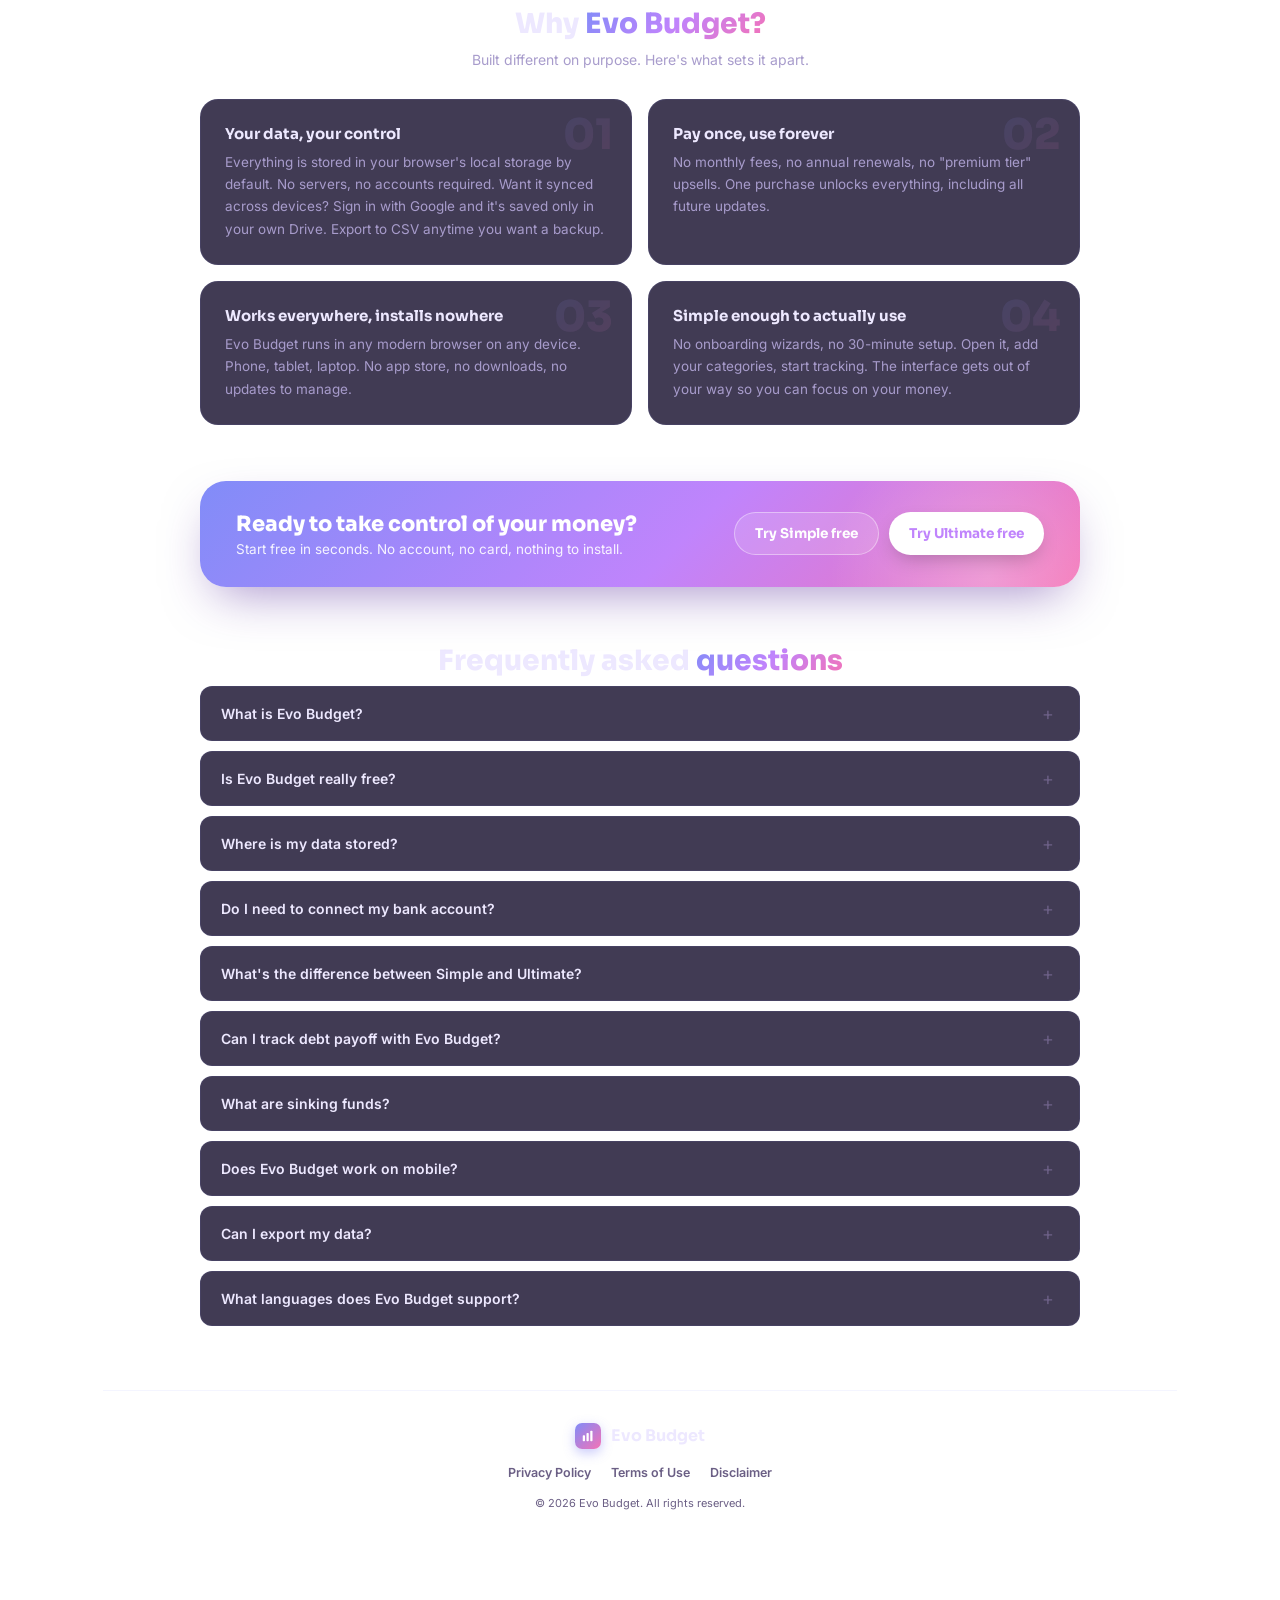
==== commit 8081af9f: "Add the Evo Hub homepage (home.html) as the new top-level landing page, with Evo Budget as its first" ====
--- a/index.html
+++ b/index.html
@@ -30,15 +30,23 @@
     <!-- ═══════════════════ HUB VIEW ═══════════════════ -->
     <div class="view is-active" id="view-hub">
       <header class="topbar">
-        <div class="wordmark">
-          <div class="wordmark-icon">
-            <svg width="16" height="16" viewBox="0 0 16 16" fill="none" aria-hidden="true">
-              <rect x="1" y="7" width="3" height="8" fill="white" rx="1"/>
-              <rect x="6" y="4" width="3" height="11" fill="white" rx="1"/>
-              <rect x="11" y="1" width="3" height="14" fill="white" rx="1"/>
+        <div class="tool-topbar-left">
+          <a class="btn-back-round" href="home.html" aria-label="Back to Evo Hub" title="Back to Evo Hub">
+            <svg width="18" height="18" viewBox="0 0 24 24" fill="none" stroke="currentColor" stroke-width="2" stroke-linecap="round" stroke-linejoin="round" aria-hidden="true">
+              <path d="M3 9.5L12 3l9 6.5V20a1 1 0 0 1-1 1H4a1 1 0 0 1-1-1V9.5z"/>
+              <path d="M9 21V12h6v9"/>
             </svg>
-          </div>
-          Evo Budget
+          </a>
+          <div class="wordmark">
+            <div class="wordmark-icon">
+              <svg width="16" height="16" viewBox="0 0 16 16" fill="none" aria-hidden="true">
+                <rect x="1" y="7" width="3" height="8" fill="white" rx="1"/>
+                <rect x="6" y="4" width="3" height="11" fill="white" rx="1"/>
+                <rect x="11" y="1" width="3" height="14" fill="white" rx="1"/>
+              </svg>
+            </div>
+            Evo Budget
+          </div>
         </div>
         <span class="topbar-tagline">Your personal finance toolkit</span>
       </header>
--- a/style.css
+++ b/style.css
@@ -183,6 +183,7 @@
   transition: color .15s, background .15s;
 }
 .btn-back-round:hover { color: var(--grad-indigo); background: rgba(99,102,241,.08); }
+a.btn-back-round { text-decoration: none; }
 .btn-icon {
   appearance: none; border: 1px solid var(--border-faint);
   background: var(--surface-strong);
@@ -229,15 +230,25 @@
   flex: 1 1 auto; min-height: 0;
   overflow-y: auto; overflow-x: hidden;
   padding: 0 24px 48px;
-  /* Opaque (not transparent like .tool-sticky above) - the content here is
-     dense, near-edge-to-edge cards, unlike the hub page's much roomier
-     layout. Letting the animated backdrop blobs show through was fine
-     there but reads as an ugly hard-edged glow here: the cards block most
-     of the width, so the blob is only visible in a thin gutter right next
-     to them, with nowhere near enough room to fade out gradually first. */
-  background: var(--surface-solid); border: none;
+  background: none; border: none;         /* no fill, no edge - fully transparent */
   scrollbar-width: none;                  /* Firefox: no visible scrollbar */
   -ms-overflow-style: none;               /* legacy Edge */
+}
+/* .panel/.scard normally use backdrop-filter:blur() for a frosted-glass
+   look, which is fine over the hub page's large, sparsely-spaced
+   .tool-card - but here the cards run near edge-to-edge against a vividly
+   colored animated backdrop, and the blur samples that color from just
+   outside each card, smearing it into a glowing rim right at the border.
+   Dropping the blur keeps the same transparent surface color without that
+   halo, everywhere in the scrollable dashboard content. box-shadow is the
+   same story one layer down - --shadow-card is an explicitly colored
+   shadow (e.g. a vivid pink in Synthwave), not a neutral drop shadow, so
+   it reads as its own glow around every card regardless of the blur fix. */
+.tool-shell .app-scroll .panel,
+.tool-shell .app-scroll .scard,
+.tool-shell .app-scroll .pro-stat {
+  backdrop-filter: none; -webkit-backdrop-filter: none;
+  box-shadow: none;
 }
 /* WebKit/Blink: no visible scrollbar (still scrolls, still wheel/touch/keys) */
 .tool-shell .app-scroll::-webkit-scrollbar { width: 0; height: 0; display: none; }
@@ -431,6 +442,30 @@
   font-size: 15px; color: var(--text-secondary); max-width: 680px;
   margin: 0 auto; line-height: 1.75;
 }
+/* Evo Hub landing page (home.html) - a level above the Evo Budget hub
+   above: same visual language, reused verbatim where possible. */
+.hub-hero-badge {
+  display: inline-flex; align-items: center; gap: 6px;
+  font-size: 12px; font-weight: 700; color: var(--grad-indigo);
+  background: rgba(99,102,241,.1); border: 1px solid rgba(99,102,241,.25);
+  padding: 6px 14px; border-radius: var(--radius-pill); margin-bottom: 18px;
+}
+.hub-hero-ctas { display: flex; align-items: center; justify-content: center; gap: 12px; margin-top: 26px; flex-wrap: wrap; }
+a.btn { text-decoration: none; }
+.lp-section--tools { max-width: 1120px; }
+.tool-grid--hub { grid-template-columns: repeat(3, 1fr); max-width: 1120px; }
+@media (max-width: 900px) { .tool-grid--hub { grid-template-columns: repeat(2, 1fr); max-width: 620px; } }
+@media (max-width: 560px) { .tool-grid--hub { grid-template-columns: 1fr; max-width: 380px; } }
+.tool-card-badge {
+  display: inline-flex; align-items: center; gap: 5px; align-self: flex-start;
+  font-size: 10.5px; font-weight: 800; letter-spacing: .04em; text-transform: uppercase;
+  padding: 4px 10px; border-radius: var(--radius-pill);
+}
+.tool-card-badge--live { background: rgba(16,185,129,.14); color: #10b981; }
+.tool-card-badge--soon { background: rgba(148,132,255,.14); color: var(--text-faint); }
+.tool-card--soon { opacity: .6; }
+.tool-card--soon:hover { transform: none; box-shadow: var(--shadow-card); }
+.tool-card--soon .tool-card-icon { filter: grayscale(.4); }
 .tool-grid {
   display: grid; grid-template-columns: repeat(2, 1fr);
   gap: 18px; max-width: 880px; margin: 0 auto;
@@ -816,12 +851,23 @@
 
 /* Onboarding banner */
 .onboard-banner {
+  position: relative;
   background: linear-gradient(135deg, rgba(99,102,241,.08), rgba(236,72,153,.06));
   border: 1px dashed rgba(99,102,241,.3); border-radius: var(--radius-md);
   padding: 22px 24px; margin-bottom: 18px;
 }
+.onboard-close-btn {
+  position: absolute; top: 12px; right: 12px;
+  width: 26px; height: 26px; border-radius: 50%; flex-shrink: 0;
+  border: none; background: rgba(99,102,241,.1); color: var(--text-secondary);
+  display: flex; align-items: center; justify-content: center;
+  cursor: pointer; font-size: 13px; line-height: 1; padding: 0;
+  transition: background .15s, color .15s;
+}
+.onboard-close-btn:hover { background: rgba(99,102,241,.2); color: var(--text-primary); }
 .onboard-title {
   font-size: 15px; font-weight: 700; margin-bottom: 10px; color: var(--text-primary);
+  padding-right: 30px;
 }
 .onboard-steps { display: flex; flex-direction: column; gap: 8px; }
 .onboard-sample-row { display: flex; align-items: center; gap: 10px; flex-wrap: wrap; margin-top: 14px; }
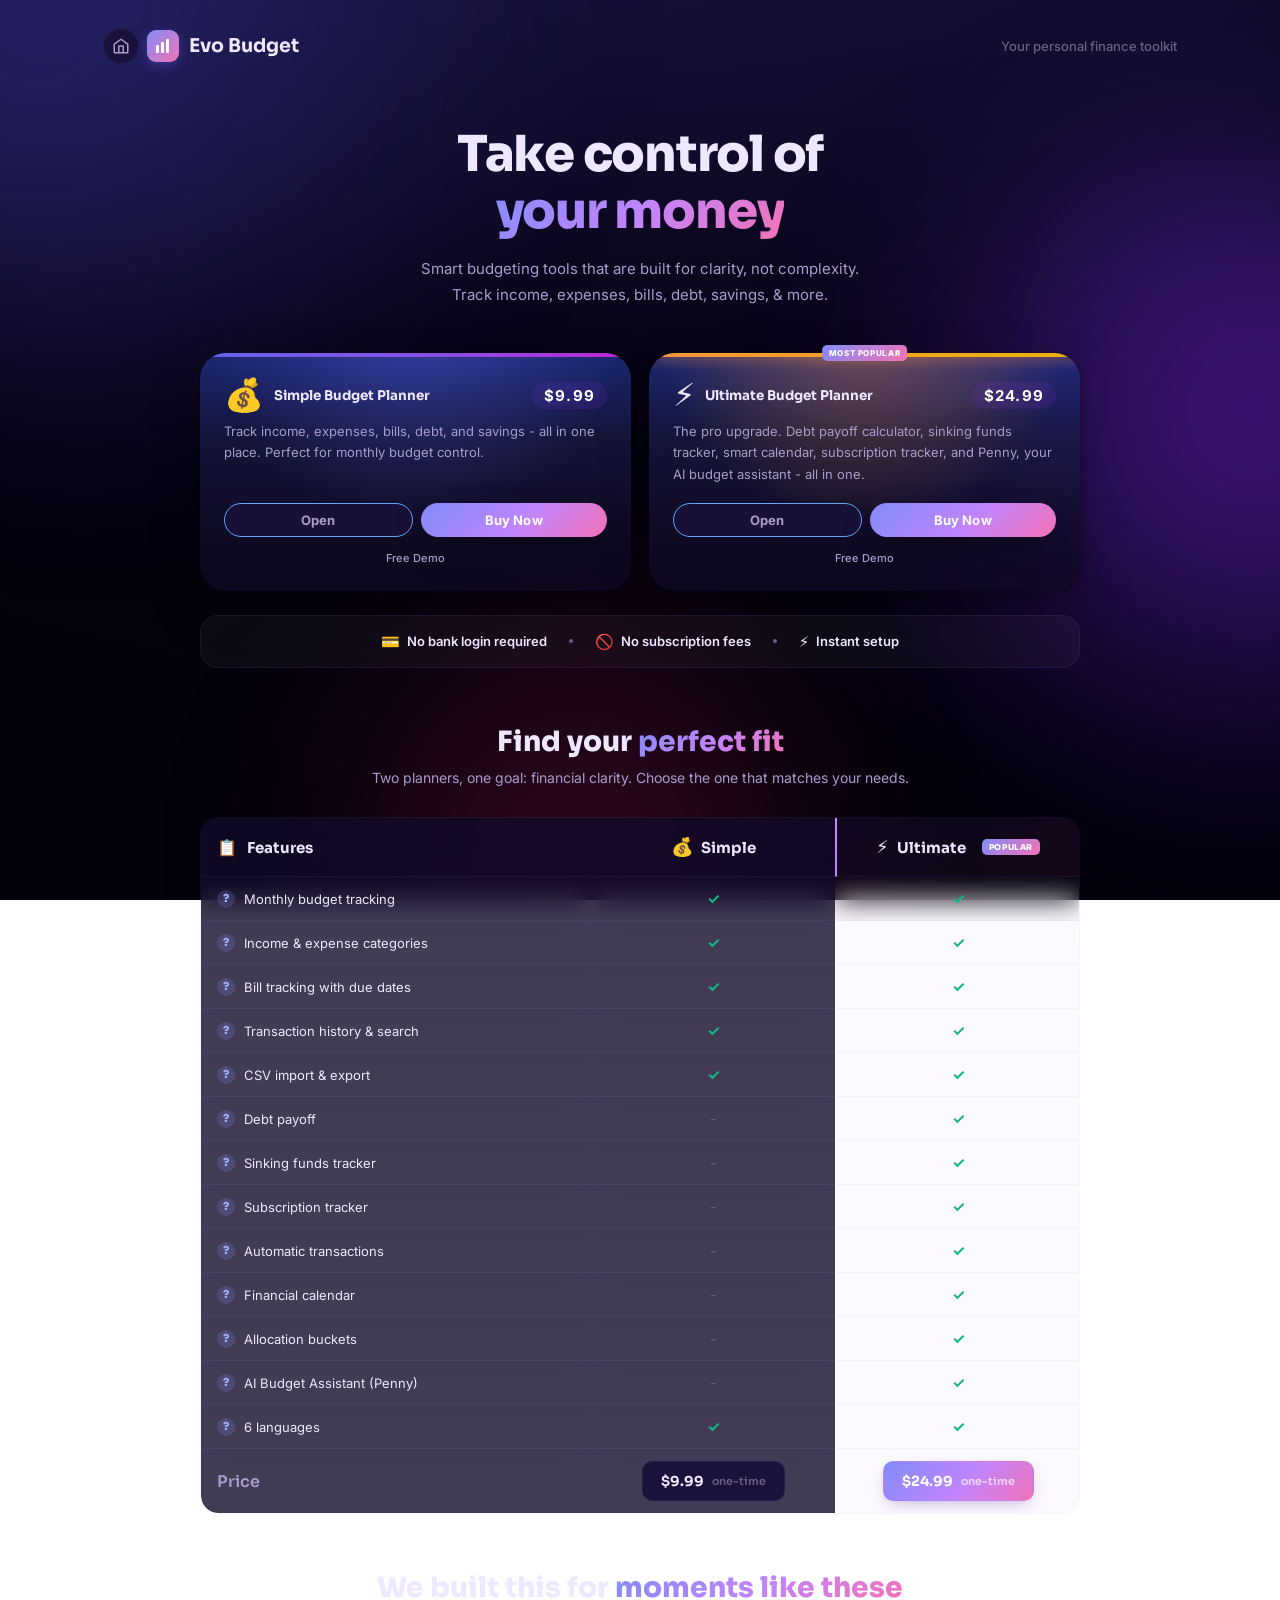
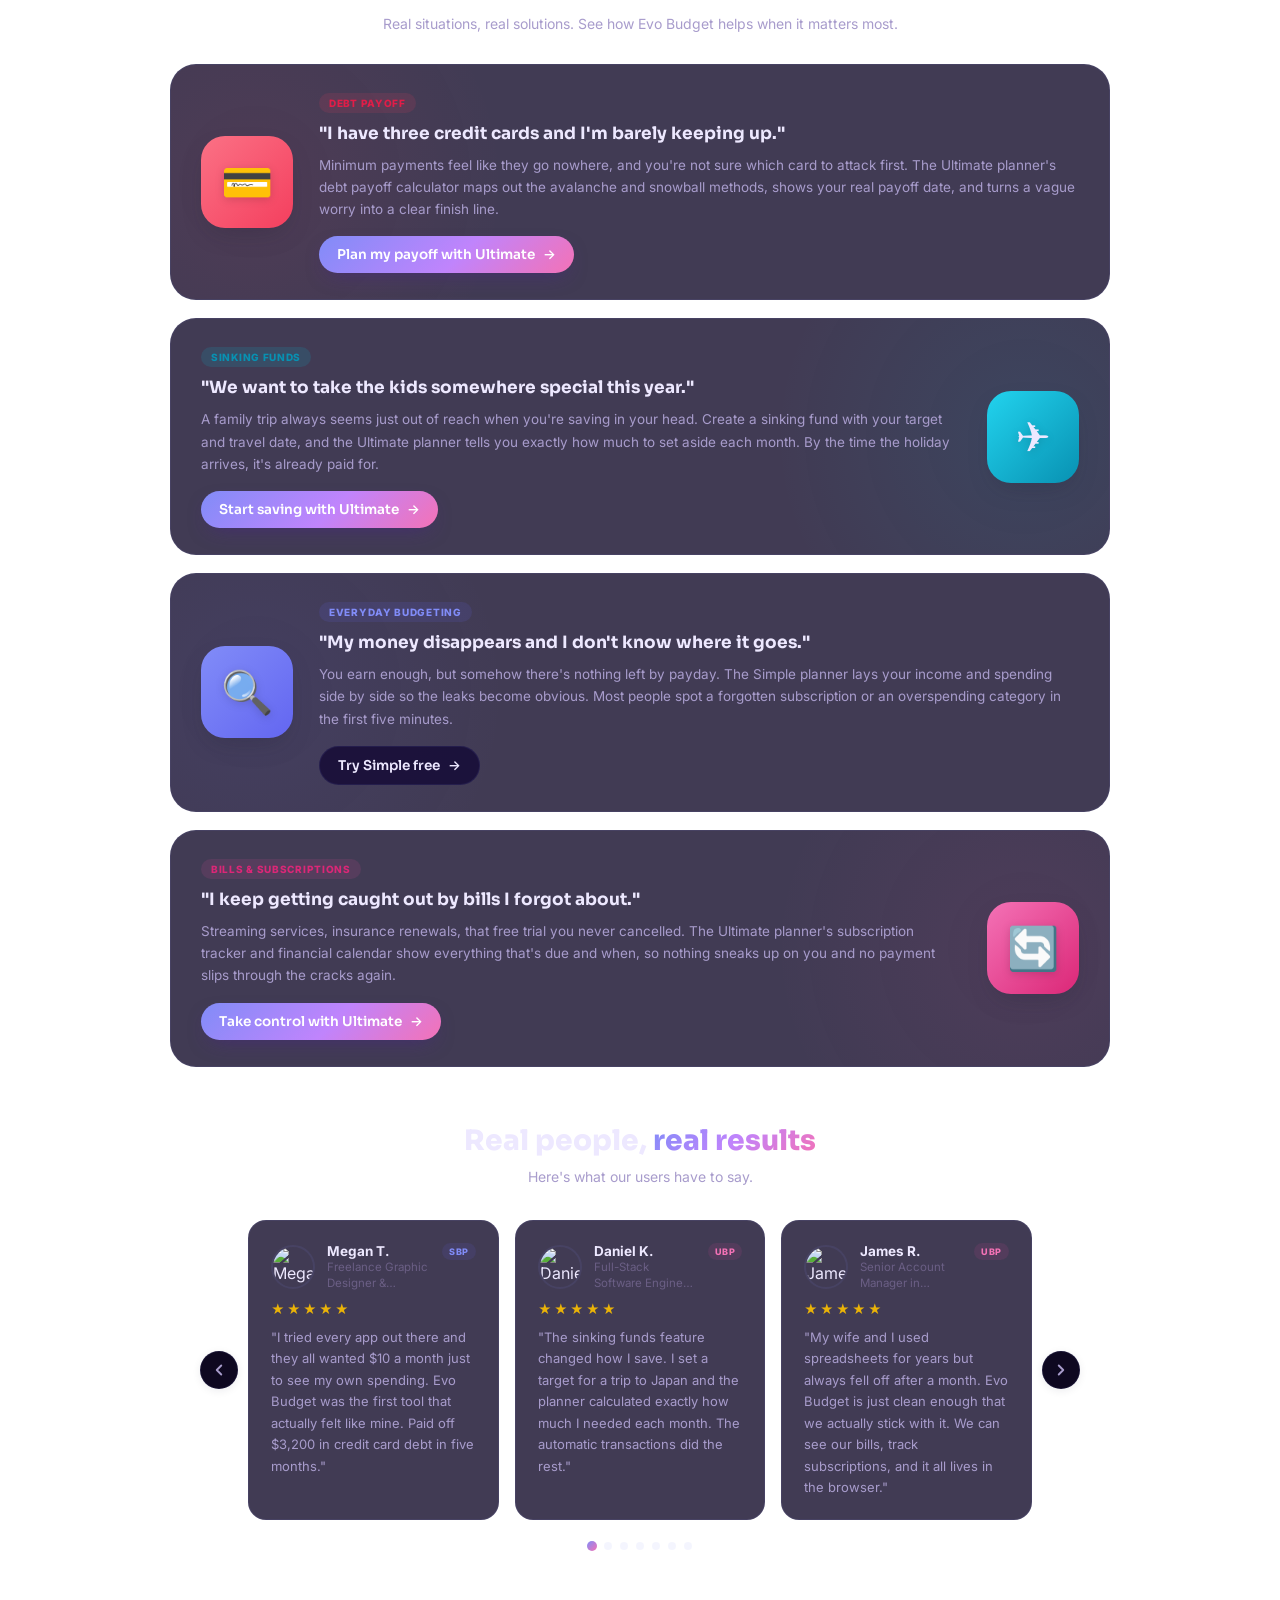
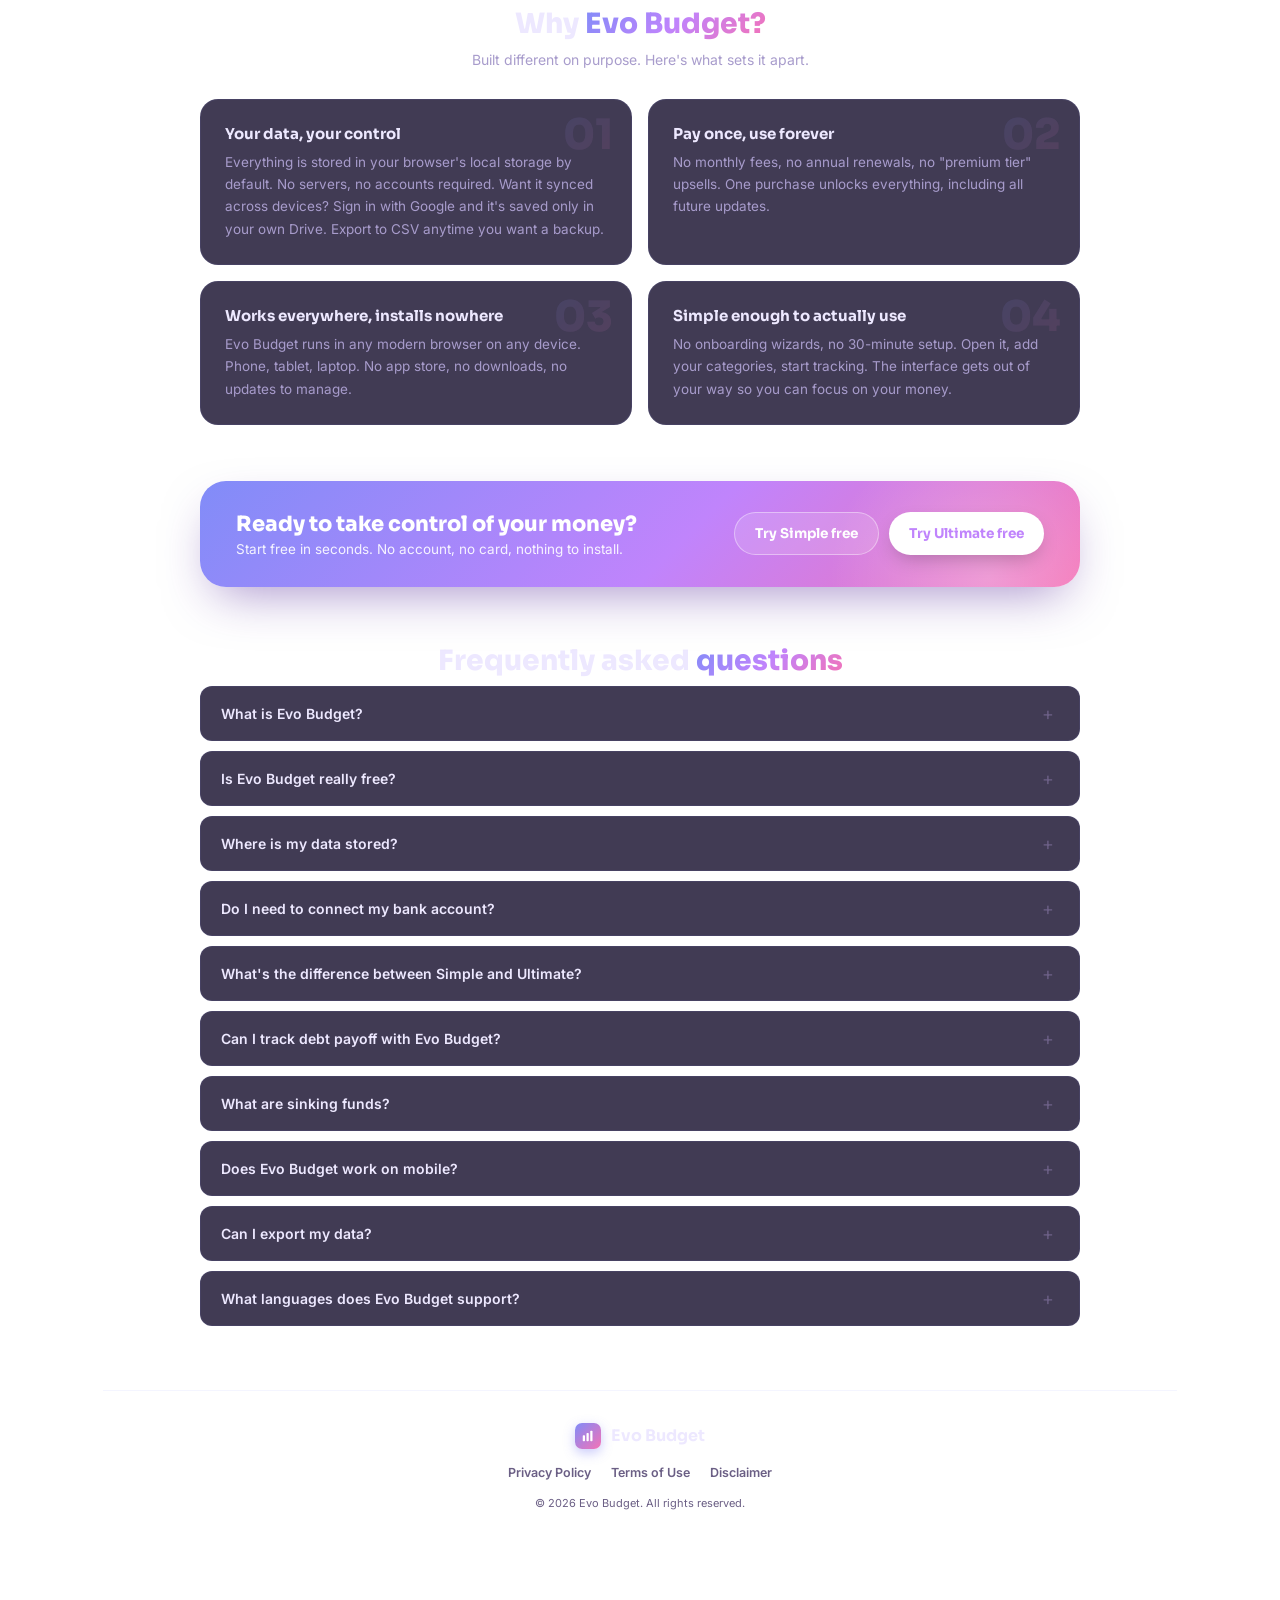
==== commit 607a497e: "Make the Home button match Guide/Settings size and style (SBP + UBP) Home (#backToHub) used .btn-bac" ====
--- a/index.html
+++ b/index.html
@@ -317,8 +317,8 @@
 
       <div class="tool-sticky">
       <header class="topbar tool-topbar">
-        <button class="btn-back-round" id="backToHub" type="button" aria-label="Back to all tools">
-          <svg width="19" height="19" viewBox="0 0 24 24" fill="none" stroke="currentColor" stroke-width="2" stroke-linecap="round" stroke-linejoin="round" aria-hidden="true">
+        <button class="btn-icon" id="backToHub" type="button" aria-label="Back to all tools">
+          <svg width="18" height="18" viewBox="0 0 24 24" fill="none" stroke="currentColor" stroke-width="2" stroke-linecap="round" stroke-linejoin="round" aria-hidden="true">
             <path d="M3 9.5L12 3l9 6.5V20a1 1 0 0 1-1 1H4a1 1 0 0 1-1-1V9.5z"/>
             <path d="M9 21V12h6v9"/>
           </svg>
--- a/style.css
+++ b/style.css
@@ -442,30 +442,13 @@
   font-size: 15px; color: var(--text-secondary); max-width: 680px;
   margin: 0 auto; line-height: 1.75;
 }
-/* Evo Hub landing page (home.html) - a level above the Evo Budget hub
-   above: same visual language, reused verbatim where possible. */
-.hub-hero-badge {
-  display: inline-flex; align-items: center; gap: 6px;
-  font-size: 12px; font-weight: 700; color: var(--grad-indigo);
-  background: rgba(99,102,241,.1); border: 1px solid rgba(99,102,241,.25);
-  padding: 6px 14px; border-radius: var(--radius-pill); margin-bottom: 18px;
-}
-.hub-hero-ctas { display: flex; align-items: center; justify-content: center; gap: 12px; margin-top: 26px; flex-wrap: wrap; }
+/* home.html (Evo Hub landing page) intentionally does NOT reuse this hub's
+   layout - it has its own bespoke component CSS inline in its own <head>,
+   so it reads as a distinct page rather than an extension of this one.
+   a.btn stays here since it's a genuinely shared fix (anchors styled as
+   .btn need the underline removed, same as everywhere else this class
+   is used). */
 a.btn { text-decoration: none; }
-.lp-section--tools { max-width: 1120px; }
-.tool-grid--hub { grid-template-columns: repeat(3, 1fr); max-width: 1120px; }
-@media (max-width: 900px) { .tool-grid--hub { grid-template-columns: repeat(2, 1fr); max-width: 620px; } }
-@media (max-width: 560px) { .tool-grid--hub { grid-template-columns: 1fr; max-width: 380px; } }
-.tool-card-badge {
-  display: inline-flex; align-items: center; gap: 5px; align-self: flex-start;
-  font-size: 10.5px; font-weight: 800; letter-spacing: .04em; text-transform: uppercase;
-  padding: 4px 10px; border-radius: var(--radius-pill);
-}
-.tool-card-badge--live { background: rgba(16,185,129,.14); color: #10b981; }
-.tool-card-badge--soon { background: rgba(148,132,255,.14); color: var(--text-faint); }
-.tool-card--soon { opacity: .6; }
-.tool-card--soon:hover { transform: none; box-shadow: var(--shadow-card); }
-.tool-card--soon .tool-card-icon { filter: grayscale(.4); }
 .tool-grid {
   display: grid; grid-template-columns: repeat(2, 1fr);
   gap: 18px; max-width: 880px; margin: 0 auto;
@@ -722,7 +705,7 @@
 }
 .flow-bar {
   height: 100%; border-radius: var(--radius-pill);
-  transition: width .4s var(--ease);
+  transition: width .5s var(--ease);
 }
 .flow-bar--exp { background: rgba(30,27,46,.18); }
 .flow-amounts { display: flex; flex-direction: column; gap: 2px; text-align: right; }
@@ -939,7 +922,7 @@
 }
 .prog-bar {
   height: 100%; border-radius: var(--radius-pill);
-  transition: width .35s var(--ease);
+  transition: width .5s var(--ease);
 }
 .prog-bar--normal { background: linear-gradient(90deg, #6366f1, #c026d3); }
 .prog-bar--income { background: linear-gradient(90deg, #10b981, #06b6d4); }
@@ -2250,6 +2233,29 @@
 .donut-hover-pct { transition: opacity .15s; }
 .donut-hover-lbl { transition: opacity .15s; }
 
+/* ── Dashboard entrance animation (SBP + UBP, both layouts) ──────
+   .dash-anim-in IS the "before" state (JS adds it on mount); adding
+   .is-visible a frame later is what triggers the transition, staggered
+   per element via --dash-anim-i (set inline by animateCardsIn). Arc/bar/
+   pie draw-in for donuts, gauges, radial rings and pie wedges is handled
+   entirely through transient inline styles in charts.js's
+   animateDashboardEntrance() - no CSS needed for those, since they reuse
+   transitions those elements already have (or the animator appends one
+   inline). This block only covers the card/row fade+rise. */
+.dash-anim-in {
+  opacity: 0;
+  transform: translateY(10px);
+}
+.dash-anim-in.is-visible {
+  opacity: 1;
+  transform: translateY(0);
+  transition: opacity .5s var(--ease), transform .5s var(--ease);
+  transition-delay: calc(var(--dash-anim-i, 0) * 45ms);
+}
+@media (prefers-reduced-motion: reduce) {
+  .dash-anim-in { opacity: 1 !important; transform: none !important; transition: none !important; }
+}
+
 /* ── Calendar day selection ───────────────────────────────────── */
 .cal-cell { cursor: pointer; transition: background .15s; }
 .cal-cell:hover:not(.cal-empty) { background: rgba(99,102,241,.08); }
@@ -3049,22 +3055,27 @@
 }
 .penny-drawer-panel {
   position: absolute; top: 50%; left: 50%;
-  width: min(572px, 92vw); max-height: min(952px, 92vh);
+  width: min(1040px, 90vw); max-height: min(952px, 92vh);
   background: linear-gradient(160deg, rgba(255,255,255,.8) 0%, rgba(248,247,255,.8) 45%, rgba(253,246,250,.8) 100%);
   backdrop-filter: blur(24px) saturate(160%); -webkit-backdrop-filter: blur(24px) saturate(160%);
   border: 1px solid var(--border-faint); border-radius: 24px;
   box-shadow: 0 32px 80px -20px rgba(15,12,25,.5), 0 12px 32px -12px rgba(15,12,25,.3);
   display: flex; flex-direction: column; overflow: hidden;
-  transform: translate(-50%, -50%) translateY(10px) scale(.94);
-  opacity: 0;
-  transition: transform .3s var(--ease), opacity .22s var(--ease);
+  /* Sleek entrance: a soft upward drift + scale + blur-in on an
+     ease-out-expo-style curve, rather than a plain fade. */
+  transform: translate(-50%, -50%) translateY(16px) scale(.92);
+  opacity: 0; filter: blur(6px);
+  transition: transform .4s cubic-bezier(.16,1,.3,1), opacity .28s var(--ease), filter .32s var(--ease);
 }
 [data-theme="dark"] .penny-drawer-panel {
   background: linear-gradient(160deg, rgba(23,18,42,.8) 0%, rgba(14,8,32,.8) 55%, rgba(28,16,36,.8) 100%);
 }
 .penny-drawer.is-open { pointer-events: auto; }
 .penny-drawer.is-open .penny-drawer-scrim { opacity: 1; }
-.penny-drawer.is-open .penny-drawer-panel { transform: translate(-50%, -50%) translateY(0) scale(1); opacity: 1; }
+.penny-drawer.is-open .penny-drawer-panel { transform: translate(-50%, -50%) translateY(0) scale(1); opacity: 1; filter: blur(0); }
+@media (prefers-reduced-motion: reduce) {
+  .penny-drawer-panel { transition: opacity .2s ease; filter: none; transform: translate(-50%, -50%); }
+}
 
 .penny-drawer-header { display: flex; align-items: center; gap: 12px; padding: 18px 18px 10px; flex-shrink: 0; }
 .penny-avatar {
@@ -3092,12 +3103,30 @@
 }
 .penny-msg-avatar svg { display: block; width: 100%; height: 100%; }
 .penny-msg-bubble {
-  max-width: 78%; padding: 9px 13px; border-radius: 16px; font-size: 13px; line-height: 1.5;
+  /* Capped in absolute terms too (not just 78%) - now that the panel can
+     be over 1000px wide, an uncapped percentage would stretch a reply
+     into an uncomfortably long line length. */
+  max-width: min(78%, 620px); padding: 9px 13px; border-radius: 16px; font-size: 13px; line-height: 1.5;
   background: var(--surface-strong); color: var(--text-primary);
 }
 .penny-msg--user .penny-msg-bubble { background: linear-gradient(135deg, var(--grad-indigo), var(--grad-purple) 55%, var(--grad-pink)); color: #fff; border-bottom-right-radius: 4px; }
 .penny-msg--penny .penny-msg-bubble { border-bottom-left-radius: 4px; }
 .penny-msg-text { white-space: pre-wrap; word-break: break-word; }
+/* Lightweight markdown Penny's own replies are formatted into
+   (pennyFormatMarkdown in penny.js) - never used for the user's own
+   messages, which stay as plain text. */
+.penny-msg-text p { margin: 0 0 8px; }
+.penny-msg-text p:last-child { margin-bottom: 0; }
+.penny-msg-text strong { font-weight: 700; color: var(--text-primary); }
+.penny-msg-text h4 {
+  font-family: var(--font-display); font-size: 13px; font-weight: 800;
+  color: var(--text-primary); margin: 10px 0 4px; letter-spacing: -.005em;
+}
+.penny-msg-text h4:first-child { margin-top: 0; }
+.penny-msg-text ul, .penny-msg-text ol { margin: 4px 0 8px; padding-left: 18px; }
+.penny-msg-text ul:last-child, .penny-msg-text ol:last-child { margin-bottom: 0; }
+.penny-msg-text li { margin-bottom: 3px; }
+.penny-msg-text li:last-child { margin-bottom: 0; }
 .penny-msg--error .penny-msg-bubble--error { border: 1px solid rgba(239,68,68,.3); }
 .penny-err-action { margin-top: 8px; }
 
@@ -3119,6 +3148,10 @@
 .penny-chart-block .flow-bar { height: 100%; border-radius: 4px; }
 
 .penny-quick-actions { display: flex; flex-wrap: wrap; gap: 6px; padding: 0 18px 12px; flex-shrink: 0; }
+/* Compact pills, not full-size buttons - on the wider panel a row of
+   default .btn-sm chips would otherwise read as a second, oversized menu
+   rather than a few quick suggestions. */
+.penny-qp-btn { font-size: 11.5px; padding: 6px 11px; }
 .penny-input-row { display: flex; padding: 14px 18px; border-top: 1px solid var(--border-faint); flex-shrink: 0; }
 /* Ask button lives inside the pill, anchored to its right edge, rather
    than sitting beside it as a separate element. */
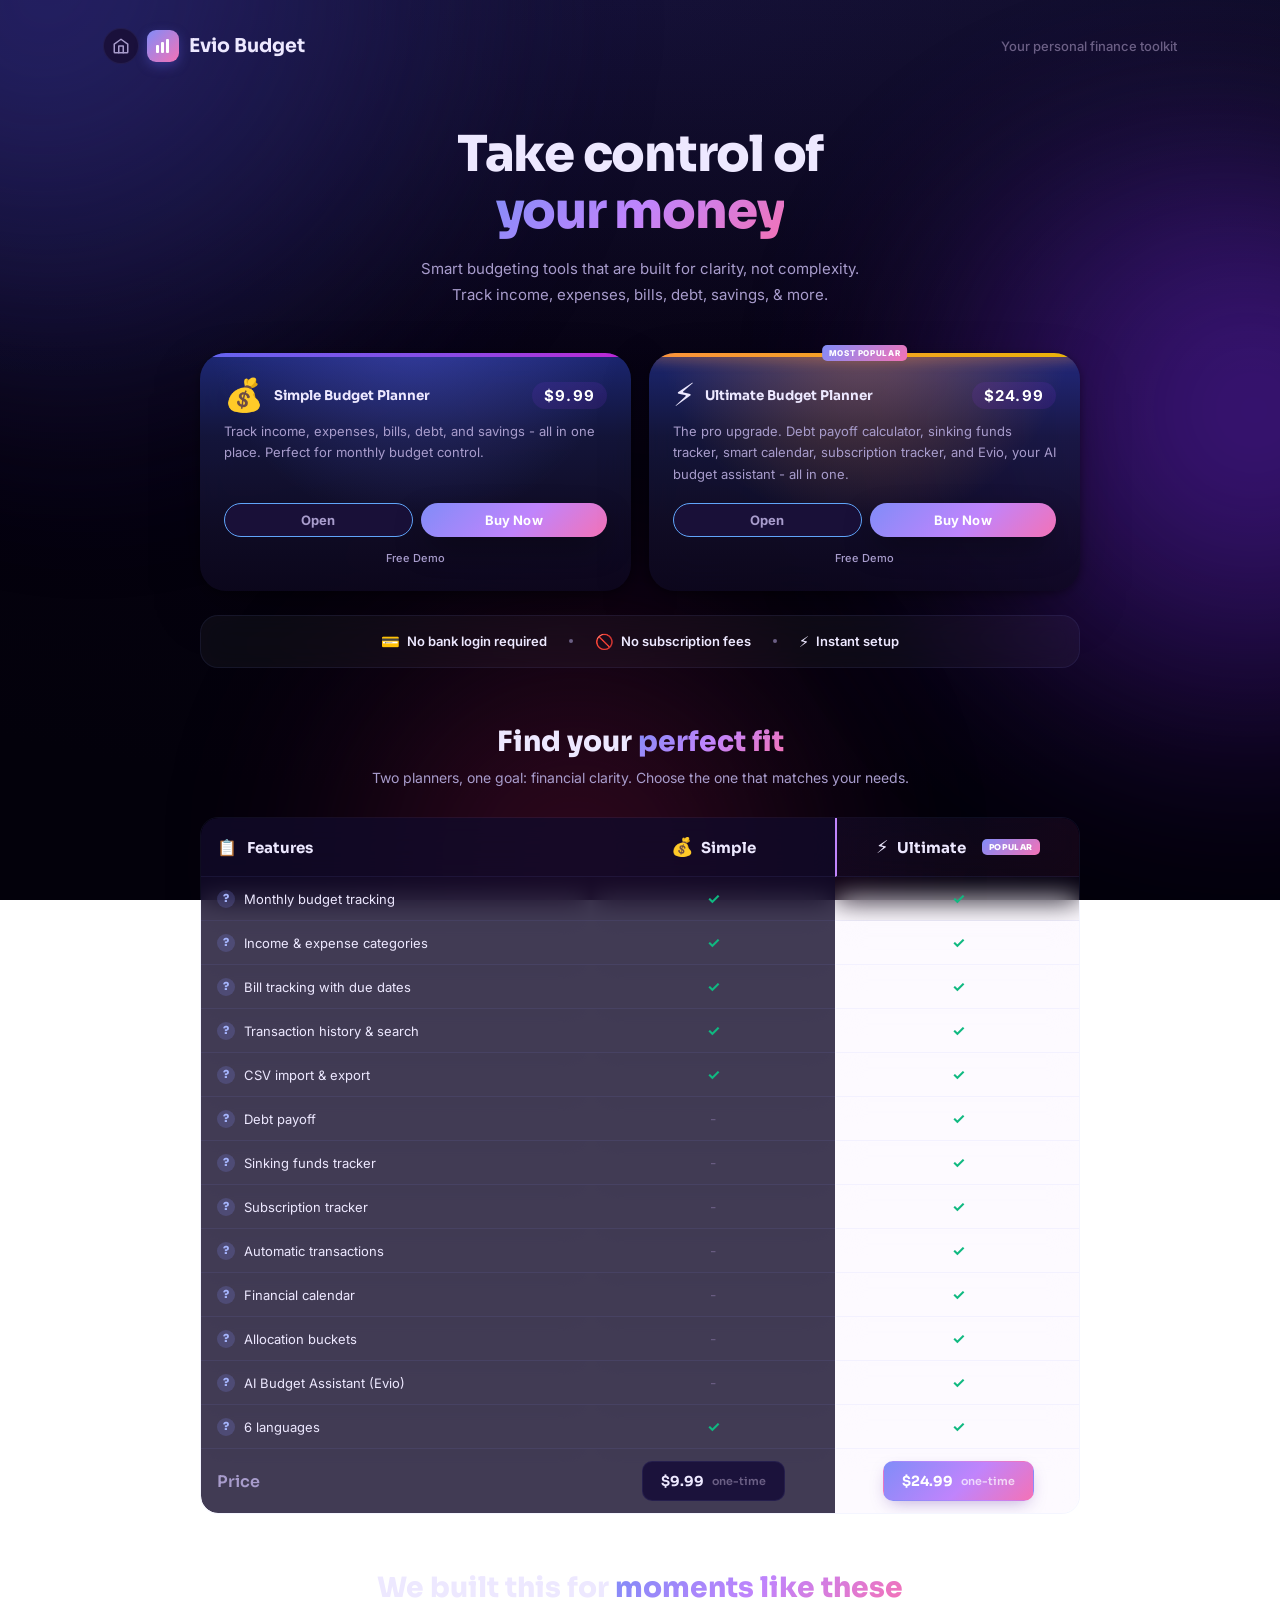
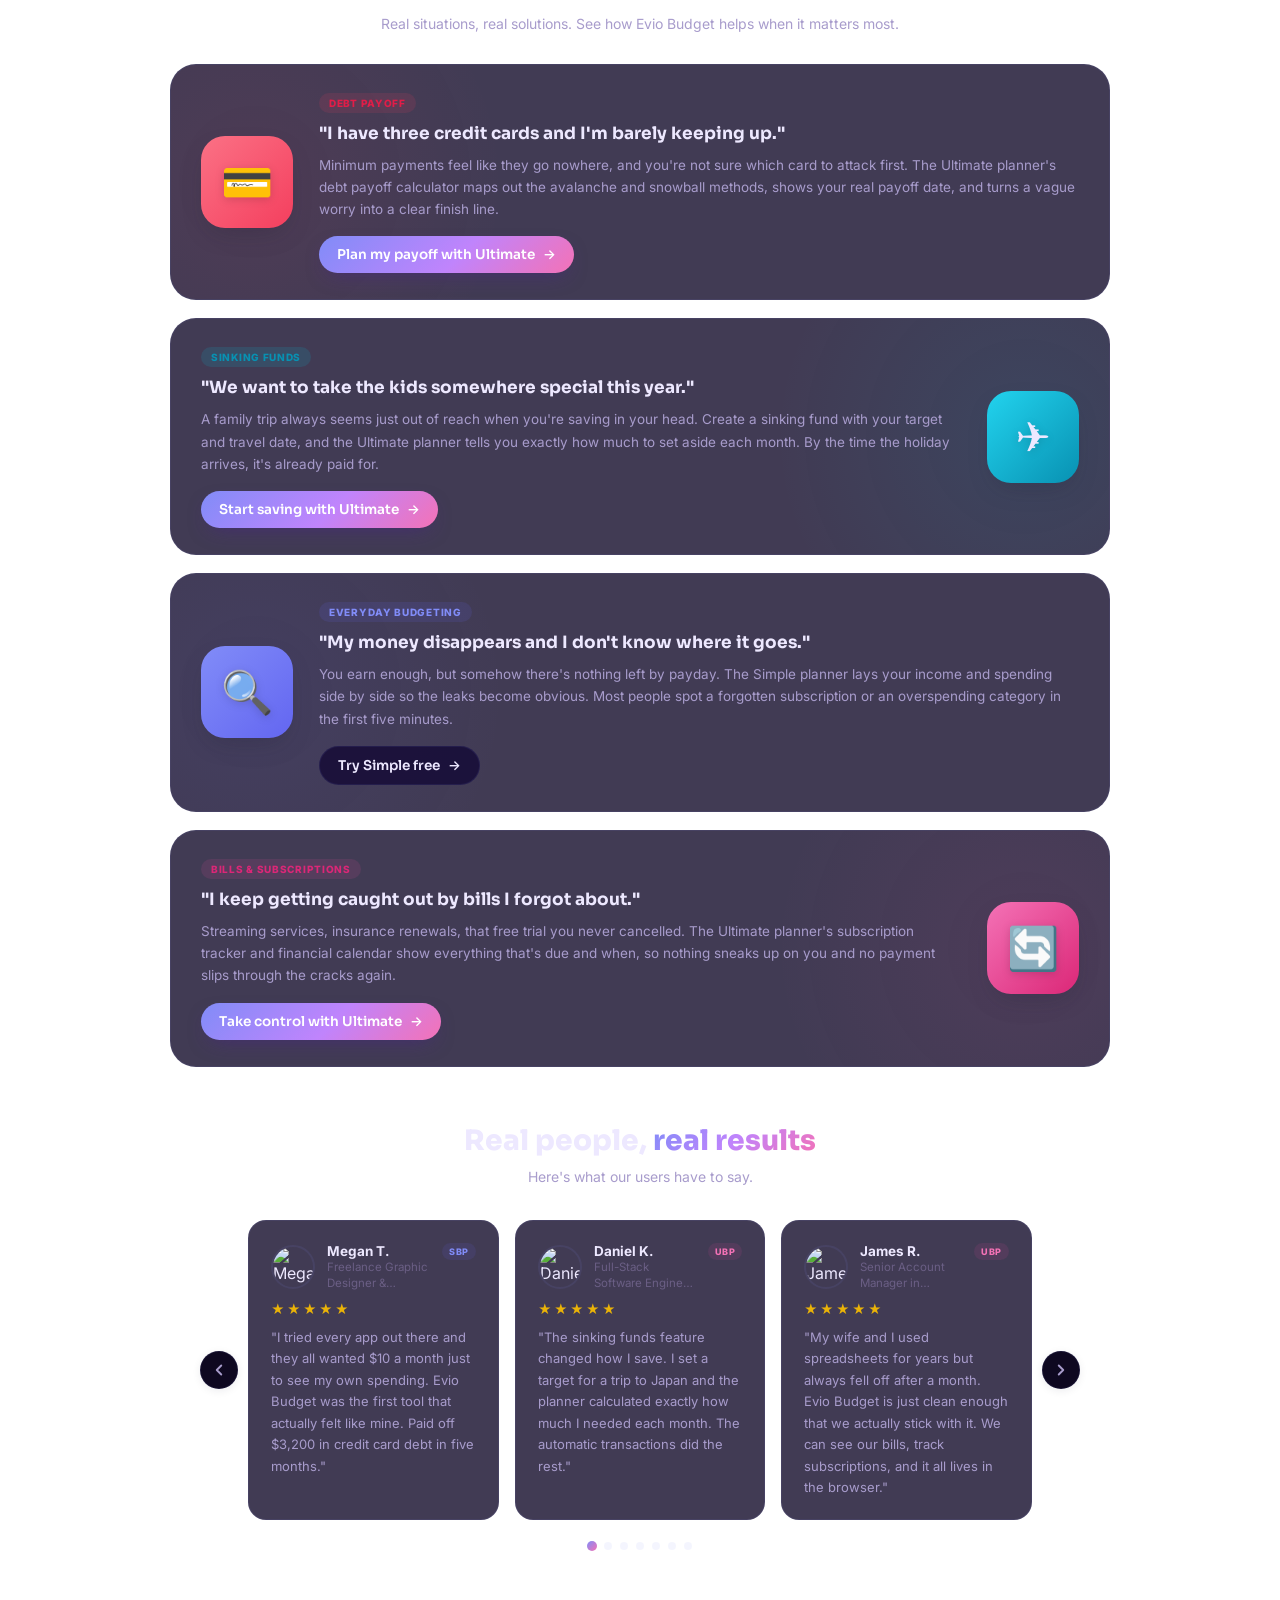
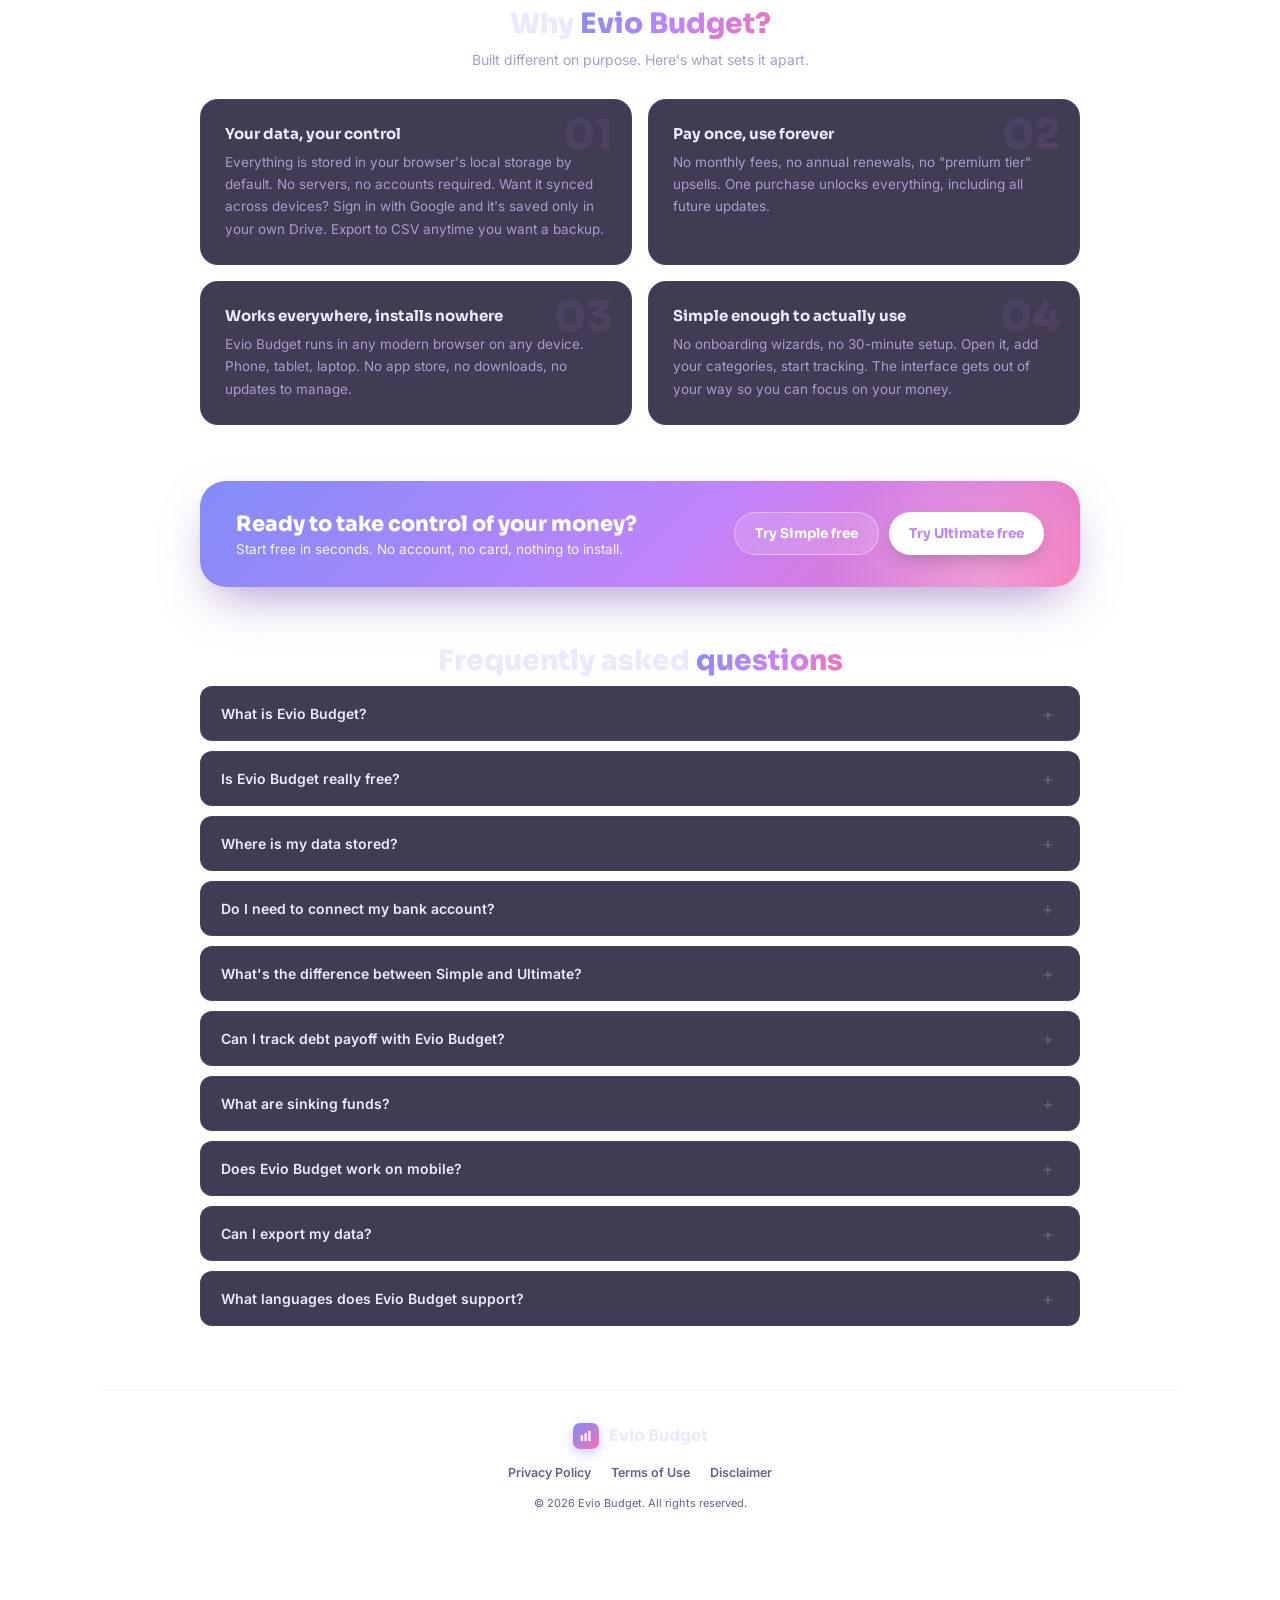
==== commit c5e15b13: "Add private admin analytics dashboard, integrate Evio (Penny) as an analytics assistant, and rebrand" ====
--- a/index.html
+++ b/index.html
@@ -3,10 +3,10 @@
 <head>
   <meta charset="UTF-8" />
   <meta name="viewport" content="width=device-width, initial-scale=1.0" />
-  <title>Evo Budget | Free Personal Budget Planner & Expense Tracker</title>
-  <meta name="description" content="Evo Budget is a free personal budget planner with income tracking, expense categories, bill reminders, debt payoff calculator, sinking funds, and subscription tracker. No bank login required. Your data stays on your device." />
+  <title>Evio Budget | Free Personal Budget Planner & Expense Tracker</title>
+  <meta name="description" content="Evio Budget is a free personal budget planner with income tracking, expense categories, bill reminders, debt payoff calculator, sinking funds, and subscription tracker. No bank login required. Your data stays on your device." />
   <meta name="keywords" content="budget planner, personal budget, expense tracker, monthly budget, debt payoff calculator, sinking fund tracker, subscription tracker, bill tracker, savings goal tracker, money management, free budget app, budget tool, personal finance, no subscription budget app, offline budget planner" />
-  <meta property="og:title" content="Evo Budget | Free Personal Budget Planner & Expense Tracker" />
+  <meta property="og:title" content="Evio Budget | Free Personal Budget Planner & Expense Tracker" />
   <meta property="og:description" content="Take control of your money with smart budgeting tools. Track income, expenses, bills, debt, savings, subscriptions, and sinking funds. All offline, no bank login." />
   <meta property="og:type" content="website" />
   <meta name="twitter:card" content="summary_large_image" />
@@ -31,7 +31,7 @@
     <div class="view is-active" id="view-hub">
       <header class="topbar">
         <div class="tool-topbar-left">
-          <a class="btn-back-round" href="home.html" aria-label="Back to Evo Hub" title="Back to Evo Hub">
+          <a class="btn-back-round" href="home.html" aria-label="Back to Evio Hub" title="Back to Evio Hub">
             <svg width="18" height="18" viewBox="0 0 24 24" fill="none" stroke="currentColor" stroke-width="2" stroke-linecap="round" stroke-linejoin="round" aria-hidden="true">
               <path d="M3 9.5L12 3l9 6.5V20a1 1 0 0 1-1 1H4a1 1 0 0 1-1-1V9.5z"/>
               <path d="M9 21V12h6v9"/>
@@ -45,7 +45,7 @@
                 <rect x="11" y="1" width="3" height="14" fill="white" rx="1"/>
               </svg>
             </div>
-            Evo Budget
+            Evio Budget
           </div>
         </div>
         <span class="topbar-tagline">Your personal finance toolkit</span>
@@ -115,10 +115,10 @@
           <div class="cc cc-label"><button class="cc-info" type="button" data-tip="Split every dollar into needs, wants, and savings automatically. Perfect if you like the 50/30/20 rule but hate the math." aria-label="About Allocation buckets">?</button><span class="cc-label-text">Allocation buckets</span></div>
           <div class="cc cc-sbp"><span class="compare-no">-</span></div>
           <div class="cc cc-ubp"><span class="compare-yes">✓</span></div>
-          <div class="cc cc-label"><button class="cc-info" type="button" data-tip="Ask Penny questions about your budget in plain English and get real, spoken answers - and even charts - using your own data, right in the app." aria-label="About AI Budget Assistant">?</button><span class="cc-label-text">AI Budget Assistant (Penny)</span></div>
-          <div class="cc cc-sbp"><span class="compare-no">-</span></div>
-          <div class="cc cc-ubp"><span class="compare-yes">✓</span></div>
-          <div class="cc cc-label"><button class="cc-info" type="button" data-tip="Use Evo Budget in English, German, French, Spanish, Italian, or Polish. Budget in the language you think in." aria-label="About 6 languages">?</button><span class="cc-label-text">6 languages</span></div>
+          <div class="cc cc-label"><button class="cc-info" type="button" data-tip="Ask Evio questions about your budget in plain English and get real, spoken answers - and even charts - using your own data, right in the app." aria-label="About AI Budget Assistant">?</button><span class="cc-label-text">AI Budget Assistant (Evio)</span></div>
+          <div class="cc cc-sbp"><span class="compare-no">-</span></div>
+          <div class="cc cc-ubp"><span class="compare-yes">✓</span></div>
+          <div class="cc cc-label"><button class="cc-info" type="button" data-tip="Use Evio Budget in English, German, French, Spanish, Italian, or Polish. Budget in the language you think in." aria-label="About 6 languages">?</button><span class="cc-label-text">6 languages</span></div>
           <div class="cc cc-sbp"><span class="compare-yes">✓</span></div>
           <div class="cc cc-ubp"><span class="compare-yes">✓</span></div>
           <div class="cc cc-label cc-price">Price</div>
@@ -130,7 +130,7 @@
       <!-- ── Scenarios (relatable pain points) ───────────── -->
       <section class="lp-section lp-section--wide" id="scenarios" aria-labelledby="scenTitle">
         <h2 class="lp-heading" id="scenTitle">We built this for <span class="grad-text">moments like these</span></h2>
-        <p class="lp-sub">Real situations, real solutions. See how Evo Budget helps when it matters most.</p>
+        <p class="lp-sub">Real situations, real solutions. See how Evio Budget helps when it matters most.</p>
 
         <div class="scen-list">
           <!-- Debt -->
@@ -195,9 +195,9 @@
         <div class="rc-dots" id="rcDots"></div>
       </section>
 
-      <!-- ── Why Evo Budget (objection handling) ─────────── -->
+      <!-- ── Why Evio Budget (objection handling) ─────────── -->
       <section class="lp-section" id="whyFk" aria-labelledby="whyTitle">
-        <h2 class="lp-heading" id="whyTitle">Why <span class="grad-text">Evo Budget?</span></h2>
+        <h2 class="lp-heading" id="whyTitle">Why <span class="grad-text">Evio Budget?</span></h2>
         <p class="lp-sub">Built different on purpose. Here's what sets it apart.</p>
         <div class="why-grid">
           <div class="why-card">
@@ -213,7 +213,7 @@
           <div class="why-card">
             <div class="why-num">03</div>
             <h3 class="why-title">Works everywhere, installs nowhere</h3>
-            <p class="why-desc">Evo Budget runs in any modern browser on any device. Phone, tablet, laptop. No app store, no downloads, no updates to manage.</p>
+            <p class="why-desc">Evio Budget runs in any modern browser on any device. Phone, tablet, laptop. No app store, no downloads, no updates to manage.</p>
           </div>
           <div class="why-card">
             <div class="why-num">04</div>
@@ -244,27 +244,27 @@
 
         <div class="faq-list">
           <details class="faq-item">
-            <summary class="faq-q">What is Evo Budget?</summary>
-            <div class="faq-a">Evo Budget is a personal budget planner and expense tracker that runs entirely in your browser. It includes two tools: the Simple Budget Planner for straightforward monthly budgeting, and the Ultimate Budget Planner which adds a debt payoff calculator, sinking funds tracker, subscription tracker, automatic transactions, a financial calendar, and Penny, an AI budget assistant. No account creation, no bank login, and no subscription required.</div>
-          </details>
-          <details class="faq-item">
-            <summary class="faq-q">Is Evo Budget really free?</summary>
+            <summary class="faq-q">What is Evio Budget?</summary>
+            <div class="faq-a">Evio Budget is a personal budget planner and expense tracker that runs entirely in your browser. It includes two tools: the Simple Budget Planner for straightforward monthly budgeting, and the Ultimate Budget Planner which adds a debt payoff calculator, sinking funds tracker, subscription tracker, automatic transactions, a financial calendar, and Evio, an AI budget assistant. No account creation, no bank login, and no subscription required.</div>
+          </details>
+          <details class="faq-item">
+            <summary class="faq-q">Is Evio Budget really free?</summary>
             <div class="faq-a">Both planners offer a free trial with limited categories and transactions so you can explore every feature. When you're ready to unlock unlimited usage, it's a one-time purchase: $9.99 for the Simple Budget Planner and $24.99 for the Ultimate Budget Planner. There are no monthly or annual subscription fees.</div>
           </details>
           <details class="faq-item">
             <summary class="faq-q">Where is my data stored?</summary>
-            <div class="faq-a">By default, all your financial data is stored locally on your device using your browser's built-in storage, and nothing is sent to a server. If you'd like your data to follow you across devices, you can optionally sign in with Google - your data is then kept in a file in your own Google Drive, never on our servers. Evo Budget never asks for your bank credentials and never transmits your financial information anywhere else. Your budget, transactions, and settings stay entirely under your control.</div>
+            <div class="faq-a">By default, all your financial data is stored locally on your device using your browser's built-in storage, and nothing is sent to a server. If you'd like your data to follow you across devices, you can optionally sign in with Google - your data is then kept in a file in your own Google Drive, never on our servers. Evio Budget never asks for your bank credentials and never transmits your financial information anywhere else. Your budget, transactions, and settings stay entirely under your control.</div>
           </details>
           <details class="faq-item">
             <summary class="faq-q">Do I need to connect my bank account?</summary>
-            <div class="faq-a">No. Evo Budget is designed for manual entry, which gives you full privacy and control over your data. You add your income, expenses, bills, and other transactions yourself. Many users prefer this approach because it keeps them actively engaged with their spending and avoids sharing sensitive bank credentials with third-party services.</div>
+            <div class="faq-a">No. Evio Budget is designed for manual entry, which gives you full privacy and control over your data. You add your income, expenses, bills, and other transactions yourself. Many users prefer this approach because it keeps them actively engaged with their spending and avoids sharing sensitive bank credentials with third-party services.</div>
           </details>
           <details class="faq-item">
             <summary class="faq-q">What's the difference between Simple and Ultimate?</summary>
-            <div class="faq-a">The Simple Budget Planner covers the essentials: income, expenses, bills, debt, and savings categories with transaction tracking and a visual dashboard. The Ultimate Budget Planner includes everything in Simple, plus a debt payoff calculator (avalanche and snowball methods), sinking funds tracker, subscription tracker, automatic recurring transactions, a financial calendar, allocation buckets, and Penny, an AI budget assistant you can ask questions about your own data. Check the comparison table above for a full feature-by-feature breakdown.</div>
-          </details>
-          <details class="faq-item">
-            <summary class="faq-q">Can I track debt payoff with Evo Budget?</summary>
+            <div class="faq-a">The Simple Budget Planner covers the essentials: income, expenses, bills, debt, and savings categories with transaction tracking and a visual dashboard. The Ultimate Budget Planner includes everything in Simple, plus a debt payoff calculator (avalanche and snowball methods), sinking funds tracker, subscription tracker, automatic recurring transactions, a financial calendar, allocation buckets, and Evio, an AI budget assistant you can ask questions about your own data. Check the comparison table above for a full feature-by-feature breakdown.</div>
+          </details>
+          <details class="faq-item">
+            <summary class="faq-q">Can I track debt payoff with Evio Budget?</summary>
             <div class="faq-a">Yes. The Ultimate Budget Planner includes dedicated Debt Payoff tools that support both the avalanche method (highest interest first) and the snowball method (smallest balance first). You can add all your debts, set minimum payments and interest rates, add extra payments, and see a projected payoff timeline. The Simple planner lets you track debt payments as a budget category.</div>
           </details>
           <details class="faq-item">
@@ -272,16 +272,16 @@
             <div class="faq-a">Sinking funds are a budgeting strategy where you set aside a small amount each month for a large, planned expense, like a vacation, car repair, or holiday gifts. The Ultimate Budget Planner lets you create sinking funds with a target amount and target date, then automatically calculates how much you need to save each month to reach your goal on time.</div>
           </details>
           <details class="faq-item">
-            <summary class="faq-q">Does Evo Budget work on mobile?</summary>
-            <div class="faq-a">Yes. Evo Budget is fully responsive and works on any device with a modern browser, including phones and tablets. There's nothing to install from an app store. Just open the page, and your budget is ready.</div>
+            <summary class="faq-q">Does Evio Budget work on mobile?</summary>
+            <div class="faq-a">Yes. Evio Budget is fully responsive and works on any device with a modern browser, including phones and tablets. There's nothing to install from an app store. Just open the page, and your budget is ready.</div>
           </details>
           <details class="faq-item">
             <summary class="faq-q">Can I export my data?</summary>
             <div class="faq-a">Yes. Both planners support CSV export so you can download your full transaction history and use it in spreadsheet software like Excel, Google Sheets, or Numbers. You can also import transactions from a CSV file.</div>
           </details>
           <details class="faq-item">
-            <summary class="faq-q">What languages does Evo Budget support?</summary>
-            <div class="faq-a">Evo Budget supports English, German, French, Spanish, Italian, and Polish. You can switch languages in the settings panel of either planner.</div>
+            <summary class="faq-q">What languages does Evio Budget support?</summary>
+            <div class="faq-a">Evio Budget supports English, German, French, Spanish, Italian, and Polish. You can switch languages in the settings panel of either planner.</div>
           </details>
         </div>
       </section>
@@ -298,7 +298,7 @@
                   <rect x="11" y="1" width="3" height="14" fill="white" rx="1"/>
                 </svg>
               </div>
-              Evo Budget
+              Evio Budget
             </div>
           </div>
           <div class="lp-footer-links">
@@ -306,7 +306,7 @@
             <button class="lp-footer-link" id="footerTerms" type="button">Terms of Use</button>
             <button class="lp-footer-link" id="footerDisclaimer" type="button">Disclaimer</button>
           </div>
-          <p class="lp-footer-copy">&copy; 2026 Evo Budget. All rights reserved.</p>
+          <p class="lp-footer-copy">&copy; 2026 Evio Budget. All rights reserved.</p>
         </div>
       </footer>
 
@@ -408,6 +408,7 @@
   <script src="https://accounts.google.com/gsi/client" async defer onload="if(typeof syncPrewarmTokenClient==='function')syncPrewarmTokenClient();"></script>
   <script src="sync.js"></script>
   <script src="charts.js"></script>
+  <script src="analytics.js"></script>
   <script src="script.js"></script>
 </body>
 </html>
--- a/style.css
+++ b/style.css
@@ -1,11 +1,11 @@
-/* Evo Budget - v2.7 "Onboarding & Upgrade"  (2026-07-01)
+/* Evio Budget - v2.7 "Onboarding & Upgrade"  (2026-07-01)
    Change set vs v1.0 "Baseline":
    - All native browser confirm()/alert() popups replaced with in-app
      glass dialogs (confirmDialog / alertDialog) - mobile-friendly.
    - UBP: duplicated init()/applyLayout() collapsed into one; recurring
      engine restored and init now runs exactly once. */
 /* =====================================================================
-   Evo Budget - Design System
+   Evio Budget - Design System
    Built on the Polish Mastery design language: glassmorphism,
    animated gradient backdrop, Sora + Inter, indigo/purple/pink palette.
    ===================================================================== */
@@ -442,7 +442,7 @@
   font-size: 15px; color: var(--text-secondary); max-width: 680px;
   margin: 0 auto; line-height: 1.75;
 }
-/* home.html (Evo Hub landing page) intentionally does NOT reuse this hub's
+/* home.html (Evio Hub landing page) intentionally does NOT reuse this hub's
    layout - it has its own bespoke component CSS inline in its own <head>,
    so it reads as a distinct page rather than an extension of this one.
    a.btn stays here since it's a genuinely shared fix (anchors styled as
@@ -662,25 +662,6 @@
 .dashboard-grid {
   display: grid; grid-template-columns: 3fr 2fr; gap: 14px;
 }
-/* Layout 2 (UBP): explicit 2x2 placement - Cash Flow/Income Sources share
-   row 1, Budget Allocation/Spending Breakdown share row 2, so each pair
-   grid-stretches to match its row partner's height regardless of DOM
-   order (Budget Allocation's markup is conditionally empty when the
-   allocation feature is off, and explicit placement keeps Spending
-   Breakdown under Income Sources either way instead of sliding into the
-   gap). Reset to normal flow on narrow screens, where .dashboard-grid
-   collapses to a single column and these four should just stack in DOM
-   order instead of fighting over columns/rows that no longer exist. */
-.dashboard-grid > .dg-cf    { grid-column: 1; grid-row: 1; }
-.dashboard-grid > .dg-inc   { grid-column: 2; grid-row: 1; }
-.dashboard-grid > .dg-alloc { grid-column: 1; grid-row: 2; }
-.dashboard-grid > .dg-spend { grid-column: 2; grid-row: 2; }
-@media (max-width: 900px) {
-  .dashboard-grid > .dg-cf, .dashboard-grid > .dg-inc,
-  .dashboard-grid > .dg-alloc, .dashboard-grid > .dg-spend {
-    grid-column: auto; grid-row: auto;
-  }
-}
 .cash-flow-panel .panel-inner-sm { padding: 20px 22px; }
 .flow-legend { display: flex; align-items: center; gap: 12px; }
 .legend-item {
@@ -692,15 +673,16 @@
 }
 .flow-table { display: flex; flex-direction: column; }
 .flow-row {
-  display: grid; grid-template-columns: 110px 1fr 108px;
-  gap: 10px; align-items: center; padding: 9px 0;
+  display: flex; flex-direction: column; gap: 6px;
+  justify-content: center; padding: 9px 0; min-height: 49px;
   border-bottom: 1px solid var(--border-faint);
 }
 .flow-row:last-child { border-bottom: none; }
-.flow-label { display: block; font-size: 13px; font-weight: 600; color: var(--text-secondary); white-space: nowrap; overflow: hidden; text-overflow: ellipsis; }
-.flow-bars { display: flex; flex-direction: column; gap: 5px; }
+.flow-row-top { display: flex; align-items: baseline; justify-content: space-between; gap: 10px; }
+.flow-label { font-size: 13px; font-weight: 600; color: var(--text-secondary); white-space: nowrap; overflow: hidden; text-overflow: ellipsis; }
+.flow-bars { display: flex; flex-direction: column; justify-content: center; }
 .flow-bar-wrap {
-  height: 6px; background: rgba(30,27,46,.06);
+  width: 100%; height: 10px; background: rgba(30,27,46,.06);
   border-radius: var(--radius-pill); overflow: hidden;
 }
 .flow-bar {
@@ -708,9 +690,12 @@
   transition: width .5s var(--ease);
 }
 .flow-bar--exp { background: rgba(30,27,46,.18); }
-.flow-amounts { display: flex; flex-direction: column; gap: 2px; text-align: right; }
+.flow-amounts { text-align: right; font-size: 12px; font-weight: 600; white-space: nowrap; flex-shrink: 0; }
+/* .flow-amt: kept for Evio's own flow-row chart markup (penny.js) - the
+   dashboard's own amounts no longer use it, but her chat-bubble charts
+   still render <div class="flow-amt">. */
 .flow-amt { font-size: 11px; font-weight: 600; }
-.flow-amt--exp { color: var(--text-faint); }
+.flow-amt--exp { color: var(--text-faint); font-weight: 500; }
 
 /* Charts */
 .charts-col { display: flex; flex-direction: column; gap: 12px; height: 100%; }
@@ -745,13 +730,46 @@
 }
 .dleg-pct { font-size: 11px; font-weight: 700; color: var(--text-primary); }
 
+/* Cash Flow ring legend (Layout 2): label on its own line, actual/expected
+   below it - reads more clearly than cramming both onto one line, and
+   matches Classic's Cash Flow row convention (label above its bar). */
+.dleg-row--stacked { align-items: flex-start; padding: 5px 0; }
+.dleg-row--stacked .dleg-swatch { margin-top: 4px; }
+.dleg-row--stacked .dleg-stack { display: flex; flex-direction: column; gap: 2px; flex: 1; min-width: 0; }
+.dleg-row--stacked .dleg-label { font-size: 12.5px; font-weight: 700; color: var(--text-primary); white-space: normal; }
+.dleg-row--stacked .dleg-pct { font-size: 12px; }
+
 /* ── Shared chart primitives (Dashboard Layouts 2-5, charts.js) ──────── */
 .chart-tooltip {
   position: fixed; z-index: 9999; pointer-events: none; opacity: 0; transition: opacity .12s;
   background: var(--surface-solid); border: 1px solid var(--border-soft); border-radius: 8px;
   padding: 7px 10px; font-size: 12px; line-height: 1.5; color: var(--text-primary);
-  box-shadow: var(--shadow-pop); max-width: 200px;
-}
+  box-shadow: var(--shadow-pop); max-width: 240px;
+}
+/* The Daily Spend breakdown tooltip needs more room than a short "label: $x"
+   line - full, untruncated category names should be free to push it wider
+   (up to this larger cap) rather than fighting the shared tooltip's normal
+   240px ceiling. */
+.chart-tooltip:has(.spend-tip-breakdown) { max-width: 320px; }
+/* Daily Spend hover tooltip: date/total header, then a clean per-
+   transaction breakdown (Type / Category / Amount). */
+.spend-tip-head { display: flex; align-items: baseline; justify-content: space-between; gap: 12px; font-weight: 700; }
+.spend-tip-total { color: var(--grad-pink); }
+.spend-tip-breakdown {
+  display: flex; flex-direction: column; gap: 4px;
+  margin-top: 6px; padding-top: 6px; border-top: 1px solid var(--border-faint);
+}
+.spend-tip-row { display: flex; align-items: flex-start; gap: 8px; font-size: 11px; }
+.spend-tip-type { margin-top: 1px; }
+.spend-tip-type {
+  flex-shrink: 0; font-size: 9px; font-weight: 700; text-transform: uppercase; letter-spacing: .03em;
+  color: var(--text-faint); background: var(--surface-strong); border-radius: 4px; padding: 2px 5px;
+}
+/* No truncation - the full category name should always be readable, so the
+   tooltip (and this row) grow to fit it rather than ellipsizing. */
+.spend-tip-cat { flex: 1; min-width: 0; color: var(--text-secondary); word-break: break-word; }
+.spend-tip-amt { flex-shrink: 0; font-weight: 600; }
+.spend-tip-more { font-size: 10.5px; color: var(--text-faint); text-align: center; margin-top: 2px; }
 .icon-stat-tile {
   display: flex; align-items: center; gap: 12px; padding: 14px 16px;
   background: var(--surface-strong); border: 1px solid var(--border-faint); border-radius: var(--radius-sm);
@@ -761,7 +779,8 @@
   display: flex; align-items: center; justify-content: center; font-size: 18px;
 }
 .ist-body { min-width: 0; }
-.ist-label { font-size: 10.5px; font-weight: 700; letter-spacing: .03em; text-transform: uppercase; color: var(--text-secondary); }
+.ist-label { display: inline-flex; align-items: center; gap: 5px; font-size: 10.5px; font-weight: 700; letter-spacing: .03em; text-transform: uppercase; color: var(--text-secondary); }
+.ist-label .cc-info { width: 14px; height: 14px; font-size: 8.5px; margin-right: 0; text-transform: none; letter-spacing: normal; flex-shrink: 0; }
 .ist-value { font-size: 19px; font-weight: 800; font-family: var(--font-display); line-height: 1.3; }
 .ist-sub { font-size: 11px; color: var(--text-faint); }
 .chart-hero-panel { display: flex; flex-direction: column; align-items: center; gap: 6px; text-align: center; padding: 22px 20px; }
@@ -772,6 +791,42 @@
 /* Over-budget ring: subtle warning glow so a full lap at 125% doesn't read
    the same as a clean 100% (the legend % also turns red). */
 .rbar-seg--over { filter: drop-shadow(0 0 5px rgba(244, 63, 94, .75)); }
+
+/* ── Daily spend line chart (both dashboard layouts) ─────────────────────
+   Same visual language as the "spark" chart mockup on the marketing
+   homepage (home.html's .mk-spark*): gradient stroke/fill, dots that pop
+   in per-point. Default state here is the fully-drawn final chart (no
+   stroke-dashoffset/opacity/scale override) - the draw-in is applied only
+   as a transient inline style by animateSpendLineIn() when dashboard
+   animations are enabled, so with them off (or JS-disabled) the chart
+   still renders correctly with zero script involvement. */
+.spend-line-panel { margin: 16px 0; }
+.spend-line-panel .panel-inner-sm { padding: 18px 22px; }
+.spend-line-wrap { position: relative; width: 100%; }
+.spend-line-svg { display: block; width: 100%; height: 140px; }
+.spend-line-path { transition: stroke-dashoffset 1.1s var(--ease); }
+.spend-line-area { transition: opacity .9s ease; }
+/* Positioned in real CSS pixels/percent (see svgSpendLine in charts.js),
+   not as SVG <circle> marks - the chart stretches non-uniformly to fill
+   the panel's width, which would otherwise squash a native SVG circle
+   into an oval. */
+.spend-line-dot {
+  position: absolute; width: 9px; height: 9px; margin: -4.5px 0 0 -4.5px;
+  border-radius: 50%; background: var(--grad-pink); cursor: pointer;
+  transition: opacity .3s, transform .3s cubic-bezier(.34, 1.56, .64, 1), width .15s, height .15s, margin .15s;
+}
+.spend-line-dot:hover, .spend-line-dot:focus-visible {
+  width: 13px; height: 13px; margin: -6.5px 0 0 -6.5px; outline: none;
+}
+.spend-line-caption {
+  display: flex; align-items: baseline; justify-content: center; gap: 8px;
+  margin-top: 10px;
+}
+.spend-line-num { font-family: var(--font-display); font-size: 18px; font-weight: 800; color: var(--text-primary); }
+.spend-line-label { font-size: 11.5px; color: var(--text-faint); }
+@media (prefers-reduced-motion: reduce) {
+  .spend-line-path, .spend-line-area, .spend-line-dot { transition: none; }
+}
 
 /* ── Layout 2: Radial Pulse ───────────────────────────────────── */
 .ist-row { display: grid; grid-template-columns: repeat(4, 1fr); gap: 12px; margin-bottom: 14px; }
@@ -785,18 +840,20 @@
 }
 .leftover-hero-left { display: flex; align-items: center; gap: 20px; flex-wrap: wrap; }
 .leftover-hero-formula { gap: 10px; }
-.radial-bars-block { display: flex; align-items: center; gap: 18px; flex-wrap: wrap; justify-content: center; }
-/* Keep the legend from stretching to fill the panel - without this,
-   flex-grow (from the shared .donut-legend rule) pins the ring to the left
-   and the legend consumes all remaining width, so the ring+legend group as
-   a whole no longer reads as centered even though justify-content:center
-   is set on the flex row. */
-.radial-bars-block .donut-legend { flex: 0 1 240px; max-width: 240px; }
+/* Left-aligned (not centered) so the ring starts flush at the panel's own
+   left padding edge - the same "starts right at the border" feel as the
+   Daily Spend chart below it - instead of floating in extra whitespace.
+   The legend flexes to fill the remaining width rather than being capped
+   to a fixed column, so it reads as extending edge-to-edge too. */
+.radial-bars-block { display: flex; align-items: center; gap: 20px; flex-wrap: wrap; justify-content: flex-start; }
+.radial-bars-block .donut-legend { flex: 1 1 auto; min-width: 200px; max-width: none; }
 /* The grid row stretches this panel to match its row partner's height
    (Income Sources beside it) - without this, the ring sits pinned to the
    top with dead space below instead of centering in the space available. */
 .cash-flow-hero-panel { display: flex; flex-direction: column; }
-.cash-flow-hero-panel .panel-inner-sm { flex: 1; display: flex; flex-direction: column; }
+/* Same padding as Daily Spend (.spend-line-panel) directly below it, so
+   both full-width-feeling panels start at the same left/right border. */
+.cash-flow-hero-panel .panel-inner-sm { flex: 1; display: flex; flex-direction: column; padding: 18px 22px; }
 .cash-flow-hero-panel .radial-bars-block { flex: 1; }
 @media (max-width: 900px) {
   .ist-row { grid-template-columns: repeat(2, 1fr); }
@@ -812,13 +869,16 @@
   justify-content: center; height: 100%;
 }
 .pie-chart-block .pie-svg {
-  flex: 0 0 auto; width: clamp(120px, 45%, 176px); height: auto;
+  /* Matches the donut's fixed 110px so Income Sources/Spending Breakdown
+     end up the same panel height in both dashboard layouts (Layout 1's
+     donut is a fixed 110px SVG with no responsive clamp). */
+  flex: 0 0 auto; width: clamp(90px, 38%, 110px); height: auto;
 }
 .pie-chart-block .donut-legend { flex: 1 1 auto; min-width: 0; max-width: 260px; }
 /* Very narrow panels (mobile single column): stack chart over legend. */
 @media (max-width: 560px) {
   .pie-chart-block { flex-wrap: wrap; }
-  .pie-chart-block .pie-svg { width: clamp(140px, 60%, 200px); }
+  .pie-chart-block .pie-svg { width: clamp(120px, 55%, 170px); }
 }
 
 /* Deconstructed pie interaction: wedges rest as a clean circle; the hovered
@@ -1193,7 +1253,6 @@
   .tx-form-row .field, .tx-form-row .field-grow { width: 100%; }
   .leftover-inner { flex-direction: column; gap: 14px; }
   .field-grid { grid-template-columns: 1fr; }
-  .flow-row { grid-template-columns: 88px 1fr 90px; gap: 8px; }
 }
 @media (max-width: 480px) {
   .summary-cards { grid-template-columns: 1fr; }
@@ -1902,7 +1961,10 @@
 .sf-amounts   { font-size: 14px; margin-bottom: 2px; }
 .sf-saved     { font-family:var(--font-display); font-weight: 700; color: var(--text-primary); }
 .sf-divider   { color: var(--text-faint); margin: 0 2px; }
-.sf-target    { color: var(--text-secondary); }
+/* Block instead of inline - the saved amount + "/" stay together on their
+   own line, and the target amount (a separate concern: the goal, not the
+   progress) drops to a line of its own rather than running on. */
+.sf-target    { display: block; color: var(--text-secondary); margin-top: 1px; }
 .sf-pct       { font-size: 11px; font-weight: 700; color: var(--text-faint); margin-bottom: 4px; }
 .sf-date      { font-size: 11px; color: var(--text-secondary); margin-bottom: 2px; }
 .sf-monthly   { font-size: 12px; color: var(--text-secondary); margin-top: 6px; font-weight:600; }
@@ -2847,6 +2909,10 @@
 .fk-code-input::placeholder { letter-spacing: normal; font-weight: 500; color: var(--text-faint); }
 .fk-code-input:focus { border-color: var(--grad-purple); box-shadow: 0 0 0 3px rgba(147,51,234,.16); }
 .fk-code-error { font-size: 12px; color: var(--expense, #ef4444); margin: 10px 2px 0; line-height: 1.45; }
+/* Order ID stays centered like the access code above it, just without the
+   heavy letter-spacing/uppercase-style weight (it's often a longer,
+   mixed-case order number, not a short code). */
+.fk-code-input--orderid { letter-spacing: normal; font-weight: 500; font-size: 15px; margin-top: 10px; }
 
 .fk-code-submit {
   width: 100%; margin-top: 16px; border: none; cursor: pointer; border-radius: 14px;
@@ -3112,7 +3178,7 @@
 .penny-msg--user .penny-msg-bubble { background: linear-gradient(135deg, var(--grad-indigo), var(--grad-purple) 55%, var(--grad-pink)); color: #fff; border-bottom-right-radius: 4px; }
 .penny-msg--penny .penny-msg-bubble { border-bottom-left-radius: 4px; }
 .penny-msg-text { white-space: pre-wrap; word-break: break-word; }
-/* Lightweight markdown Penny's own replies are formatted into
+/* Lightweight markdown Evio's own replies are formatted into
    (pennyFormatMarkdown in penny.js) - never used for the user's own
    messages, which stay as plain text. */
 .penny-msg-text p { margin: 0 0 8px; }
@@ -3488,7 +3554,7 @@
   .scen-cta { width: 100%; justify-content: center; }
 }
 
-/* ── Why Evo Budget grid ─────────────────────────────────────────────── */
+/* ── Why Evio Budget grid ─────────────────────────────────────────────── */
 .why-grid {
   display: grid; grid-template-columns: 1fr 1fr; gap: 16px;
 }
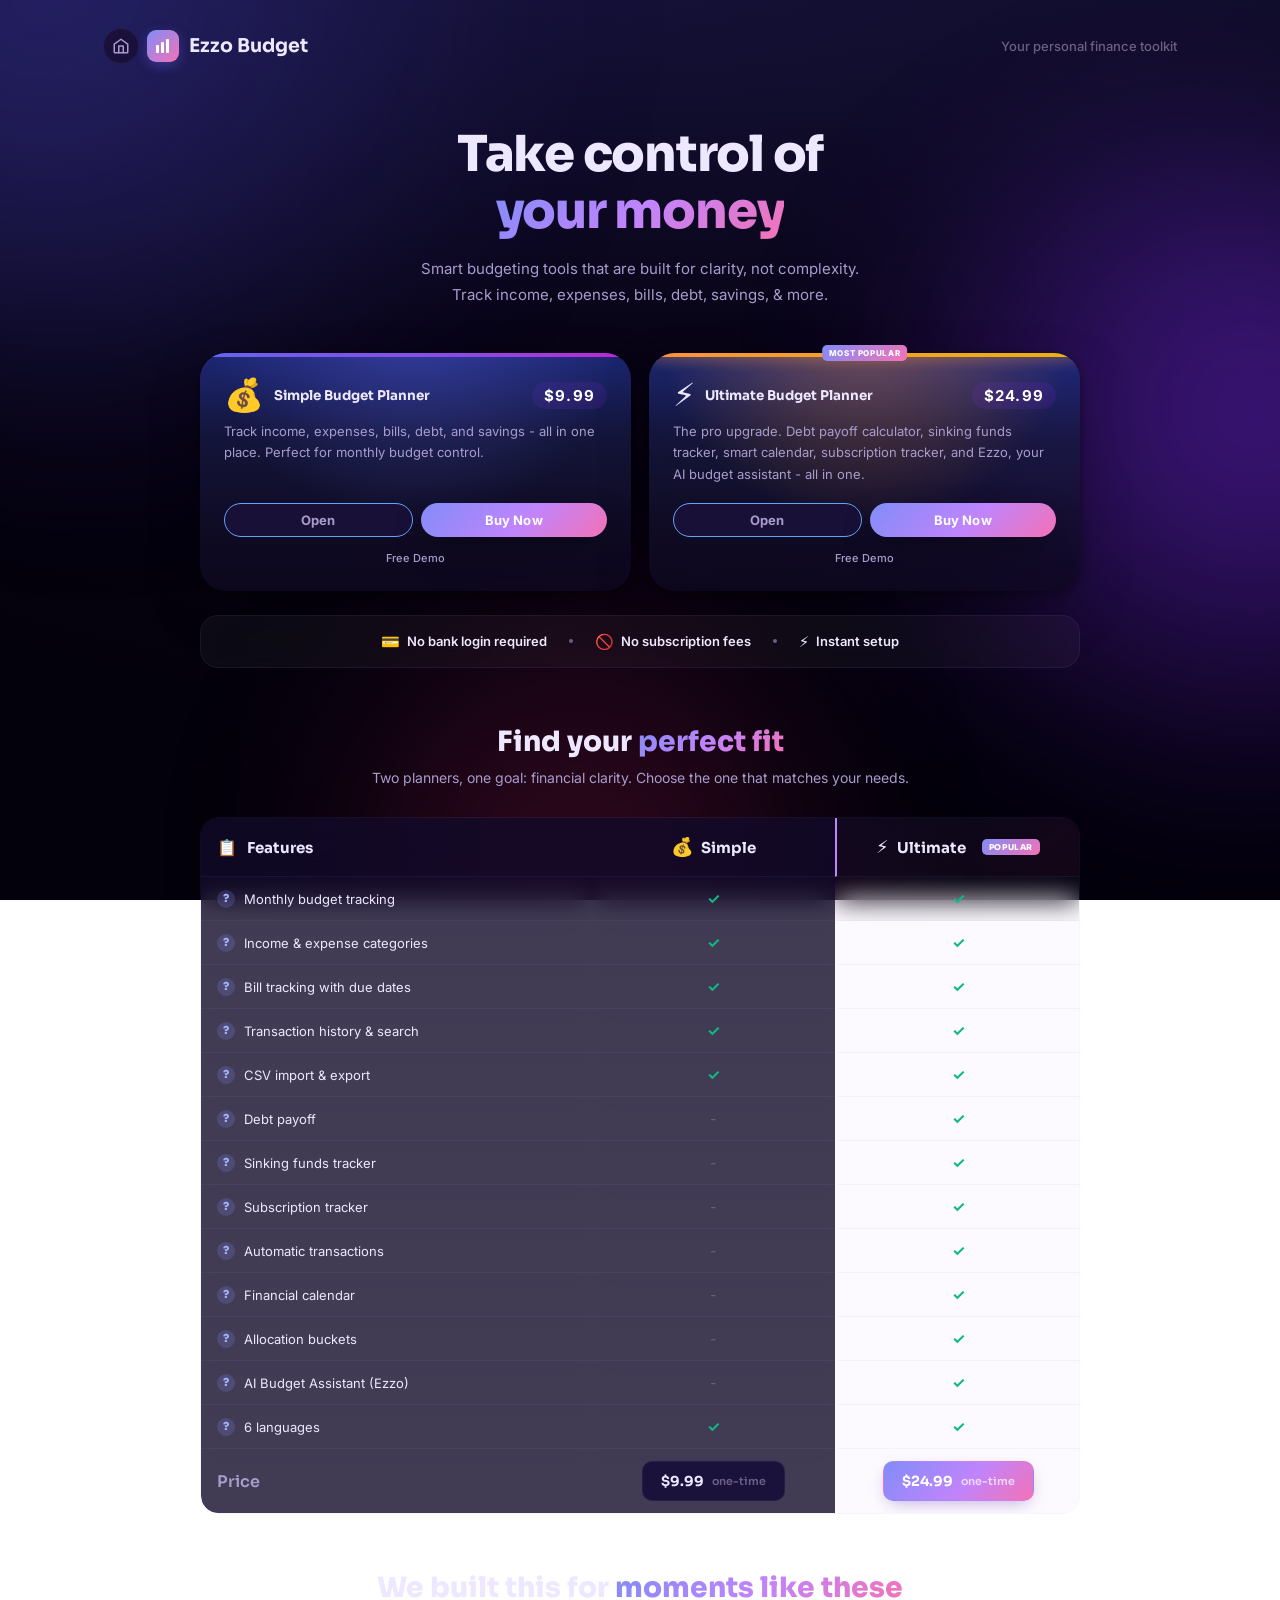
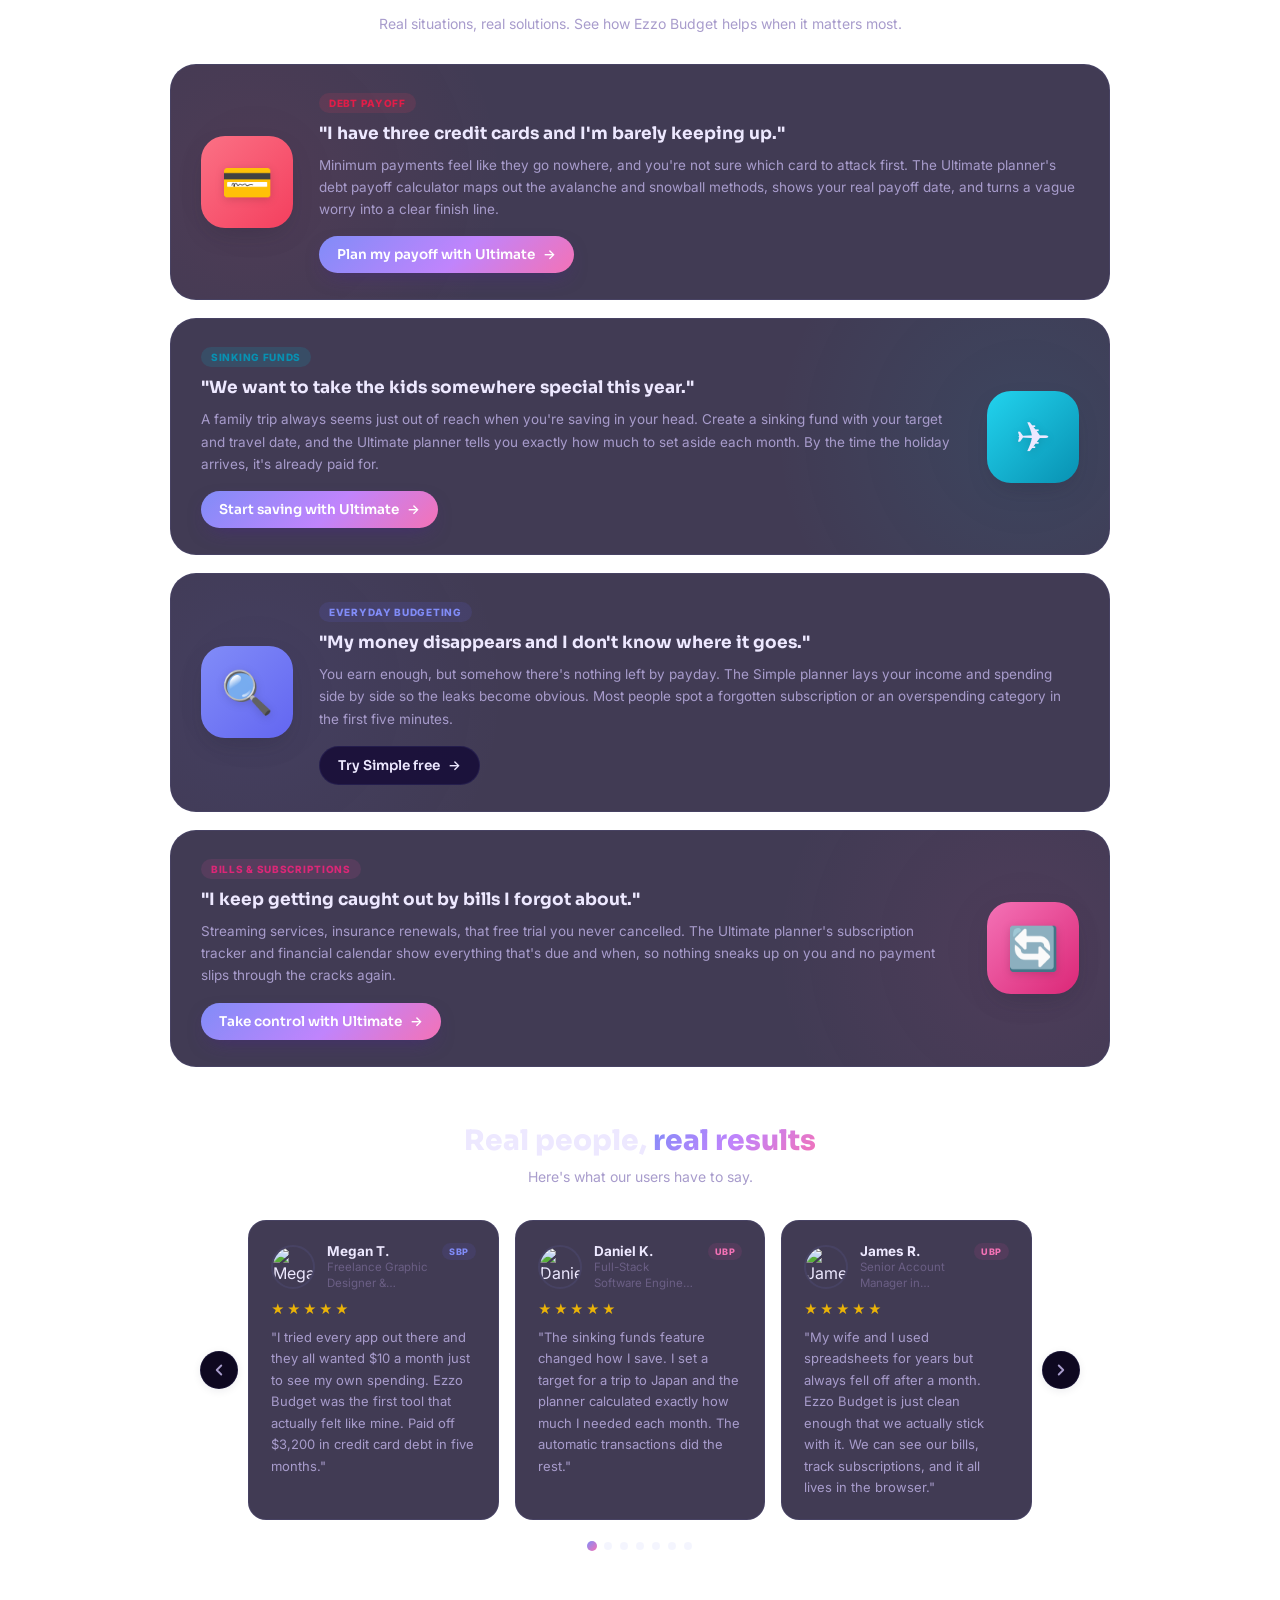
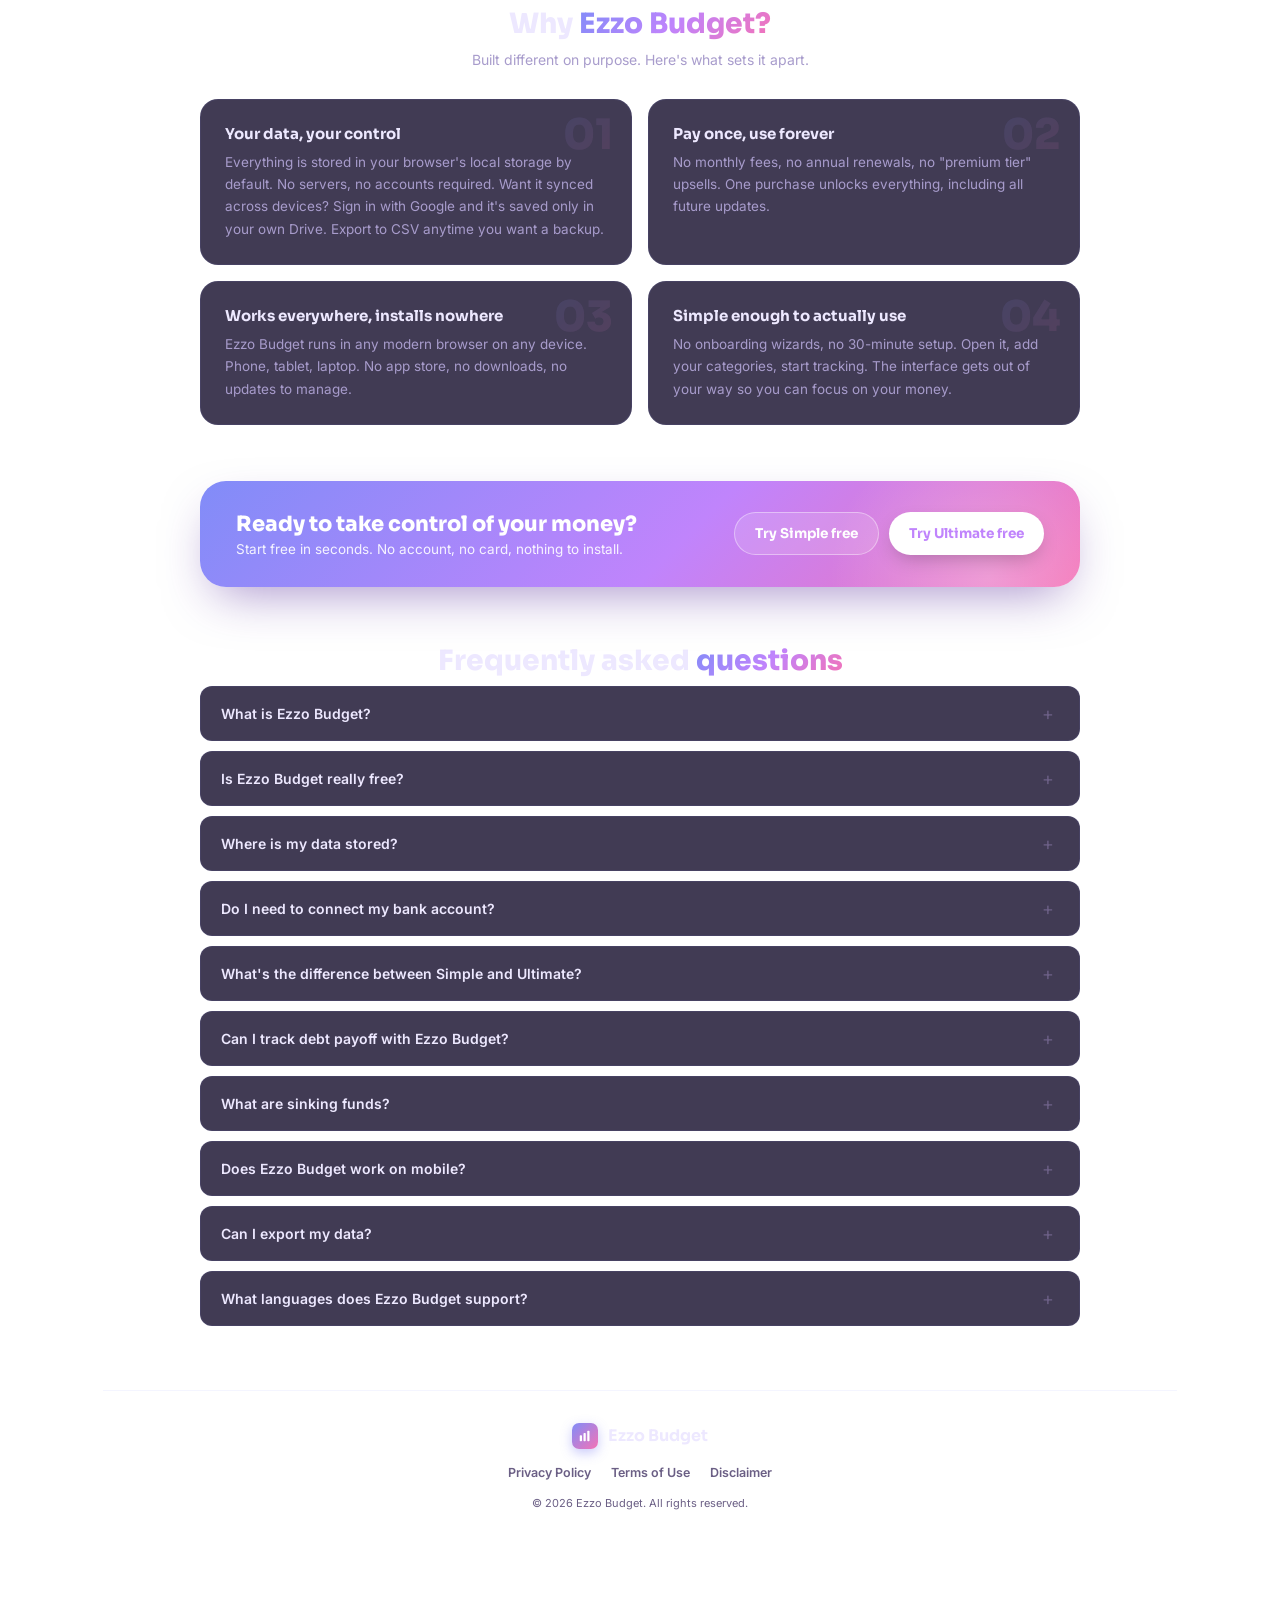
==== commit cca1bfbe: "Rebrand: rename Evio -> Ezzo everywhere Ezzo Hub, Ezzo Budget, and the AI assistant (Ezzo) across th" ====
--- a/index.html
+++ b/index.html
@@ -3,10 +3,10 @@
 <head>
   <meta charset="UTF-8" />
   <meta name="viewport" content="width=device-width, initial-scale=1.0" />
-  <title>Evio Budget | Free Personal Budget Planner & Expense Tracker</title>
-  <meta name="description" content="Evio Budget is a free personal budget planner with income tracking, expense categories, bill reminders, debt payoff calculator, sinking funds, and subscription tracker. No bank login required. Your data stays on your device." />
+  <title>Ezzo Budget | Free Personal Budget Planner & Expense Tracker</title>
+  <meta name="description" content="Ezzo Budget is a free personal budget planner with income tracking, expense categories, bill reminders, debt payoff calculator, sinking funds, and subscription tracker. No bank login required. Your data stays on your device." />
   <meta name="keywords" content="budget planner, personal budget, expense tracker, monthly budget, debt payoff calculator, sinking fund tracker, subscription tracker, bill tracker, savings goal tracker, money management, free budget app, budget tool, personal finance, no subscription budget app, offline budget planner" />
-  <meta property="og:title" content="Evio Budget | Free Personal Budget Planner & Expense Tracker" />
+  <meta property="og:title" content="Ezzo Budget | Free Personal Budget Planner & Expense Tracker" />
   <meta property="og:description" content="Take control of your money with smart budgeting tools. Track income, expenses, bills, debt, savings, subscriptions, and sinking funds. All offline, no bank login." />
   <meta property="og:type" content="website" />
   <meta name="twitter:card" content="summary_large_image" />
@@ -31,7 +31,7 @@
     <div class="view is-active" id="view-hub">
       <header class="topbar">
         <div class="tool-topbar-left">
-          <a class="btn-back-round" href="home.html" aria-label="Back to Evio Hub" title="Back to Evio Hub">
+          <a class="btn-back-round" href="home.html" aria-label="Back to Ezzo Hub" title="Back to Ezzo Hub">
             <svg width="18" height="18" viewBox="0 0 24 24" fill="none" stroke="currentColor" stroke-width="2" stroke-linecap="round" stroke-linejoin="round" aria-hidden="true">
               <path d="M3 9.5L12 3l9 6.5V20a1 1 0 0 1-1 1H4a1 1 0 0 1-1-1V9.5z"/>
               <path d="M9 21V12h6v9"/>
@@ -45,7 +45,7 @@
                 <rect x="11" y="1" width="3" height="14" fill="white" rx="1"/>
               </svg>
             </div>
-            Evio Budget
+            Ezzo Budget
           </div>
         </div>
         <span class="topbar-tagline">Your personal finance toolkit</span>
@@ -115,10 +115,10 @@
           <div class="cc cc-label"><button class="cc-info" type="button" data-tip="Split every dollar into needs, wants, and savings automatically. Perfect if you like the 50/30/20 rule but hate the math." aria-label="About Allocation buckets">?</button><span class="cc-label-text">Allocation buckets</span></div>
           <div class="cc cc-sbp"><span class="compare-no">-</span></div>
           <div class="cc cc-ubp"><span class="compare-yes">✓</span></div>
-          <div class="cc cc-label"><button class="cc-info" type="button" data-tip="Ask Evio questions about your budget in plain English and get real, spoken answers - and even charts - using your own data, right in the app." aria-label="About AI Budget Assistant">?</button><span class="cc-label-text">AI Budget Assistant (Evio)</span></div>
-          <div class="cc cc-sbp"><span class="compare-no">-</span></div>
-          <div class="cc cc-ubp"><span class="compare-yes">✓</span></div>
-          <div class="cc cc-label"><button class="cc-info" type="button" data-tip="Use Evio Budget in English, German, French, Spanish, Italian, or Polish. Budget in the language you think in." aria-label="About 6 languages">?</button><span class="cc-label-text">6 languages</span></div>
+          <div class="cc cc-label"><button class="cc-info" type="button" data-tip="Ask Ezzo questions about your budget in plain English and get real, spoken answers - and even charts - using your own data, right in the app." aria-label="About AI Budget Assistant">?</button><span class="cc-label-text">AI Budget Assistant (Ezzo)</span></div>
+          <div class="cc cc-sbp"><span class="compare-no">-</span></div>
+          <div class="cc cc-ubp"><span class="compare-yes">✓</span></div>
+          <div class="cc cc-label"><button class="cc-info" type="button" data-tip="Use Ezzo Budget in English, German, French, Spanish, Italian, or Polish. Budget in the language you think in." aria-label="About 6 languages">?</button><span class="cc-label-text">6 languages</span></div>
           <div class="cc cc-sbp"><span class="compare-yes">✓</span></div>
           <div class="cc cc-ubp"><span class="compare-yes">✓</span></div>
           <div class="cc cc-label cc-price">Price</div>
@@ -130,7 +130,7 @@
       <!-- ── Scenarios (relatable pain points) ───────────── -->
       <section class="lp-section lp-section--wide" id="scenarios" aria-labelledby="scenTitle">
         <h2 class="lp-heading" id="scenTitle">We built this for <span class="grad-text">moments like these</span></h2>
-        <p class="lp-sub">Real situations, real solutions. See how Evio Budget helps when it matters most.</p>
+        <p class="lp-sub">Real situations, real solutions. See how Ezzo Budget helps when it matters most.</p>
 
         <div class="scen-list">
           <!-- Debt -->
@@ -195,9 +195,9 @@
         <div class="rc-dots" id="rcDots"></div>
       </section>
 
-      <!-- ── Why Evio Budget (objection handling) ─────────── -->
+      <!-- ── Why Ezzo Budget (objection handling) ─────────── -->
       <section class="lp-section" id="whyFk" aria-labelledby="whyTitle">
-        <h2 class="lp-heading" id="whyTitle">Why <span class="grad-text">Evio Budget?</span></h2>
+        <h2 class="lp-heading" id="whyTitle">Why <span class="grad-text">Ezzo Budget?</span></h2>
         <p class="lp-sub">Built different on purpose. Here's what sets it apart.</p>
         <div class="why-grid">
           <div class="why-card">
@@ -213,7 +213,7 @@
           <div class="why-card">
             <div class="why-num">03</div>
             <h3 class="why-title">Works everywhere, installs nowhere</h3>
-            <p class="why-desc">Evio Budget runs in any modern browser on any device. Phone, tablet, laptop. No app store, no downloads, no updates to manage.</p>
+            <p class="why-desc">Ezzo Budget runs in any modern browser on any device. Phone, tablet, laptop. No app store, no downloads, no updates to manage.</p>
           </div>
           <div class="why-card">
             <div class="why-num">04</div>
@@ -244,27 +244,27 @@
 
         <div class="faq-list">
           <details class="faq-item">
-            <summary class="faq-q">What is Evio Budget?</summary>
-            <div class="faq-a">Evio Budget is a personal budget planner and expense tracker that runs entirely in your browser. It includes two tools: the Simple Budget Planner for straightforward monthly budgeting, and the Ultimate Budget Planner which adds a debt payoff calculator, sinking funds tracker, subscription tracker, automatic transactions, a financial calendar, and Evio, an AI budget assistant. No account creation, no bank login, and no subscription required.</div>
-          </details>
-          <details class="faq-item">
-            <summary class="faq-q">Is Evio Budget really free?</summary>
+            <summary class="faq-q">What is Ezzo Budget?</summary>
+            <div class="faq-a">Ezzo Budget is a personal budget planner and expense tracker that runs entirely in your browser. It includes two tools: the Simple Budget Planner for straightforward monthly budgeting, and the Ultimate Budget Planner which adds a debt payoff calculator, sinking funds tracker, subscription tracker, automatic transactions, a financial calendar, and Ezzo, an AI budget assistant. No account creation, no bank login, and no subscription required.</div>
+          </details>
+          <details class="faq-item">
+            <summary class="faq-q">Is Ezzo Budget really free?</summary>
             <div class="faq-a">Both planners offer a free trial with limited categories and transactions so you can explore every feature. When you're ready to unlock unlimited usage, it's a one-time purchase: $9.99 for the Simple Budget Planner and $24.99 for the Ultimate Budget Planner. There are no monthly or annual subscription fees.</div>
           </details>
           <details class="faq-item">
             <summary class="faq-q">Where is my data stored?</summary>
-            <div class="faq-a">By default, all your financial data is stored locally on your device using your browser's built-in storage, and nothing is sent to a server. If you'd like your data to follow you across devices, you can optionally sign in with Google - your data is then kept in a file in your own Google Drive, never on our servers. Evio Budget never asks for your bank credentials and never transmits your financial information anywhere else. Your budget, transactions, and settings stay entirely under your control.</div>
+            <div class="faq-a">By default, all your financial data is stored locally on your device using your browser's built-in storage, and nothing is sent to a server. If you'd like your data to follow you across devices, you can optionally sign in with Google - your data is then kept in a file in your own Google Drive, never on our servers. Ezzo Budget never asks for your bank credentials and never transmits your financial information anywhere else. Your budget, transactions, and settings stay entirely under your control.</div>
           </details>
           <details class="faq-item">
             <summary class="faq-q">Do I need to connect my bank account?</summary>
-            <div class="faq-a">No. Evio Budget is designed for manual entry, which gives you full privacy and control over your data. You add your income, expenses, bills, and other transactions yourself. Many users prefer this approach because it keeps them actively engaged with their spending and avoids sharing sensitive bank credentials with third-party services.</div>
+            <div class="faq-a">No. Ezzo Budget is designed for manual entry, which gives you full privacy and control over your data. You add your income, expenses, bills, and other transactions yourself. Many users prefer this approach because it keeps them actively engaged with their spending and avoids sharing sensitive bank credentials with third-party services.</div>
           </details>
           <details class="faq-item">
             <summary class="faq-q">What's the difference between Simple and Ultimate?</summary>
-            <div class="faq-a">The Simple Budget Planner covers the essentials: income, expenses, bills, debt, and savings categories with transaction tracking and a visual dashboard. The Ultimate Budget Planner includes everything in Simple, plus a debt payoff calculator (avalanche and snowball methods), sinking funds tracker, subscription tracker, automatic recurring transactions, a financial calendar, allocation buckets, and Evio, an AI budget assistant you can ask questions about your own data. Check the comparison table above for a full feature-by-feature breakdown.</div>
-          </details>
-          <details class="faq-item">
-            <summary class="faq-q">Can I track debt payoff with Evio Budget?</summary>
+            <div class="faq-a">The Simple Budget Planner covers the essentials: income, expenses, bills, debt, and savings categories with transaction tracking and a visual dashboard. The Ultimate Budget Planner includes everything in Simple, plus a debt payoff calculator (avalanche and snowball methods), sinking funds tracker, subscription tracker, automatic recurring transactions, a financial calendar, allocation buckets, and Ezzo, an AI budget assistant you can ask questions about your own data. Check the comparison table above for a full feature-by-feature breakdown.</div>
+          </details>
+          <details class="faq-item">
+            <summary class="faq-q">Can I track debt payoff with Ezzo Budget?</summary>
             <div class="faq-a">Yes. The Ultimate Budget Planner includes dedicated Debt Payoff tools that support both the avalanche method (highest interest first) and the snowball method (smallest balance first). You can add all your debts, set minimum payments and interest rates, add extra payments, and see a projected payoff timeline. The Simple planner lets you track debt payments as a budget category.</div>
           </details>
           <details class="faq-item">
@@ -272,16 +272,16 @@
             <div class="faq-a">Sinking funds are a budgeting strategy where you set aside a small amount each month for a large, planned expense, like a vacation, car repair, or holiday gifts. The Ultimate Budget Planner lets you create sinking funds with a target amount and target date, then automatically calculates how much you need to save each month to reach your goal on time.</div>
           </details>
           <details class="faq-item">
-            <summary class="faq-q">Does Evio Budget work on mobile?</summary>
-            <div class="faq-a">Yes. Evio Budget is fully responsive and works on any device with a modern browser, including phones and tablets. There's nothing to install from an app store. Just open the page, and your budget is ready.</div>
+            <summary class="faq-q">Does Ezzo Budget work on mobile?</summary>
+            <div class="faq-a">Yes. Ezzo Budget is fully responsive and works on any device with a modern browser, including phones and tablets. There's nothing to install from an app store. Just open the page, and your budget is ready.</div>
           </details>
           <details class="faq-item">
             <summary class="faq-q">Can I export my data?</summary>
             <div class="faq-a">Yes. Both planners support CSV export so you can download your full transaction history and use it in spreadsheet software like Excel, Google Sheets, or Numbers. You can also import transactions from a CSV file.</div>
           </details>
           <details class="faq-item">
-            <summary class="faq-q">What languages does Evio Budget support?</summary>
-            <div class="faq-a">Evio Budget supports English, German, French, Spanish, Italian, and Polish. You can switch languages in the settings panel of either planner.</div>
+            <summary class="faq-q">What languages does Ezzo Budget support?</summary>
+            <div class="faq-a">Ezzo Budget supports English, German, French, Spanish, Italian, and Polish. You can switch languages in the settings panel of either planner.</div>
           </details>
         </div>
       </section>
@@ -298,7 +298,7 @@
                   <rect x="11" y="1" width="3" height="14" fill="white" rx="1"/>
                 </svg>
               </div>
-              Evio Budget
+              Ezzo Budget
             </div>
           </div>
           <div class="lp-footer-links">
@@ -306,7 +306,7 @@
             <button class="lp-footer-link" id="footerTerms" type="button">Terms of Use</button>
             <button class="lp-footer-link" id="footerDisclaimer" type="button">Disclaimer</button>
           </div>
-          <p class="lp-footer-copy">&copy; 2026 Evio Budget. All rights reserved.</p>
+          <p class="lp-footer-copy">&copy; 2026 Ezzo Budget. All rights reserved.</p>
         </div>
       </footer>
 
--- a/style.css
+++ b/style.css
@@ -1,11 +1,11 @@
-/* Evio Budget - v2.7 "Onboarding & Upgrade"  (2026-07-01)
+/* Ezzo Budget - v2.7 "Onboarding & Upgrade"  (2026-07-01)
    Change set vs v1.0 "Baseline":
    - All native browser confirm()/alert() popups replaced with in-app
      glass dialogs (confirmDialog / alertDialog) - mobile-friendly.
    - UBP: duplicated init()/applyLayout() collapsed into one; recurring
      engine restored and init now runs exactly once. */
 /* =====================================================================
-   Evio Budget - Design System
+   Ezzo Budget - Design System
    Built on the Polish Mastery design language: glassmorphism,
    animated gradient backdrop, Sora + Inter, indigo/purple/pink palette.
    ===================================================================== */
@@ -442,7 +442,7 @@
   font-size: 15px; color: var(--text-secondary); max-width: 680px;
   margin: 0 auto; line-height: 1.75;
 }
-/* home.html (Evio Hub landing page) intentionally does NOT reuse this hub's
+/* home.html (Ezzo Hub landing page) intentionally does NOT reuse this hub's
    layout - it has its own bespoke component CSS inline in its own <head>,
    so it reads as a distinct page rather than an extension of this one.
    a.btn stays here since it's a genuinely shared fix (anchors styled as
@@ -691,7 +691,7 @@
 }
 .flow-bar--exp { background: rgba(30,27,46,.18); }
 .flow-amounts { text-align: right; font-size: 12px; font-weight: 600; white-space: nowrap; flex-shrink: 0; }
-/* .flow-amt: kept for Evio's own flow-row chart markup (penny.js) - the
+/* .flow-amt: kept for Ezzo's own flow-row chart markup (penny.js) - the
    dashboard's own amounts no longer use it, but her chat-bubble charts
    still render <div class="flow-amt">. */
 .flow-amt { font-size: 11px; font-weight: 600; }
@@ -3178,7 +3178,7 @@
 .penny-msg--user .penny-msg-bubble { background: linear-gradient(135deg, var(--grad-indigo), var(--grad-purple) 55%, var(--grad-pink)); color: #fff; border-bottom-right-radius: 4px; }
 .penny-msg--penny .penny-msg-bubble { border-bottom-left-radius: 4px; }
 .penny-msg-text { white-space: pre-wrap; word-break: break-word; }
-/* Lightweight markdown Evio's own replies are formatted into
+/* Lightweight markdown Ezzo's own replies are formatted into
    (pennyFormatMarkdown in penny.js) - never used for the user's own
    messages, which stay as plain text. */
 .penny-msg-text p { margin: 0 0 8px; }
@@ -3554,7 +3554,7 @@
   .scen-cta { width: 100%; justify-content: center; }
 }
 
-/* ── Why Evio Budget grid ─────────────────────────────────────────────── */
+/* ── Why Ezzo Budget grid ─────────────────────────────────────────────── */
 .why-grid {
   display: grid; grid-template-columns: 1fr 1fr; gap: 16px;
 }
